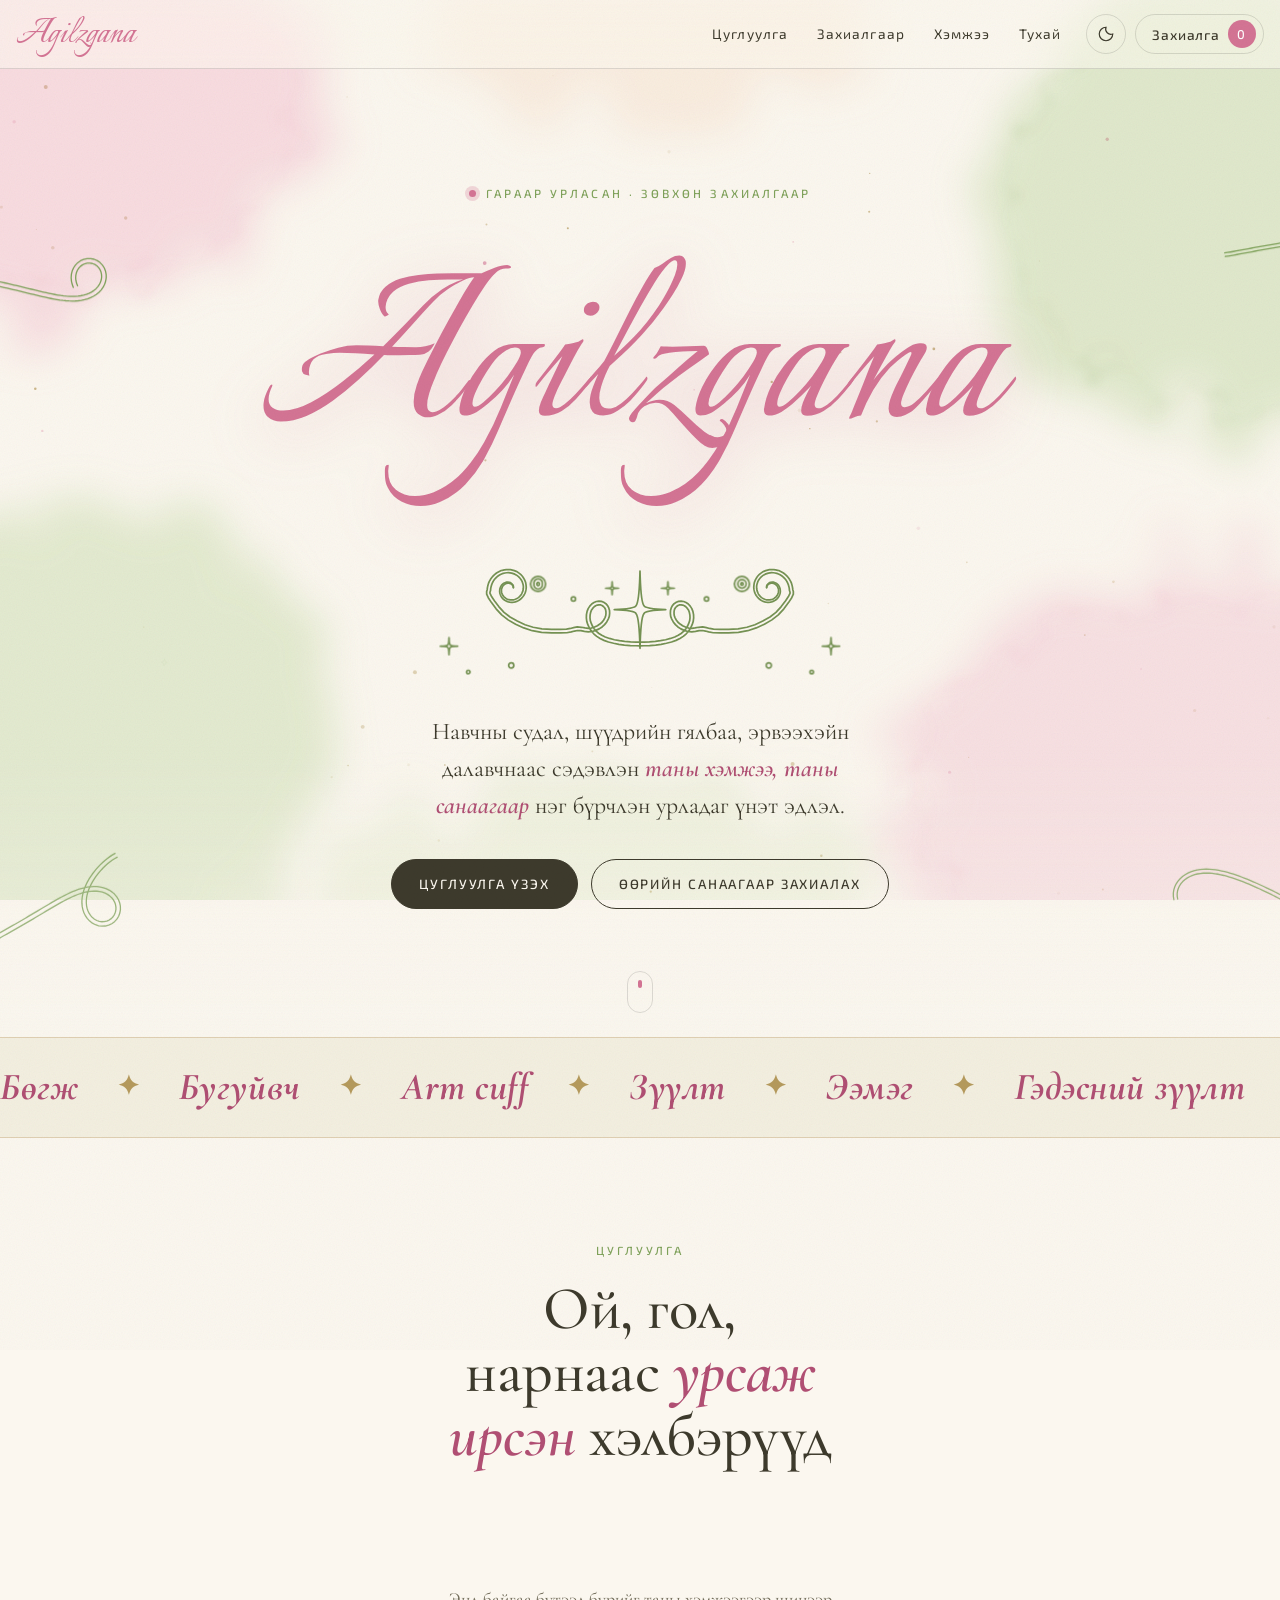
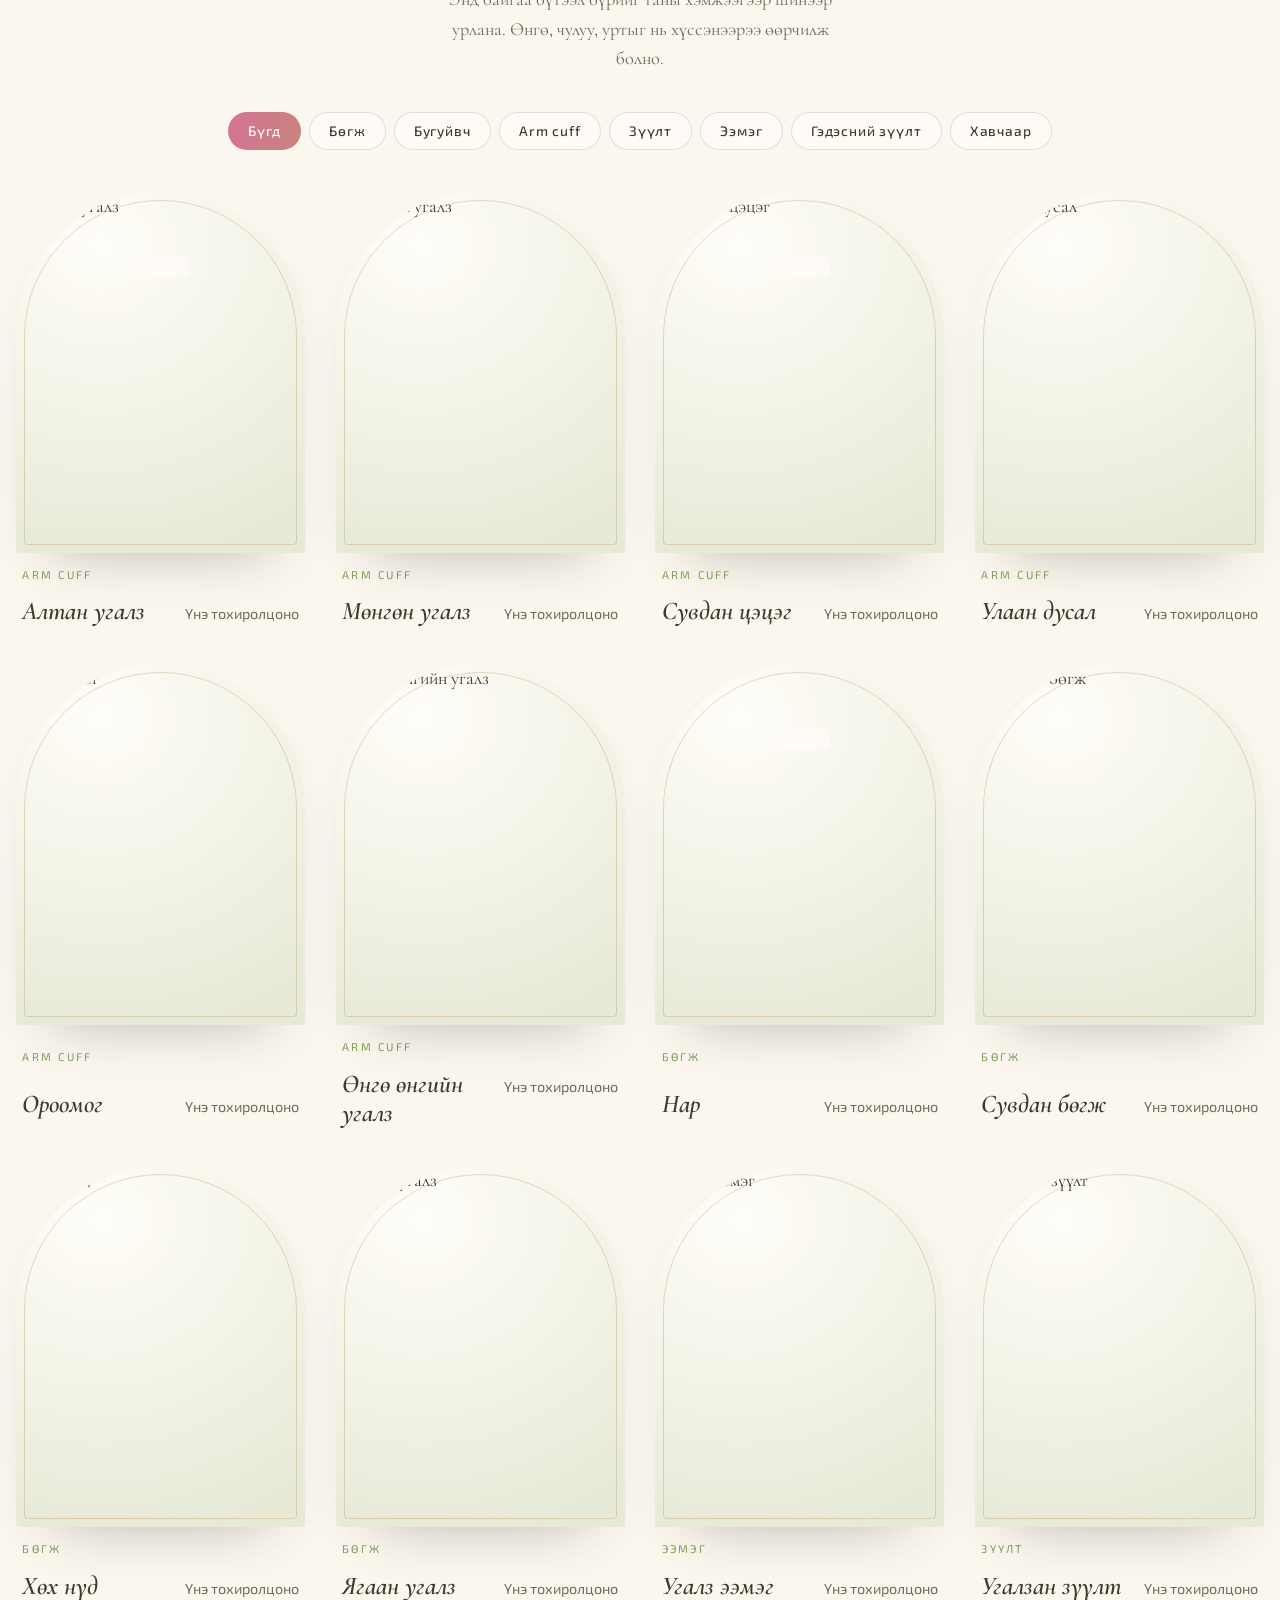
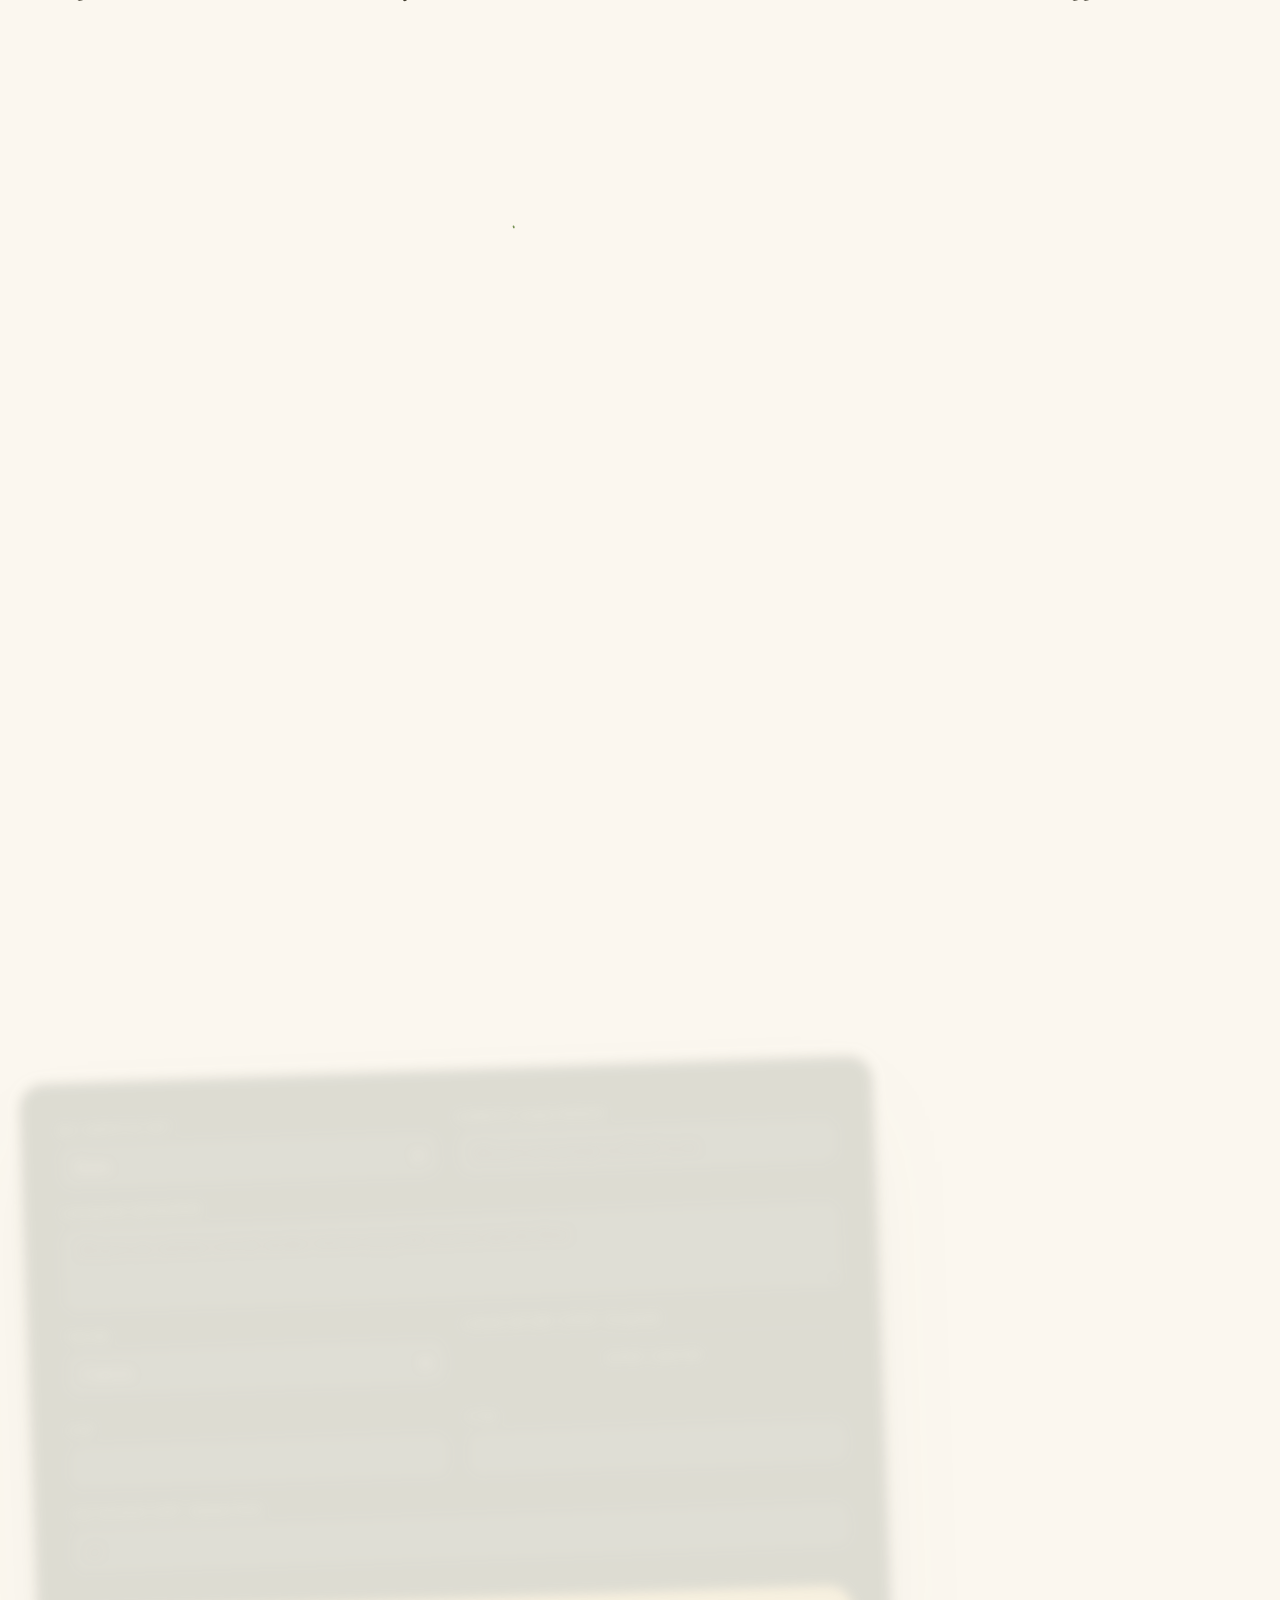
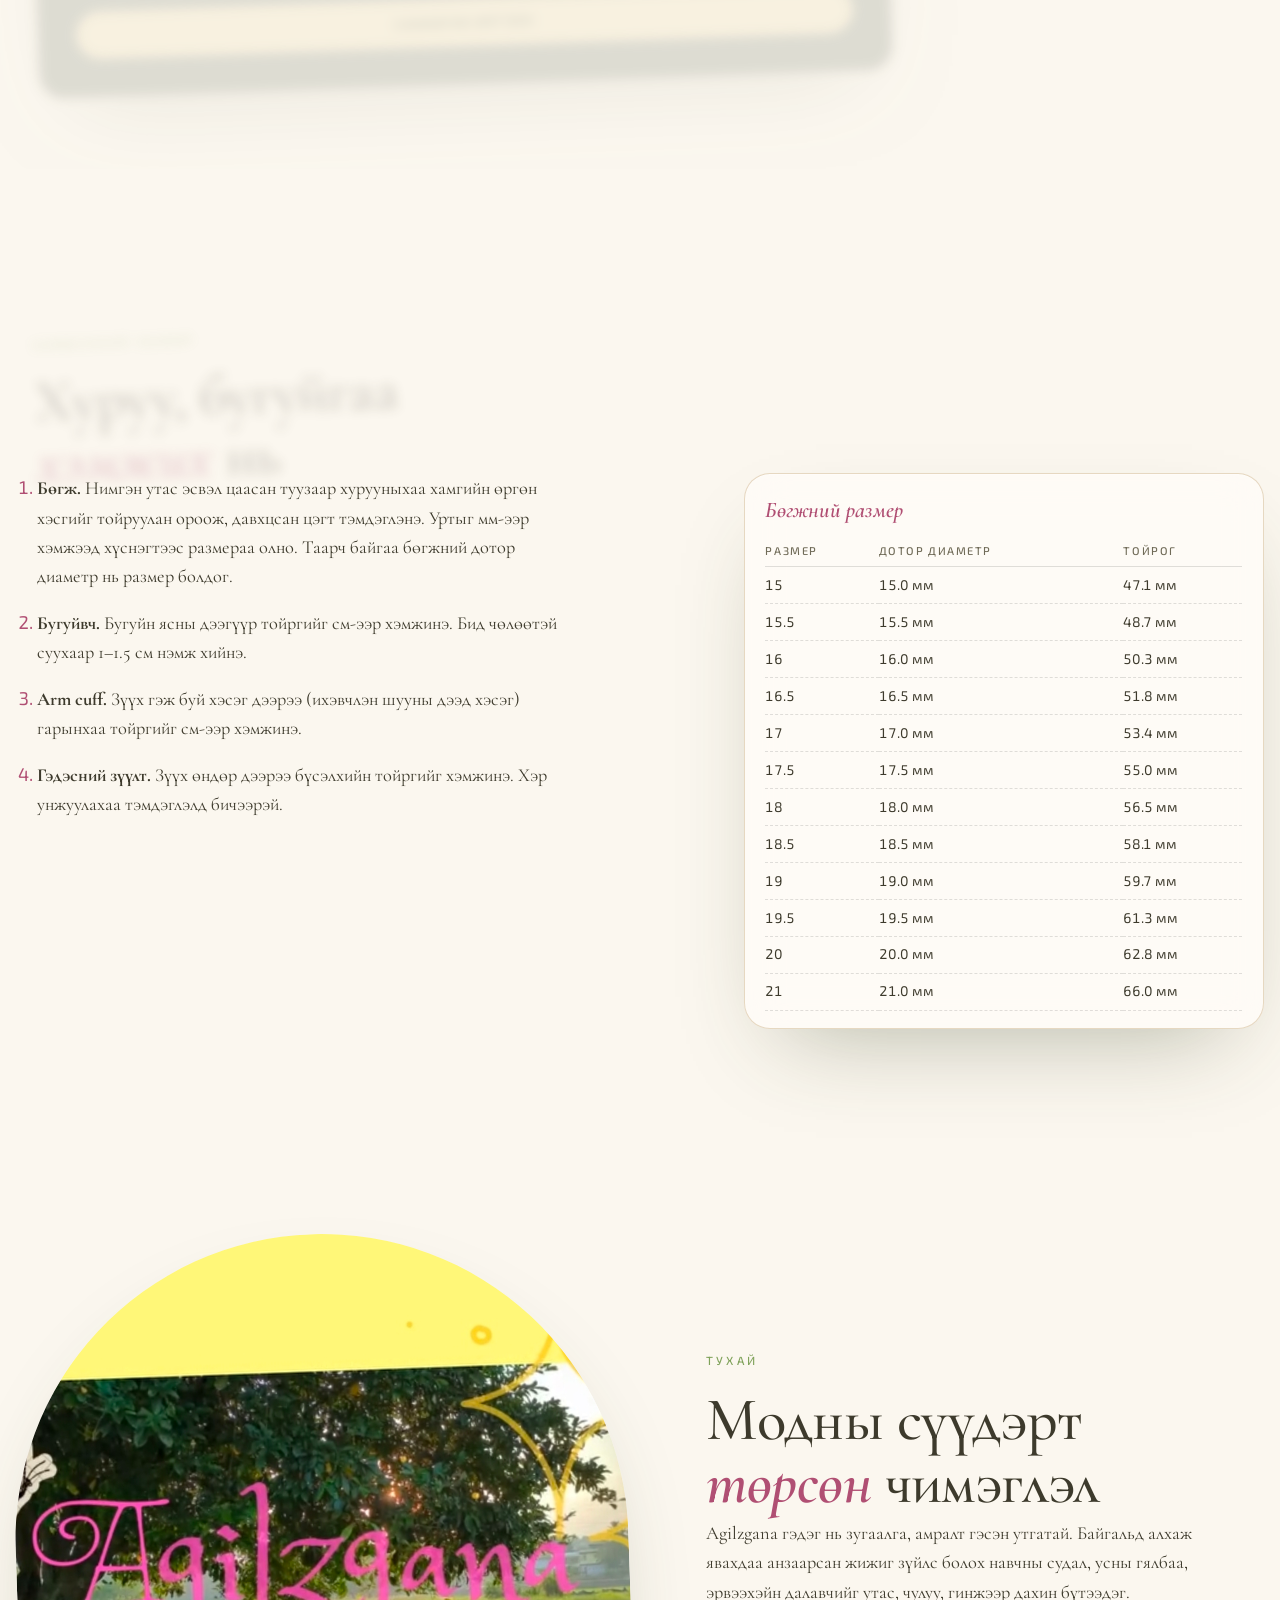
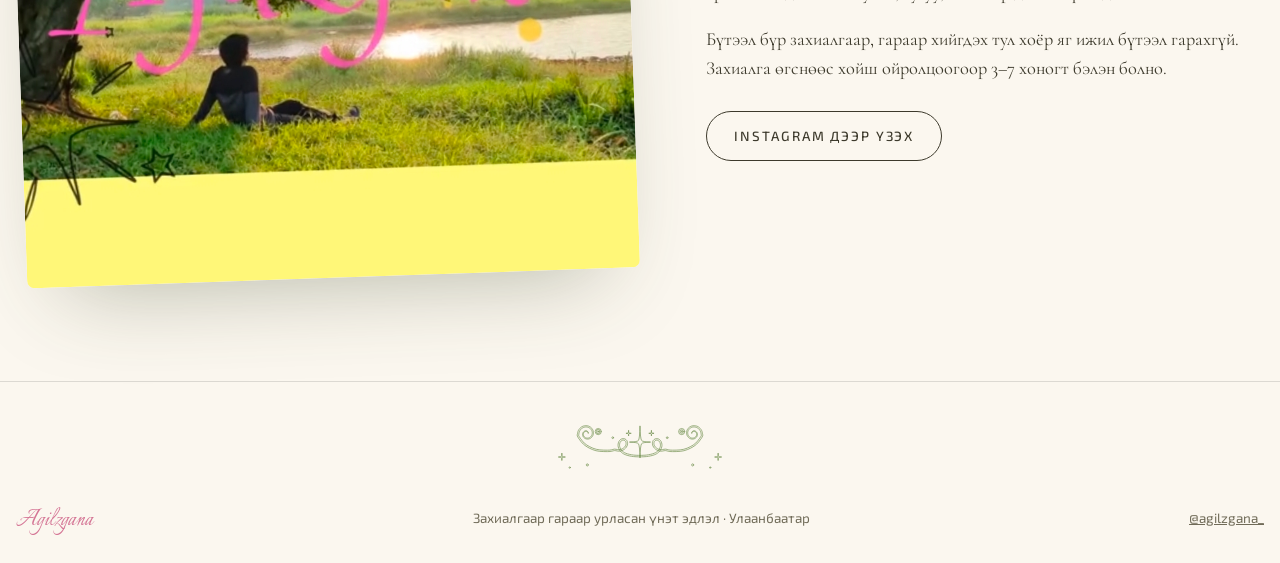
==== public/index.html @ 01d0d24d "Watercolour fairy-garden look: rose and leaf-green washes on warm paper, green vines with rose flowe" ====
<!doctype html>
<html lang="mn">
<head>
<meta charset="utf-8">
<meta name="viewport" content="width=device-width, initial-scale=1, viewport-fit=cover">
<title>Agilzgana</title>
<meta name="claude:viewport-fit-sides" content="cover">
<meta name="description" content="Agilzgana: таны хэмжээ, таны санаагаар гараар урладаг, байгалиас сэдэвлэсэн үнэт эдлэл.">
<meta property="og:title" content="Agilzgana">
<meta property="og:description" content="Захиалгаар гараар урладаг, байгалиас сэдэвлэсэн үнэт эдлэл">
<meta property="og:image" content="images/banner.jpg">
<meta name="theme-color" content="#FBF7EF">
<link rel="preconnect" href="https://fonts.googleapis.com">
<link rel="preconnect" href="https://fonts.gstatic.com" crossorigin>
<link rel="stylesheet" href="https://fonts.googleapis.com/css2?family=Italianno&family=Cormorant+Garamond:ital,wght@0,400;0,500;0,600;1,400;1,500;1,600;1,700&family=Exo+2:wght@300;400;500;600&display=swap">
<link rel="stylesheet" href="styles.css">
<script>document.documentElement.classList.add("js");try{var t=localStorage.getItem("agz-theme");if(t)document.documentElement.setAttribute("data-theme",t);if(sessionStorage.getItem("agz-intro"))document.documentElement.classList.add("no-intro")}catch(e){}</script>
</head>
<body>

<!-- Reusable hand-drawn ornaments: угалз flourish, flower bloom, star swirl, swan (generated line art, pathLength=1 for draw-in) -->
<svg width="0" height="0" style="position:absolute" aria-hidden="true">
  <defs>
    <linearGradient id="goldGrad" x1="0" y1="0" x2="1" y2="1">
      <stop offset="0" style="stop-color:var(--gold-hi)"/><stop offset=".55" style="stop-color:var(--gold)"/><stop offset="1" style="stop-color:var(--petal)"/>
    </linearGradient>
    <symbol id="ugalz" viewBox="0 0 410 140"><path pathLength="1" d="M205.1 97.7 L208.7 97.6 L214.0 97.4 L219.6 97.0 L224.7 96.3 L229.6 95.3 L234.4 94.1 L238.6 92.6 L242.2 90.9 L245.3 88.9 L247.9 86.7 L250.2 84.1 L252.1 81.2 L253.6 78.0 L254.6 74.9 L255.0 71.7 L254.9 68.6 L254.3 65.6 L253.3 63.0 L251.8 60.7 L250.0 58.7 L247.9 57.3 L245.7 56.4 L243.3 56.1 L240.9 56.3 L238.8 57.1 L236.8 58.4 L235.2 60.2 L234.1 62.4 L233.4 64.8 L233.3 67.4 L233.6 70.2 L234.6 72.8 L236.0 75.4 L238.0 77.9 L240.3 80.1 L243.1 81.9 L246.2 83.3 L249.6 84.3 L253.2 84.7 L256.8 84.3 L260.1 83.6 L263.3 83.4 L266.0 83.9 L269.0 84.7 L273.2 85.5 L279.3 85.7 L287.5 85.6 L296.7 85.1 L305.4 83.6 L313.3 81.0 L320.9 77.5 L327.9 73.5 L333.9 68.8 L339.1 63.2 L343.4 57.4 L346.4 52.8 L347.9 49.6 L347.9 47.0 L347.4 45.4 L347.2 43.7 L346.8 41.6 L346.2 39.5 L345.4 37.6 L344.3 35.7 L343.1 34.0 L341.8 32.5 L340.3 31.1 L338.7 29.8 L337.0 28.8 L335.2 27.9 L333.3 27.3 L331.4 26.9 L329.5 26.6 L327.6 26.6 L325.7 26.7 L323.9 27.1 L322.1 27.6 L320.4 28.3 L318.8 29.2 L317.4 30.2 L316.0 31.4 L314.8 32.6 L313.8 34.0 L312.9 35.5 L312.2 37.0 L311.6 38.6 L311.3 40.2 L311.1 41.8 L311.0 43.5 L311.2 45.1 L311.5 46.6 L311.9 48.1 L312.6 49.5 L313.3 50.8 L314.2 52.0 L315.1 53.1 L316.2 54.1 L317.4 55.0 L318.6 55.7 L319.9 56.3 L321.2 56.7 L322.5 57.0 L323.8 57.1 L325.1 57.1 L326.4 57.0 L327.7 56.7 L328.9 56.3 L330.0 55.8 L331.0 55.2 L332.0 54.5 L332.9 53.7 L333.6 52.8 L334.3 51.9 L334.8 50.9 L335.2 49.9 L335.5 48.9 L335.7 47.8 L335.8 46.8 L335.7 45.8 L335.6 44.8 L335.3 43.9 L335.0 43.0 L334.6 42.2 L334.1 41.4 L333.5 40.7 L332.9 40.1 L332.2 39.6 L331.5 39.2 L330.8 38.9 L330.1 38.6 L329.3 38.4 L328.6 38.4 L327.9 38.4 L327.2 38.5 L326.5 38.6 L325.9 38.8 L325.3 39.1 L324.8 39.5 L324.4 39.8 L324.0 40.3 L323.6 40.7 L323.4 41.2 L323.2 41.6 L323.0 42.1 L323.0 42.6 L323.0 43.1 L323.0 43.4"/><path pathLength="1" d="M204.9 94.3 L208.6 94.2 L213.8 94.0 L219.3 93.6 L224.1 92.9 L228.9 92.0 L233.4 90.8 L237.4 89.4 L240.6 87.9 L243.3 86.2 L245.6 84.3 L247.5 82.1 L249.2 79.5 L250.4 76.8 L251.3 74.2 L251.6 71.6 L251.5 69.0 L251.0 66.5 L250.3 64.5 L249.1 62.8 L247.7 61.3 L246.3 60.3 L244.8 59.7 L243.2 59.5 L241.6 59.6 L240.4 60.1 L239.1 61.0 L238.0 62.2 L237.2 63.6 L236.8 65.3 L236.7 67.3 L236.9 69.4 L237.6 71.4 L238.8 73.6 L240.4 75.7 L242.4 77.4 L244.7 78.9 L247.4 80.2 L250.3 81.1 L253.1 81.4 L256.2 81.0 L259.6 80.4 L263.4 80.1 L266.9 80.7 L269.8 81.5 L273.5 82.2 L279.3 82.4 L287.4 82.3 L296.4 81.8 L304.6 80.4 L312.1 78.0 L319.4 74.6 L326.1 70.8 L331.7 66.5 L336.6 61.1 L340.7 55.6 L343.6 51.2 L344.8 48.8 L344.8 47.7 L344.3 46.2 L344.1 44.1 L343.7 42.3 L343.2 40.6 L342.5 38.9 L341.7 37.4 L340.7 35.9 L339.5 34.6 L338.3 33.4 L337.0 32.4 L335.5 31.5 L334.0 30.7 L332.5 30.2 L330.9 29.8 L329.3 29.6 L327.7 29.5 L326.1 29.7 L324.6 29.9 L323.1 30.4 L321.7 30.9 L320.4 31.6 L319.1 32.5 L318.0 33.4 L317.0 34.5 L316.1 35.6 L315.3 36.8 L314.7 38.1 L314.3 39.4 L313.9 40.7 L313.7 42.0 L313.7 43.4 L313.8 44.7 L314.0 46.0 L314.4 47.2 L314.9 48.4 L315.4 49.5 L316.1 50.5 L316.9 51.4 L317.8 52.3 L318.7 53.0 L319.7 53.6 L320.7 54.1 L321.8 54.5 L322.9 54.8 L324.0 54.9 L325.1 54.9 L326.1 54.8 L327.1 54.7 L328.1 54.4 L329.1 54.0 L329.9 53.5 L330.7 52.9 L331.5 52.3 L332.1 51.6 L332.7 50.9 L333.2 50.1 L333.5 49.3 L333.8 48.5 L334.0 47.6 L334.1 46.7 L334.1 45.9 L334.1 45.1 L333.9 44.3 L333.6 43.6 L333.3 42.9 L333.0 42.2 L332.5 41.6 L332.0 41.1 L331.5 40.6 L330.9 40.2 L330.3 39.9 L329.7 39.6 L329.1 39.4 L328.5 39.3 L327.9 39.3 L327.3 39.3 L326.7 39.4 L326.1 39.5 L325.6 39.7 L325.2 40.0 L324.7 40.3 L324.3 40.6 L324.0 41.0 L323.7 41.4 L323.4 41.8 L323.3 42.2 L323.1 42.7 L323.1 43.1 L323.0 43.4"/><path pathLength="1" d="M205.1 94.3 L201.4 94.2 L196.2 94.0 L190.7 93.6 L185.9 92.9 L181.1 92.0 L176.6 90.8 L172.6 89.4 L169.4 87.9 L166.7 86.2 L164.4 84.3 L162.5 82.1 L160.8 79.5 L159.6 76.8 L158.7 74.2 L158.4 71.6 L158.5 69.0 L159.0 66.5 L159.7 64.5 L160.9 62.8 L162.3 61.3 L163.7 60.3 L165.2 59.7 L166.8 59.5 L168.4 59.6 L169.6 60.1 L170.9 61.0 L172.0 62.2 L172.8 63.6 L173.2 65.3 L173.3 67.3 L173.1 69.4 L172.4 71.4 L171.2 73.6 L169.6 75.7 L167.6 77.4 L165.3 78.9 L162.6 80.2 L159.7 81.1 L156.9 81.4 L153.8 81.0 L150.4 80.4 L146.6 80.1 L143.1 80.7 L140.2 81.5 L136.5 82.2 L130.7 82.4 L122.6 82.3 L113.6 81.8 L105.4 80.4 L97.9 78.0 L90.6 74.6 L83.9 70.8 L78.3 66.5 L73.4 61.1 L69.3 55.6 L66.4 51.2 L65.2 48.8 L65.2 47.7 L65.7 46.2 L65.9 44.1 L66.3 42.3 L66.8 40.6 L67.5 38.9 L68.3 37.4 L69.3 35.9 L70.5 34.6 L71.7 33.4 L73.0 32.4 L74.5 31.5 L76.0 30.7 L77.5 30.2 L79.1 29.8 L80.7 29.6 L82.3 29.5 L83.9 29.7 L85.4 29.9 L86.9 30.4 L88.3 30.9 L89.6 31.6 L90.9 32.5 L92.0 33.4 L93.0 34.5 L93.9 35.6 L94.7 36.8 L95.3 38.1 L95.7 39.4 L96.1 40.7 L96.3 42.0 L96.3 43.4 L96.2 44.7 L96.0 46.0 L95.6 47.2 L95.1 48.4 L94.6 49.5 L93.9 50.5 L93.1 51.4 L92.2 52.3 L91.3 53.0 L90.3 53.6 L89.3 54.1 L88.2 54.5 L87.1 54.8 L86.0 54.9 L84.9 54.9 L83.9 54.8 L82.9 54.7 L81.9 54.4 L80.9 54.0 L80.1 53.5 L79.3 52.9 L78.5 52.3 L77.9 51.6 L77.3 50.9 L76.8 50.1 L76.5 49.3 L76.2 48.5 L76.0 47.6 L75.9 46.7 L75.9 45.9 L75.9 45.1 L76.1 44.3 L76.4 43.6 L76.7 42.9 L77.0 42.2 L77.5 41.6 L78.0 41.1 L78.5 40.6 L79.1 40.2 L79.7 39.9 L80.3 39.6 L80.9 39.4 L81.5 39.3 L82.1 39.3 L82.7 39.3 L83.3 39.4 L83.9 39.5 L84.4 39.7 L84.8 40.0 L85.3 40.3 L85.7 40.6 L86.0 41.0 L86.3 41.4 L86.6 41.8 L86.7 42.2 L86.9 42.7 L86.9 43.1 L87.0 43.4"/><path pathLength="1" d="M204.9 97.7 L201.3 97.6 L196.0 97.4 L190.4 97.0 L185.3 96.3 L180.4 95.3 L175.6 94.1 L171.4 92.6 L167.8 90.9 L164.7 88.9 L162.1 86.7 L159.8 84.1 L157.9 81.2 L156.4 78.0 L155.4 74.9 L155.0 71.7 L155.1 68.6 L155.7 65.6 L156.7 63.0 L158.2 60.7 L160.0 58.7 L162.1 57.3 L164.3 56.4 L166.7 56.1 L169.1 56.3 L171.2 57.1 L173.2 58.4 L174.8 60.2 L175.9 62.4 L176.6 64.8 L176.7 67.4 L176.4 70.2 L175.4 72.8 L174.0 75.4 L172.0 77.9 L169.7 80.1 L166.9 81.9 L163.8 83.3 L160.4 84.3 L156.8 84.7 L153.2 84.3 L149.9 83.6 L146.7 83.4 L144.0 83.9 L141.0 84.7 L136.8 85.5 L130.7 85.7 L122.5 85.6 L113.3 85.1 L104.6 83.6 L96.7 81.0 L89.1 77.5 L82.1 73.5 L76.1 68.8 L70.9 63.2 L66.6 57.4 L63.6 52.8 L62.1 49.6 L62.1 47.0 L62.6 45.4 L62.8 43.7 L63.2 41.6 L63.8 39.5 L64.6 37.6 L65.7 35.7 L66.9 34.0 L68.2 32.5 L69.7 31.1 L71.3 29.8 L73.0 28.8 L74.8 27.9 L76.7 27.3 L78.6 26.9 L80.5 26.6 L82.4 26.6 L84.3 26.7 L86.1 27.1 L87.9 27.6 L89.6 28.3 L91.2 29.2 L92.6 30.2 L94.0 31.4 L95.2 32.6 L96.2 34.0 L97.1 35.5 L97.8 37.0 L98.4 38.6 L98.7 40.2 L98.9 41.8 L99.0 43.5 L98.8 45.1 L98.5 46.6 L98.1 48.1 L97.4 49.5 L96.7 50.8 L95.8 52.0 L94.9 53.1 L93.8 54.1 L92.6 55.0 L91.4 55.7 L90.1 56.3 L88.8 56.7 L87.5 57.0 L86.2 57.1 L84.9 57.1 L83.6 57.0 L82.3 56.7 L81.1 56.3 L80.0 55.8 L79.0 55.2 L78.0 54.5 L77.1 53.7 L76.4 52.8 L75.7 51.9 L75.2 50.9 L74.8 49.9 L74.5 48.9 L74.3 47.8 L74.2 46.8 L74.3 45.8 L74.4 44.8 L74.7 43.9 L75.0 43.0 L75.4 42.2 L75.9 41.4 L76.5 40.7 L77.1 40.1 L77.8 39.6 L78.5 39.2 L79.2 38.9 L79.9 38.6 L80.7 38.4 L81.4 38.4 L82.1 38.4 L82.8 38.5 L83.5 38.6 L84.1 38.8 L84.7 39.1 L85.2 39.5 L85.6 39.8 L86.0 40.3 L86.4 40.7 L86.6 41.2 L86.8 41.6 L87.0 42.1 L87.0 42.6 L87.0 43.1 L87.0 43.4"/><path pathLength="1" d="M205.0 28.0 Q205.7 56.8 208.7 60.3 Q210.0 63.3 229.0 64.0 Q210.0 64.7 208.7 67.7 Q205.7 71.2 205.0 100.0 Q204.3 71.2 201.3 67.7 Q200.0 64.7 181.0 64.0 Q200.0 63.3 201.3 60.3 Q204.3 56.8 205.0 28.0Z"/><path pathLength="1" d="M179.0 38.0 Q179.2 42.8 179.9 43.1 Q180.2 43.8 185.0 44.0 Q180.2 44.2 179.9 44.9 Q179.2 45.2 179.0 50.0 Q178.8 45.2 178.1 44.9 Q177.8 44.2 173.0 44.0 Q177.8 43.8 178.1 43.1 Q178.8 42.8 179.0 38.0Z"/><path pathLength="1" d="M231.0 38.0 Q231.2 42.8 231.9 43.1 Q232.2 43.8 237.0 44.0 Q232.2 44.2 231.9 44.9 Q231.2 45.2 231.0 50.0 Q230.8 45.2 230.1 44.9 Q229.8 44.2 225.0 44.0 Q229.8 43.8 230.1 43.1 Q230.8 42.8 231.0 38.0Z"/><path pathLength="1" d="M307.0 40.0 A7.0 7.0 0 1 1 293.0 40.0 A7.0 7.0 0 1 1 307.0 40.0"/><path pathLength="1" d="M303.9 40.0 A3.9 3.9 0 1 1 296.1 40.0 A3.9 3.9 0 1 1 303.9 40.0"/><path pathLength="1" d="M301.1 40.0 A1.1 1.1 0 1 1 298.9 40.0 A1.1 1.1 0 1 1 301.1 40.0"/><path pathLength="1" d="M117.0 40.0 A7.0 7.0 0 1 1 103.0 40.0 A7.0 7.0 0 1 1 117.0 40.0"/><path pathLength="1" d="M113.8 40.0 A3.9 3.9 0 1 1 106.2 40.0 A3.9 3.9 0 1 1 113.8 40.0"/><path pathLength="1" d="M111.0 40.0 A1.1 1.1 0 1 1 109.0 40.0 A1.1 1.1 0 1 1 111.0 40.0"/><path pathLength="1" d="M383.0 90.0 Q383.2 96.3 384.2 96.8 Q384.7 97.8 391.0 98.0 Q384.7 98.2 384.2 99.2 Q383.2 99.7 383.0 106.0 Q382.8 99.7 381.8 99.2 Q381.3 98.2 375.0 98.0 Q381.3 97.8 381.8 96.8 Q382.8 96.3 383.0 90.0Z"/><path pathLength="1" d="M27.0 90.0 Q27.2 96.3 28.2 96.8 Q28.7 97.8 35.0 98.0 Q28.7 98.2 28.2 99.2 Q27.2 99.7 27.0 106.0 Q26.8 99.7 25.8 99.2 Q25.3 98.2 19.0 98.0 Q25.3 97.8 25.8 96.8 Q26.8 96.3 27.0 90.0Z"/><path pathLength="1" d="M269.0 54.0 A2.0 2.0 0 1 1 265.0 54.0 A2.0 2.0 0 1 1 269.0 54.0"/><path pathLength="1" d="M145.0 54.0 A2.0 2.0 0 1 1 141.0 54.0 A2.0 2.0 0 1 1 145.0 54.0"/><path pathLength="1" d="M366.6 122.0 A1.6 1.6 0 1 1 363.4 122.0 A1.6 1.6 0 1 1 366.6 122.0"/><path pathLength="1" d="M46.6 122.0 A1.6 1.6 0 1 1 43.4 122.0 A1.6 1.6 0 1 1 46.6 122.0"/><path pathLength="1" d="M327.4 116.0 A2.4 2.4 0 1 1 322.6 116.0 A2.4 2.4 0 1 1 327.4 116.0"/><path pathLength="1" d="M87.4 116.0 A2.4 2.4 0 1 1 82.6 116.0 A2.4 2.4 0 1 1 87.4 116.0"/></symbol>
    <symbol id="bloom" viewBox="0 0 260 520"><path pathLength="1" d="M122.2 160.2 L123.4 168.8 L125.0 181.0 L126.1 194.0 L126.0 205.7 L125.0 217.5 L123.1 228.9 L120.3 239.4 L116.0 249.1 L110.5 258.1 L105.0 265.8 L100.5 271.3 L96.9 274.4 L93.5 276.3 L89.8 277.8 L85.7 279.1 L81.4 279.8 L77.2 279.9 L73.6 279.5 L70.0 278.4 L66.8 276.9 L64.1 275.2 L62.1 273.2 L60.5 270.8 L59.5 268.5 L59.1 266.5 L59.3 264.4 L59.9 262.4 L60.8 260.9 L62.2 259.8 L64.1 259.0 L66.1 258.6 L68.2 258.8 L70.7 259.5 L73.2 260.8 L75.4 262.6 L77.4 265.0 L79.3 268.1 L80.7 271.5 L81.5 275.1 L81.9 279.2 L81.7 283.6 L80.9 287.7 L79.1 291.0 L76.1 294.7 L73.5 299.6 L72.9 306.0 L73.9 313.1 L75.8 321.2 L78.3 330.5 L81.2 341.7 L84.6 354.7 L89.4 367.4 L96.5 377.9 L106.4 386.3 L116.6 393.6 L124.7 401.1 L130.6 409.1 L135.2 417.0 L137.8 425.5 L138.1 435.2 L135.8 446.9 L131.6 458.9 L126.6 469.1 L119.8 477.0 L111.4 483.7 L103.8 488.8 L99.4 491.7 L99.0 492.1 L99.3 492.0 L97.6 490.4 L96.1 490.0 L95.0 489.6 L93.8 489.1 L92.8 488.5 L91.8 487.8 L90.9 487.0 L90.1 486.1 L89.5 485.2 L88.8 484.2 L88.3 483.2 L87.9 482.2 L87.7 481.1 L87.5 480.0 L87.4 478.9 L87.4 477.9 L87.6 476.8 L87.8 475.8 L88.1 474.8 L88.5 473.9 L89.1 473.0 L89.6 472.2 L90.3 471.4 L91.0 470.8 L91.7 470.2 L92.5 469.7 L93.4 469.2 L94.3 468.9 L95.1 468.6 L96.0 468.5 L96.9 468.4 L97.8 468.4 L98.7 468.5 L99.5 468.7 L100.3 469.0 L101.1 469.3 L101.8 469.7 L102.5 470.2 L103.1 470.7 L103.6 471.3 L104.1 471.9 L104.5 472.5 L104.9 473.2 L105.1 473.9 L105.3 474.6 L105.5 475.3 L105.5 476.0 L105.5 476.7 L105.4 477.4 L105.3 478.1 L105.1 478.7 L104.8 479.3 L104.5 479.9 L104.1 480.4 L103.7 480.9 L103.3 481.3 L102.8 481.7 L102.3 482.0 L101.8 482.2 L101.2 482.4 L100.7 482.6 L100.2 482.7 L99.6 482.7 L99.1 482.7 L98.6 482.6 L98.1 482.5 L97.6 482.3 L97.2 482.1 L96.8 481.9 L96.4 481.6 L96.0 481.3 L95.8 481.0 L95.5 480.6 L95.3 480.2 L95.1 479.9 L95.0 479.5 L94.9 479.1 L94.8 478.7 L94.8 478.3 L94.9 478.0 L94.9 477.6 L95.0 477.3 L95.2 477.0 L95.4 476.7 L95.5 476.4 L95.8 476.2 L96.0 476.0 L96.3 475.8 L96.4 475.7"/><path pathLength="1" d="M125.8 159.8 L126.9 168.3 L128.6 180.6 L129.7 193.9 L129.6 205.9 L128.5 217.9 L126.6 229.7 L123.7 240.6 L119.2 250.7 L113.5 260.1 L107.9 268.0 L103.2 273.7 L99.0 277.4 L95.0 279.6 L91.0 281.2 L86.5 282.6 L81.7 283.3 L77.1 283.5 L72.8 283.0 L68.7 281.8 L65.0 280.1 L61.9 278.0 L59.3 275.5 L57.4 272.6 L56.1 269.6 L55.5 266.6 L55.8 263.7 L56.7 260.9 L58.2 258.6 L60.3 256.8 L63.0 255.6 L65.9 255.0 L68.9 255.3 L72.0 256.2 L75.1 257.8 L77.9 260.1 L80.3 263.0 L82.4 266.5 L84.1 270.4 L85.0 274.6 L85.4 279.2 L85.2 284.0 L84.3 288.8 L81.9 293.1 L79.0 296.8 L76.9 300.6 L76.4 305.8 L77.3 312.5 L79.2 320.3 L81.7 329.5 L84.5 340.9 L87.9 353.7 L92.5 365.8 L99.1 375.5 L108.4 383.5 L118.7 390.9 L127.3 398.9 L133.5 407.2 L138.3 415.6 L141.2 424.9 L141.5 435.5 L139.0 447.8 L134.8 460.2 L129.4 470.9 L122.1 479.5 L113.4 486.4 L105.7 491.6 L101.0 494.6 L97.7 495.1 L96.3 493.4 L96.4 493.4 L95.2 493.1 L93.7 492.6 L92.3 491.9 L91.0 491.2 L89.8 490.3 L88.7 489.3 L87.7 488.2 L86.8 487.0 L86.1 485.7 L85.5 484.4 L85.0 483.1 L84.6 481.7 L84.4 480.4 L84.3 479.0 L84.4 477.6 L84.6 476.3 L84.9 475.0 L85.4 473.7 L85.9 472.5 L86.6 471.4 L87.3 470.4 L88.2 469.4 L89.1 468.6 L90.1 467.8 L91.2 467.2 L92.3 466.7 L93.4 466.3 L94.6 466.0 L95.7 465.8 L96.9 465.7 L98.0 465.8 L99.1 466.0 L100.2 466.2 L101.3 466.6 L102.2 467.1 L103.2 467.6 L104.0 468.3 L104.8 469.0 L105.5 469.7 L106.1 470.6 L106.6 471.4 L107.0 472.3 L107.3 473.2 L107.5 474.2 L107.7 475.1 L107.7 476.0 L107.6 476.9 L107.5 477.8 L107.2 478.7 L106.9 479.5 L106.5 480.3 L106.1 481.0 L105.6 481.6 L105.0 482.2 L104.4 482.7 L103.8 483.2 L103.1 483.5 L102.4 483.8 L101.7 484.0 L101.0 484.2 L100.3 484.2 L99.6 484.2 L98.9 484.1 L98.3 484.0 L97.6 483.8 L97.1 483.5 L96.5 483.2 L96.0 482.9 L95.6 482.5 L95.2 482.0 L94.9 481.6 L94.6 481.1 L94.4 480.6 L94.3 480.1 L94.2 479.6 L94.1 479.2 L94.1 478.7 L94.2 478.3 L94.3 477.8 L94.5 477.4 L94.6 477.1 L94.8 476.8 L95.1 476.5 L95.3 476.2 L95.7 476.0 L96.0 475.8 L96.2 475.7 L96.3 475.7"/><path pathLength="1" d="M126.5 223.3 L131.4 225.3 L138.5 228.2 L146.2 230.7 L153.1 231.7 L159.8 231.9 L166.3 231.1 L172.5 229.3 L178.7 225.7 L184.5 220.9 L189.2 216.6 L192.1 214.0 L193.3 212.6 L193.4 211.2 L193.4 211.5 L193.8 210.5 L194.1 209.4 L194.3 208.3 L194.5 207.1 L194.4 206.0 L194.3 204.9 L194.1 203.8 L193.8 202.8 L193.4 201.8 L192.9 200.8 L192.3 199.9 L191.6 199.1 L190.8 198.4 L190.1 197.7 L189.2 197.1 L188.3 196.7 L187.4 196.3 L186.4 196.0 L185.4 195.8 L184.4 195.7 L183.5 195.7 L182.5 195.8 L181.6 196.0 L180.7 196.3 L179.8 196.6 L179.0 197.1 L178.3 197.6 L177.6 198.1 L176.9 198.8 L176.4 199.5 L175.9 200.2 L175.5 200.9 L175.2 201.7 L175.0 202.5 L174.8 203.3 L174.7 204.2 L174.7 205.0 L174.8 205.8 L175.0 206.5 L175.2 207.3 L175.5 208.0 L175.9 208.6 L176.3 209.2 L176.8 209.8 L177.3 210.3 L177.9 210.7 L178.5 211.1 L179.1 211.4 L179.7 211.7 L180.4 211.8 L181.0 211.9 L181.7 212.0 L182.3 211.9 L182.9 211.9 L183.5 211.7 L184.1 211.5 L184.6 211.2 L185.1 210.9 L185.6 210.6 L186.0 210.2 L186.4 209.8 L186.7 209.4 L186.9 208.9 L187.1 208.4 L187.3 207.9 L187.4 207.5 L187.4 207.0 L187.4 206.5 L187.3 206.1 L187.2 205.6 L187.1 205.2 L186.9 204.8 L186.7 204.5 L186.4 204.2 L186.2 203.9 L185.9 203.7 L185.6 203.5 L185.3 203.3 L185.0 203.2 L184.7 203.1 L184.4 203.1 L184.1 203.1 L183.8 203.1 L183.5 203.2 L183.2 203.3 L183.0 203.4 L182.8 203.5 L182.8 203.6"/><path pathLength="1" d="M127.5 220.7 L132.5 222.7 L139.5 225.5 L146.9 228.0 L153.3 228.9 L159.6 229.1 L165.8 228.4 L171.5 226.7 L177.1 223.4 L182.7 218.8 L187.4 214.5 L190.2 212.0 L190.8 211.3 L190.7 212.0 L190.8 210.5 L191.2 209.6 L191.4 208.7 L191.6 207.9 L191.7 207.0 L191.7 206.2 L191.6 205.3 L191.4 204.5 L191.2 203.7 L190.9 202.9 L190.5 202.2 L190.1 201.6 L189.6 201.0 L189.0 200.4 L188.4 199.9 L187.8 199.5 L187.1 199.1 L186.4 198.8 L185.7 198.6 L185.0 198.5 L184.3 198.4 L183.6 198.4 L182.9 198.4 L182.2 198.6 L181.6 198.8 L181.0 199.0 L180.4 199.3 L179.8 199.7 L179.3 200.1 L178.9 200.5 L178.5 201.0 L178.1 201.5 L177.8 202.0 L177.6 202.6 L177.4 203.1 L177.3 203.7 L177.2 204.3 L177.2 204.8 L177.2 205.4 L177.3 205.9 L177.5 206.5 L177.7 207.0 L177.9 207.4 L178.2 207.9 L178.5 208.3 L178.8 208.6 L179.2 208.9 L179.6 209.2 L180.0 209.4 L180.4 209.6 L180.9 209.8 L181.3 209.9 L181.8 209.9 L182.2 209.9 L182.6 209.9 L183.0 209.8 L183.4 209.7 L183.8 209.6 L184.2 209.4 L184.5 209.2 L184.8 209.0 L185.1 208.7 L185.3 208.4 L185.5 208.1 L185.7 207.8 L185.8 207.5 L185.9 207.2 L186.0 206.9 L186.0 206.5 L186.0 206.2 L186.0 205.9 L186.0 205.6 L185.9 205.3 L185.8 205.0 L185.6 204.8 L185.5 204.6 L185.3 204.3 L185.1 204.1 L184.9 204.0 L184.7 203.8 L184.5 203.7 L184.3 203.6 L184.0 203.6 L183.8 203.5 L183.6 203.5 L183.3 203.5 L183.1 203.6 L182.9 203.6 L182.8 203.6"/><path pathLength="1" d="M96.2 360.6 L90.5 359.8 L82.2 358.6 L73.6 358.2 L66.3 359.6 L59.6 362.5 L53.6 366.5 L48.9 371.1 L45.8 377.1 L44.0 383.9 L43.0 389.7 L42.4 393.2 L42.6 395.2 L43.8 396.2 L43.6 395.9 L44.0 396.7 L44.5 397.7 L45.2 398.5 L45.9 399.3 L46.6 399.9 L47.5 400.6 L48.3 401.1 L49.3 401.5 L50.2 401.8 L51.2 402.1 L52.2 402.2 L53.1 402.2 L54.1 402.2 L55.0 402.0 L56.0 401.8 L56.8 401.5 L57.7 401.1 L58.5 400.6 L59.2 400.0 L59.9 399.4 L60.4 398.7 L61.0 398.0 L61.4 397.3 L61.8 396.5 L62.1 395.7 L62.3 394.8 L62.4 394.0 L62.4 393.2 L62.4 392.4 L62.2 391.6 L62.0 390.8 L61.7 390.1 L61.4 389.3 L61.0 388.7 L60.5 388.1 L60.0 387.5 L59.4 387.0 L58.8 386.6 L58.2 386.3 L57.6 386.0 L56.9 385.7 L56.2 385.6 L55.5 385.5 L54.8 385.5 L54.2 385.5 L53.5 385.7 L52.9 385.8 L52.3 386.1 L51.8 386.4 L51.2 386.7 L50.8 387.1 L50.3 387.5 L50.0 388.0 L49.7 388.5 L49.4 389.0 L49.2 389.5 L49.0 390.0 L48.9 390.5 L48.9 391.1 L48.9 391.6 L49.0 392.1 L49.1 392.6 L49.3 393.0 L49.5 393.5 L49.7 393.8 L50.0 394.2 L50.3 394.5 L50.6 394.8 L51.0 395.0 L51.3 395.2 L51.7 395.4 L52.1 395.5 L52.4 395.6 L52.8 395.6 L53.2 395.6 L53.5 395.5 L53.8 395.4 L54.1 395.3 L54.4 395.2 L54.6 395.0 L54.8 394.8 L55.0 394.6 L55.2 394.4 L55.3 394.2 L55.4 393.9 L55.4 393.7 L55.4 393.5 L55.4 393.4"/><path pathLength="1" d="M95.8 363.4 L90.1 362.5 L81.9 361.4 L73.7 361.0 L67.1 362.2 L60.9 365.0 L55.4 368.7 L51.1 372.9 L48.4 378.1 L46.7 384.5 L45.8 390.2 L45.1 393.5 L45.0 393.9 L44.7 393.5 L46.0 394.5 L46.4 395.4 L46.8 396.1 L47.3 396.7 L47.8 397.3 L48.4 397.8 L49.0 398.2 L49.6 398.6 L50.3 398.9 L51.0 399.2 L51.7 399.3 L52.4 399.4 L53.1 399.5 L53.8 399.4 L54.5 399.3 L55.1 399.2 L55.8 398.9 L56.4 398.7 L56.9 398.3 L57.5 397.9 L57.9 397.5 L58.4 397.0 L58.7 396.6 L59.1 396.0 L59.3 395.5 L59.5 394.9 L59.7 394.3 L59.8 393.8 L59.8 393.2 L59.8 392.6 L59.7 392.1 L59.6 391.5 L59.4 391.0 L59.2 390.6 L58.9 390.1 L58.6 389.7 L58.3 389.3 L57.9 388.9 L57.5 388.6 L57.1 388.4 L56.7 388.2 L56.2 388.0 L55.8 387.9 L55.3 387.8 L54.9 387.8 L54.4 387.8 L54.0 387.8 L53.6 387.9 L53.2 388.1 L52.8 388.2 L52.4 388.4 L52.1 388.7 L51.8 388.9 L51.6 389.2 L51.3 389.5 L51.1 389.8 L51.0 390.2 L50.8 390.5 L50.7 390.8 L50.7 391.2 L50.6 391.5 L50.7 391.8 L50.7 392.2 L50.8 392.5 L50.9 392.8 L51.0 393.1 L51.1 393.3 L51.3 393.6 L51.5 393.8 L51.7 394.0 L51.9 394.2 L52.2 394.3 L52.4 394.4 L52.6 394.5 L52.9 394.6 L53.1 394.6 L53.4 394.6 L53.6 394.6 L53.9 394.6 L54.1 394.5 L54.3 394.5 L54.5 394.4 L54.7 394.3 L54.9 394.1 L55.0 394.0 L55.1 393.8 L55.3 393.6 L55.4 393.4 L55.4 393.4"/><path pathLength="1" d="M138.1 105.2 C181.3 92.2 166.5 155.9 133.5 125.2 C159.1 162.3 94.0 167.9 113.0 127.0 C85.6 162.8 60.2 102.7 105.0 108.0 C62.4 93.1 111.8 50.3 120.5 94.6 C121.5 49.5 177.5 83.2 138.1 105.2 M122.0 112.0 c -8.0 -12.8 8.0 -12.8 0 0 c 12.8 -8.0 12.8 8.0 0 0 c 8.0 12.8 -8.0 12.8 0 0 c -12.8 8.0 -12.8 -8.0 0 0"/><path pathLength="1" d="M64.0 92.0 A20.0 20.0 0 1 1 24.0 92.0 A20.0 20.0 0 1 1 64.0 92.0"/><path pathLength="1" d="M55.0 92.0 A11.0 11.0 0 1 1 33.0 92.0 A11.0 11.0 0 1 1 55.0 92.0"/><path pathLength="1" d="M47.0 92.0 A3.0 3.0 0 1 1 41.0 92.0 A3.0 3.0 0 1 1 47.0 92.0"/><path pathLength="1" d="M113.0 26.0 A11.0 11.0 0 1 1 91.0 26.0 A11.0 11.0 0 1 1 113.0 26.0"/><path pathLength="1" d="M108.0 26.0 A6.1 6.1 0 1 1 96.0 26.0 A6.1 6.1 0 1 1 108.0 26.0"/><path pathLength="1" d="M103.7 26.0 A1.6 1.6 0 1 1 100.3 26.0 A1.6 1.6 0 1 1 103.7 26.0"/><path pathLength="1" d="M227.0 168.0 A15.0 15.0 0 1 1 197.0 168.0 A15.0 15.0 0 1 1 227.0 168.0"/><path pathLength="1" d="M220.2 168.0 A8.2 8.2 0 1 1 203.8 168.0 A8.2 8.2 0 1 1 220.2 168.0"/><path pathLength="1" d="M214.2 168.0 A2.2 2.2 0 1 1 209.8 168.0 A2.2 2.2 0 1 1 214.2 168.0"/><path pathLength="1" d="M213.0 330.0 A17.0 17.0 0 1 1 179.0 330.0 A17.0 17.0 0 1 1 213.0 330.0"/><path pathLength="1" d="M205.3 330.0 A9.4 9.4 0 1 1 186.7 330.0 A9.4 9.4 0 1 1 205.3 330.0"/><path pathLength="1" d="M198.6 330.0 A2.5 2.5 0 1 1 193.4 330.0 A2.5 2.5 0 1 1 198.6 330.0"/><path pathLength="1" d="M68.0 470.0 A12.0 12.0 0 1 1 44.0 470.0 A12.0 12.0 0 1 1 68.0 470.0"/><path pathLength="1" d="M62.6 470.0 A6.6 6.6 0 1 1 49.4 470.0 A6.6 6.6 0 1 1 62.6 470.0"/><path pathLength="1" d="M57.8 470.0 A1.8 1.8 0 1 1 54.2 470.0 A1.8 1.8 0 1 1 57.8 470.0"/><path pathLength="1" d="M30.0 11.0 Q30.3 19.7 31.7 20.3 Q32.3 21.7 41.0 22.0 Q32.3 22.3 31.7 23.7 Q30.3 24.3 30.0 33.0 Q29.7 24.3 28.3 23.7 Q27.7 22.3 19.0 22.0 Q27.7 21.7 28.3 20.3 Q29.7 19.7 30.0 11.0Z"/><path pathLength="1" d="M66.0 14.0 Q66.4 26.7 68.5 27.5 Q69.3 29.6 82.0 30.0 Q69.3 30.4 68.5 32.5 Q66.4 33.3 66.0 46.0 Q65.6 33.3 63.5 32.5 Q62.7 30.4 50.0 30.0 Q62.7 29.6 63.5 27.5 Q65.6 26.7 66.0 14.0Z"/><path pathLength="1" d="M220.0 87.0 Q220.5 100.5 222.6 101.4 Q223.5 103.5 237.0 104.0 Q223.5 104.5 222.6 106.6 Q220.5 107.5 220.0 121.0 Q219.5 107.5 217.4 106.6 Q216.5 104.5 203.0 104.0 Q216.5 103.5 217.4 101.4 Q219.5 100.5 220.0 87.0Z"/><path pathLength="1" d="M36.0 211.4 Q36.6 234.2 39.4 236.6 Q40.6 239.4 58.0 240.0 Q40.6 240.6 39.4 243.4 Q36.6 245.8 36.0 268.6 Q35.4 245.8 32.6 243.4 Q31.4 240.6 14.0 240.0 Q31.4 239.4 32.6 236.6 Q35.4 234.2 36.0 211.4Z"/><path pathLength="1" d="M200.0 381.8 Q200.4 396.4 202.0 398.0 Q202.7 399.6 213.0 400.0 Q202.7 400.4 202.0 402.0 Q200.4 403.6 200.0 418.2 Q199.6 403.6 198.0 402.0 Q197.3 400.4 187.0 400.0 Q197.3 399.6 198.0 398.0 Q199.6 396.4 200.0 381.8Z"/><path pathLength="1" d="M186.0 448.0 Q186.6 465.4 189.4 466.6 Q190.6 469.4 208.0 470.0 Q190.6 470.6 189.4 473.4 Q186.6 474.6 186.0 492.0 Q185.4 474.6 182.6 473.4 Q181.4 470.6 164.0 470.0 Q181.4 469.4 182.6 466.6 Q185.4 465.4 186.0 448.0Z"/><path pathLength="1" d="M160.0 288.0 Q160.2 294.3 161.2 294.8 Q161.7 295.8 168.0 296.0 Q161.7 296.2 161.2 297.2 Q160.2 297.7 160.0 304.0 Q159.8 297.7 158.8 297.2 Q158.3 296.2 152.0 296.0 Q158.3 295.8 158.8 294.8 Q159.8 294.3 160.0 288.0Z"/><path pathLength="1" d="M153.0 360.0 A3.0 3.0 0 1 1 147.0 360.0 A3.0 3.0 0 1 1 153.0 360.0"/><path pathLength="1" d="M212.4 260.0 A2.4 2.4 0 1 1 207.6 260.0 A2.4 2.4 0 1 1 212.4 260.0"/><path pathLength="1" d="M24.0 320.0 A2.0 2.0 0 1 1 20.0 320.0 A2.0 2.0 0 1 1 24.0 320.0"/><path pathLength="1" d="M231.8 230.0 A1.8 1.8 0 1 1 228.2 230.0 A1.8 1.8 0 1 1 231.8 230.0"/></symbol>
    <symbol id="starSwirl" viewBox="0 0 260 480"><path pathLength="1" d="M29.9 41.8 L38.4 42.3 L50.6 43.0 L63.6 44.5 L75.3 47.3 L87.1 50.9 L98.5 55.5 L109.0 61.5 L118.5 69.7 L127.5 79.8 L135.3 89.3 L141.3 96.3 L145.0 101.2 L148.0 105.1 L151.8 108.6 L156.7 111.7 L161.9 114.0 L167.1 115.5 L172.2 116.3 L177.2 116.1 L182.0 115.3 L186.3 113.9 L189.9 111.7 L193.0 109.0 L195.4 106.0 L196.9 102.9 L197.6 99.4 L197.4 96.0 L196.4 92.9 L194.5 90.3 L191.8 88.2 L188.7 86.6 L185.2 86.0 L181.4 86.2 L177.4 87.1 L173.5 88.8 L169.9 91.4 L166.4 94.8 L163.3 98.8 L160.9 103.3 L159.1 108.4 L157.9 114.0 L157.5 119.7 L158.1 125.4 L159.7 131.1 L161.4 136.7 L162.8 142.1 L163.7 146.7 L165.1 152.4 L168.4 160.8 L175.1 173.3 L183.8 188.6 L191.6 203.8 L196.3 216.8 L199.0 228.6 L199.8 239.5 L198.3 249.5 L193.5 259.0 L186.0 268.2 L178.2 275.8 L172.2 280.7 L167.6 282.9 L163.2 283.6 L158.5 283.8 L153.8 283.8 L149.0 283.1 L144.6 281.9 L140.8 280.3 L137.4 278.0 L134.5 275.3 L132.2 272.6 L130.7 269.8 L129.8 266.8 L129.5 263.9 L129.7 261.6 L130.6 259.4 L131.9 257.5 L133.5 256.2 L135.3 255.5 L137.6 255.2 L140.0 255.4 L142.2 256.3 L144.5 257.9 L146.8 260.1 L148.6 262.8 L149.9 266.0 L150.9 269.9 L151.3 274.0 L151.0 278.1 L150.0 282.6 L148.4 287.1 L146.2 291.3 L143.6 294.6 L140.1 297.6 L135.8 301.3 L130.6 306.6 L124.1 312.9 L117.0 320.4 L110.7 329.2 L104.7 339.6 L99.0 351.5 L95.1 363.9 L94.7 376.1 L97.6 388.9 L102.6 401.0 L108.8 411.0 L117.2 418.2 L127.3 423.1 L136.2 426.3 L142.0 428.1 L145.7 427.8 L147.6 426.1 L148.8 425.0 L150.9 423.8 L152.9 422.3 L154.7 420.6 L156.3 418.8 L157.6 416.7 L158.7 414.6 L159.6 412.4 L160.2 410.1 L160.6 407.8 L160.6 405.5 L160.5 403.2 L160.1 401.0 L159.4 398.9 L158.5 396.8 L157.5 394.9 L156.2 393.2 L154.7 391.6 L153.1 390.2 L151.4 389.0 L149.5 388.0 L147.6 387.3 L145.7 386.7 L143.7 386.4 L141.7 386.3 L139.8 386.4 L137.8 386.8 L136.0 387.3 L134.3 388.1 L132.6 389.0 L131.1 390.1 L129.8 391.3 L128.6 392.7 L127.6 394.1 L126.7 395.7 L126.1 397.3 L125.6 398.9 L125.4 400.6 L125.3 402.3 L125.4 403.9 L125.7 405.5 L126.2 407.0 L126.8 408.4 L127.5 409.8 L128.4 411.0 L129.5 412.1 L130.6 413.1 L131.8 413.9 L133.0 414.6 L134.3 415.1 L135.7 415.4 L137.0 415.6 L138.3 415.7 L139.6 415.6 L140.9 415.3 L142.1 414.9 L143.2 414.4 L144.3 413.8 L145.2 413.1 L146.1 412.3 L146.8 411.4 L147.4 410.5 L147.9 409.5 L148.3 408.5 L148.5 407.4 L148.6 406.4 L148.6 405.4 L148.5 404.5 L148.3 403.5 L148.0 402.6 L147.6 401.8 L147.1 401.1 L146.5 400.4 L145.9 399.9 L145.2 399.4 L144.6 399.0 L143.8 398.7 L143.1 398.5 L142.4 398.4 L141.7 398.4 L141.1 398.5 L140.4 398.6 L139.8 398.8 L139.3 399.1 L138.8 399.4 L138.4 399.8 L138.0 400.3 L137.8 400.7 L137.7 400.8"/><path pathLength="1" d="M30.1 38.2 L38.6 38.7 L50.9 39.4 L64.2 41.0 L76.3 43.8 L88.3 47.5 L100.1 52.3 L111.0 58.5 L121.1 67.2 L130.2 77.5 L138.1 87.0 L144.1 94.0 L148.0 99.1 L150.8 102.8 L154.0 105.8 L158.3 108.5 L163.1 110.6 L167.9 112.0 L172.4 112.7 L176.9 112.5 L181.1 111.8 L184.8 110.6 L187.8 108.8 L190.4 106.6 L192.4 104.1 L193.5 101.8 L194.0 99.2 L193.8 96.7 L193.2 94.6 L191.9 92.8 L189.9 91.2 L187.6 90.0 L185.0 89.6 L181.9 89.7 L178.5 90.5 L175.3 91.9 L172.2 94.1 L169.0 97.2 L166.3 100.7 L164.2 104.7 L162.5 109.4 L161.4 114.5 L161.0 119.7 L161.6 124.7 L163.1 130.1 L164.8 135.7 L166.3 141.3 L167.1 146.1 L168.5 151.3 L171.6 159.2 L178.2 171.6 L186.9 186.9 L194.9 202.4 L199.7 215.8 L202.5 228.1 L203.3 239.6 L201.7 250.5 L196.4 261.0 L188.6 270.6 L180.5 278.4 L174.1 283.6 L168.5 286.2 L163.5 287.0 L158.7 287.3 L153.5 287.3 L148.3 286.5 L143.5 285.2 L139.2 283.3 L135.3 280.7 L132.0 277.7 L129.4 274.6 L127.5 271.1 L126.4 267.5 L126.0 264.0 L126.4 260.8 L127.6 257.8 L129.4 255.2 L131.7 253.3 L134.5 252.2 L137.6 251.8 L140.8 252.1 L143.8 253.3 L146.7 255.3 L149.4 258.0 L151.5 261.2 L153.1 265.0 L154.2 269.3 L154.6 273.9 L154.3 278.6 L153.2 283.5 L151.4 288.4 L149.0 293.1 L145.8 296.9 L142.2 300.0 L138.1 303.7 L132.9 308.9 L126.3 315.2 L119.5 322.4 L113.3 330.8 L107.5 341.1 L101.9 352.7 L98.2 364.4 L97.8 375.8 L100.5 387.9 L105.3 399.6 L111.2 409.0 L118.9 415.6 L128.4 420.3 L137.2 423.4 L142.6 425.2 L144.4 425.1 L145.4 424.1 L147.2 422.5 L149.2 421.3 L151.0 420.0 L152.6 418.6 L154.0 417.0 L155.1 415.3 L156.1 413.4 L156.9 411.5 L157.4 409.6 L157.8 407.5 L157.9 405.5 L157.7 403.6 L157.4 401.7 L156.8 399.8 L156.1 398.0 L155.2 396.4 L154.1 394.9 L152.8 393.5 L151.5 392.3 L150.0 391.2 L148.4 390.3 L146.8 389.7 L145.1 389.2 L143.4 388.9 L141.7 388.8 L140.0 388.9 L138.4 389.1 L136.8 389.6 L135.3 390.2 L133.9 391.0 L132.6 391.9 L131.4 392.9 L130.4 394.1 L129.5 395.3 L128.7 396.6 L128.1 398.0 L127.7 399.4 L127.5 400.8 L127.4 402.3 L127.4 403.6 L127.7 405.0 L128.0 406.3 L128.5 407.6 L129.2 408.7 L129.9 409.8 L130.8 410.8 L131.7 411.6 L132.7 412.4 L133.8 413.0 L134.9 413.5 L136.0 413.8 L137.2 414.0 L138.3 414.1 L139.4 414.0 L140.5 413.8 L141.6 413.5 L142.6 413.1 L143.5 412.6 L144.3 412.0 L145.1 411.3 L145.8 410.6 L146.3 409.8 L146.8 409.0 L147.1 408.1 L147.4 407.2 L147.5 406.3 L147.6 405.5 L147.5 404.6 L147.3 403.8 L147.1 403.0 L146.8 402.3 L146.4 401.6 L145.9 401.0 L145.4 400.4 L144.9 400.0 L144.3 399.6 L143.6 399.3 L143.0 399.1 L142.4 398.9 L141.7 398.9 L141.1 398.9 L140.5 398.9 L140.0 399.1 L139.4 399.3 L138.9 399.6 L138.5 399.9 L138.1 400.3 L137.8 400.7 L137.7 400.8"/><path pathLength="1" d="M66.0 48.4 Q67.2 115.7 72.8 125.2 Q75.2 130.8 110.0 132.0 Q75.2 133.2 72.8 138.8 Q67.2 148.3 66.0 215.6 Q64.8 148.3 59.2 138.8 Q56.8 133.2 22.0 132.0 Q56.8 130.8 59.2 125.2 Q64.8 115.7 66.0 48.4Z"/><path pathLength="1" d="M190.0 271.6 Q191.0 326.7 195.6 334.4 Q197.5 339.0 226.0 340.0 Q197.5 341.0 195.6 345.6 Q191.0 353.3 190.0 408.4 Q189.0 353.3 184.4 345.6 Q182.5 341.0 154.0 340.0 Q182.5 339.0 184.4 334.4 Q189.0 326.7 190.0 271.6Z"/><path pathLength="1" d="M36.0 9.0 Q36.3 16.1 37.4 16.6 Q37.9 17.7 45.0 18.0 Q37.9 18.3 37.4 19.4 Q36.3 19.9 36.0 27.0 Q35.7 19.9 34.6 19.4 Q34.1 18.3 27.0 18.0 Q34.1 17.7 34.6 16.6 Q35.7 16.1 36.0 9.0Z"/><path pathLength="1" d="M232.0 103.0 Q232.3 110.1 233.4 110.6 Q233.9 111.7 241.0 112.0 Q233.9 112.3 233.4 113.4 Q232.3 113.9 232.0 121.0 Q231.7 113.9 230.6 113.4 Q230.1 112.3 223.0 112.0 Q230.1 111.7 230.6 110.6 Q231.7 110.1 232.0 103.0Z"/><path pathLength="1" d="M54.0 391.0 Q54.3 398.1 55.4 398.6 Q55.9 399.7 63.0 400.0 Q55.9 400.3 55.4 401.4 Q54.3 401.9 54.0 409.0 Q53.7 401.9 52.6 401.4 Q52.1 400.3 45.0 400.0 Q52.1 399.7 52.6 398.6 Q53.7 398.1 54.0 391.0Z"/><path pathLength="1" d="M230.0 413.0 Q230.2 418.5 231.1 418.9 Q231.5 419.8 237.0 420.0 Q231.5 420.2 231.1 421.1 Q230.2 421.5 230.0 427.0 Q229.8 421.5 228.9 421.1 Q228.5 420.2 223.0 420.0 Q228.5 419.8 228.9 418.9 Q229.8 418.5 230.0 413.0Z"/><path pathLength="1" d="M121.8 30.0 A1.8 1.8 0 1 1 118.2 30.0 A1.8 1.8 0 1 1 121.8 30.0"/><path pathLength="1" d="M31.8 230.0 A1.8 1.8 0 1 1 28.2 230.0 A1.8 1.8 0 1 1 31.8 230.0"/><path pathLength="1" d="M132.2 210.0 A2.2 2.2 0 1 1 127.8 210.0 A2.2 2.2 0 1 1 132.2 210.0"/><path pathLength="1" d="M201.8 460.0 A1.8 1.8 0 1 1 198.2 460.0 A1.8 1.8 0 1 1 201.8 460.0"/><path pathLength="1" d="M237.6 270.0 A1.6 1.6 0 1 1 234.4 270.0 A1.6 1.6 0 1 1 237.6 270.0"/></symbol>
    <symbol id="swan" viewBox="0 0 320 280"><path fill="currentColor" stroke="none" d="M90.5 62.1 L91.1 61.0 L91.4 59.9 L91.7 58.8 L92.1 57.7 L92.6 56.7 L93.1 55.7 L93.6 54.8 L94.2 53.8 L94.9 52.9 L95.5 52.1 L96.3 51.3 L97.1 50.5 L97.9 49.9 L98.7 49.2 L99.6 48.6 L100.5 48.1 L101.4 47.6 L102.3 47.2 L103.3 46.8 L104.2 46.4 L105.2 46.1 L106.1 45.9 L107.1 45.7 L108.0 45.6 L109.0 45.5 L109.9 45.4 L110.9 45.5 L111.8 45.5 L112.8 45.7 L113.7 45.8 L114.6 46.1 L115.5 46.4 L116.4 46.7 L117.3 47.1 L118.1 47.6 L119.0 48.1 L119.8 48.7 L120.6 49.3 L121.4 50.0 L122.1 50.8 L122.8 51.6 L123.4 52.4 L124.0 53.3 L124.5 54.3 L125.0 55.2 L125.4 56.3 L125.8 57.3 L126.1 58.4 L126.5 59.6 L126.7 60.8 L127.0 62.0 L127.2 63.3 L127.3 64.6 L127.4 65.9 L127.5 67.3 L127.6 68.7 L127.6 70.1 L127.5 71.5 L127.4 73.0 L127.3 74.5 L127.2 76.0 L127.0 77.6 L126.8 79.2 L126.6 80.7 L126.3 82.3 L126.0 84.0 L125.7 85.6 L125.3 87.2 L125.0 88.9 L124.6 90.5 L124.2 92.2 L123.7 93.8 L123.2 95.5 L122.8 97.2 L122.3 98.8 L121.7 100.5 L121.2 102.2 L120.6 103.8 L120.1 105.5 L119.5 107.1 L118.5 109.9 L117.4 112.8 L116.4 115.7 L115.3 118.5 L114.3 121.4 L113.2 124.3 L112.2 127.2 L111.2 130.1 L110.2 133.0 L109.2 135.8 L108.2 138.7 L107.3 141.6 L106.4 144.4 L105.5 147.3 L104.6 150.2 L103.8 153.0 L103.0 155.8 L102.3 158.6 L101.6 161.4 L101.0 164.2 L100.4 167.0 L99.8 169.7 L99.3 172.5 L98.9 175.2 L98.5 177.9 L98.2 180.5 L97.9 183.2 L97.8 185.8 L97.7 188.4 L97.6 191.0 L97.7 193.5 L97.8 196.0 L98.0 198.5 L98.4 200.9 L98.8 203.3 L99.3 205.7 L99.8 208.0 L100.5 210.3 L101.3 212.6 L105.8 214.6 L105.6 210.2 L105.8 208.9 L106.2 207.5 L106.7 206.2 L107.5 205.0 L108.4 204.0 L109.4 203.1 L110.6 202.3 L111.8 201.8 L113.0 201.4 L114.3 201.2 L115.5 201.2 L116.8 201.4 L117.9 201.7 L119.0 202.2 L120.0 202.8 L120.9 203.6 L121.7 204.4 L122.3 205.4 L122.7 206.4 L123.0 207.4 L123.2 208.4 L123.2 209.5 L123.0 210.5 L122.8 211.4 L122.3 212.3 L121.8 213.1 L121.2 213.8 L120.5 214.4 L119.8 214.9 L119.0 215.3 L118.2 215.5 L117.3 215.6 L116.5 215.6 L115.7 215.5 L115.0 215.2 L114.3 214.9 L113.7 214.5 L113.2 214.0 L112.8 213.5 L112.4 212.9 L112.2 212.3 L112.0 211.7 L112.0 211.0 L112.0 210.5 L112.1 209.9 L112.3 209.4 L112.6 208.9 L112.9 208.5 L113.3 208.1 L113.6 207.9 L114.1 207.7 L114.5 207.5 L114.9 207.5 L115.3 207.5 L115.7 207.6 L116.0 207.8 L116.3 208.0 L116.5 208.2 L116.7 208.4 L117.0 208.3 L116.8 207.9 L116.6 207.6 L116.2 207.4 L115.8 207.2 L115.4 207.1 L114.9 207.0 L114.4 207.1 L113.9 207.1 L113.4 207.3 L112.8 207.6 L112.4 207.9 L111.9 208.4 L111.5 208.9 L111.2 209.6 L111.0 210.3 L110.9 211.0 L110.8 211.8 L111.0 212.6 L111.2 213.4 L111.6 214.2 L112.1 214.9 L112.7 215.6 L113.5 216.2 L114.3 216.7 L115.3 217.1 L116.3 217.4 L117.4 217.4 L118.5 217.4 L119.6 217.1 L120.7 216.7 L121.7 216.2 L122.7 215.4 L123.6 214.5 L124.3 213.5 L124.9 212.3 L125.4 211.1 L125.7 209.7 L125.7 208.3 L125.6 206.9 L125.2 205.5 L124.7 204.1 L123.9 202.8 L123.0 201.6 L121.8 200.5 L120.5 199.6 L119.0 198.9 L117.5 198.4 L115.8 198.1 L114.1 198.0 L112.4 198.2 L110.6 198.6 L109.0 199.3 L107.4 200.3 L106.0 201.5 L104.7 202.8 L103.6 204.4 L102.8 206.2 L102.1 208.1 L101.8 210.2 L102.2 213.4 L105.0 211.2 L104.3 209.1 L103.7 207.0 L103.2 204.8 L102.8 202.6 L102.4 200.4 L102.2 198.1 L102.0 195.7 L101.9 193.4 L101.9 191.0 L102.0 188.5 L102.1 186.1 L102.3 183.6 L102.6 181.0 L103.0 178.5 L103.4 175.9 L103.8 173.3 L104.3 170.6 L104.9 168.0 L105.5 165.3 L106.2 162.6 L106.9 159.8 L107.7 157.1 L108.5 154.3 L109.3 151.6 L110.2 148.8 L111.1 146.0 L112.0 143.1 L113.0 140.3 L114.0 137.5 L115.0 134.6 L116.0 131.8 L117.0 128.9 L118.1 126.1 L119.2 123.2 L120.2 120.3 L121.3 117.5 L122.4 114.6 L123.4 111.8 L124.5 108.9 L125.1 107.2 L125.7 105.6 L126.3 103.9 L126.9 102.2 L127.4 100.4 L128.0 98.7 L128.5 97.0 L129.0 95.3 L129.4 93.6 L129.9 91.9 L130.3 90.1 L130.7 88.4 L131.1 86.7 L131.5 85.0 L131.8 83.3 L132.1 81.6 L132.3 79.9 L132.6 78.3 L132.8 76.6 L132.9 75.0 L133.0 73.4 L133.1 71.7 L133.2 70.2 L133.2 68.6 L133.1 67.0 L133.0 65.5 L132.9 64.0 L132.7 62.5 L132.5 61.0 L132.2 59.6 L131.8 58.2 L131.4 56.8 L131.0 55.5 L130.4 54.2 L129.8 52.9 L129.2 51.7 L128.5 50.5 L127.7 49.4 L126.8 48.3 L125.9 47.2 L124.8 46.2 L123.7 45.4 L122.6 44.6 L121.5 43.9 L120.3 43.3 L119.2 42.8 L118.0 42.4 L116.8 42.1 L115.6 41.8 L114.4 41.6 L113.2 41.5 L112.0 41.5 L110.8 41.5 L109.7 41.6 L108.5 41.8 L107.4 42.0 L106.3 42.3 L105.2 42.7 L104.1 43.1 L103.0 43.6 L102.0 44.1 L101.0 44.7 L100.0 45.3 L99.1 46.0 L98.2 46.7 L97.3 47.5 L96.5 48.3 L95.7 49.2 L95.0 50.1 L94.2 51.0 L93.5 51.9 L92.8 52.9 L92.2 53.9 L91.6 54.9 L91.1 56.0 L90.6 57.1 L90.1 58.2 L89.8 59.4 L89.4 60.6 L89.5 61.9Z"/><path fill="currentColor" stroke="none" d="M90.7 74.1 L91.0 75.3 L91.5 76.4 L91.9 77.5 L92.4 78.6 L92.8 79.7 L93.1 80.9 L93.4 82.1 L93.7 83.3 L93.9 84.5 L94.0 85.8 L94.2 87.1 L94.3 88.4 L94.4 89.7 L94.4 91.1 L94.4 92.5 L94.4 93.8 L94.4 95.3 L94.3 96.7 L94.2 98.2 L94.1 99.7 L93.9 101.2 L93.7 102.7 L93.5 104.3 L93.2 105.9 L92.9 107.5 L92.6 109.1 L92.2 110.8 L91.8 112.5 L91.3 114.2 L90.9 116.0 L90.3 117.7 L89.8 119.5 L89.2 121.4 L88.6 123.3 L87.9 125.2 L87.2 127.1 L86.5 129.1 L85.7 131.0 L84.8 133.1 L84.0 135.1 L82.6 137.9 L81.1 140.8 L79.8 143.7 L78.5 146.6 L77.2 149.5 L76.0 152.4 L74.9 155.3 L73.9 158.2 L72.9 161.1 L72.0 164.1 L71.2 167.0 L70.4 169.9 L69.8 172.8 L69.2 175.7 L68.7 178.5 L68.2 181.4 L67.9 184.3 L67.7 187.1 L67.5 189.9 L67.4 192.7 L67.5 195.5 L67.6 198.2 L67.8 201.0 L68.2 203.7 L68.6 206.4 L69.1 209.0 L69.7 211.6 L70.5 214.2 L71.3 216.8 L72.3 219.3 L73.3 221.7 L74.5 224.2 L75.8 226.6 L77.2 228.9 L78.7 231.2 L80.3 233.5 L82.1 235.7 L83.9 237.9 L85.8 240.0 L87.9 242.1 L88.1 241.9 L86.1 239.7 L84.2 237.6 L82.5 235.3 L80.9 233.1 L79.4 230.7 L78.1 228.4 L76.8 226.0 L75.7 223.6 L74.7 221.1 L73.9 218.7 L73.1 216.2 L72.4 213.7 L71.8 211.1 L71.4 208.6 L71.0 206.0 L70.7 203.4 L70.5 200.8 L70.5 198.1 L70.5 195.5 L70.6 192.8 L70.7 190.1 L71.0 187.4 L71.3 184.7 L71.8 181.9 L72.3 179.2 L72.8 176.4 L73.5 173.6 L74.2 170.9 L75.0 168.1 L75.9 165.3 L76.8 162.4 L77.8 159.6 L78.9 156.8 L80.0 154.0 L81.2 151.2 L82.4 148.3 L83.7 145.5 L85.1 142.7 L86.5 139.8 L88.0 136.9 L88.9 134.8 L89.7 132.7 L90.5 130.6 L91.3 128.6 L92.0 126.6 L92.6 124.6 L93.2 122.7 L93.8 120.7 L94.3 118.8 L94.8 117.0 L95.2 115.1 L95.6 113.3 L95.9 111.6 L96.2 109.8 L96.5 108.1 L96.7 106.4 L96.9 104.7 L97.0 103.1 L97.1 101.4 L97.2 99.8 L97.2 98.3 L97.2 96.7 L97.1 95.2 L97.0 93.8 L96.9 92.3 L96.7 90.9 L96.5 89.5 L96.3 88.1 L96.0 86.8 L95.7 85.5 L95.3 84.2 L95.0 83.0 L94.6 81.8 L94.2 80.6 L93.8 79.4 L93.4 78.2 L93.0 77.0 L92.5 75.9 L92.0 74.8 L91.3 73.9Z"/><path fill="currentColor" stroke="none" d="M90 62 C86 66 80 74 73 85 C80 83 87 78 93 74 C92 70 91 66 90 62Z"/><path fill="currentColor" stroke="none" d="M99 54 m-1.7 0 a1.7 1.7 0 1 0 3.4 0 a1.7 1.7 0 1 0 -3.4 0Z"/><path fill="currentColor" stroke="none" d="M102.0 198.2 L105.7 197.7 L109.3 196.9 L112.9 196.2 L116.6 195.3 L120.2 194.4 L123.9 193.3 L127.5 192.1 L131.1 190.7 L134.8 189.3 L138.4 187.7 L141.9 186.0 L145.5 184.2 L149.0 182.3 L152.5 180.3 L156.0 178.2 L159.4 175.9 L162.8 173.6 L166.1 171.1 L169.4 168.5 L172.6 165.9 L175.8 163.1 L178.9 160.2 L182.0 157.3 L185.0 154.2 L187.9 151.0 L190.8 147.8 L193.6 144.4 L196.3 141.0 L198.9 137.5 L201.4 133.9 L203.9 130.2 L206.2 126.4 L208.5 122.6 L210.7 118.7 L212.8 114.7 L214.9 110.7 L216.8 106.6 L218.6 102.5 L220.4 98.3 L222.1 94.0 L221.9 94.0 L220.0 98.1 L217.8 102.1 L215.6 106.0 L213.4 109.9 L211.0 113.7 L208.6 117.4 L206.1 121.1 L203.6 124.7 L201.0 128.2 L198.3 131.6 L195.6 135.0 L192.9 138.3 L190.1 141.5 L187.2 144.7 L184.4 147.8 L181.4 150.8 L178.5 153.7 L175.5 156.6 L172.5 159.4 L169.4 162.1 L166.3 164.8 L163.1 167.3 L160.0 169.8 L156.8 172.2 L153.5 174.5 L150.2 176.7 L147.0 178.9 L143.6 180.9 L140.3 182.9 L136.9 184.8 L133.5 186.6 L130.1 188.2 L126.6 189.8 L123.2 191.3 L119.7 192.7 L116.2 194.0 L112.7 195.2 L109.1 196.2 L105.5 197.0 L102.0 197.8Z"/><path fill="currentColor" stroke="none" d="M116.0 208.2 L119.5 207.7 L123.0 206.9 L126.4 206.2 L129.9 205.4 L133.3 204.5 L136.8 203.5 L140.2 202.5 L143.6 201.3 L147.1 200.0 L150.4 198.7 L153.8 197.3 L157.1 195.7 L160.5 194.1 L163.7 192.4 L167.0 190.7 L170.2 188.8 L173.4 186.9 L176.5 184.9 L179.7 182.8 L182.7 180.7 L185.7 178.5 L188.7 176.2 L191.6 173.8 L194.5 171.4 L197.3 168.9 L200.1 166.4 L202.8 163.8 L205.4 161.1 L208.0 158.4 L210.5 155.7 L213.0 152.9 L215.4 150.0 L217.7 147.1 L220.0 144.2 L222.1 141.2 L224.2 138.2 L226.3 135.2 L228.3 132.2 L230.2 129.1 L232.1 126.0 L231.9 126.0 L229.9 128.9 L227.7 131.7 L225.4 134.6 L223.1 137.4 L220.7 140.1 L218.3 142.9 L215.9 145.6 L213.4 148.2 L210.8 150.9 L208.2 153.5 L205.6 156.0 L202.9 158.5 L200.2 161.0 L197.4 163.5 L194.7 165.9 L191.8 168.3 L189.0 170.6 L186.1 172.9 L183.2 175.1 L180.3 177.3 L177.3 179.5 L174.3 181.6 L171.3 183.6 L168.2 185.6 L165.1 187.5 L162.0 189.4 L158.9 191.2 L155.7 192.9 L152.5 194.6 L149.3 196.2 L146.1 197.7 L142.8 199.2 L139.5 200.6 L136.2 201.9 L132.9 203.1 L129.6 204.3 L126.2 205.3 L122.8 206.3 L119.4 207.0 L116.0 207.8Z"/><path fill="currentColor" stroke="none" d="M132.0 216.1 L135.0 215.6 L138.0 215.0 L141.0 214.4 L144.1 213.7 L147.0 213.0 L150.0 212.3 L153.0 211.5 L156.0 210.7 L158.9 209.8 L161.9 208.9 L164.8 207.9 L167.7 206.9 L170.6 205.8 L173.5 204.7 L176.3 203.5 L179.2 202.3 L182.0 201.0 L184.8 199.7 L187.5 198.4 L190.3 197.0 L193.0 195.5 L195.7 194.1 L198.3 192.5 L201.0 190.9 L203.6 189.3 L206.1 187.6 L208.7 185.9 L211.1 184.1 L213.6 182.3 L216.0 180.5 L218.4 178.6 L220.7 176.7 L223.0 174.7 L225.3 172.7 L227.5 170.7 L229.7 168.6 L231.8 166.5 L233.9 164.4 L236.0 162.2 L238.0 160.0 L238.0 160.0 L235.8 162.0 L233.5 163.9 L231.2 165.8 L228.9 167.7 L226.6 169.6 L224.2 171.4 L221.8 173.2 L219.4 174.9 L216.9 176.7 L214.5 178.4 L212.0 180.1 L209.5 181.7 L207.0 183.3 L204.4 184.9 L201.8 186.5 L199.2 188.1 L196.6 189.6 L194.0 191.1 L191.4 192.6 L188.7 194.0 L186.0 195.4 L183.3 196.8 L180.6 198.2 L177.9 199.5 L175.1 200.8 L172.4 202.0 L169.6 203.3 L166.8 204.5 L164.0 205.6 L161.1 206.8 L158.3 207.9 L155.4 208.9 L152.5 209.9 L149.6 210.9 L146.7 211.9 L143.8 212.8 L140.9 213.6 L137.9 214.5 L134.9 215.1 L132.0 215.9Z"/><path fill="currentColor" stroke="none" d="M142.1 226.0 L142.5 225.0 L142.9 224.1 L143.4 223.1 L143.9 222.3 L144.4 221.4 L145.0 220.6 L145.5 219.9 L146.1 219.1 L146.7 218.4 L147.3 217.8 L147.9 217.1 L148.5 216.5 L149.1 216.0 L149.7 215.4 L150.3 214.9 L150.9 214.4 L151.5 213.9 L152.1 213.5 L152.7 213.1 L153.4 212.7 L154.0 212.3 L154.7 212.0 L155.4 211.7 L156.0 211.5 L156.7 211.2 L157.4 211.0 L158.1 210.9 L158.8 210.7 L159.5 210.6 L160.3 210.5 L161.0 210.5 L161.7 210.5 L162.5 210.5 L163.3 210.6 L164.0 210.7 L164.8 210.9 L165.6 211.1 L166.4 211.4 L167.2 211.7 L168.0 212.0 L168.0 212.0 L167.3 211.5 L166.6 211.0 L165.8 210.6 L165.1 210.2 L164.3 209.9 L163.5 209.6 L162.7 209.3 L161.9 209.1 L161.1 209.0 L160.3 208.8 L159.5 208.8 L158.6 208.7 L157.8 208.8 L157.0 208.8 L156.2 209.0 L155.3 209.1 L154.5 209.4 L153.7 209.6 L152.9 209.9 L152.1 210.3 L151.3 210.7 L150.6 211.2 L149.9 211.7 L149.1 212.2 L148.4 212.8 L147.8 213.4 L147.1 214.1 L146.5 214.8 L146.0 215.6 L145.4 216.4 L144.9 217.2 L144.4 218.1 L144.0 219.0 L143.6 219.9 L143.3 220.8 L142.9 221.8 L142.7 222.8 L142.4 223.9 L142.1 224.9 L141.9 226.0Z"/><path fill="currentColor" stroke="none" d="M166.1 222.0 L166.5 221.0 L166.9 220.1 L167.4 219.1 L167.9 218.3 L168.4 217.4 L169.0 216.6 L169.5 215.9 L170.1 215.1 L170.7 214.4 L171.3 213.8 L171.9 213.1 L172.5 212.5 L173.1 212.0 L173.7 211.4 L174.3 210.9 L174.9 210.4 L175.5 209.9 L176.1 209.5 L176.7 209.1 L177.4 208.7 L178.0 208.3 L178.7 208.0 L179.4 207.7 L180.0 207.5 L180.7 207.2 L181.4 207.0 L182.1 206.9 L182.8 206.7 L183.5 206.6 L184.3 206.5 L185.0 206.5 L185.7 206.5 L186.5 206.5 L187.3 206.6 L188.0 206.7 L188.8 206.9 L189.6 207.1 L190.4 207.4 L191.2 207.7 L192.0 208.0 L192.0 208.0 L191.3 207.5 L190.6 207.0 L189.8 206.6 L189.1 206.2 L188.3 205.9 L187.5 205.6 L186.7 205.3 L185.9 205.1 L185.1 205.0 L184.3 204.8 L183.5 204.8 L182.6 204.7 L181.8 204.8 L181.0 204.8 L180.2 205.0 L179.3 205.1 L178.5 205.4 L177.7 205.6 L176.9 205.9 L176.1 206.3 L175.3 206.7 L174.6 207.2 L173.9 207.7 L173.1 208.2 L172.4 208.8 L171.8 209.4 L171.1 210.1 L170.5 210.8 L170.0 211.6 L169.4 212.4 L168.9 213.2 L168.4 214.1 L168.0 215.0 L167.6 215.9 L167.3 216.8 L166.9 217.8 L166.7 218.8 L166.4 219.9 L166.1 220.9 L165.9 222.0Z"/><path fill="currentColor" stroke="none" d="M190.1 216.0 L190.5 215.0 L190.9 214.1 L191.4 213.1 L191.9 212.3 L192.4 211.4 L193.0 210.6 L193.5 209.9 L194.1 209.1 L194.7 208.4 L195.3 207.8 L195.9 207.1 L196.5 206.5 L197.1 206.0 L197.7 205.4 L198.3 204.9 L198.9 204.4 L199.5 203.9 L200.1 203.5 L200.7 203.1 L201.4 202.7 L202.0 202.3 L202.7 202.0 L203.4 201.7 L204.0 201.5 L204.7 201.2 L205.4 201.0 L206.1 200.9 L206.8 200.7 L207.5 200.6 L208.3 200.5 L209.0 200.5 L209.7 200.5 L210.5 200.5 L211.3 200.6 L212.0 200.7 L212.8 200.9 L213.6 201.1 L214.4 201.4 L215.2 201.7 L216.0 202.0 L216.0 202.0 L215.3 201.5 L214.6 201.0 L213.8 200.6 L213.1 200.2 L212.3 199.9 L211.5 199.6 L210.7 199.3 L209.9 199.1 L209.1 199.0 L208.3 198.8 L207.5 198.8 L206.6 198.7 L205.8 198.8 L205.0 198.8 L204.2 199.0 L203.3 199.1 L202.5 199.4 L201.7 199.6 L200.9 199.9 L200.1 200.3 L199.3 200.7 L198.6 201.2 L197.9 201.7 L197.1 202.2 L196.4 202.8 L195.8 203.4 L195.1 204.1 L194.5 204.8 L194.0 205.6 L193.4 206.4 L192.9 207.2 L192.4 208.1 L192.0 209.0 L191.6 209.9 L191.3 210.8 L190.9 211.8 L190.7 212.8 L190.4 213.9 L190.1 214.9 L189.9 216.0Z"/><path fill="currentColor" stroke="none" d="M96.0 238.2 L100.5 238.6 L105.0 238.8 L109.6 239.0 L114.1 239.2 L118.7 239.4 L123.3 239.5 L127.8 239.5 L132.4 239.5 L137.0 239.4 L141.5 239.3 L146.1 239.1 L150.6 238.8 L155.1 238.5 L159.6 238.1 L164.0 237.6 L168.4 237.1 L172.8 236.5 L177.1 235.8 L181.4 235.1 L185.6 234.3 L189.8 233.4 L193.9 232.4 L198.0 231.4 L202.0 230.3 L205.9 229.1 L209.8 227.8 L213.5 226.5 L217.2 225.1 L220.8 223.6 L224.3 222.0 L227.8 220.3 L231.1 218.6 L234.3 216.7 L237.4 214.8 L240.4 212.8 L243.3 210.7 L246.0 208.5 L248.7 206.2 L251.2 203.9 L253.5 201.5 L254.3 200.5 L255.1 199.7 L255.8 198.9 L256.6 198.1 L257.3 197.4 L258.1 196.7 L258.9 196.0 L259.8 195.3 L260.6 194.7 L261.4 194.1 L262.3 193.5 L263.2 193.0 L264.1 192.5 L265.0 192.0 L265.9 191.6 L266.8 191.2 L267.7 190.8 L268.6 190.4 L269.6 190.1 L270.5 189.8 L271.5 189.6 L272.5 189.3 L273.4 189.2 L274.4 189.0 L275.4 188.9 L276.4 188.8 L277.3 188.8 L278.3 188.8 L279.3 188.8 L280.3 188.9 L281.3 189.0 L282.3 189.2 L283.2 189.4 L284.2 189.6 L285.2 189.9 L286.2 190.2 L287.1 190.6 L288.1 191.0 L289.0 191.5 L290.0 192.1 L290.0 191.9 L289.1 191.3 L288.2 190.8 L287.3 190.2 L286.4 189.7 L285.5 189.2 L284.5 188.8 L283.5 188.4 L282.5 188.1 L281.5 187.8 L280.5 187.5 L279.5 187.3 L278.5 187.1 L277.4 187.0 L276.4 186.9 L275.3 186.8 L274.2 186.8 L273.2 186.8 L272.1 186.9 L271.0 187.0 L270.0 187.2 L268.9 187.4 L267.8 187.6 L266.8 187.9 L265.7 188.2 L264.6 188.6 L263.6 189.0 L262.6 189.4 L261.5 189.9 L260.5 190.5 L259.5 191.0 L258.5 191.6 L257.5 192.2 L256.6 192.9 L255.6 193.6 L254.7 194.4 L253.8 195.2 L252.9 196.0 L252.0 196.8 L251.2 197.7 L250.5 198.5 L248.2 200.8 L245.8 203.0 L243.3 205.2 L240.7 207.2 L237.9 209.2 L235.0 211.1 L232.0 212.9 L229.0 214.7 L225.8 216.4 L222.5 218.0 L219.1 219.6 L215.6 221.1 L212.0 222.5 L208.4 223.9 L204.6 225.2 L200.8 226.4 L196.9 227.6 L193.0 228.7 L189.0 229.7 L184.9 230.7 L180.7 231.6 L176.5 232.5 L172.3 233.3 L168.0 234.0 L163.6 234.7 L159.2 235.3 L154.8 235.9 L150.4 236.4 L145.9 236.8 L141.4 237.2 L136.9 237.5 L132.4 237.8 L127.8 238.0 L123.3 238.2 L118.7 238.3 L114.1 238.3 L109.6 238.3 L105.1 238.2 L100.5 237.9 L96.0 237.8Z"/><path fill="currentColor" stroke="none" d="M244.1 214.1 L245.0 213.6 L245.9 213.0 L246.9 212.6 L247.8 212.1 L248.8 211.7 L249.8 211.3 L250.7 211.0 L251.7 210.6 L252.7 210.3 L253.6 210.0 L254.6 209.7 L255.6 209.5 L256.5 209.2 L257.5 209.0 L258.4 208.8 L259.4 208.6 L260.3 208.4 L261.3 208.3 L262.2 208.2 L263.1 208.0 L264.1 207.9 L265.0 207.9 L266.0 207.8 L266.9 207.7 L267.8 207.7 L268.8 207.7 L269.7 207.7 L270.7 207.8 L271.6 207.8 L272.5 207.9 L273.5 208.0 L274.4 208.1 L275.4 208.2 L276.3 208.4 L277.3 208.6 L278.2 208.8 L279.2 209.1 L280.1 209.3 L281.1 209.7 L282.0 210.0 L282.0 210.0 L281.1 209.5 L280.3 209.0 L279.4 208.5 L278.5 208.1 L277.6 207.6 L276.6 207.3 L275.7 206.9 L274.8 206.6 L273.8 206.3 L272.8 206.1 L271.9 205.8 L270.9 205.7 L269.9 205.5 L268.9 205.4 L267.9 205.3 L266.9 205.3 L265.9 205.3 L264.9 205.3 L263.9 205.4 L262.9 205.5 L261.8 205.6 L260.8 205.8 L259.8 206.0 L258.8 206.2 L257.8 206.5 L256.9 206.8 L255.9 207.1 L254.9 207.5 L253.9 207.9 L253.0 208.3 L252.0 208.8 L251.1 209.2 L250.2 209.7 L249.3 210.3 L248.4 210.8 L247.5 211.4 L246.6 212.0 L245.7 212.7 L244.8 213.2 L243.9 213.9Z"/><path fill="currentColor" stroke="none" d="M40.0 252.1 L43.8 250.8 L47.6 249.6 L51.5 248.6 L55.3 247.8 L59.2 247.1 L63.2 246.7 L67.2 246.3 L71.1 246.1 L75.2 246.1 L79.2 246.1 L83.3 246.2 L87.4 246.5 L91.5 246.8 L95.7 247.2 L99.8 247.6 L104.1 248.1 L108.3 248.7 L112.5 249.2 L116.8 249.8 L121.1 250.4 L125.4 251.0 L129.7 251.7 L134.1 252.2 L138.5 252.8 L142.9 253.3 L147.3 253.8 L151.7 254.2 L156.2 254.6 L160.6 254.9 L165.1 255.0 L169.6 255.1 L174.1 255.1 L178.6 255.0 L183.2 254.7 L187.7 254.3 L192.3 253.8 L196.8 253.0 L201.4 252.2 L206.0 251.1 L210.5 249.9 L212.7 249.3 L214.9 248.8 L217.0 248.3 L219.2 247.9 L221.2 247.5 L223.3 247.1 L225.3 246.8 L227.3 246.5 L229.3 246.2 L231.3 246.0 L233.2 245.8 L235.1 245.7 L236.9 245.5 L238.8 245.4 L240.6 245.3 L242.3 245.2 L244.1 245.2 L245.8 245.2 L247.5 245.2 L249.2 245.2 L250.9 245.3 L252.5 245.3 L254.1 245.4 L255.7 245.5 L257.2 245.6 L258.8 245.7 L260.3 245.8 L261.7 245.9 L263.2 246.1 L264.6 246.2 L266.1 246.4 L267.4 246.5 L268.8 246.7 L270.2 246.8 L271.5 247.0 L272.8 247.1 L274.1 247.3 L275.3 247.4 L276.6 247.6 L278.0 247.7 L279.7 247.5 L280.4 247.8 L281.8 248.0 L283.1 248.1 L284.4 248.0 L285.7 247.7 L286.9 247.2 L288.0 246.6 L289.1 245.9 L290.0 245.1 L290.7 244.1 L291.3 243.1 L291.8 242.0 L292.1 240.9 L292.3 239.8 L292.3 238.7 L292.2 237.6 L291.9 236.6 L291.5 235.6 L291.0 234.7 L290.3 233.9 L289.6 233.2 L288.9 232.6 L288.0 232.2 L287.1 231.8 L286.3 231.6 L285.4 231.5 L284.5 231.6 L283.7 231.7 L282.9 232.0 L282.1 232.3 L281.5 232.7 L280.9 233.3 L280.4 233.8 L280.0 234.4 L279.7 235.1 L279.5 235.7 L279.4 236.4 L279.4 237.1 L279.5 237.7 L279.6 238.3 L279.8 238.8 L280.1 239.3 L280.5 239.7 L280.9 240.1 L281.3 240.4 L281.7 240.6 L282.2 240.7 L282.6 240.8 L283.1 240.8 L283.5 240.7 L283.8 240.6 L284.2 240.5 L284.4 240.3 L284.7 240.1 L284.9 239.8 L285.1 239.6 L285.2 239.3 L285.3 239.1 L285.2 238.8 L285.0 238.8 L284.9 239.0 L284.8 239.2 L284.7 239.4 L284.6 239.6 L284.4 239.8 L284.2 239.9 L284.0 240.0 L283.7 240.1 L283.4 240.1 L283.1 240.1 L282.7 240.0 L282.4 239.9 L282.1 239.8 L281.8 239.6 L281.6 239.3 L281.3 239.0 L281.1 238.7 L281.0 238.3 L280.8 237.9 L280.8 237.5 L280.8 237.1 L280.9 236.6 L281.0 236.2 L281.2 235.7 L281.4 235.3 L281.7 234.9 L282.1 234.6 L282.5 234.3 L283.0 234.0 L283.5 233.8 L284.1 233.7 L284.6 233.6 L285.2 233.7 L285.8 233.8 L286.4 234.0 L287.0 234.2 L287.5 234.6 L288.0 235.0 L288.4 235.5 L288.8 236.1 L289.1 236.7 L289.4 237.3 L289.5 238.0 L289.5 238.8 L289.5 239.5 L289.3 240.3 L289.1 241.0 L288.7 241.7 L288.3 242.3 L287.8 243.0 L287.1 243.5 L286.4 243.9 L285.7 244.3 L284.9 244.6 L284.0 244.7 L283.1 244.8 L282.2 244.7 L281.3 244.5 L279.9 244.1 L278.0 244.3 L277.0 244.1 L275.8 243.9 L274.5 243.8 L273.3 243.6 L271.9 243.4 L270.6 243.2 L269.3 243.0 L267.9 242.8 L266.5 242.7 L265.0 242.5 L263.6 242.3 L262.1 242.2 L260.6 242.0 L259.1 241.9 L257.5 241.7 L255.9 241.6 L254.3 241.5 L252.7 241.4 L251.0 241.3 L249.3 241.3 L247.6 241.3 L245.8 241.2 L244.0 241.2 L242.2 241.3 L240.4 241.3 L238.5 241.4 L236.6 241.5 L234.7 241.7 L232.8 241.8 L230.8 242.0 L228.8 242.3 L226.8 242.5 L224.7 242.9 L222.6 243.2 L220.5 243.6 L218.4 244.0 L216.2 244.5 L214.0 245.0 L211.8 245.5 L209.5 246.1 L205.0 247.4 L200.6 248.5 L196.2 249.4 L191.7 250.1 L187.3 250.7 L182.9 251.2 L178.5 251.5 L174.0 251.7 L169.6 251.8 L165.2 251.8 L160.8 251.7 L156.4 251.5 L152.0 251.2 L147.6 250.9 L143.2 250.5 L138.8 250.0 L134.4 249.6 L130.1 249.1 L125.7 248.6 L121.4 248.1 L117.1 247.6 L112.8 247.1 L108.5 246.6 L104.3 246.2 L100.0 245.8 L95.8 245.4 L91.6 245.2 L87.5 245.0 L83.3 244.9 L79.2 244.8 L75.1 244.9 L71.1 245.1 L67.1 245.4 L63.1 245.9 L59.1 246.5 L55.2 247.3 L51.4 248.2 L47.5 249.2 L43.7 250.4 L40.0 251.9Z"/><path fill="currentColor" stroke="none" d="M30.0 262.1 L32.3 261.6 L34.6 261.1 L36.8 260.6 L39.1 260.3 L41.4 259.9 L43.7 259.6 L46.0 259.3 L48.3 259.1 L50.6 258.8 L52.9 258.6 L55.2 258.5 L57.5 258.3 L59.7 258.2 L62.0 258.1 L64.3 258.0 L66.6 258.0 L68.9 257.9 L71.2 257.9 L73.5 257.9 L75.7 257.9 L78.0 258.0 L80.3 258.1 L82.5 258.1 L84.8 258.2 L87.0 258.4 L89.3 258.5 L91.5 258.6 L93.8 258.8 L96.0 259.0 L98.2 259.2 L100.5 259.4 L102.7 259.6 L104.9 259.9 L107.1 260.1 L109.2 260.4 L111.4 260.7 L113.6 261.0 L115.7 261.3 L117.9 261.6 L120.0 262.0 L120.0 262.0 L117.9 261.5 L115.8 260.9 L113.7 260.4 L111.6 260.0 L109.4 259.5 L107.2 259.1 L105.1 258.6 L102.9 258.2 L100.7 257.9 L98.4 257.5 L96.2 257.2 L94.0 256.9 L91.7 256.6 L89.5 256.4 L87.2 256.1 L84.9 256.0 L82.7 255.8 L80.4 255.7 L78.1 255.6 L75.8 255.6 L73.5 255.5 L71.2 255.5 L68.9 255.6 L66.5 255.7 L64.2 255.8 L61.9 256.0 L59.6 256.1 L57.3 256.4 L55.0 256.6 L52.7 256.9 L50.4 257.3 L48.1 257.7 L45.8 258.1 L43.5 258.5 L41.2 259.0 L39.0 259.5 L36.7 260.1 L34.5 260.7 L32.2 261.2 L30.0 261.9Z"/></symbol>
  </defs>
</svg>

<!-- Cinematic opening -->
<div class="intro" id="intro" aria-hidden="true">
  <svg class="intro-ornament" viewBox="0 0 410 140"><use href="#ugalz"/></svg>
  <div class="intro-word">Agilzgana</div>
</div>

<canvas id="pollen" aria-hidden="true"></canvas>
<div class="grain" aria-hidden="true"></div>

<header class="nav" id="top">
  <div class="nav-in">
    <a class="brand" href="#top" aria-label="Agilzgana нүүр">Agilzgana</a>
    <nav class="links" aria-label="Үндсэн цэс">
      <a href="#collection">Цуглуулга</a>
      <a href="#custom">Захиалгаар</a>
      <a href="#sizes">Хэмжээ</a>
      <a href="#story">Тухай</a>
    </nav>
    <div class="nav-tools">
      <button class="icon-btn" id="themeBtn" type="button" aria-label="Өдөр, шөнийн горим солих">
        <svg viewBox="0 0 24 24" width="18" height="18" aria-hidden="true"><path d="M12 3a9 9 0 1 0 9 9 7 7 0 0 1-9-9z" fill="none" stroke="currentColor" stroke-width="1.6"/></svg>
      </button>
      <button class="bag-btn" id="bagBtn" type="button">
        <span class="bag-label">Захиалга</span> <span class="bag-count" id="bagCount">0</span>
      </button>
    </div>
  </div>
</header>

<main id="main">
  <!-- scroll-drawn vine that runs down the whole page -->
  <svg class="page-vine" id="pageVine" aria-hidden="true" preserveAspectRatio="none"><path id="pageVinePath"/></svg>

  <!-- HERO -->
  <section class="hero" aria-labelledby="heroTitle">
    <canvas class="garden" id="garden" aria-hidden="true"></canvas>
    <div class="hero-in">
      <p class="eyebrow rise" style="--d:.2s"><span class="dot"></span> Гараар урласан · Зөвхөн захиалгаар</p>
      <h1 id="heroTitle" class="logotype" aria-label="Agilzgana">
        <span class="logo-word" data-text="Agilzgana">Agilzgana</span>
      </h1>
      <svg class="hero-ornament" viewBox="0 0 410 140" aria-hidden="true"><use href="#ugalz"/></svg>
      <p class="lede rise" style="--d:1.2s">Навчны судал, шүүдрийн гялбаа, эрвээхэйн далавчнаас сэдэвлэн <span class="script">таны хэмжээ, таны санаагаар</span> нэг бүрчлэн урладаг үнэт эдлэл.</p>
      <div class="hero-cta rise" style="--d:1.4s">
        <a class="btn primary" href="#collection"><span>Цуглуулга үзэх</span></a>
        <a class="btn ghost" href="#custom"><span>Өөрийн санаагаар захиалах</span></a>
      </div>
    </div>
    <a class="scroll-cue" href="#collection" aria-label="Доош гүйлгэх"><span></span></a>
  </section>

  <!-- flowing word band -->
  <div class="band" aria-hidden="true">
    <div class="band-track" id="bandTrack"></div>
  </div>

  <!-- COLLECTION -->
  <section class="collection" id="collection" aria-labelledby="colTitle">
    <svg class="deco ink d-col-l" viewBox="0 0 320 280" aria-hidden="true"><use href="#swan"/></svg>
    <svg class="deco ink d-col-r" viewBox="0 0 320 280" aria-hidden="true"><use href="#swan"/></svg>
    <div class="section-head">
      <p class="eyebrow">Цуглуулга</p>
      <h2 id="colTitle" class="h2">Ой, гол, нарнаас <em>урсаж ирсэн</em> хэлбэрүүд</h2>
      <svg class="head-orn" viewBox="0 0 410 140" aria-hidden="true"><use href="#ugalz"/></svg>
      <p class="sub">Энд байгаа бүтээл бүрийг таны хэмжээгээр шинээр урлана. Өнгө, чулуу, уртыг нь хүссэнээрээ өөрчилж болно.</p>
    </div>
    <div class="cats" id="cats" role="tablist" aria-label="Төрөл"></div>
    <div class="grid" id="grid"></div>
    <p class="note" id="exampleNote" hidden>Одоо харагдаж буй бүтээл, үнэ нь жишээ. Админ хуудаснаас жинхэнэ зураг, үнээ оруулахад солигдоно.</p>
  </section>

  <svg class="divider" viewBox="0 0 410 140" aria-hidden="true"><use href="#ugalz"/></svg>

  <!-- CUSTOM / BESPOKE -->
  <section class="custom" id="custom" aria-labelledby="customTitle">
    <canvas class="garden night" id="garden2" aria-hidden="true"></canvas>
    <svg class="deco d-cus-l" viewBox="0 0 260 480" aria-hidden="true"><use href="#starSwirl"/></svg>
    <svg class="deco d-cus-r" viewBox="0 0 260 520" aria-hidden="true"><use href="#bloom"/></svg>
    <div class="custom-in">
      <div class="section-head">
        <p class="eyebrow">Захиалгаар урлах</p>
        <h2 id="customTitle" class="h2">Таны санаа, <em>миний гар</em></h2>
        <p class="sub">Би бүх бүтээлээ захиалгаар, нэг бүрчлэн хийдэг. Толгойд тань байгаа хэлбэрийг хэлээрэй, хамтдаа бодит болгоё.</p>
      </div>
      <ol class="process">
        <li><span class="p-num">1</span><h3>Санаа</h3><p>Хүссэн хэлбэр, өнгө, зургаа илгээнэ.</p></li>
        <li><span class="p-num">2</span><h3>Хэмжээ</h3><p>Хуруу, бугуйн хэмжээгээ өгнө. Хамтдаа ноорог гаргана.</p></li>
        <li><span class="p-num">3</span><h3>Урлал</h3><p>3–7 хоногт гараар урлана. Явцын зургийг илгээнэ.</p></li>
        <li><span class="p-num">4</span><h3>Хүргэлт</h3><p>Бэлгийн боодолтой хүргэж өгнө.</p></li>
      </ol>
      <form class="custom-form glass" id="customForm" novalidate>
        <div class="cf-grid">
          <div class="field"><label for="cCat">Юу хийлгэх вэ?</label><select id="cCat"></select></div>
          <div class="field"><label for="cSize">Хэмжээ <span class="opt">(мэдэж байвал)</span></label><input id="cSize" placeholder="Жишээ нь: размер 17, бугуй 15 см"></div>
          <div class="field span2"><label for="cIdea">Санаагаа бичээрэй</label><textarea id="cIdea" rows="3" placeholder="Жишээ нь: навчны хээтэй, жижиг ногоон чулуутай, нимгэн мөнгөн бөгж"></textarea></div>
          <div class="field"><label for="cBudget">Төсөв</label>
            <select id="cBudget"><option value="">Сонгох</option><option>50 000₮ хүртэл</option><option>50–100 000₮</option><option>100–200 000₮</option><option>200 000₮-аас дээш</option></select></div>
          <div class="field"><label for="cFiles">Санаа өгсөн зураг <span class="opt">(3 хүртэл)</span></label>
            <label class="drop" for="cFiles"><input id="cFiles" type="file" accept="image/*" multiple><span>Зураг сонгох</span></label>
            <div class="thumbs" id="cThumbs"></div></div>
          <div class="field"><label for="cName">Нэр</label><input id="cName" autocomplete="name"></div>
          <div class="field"><label for="cPhone">Утас</label><input id="cPhone" type="tel" inputmode="tel" autocomplete="tel"></div>
          <div class="field span2"><label for="cIg">Instagram хаяг <span class="opt">(заавал биш)</span></label><input id="cIg" placeholder="@"></div>
          <input class="hp" id="cWebsite" tabindex="-1" autocomplete="off" aria-hidden="true">
        </div>
        <p class="err" id="cErr" role="alert"></p>
        <button class="btn primary wide" type="submit"><span>Санаагаа илгээх</span></button>
      </form>
      <div class="custom-done glass" id="customDone" hidden>
        <svg class="done-ornament" viewBox="0 0 410 140" aria-hidden="true"><use href="#ugalz"/></svg>
        <h3 class="script-title">Баярлалаа!</h3>
        <p id="customDoneText">Таны санаа надад ирлээ. Instagram-аар эсвэл утсаар удахгүй холбогдоно.</p>
        <pre class="order-text" id="customText"></pre>
        <div class="sent-actions">
          <button class="btn ghost" type="button" id="customCopy"><span>Текст хуулах</span></button>
          <a class="btn primary" id="customDm" href="https://ig.me/m/agilzgana_" target="_blank" rel="noopener"><span>Instagram-аар бичих</span></a>
        </div>
        <p class="hint" id="customHint" role="status"></p>
      </div>
    </div>
  </section>

  <!-- SIZE GUIDE -->
  <section class="sizes" id="sizes" aria-labelledby="sizeTitle">
    <svg class="deco d-size" viewBox="0 0 260 520" aria-hidden="true"><use href="#bloom"/></svg>
    <div class="section-head">
      <p class="eyebrow">Хэмжээний заавар</p>
      <h2 id="sizeTitle" class="h2">Хуруу, бугуйгаа <em>хэмжих</em> нь</h2>
    </div>
    <div class="size-wrap">
      <ol class="steps">
        <li><strong>Бөгж.</strong> Нимгэн утас эсвэл цаасан туузаар хурууныхаа хамгийн өргөн хэсгийг тойруулан ороож, давхцсан цэгт тэмдэглэнэ. Уртыг мм-ээр хэмжээд хүснэгтээс размераа олно. Таарч байгаа бөгжний дотор диаметр нь размер болдог.</li>
        <li><strong>Бугуйвч.</strong> Бугуйн ясны дээгүүр тойргийг см-ээр хэмжинэ. Бид чөлөөтэй суухаар 1–1.5 см нэмж хийнэ.</li>
        <li><strong>Arm cuff.</strong> Зүүх гэж буй хэсэг дээрээ (ихэвчлэн шууны дээд хэсэг) гарынхаа тойргийг см-ээр хэмжинэ.</li>
        <li><strong>Гэдэсний зүүлт.</strong> Зүүх өндөр дээрээ бүсэлхийн тойргийг хэмжинэ. Хэр унжуулахаа тэмдэглэлд бичээрэй.</li>
      </ol>
      <div class="table-wrap glass">
        <table class="size-table">
          <caption>Бөгжний размер</caption>
          <thead><tr><th scope="col">Размер</th><th scope="col">Дотор диаметр</th><th scope="col">Тойрог</th></tr></thead>
          <tbody id="sizeRows"></tbody>
        </table>
      </div>
    </div>
  </section>

  <!-- STORY -->
  <section class="story" id="story" aria-labelledby="storyTitle">
    <figure class="story-photo">
      <svg class="frame-orn tl" viewBox="0 0 410 140" aria-hidden="true"><use href="#ugalz"/></svg>
      <img src="images/banner.jpg" alt="Agilzgana брэндийн баннер: модны сүүдэрт, нуурын эрэг дээр амарч буй хүн" loading="lazy" width="1080" height="796">
      <svg class="frame-orn br" viewBox="0 0 410 140" aria-hidden="true"><use href="#ugalz"/></svg>
    </figure>
    <div class="story-text">
      <svg class="deco ink d-swan" viewBox="0 0 320 280" aria-hidden="true"><use href="#swan"/></svg>
      <p class="eyebrow">Тухай</p>
      <h2 id="storyTitle" class="h2">Модны сүүдэрт <em>төрсөн</em> чимэглэл</h2>
      <p>Agilzgana гэдэг нь зугаалга, амралт гэсэн утгатай. Байгальд алхаж явахдаа анзаарсан жижиг зүйлс болох навчны судал, усны гялбаа, эрвээхэйн далавчийг утас, чулуу, гинжээр дахин бүтээдэг.</p>
      <p>Бүтээл бүр захиалгаар, гараар хийгдэх тул хоёр яг ижил бүтээл гарахгүй. Захиалга өгснөөс хойш ойролцоогоор 3–7 хоногт бэлэн болно.</p>
      <a class="btn ghost" href="https://www.instagram.com/agilzgana_/" target="_blank" rel="noopener"><span>Instagram дээр үзэх</span></a>
    </div>
  </section>
</main>

<footer class="foot">
  <svg class="foot-orn" viewBox="0 0 410 140" aria-hidden="true"><use href="#ugalz"/></svg>
  <div class="foot-in">
    <span class="brand small">Agilzgana</span>
    <span>Захиалгаар гараар урласан үнэт эдлэл · Улаанбаатар</span>
    <a href="https://www.instagram.com/agilzgana_/" target="_blank" rel="noopener">@agilzgana_</a>
  </div>
</footer>

<!-- PRODUCT PANEL -->
<div class="veil" id="veil" hidden></div>
<section class="panel product-panel" id="productPanel" role="dialog" aria-modal="true" aria-labelledby="pName" hidden>
  <button class="close" type="button" data-close aria-label="Хаах">×</button>
  <div class="pp-grid">
    <div class="pp-media">
      <div class="pp-main" id="pMain"></div>
      <div class="pp-thumbs" id="pThumbs"></div>
    </div>
    <form class="pp-info" id="pForm" novalidate>
      <p class="eyebrow" id="pCat"></p>
      <h3 class="pp-name" id="pName"></h3>
      <p class="pp-price" id="pPrice"></p>
      <p class="pp-desc" id="pDesc"></p>
      <p class="pp-mat" id="pMat"></p>
      <p class="pp-custom"><span class="script">Таны хэмжээгээр шинээр урлана.</span></p>
      <div class="field" id="sizeField"></div>
      <div class="field">
        <label for="pQty">Тоо ширхэг</label>
        <div class="qty">
          <button type="button" id="qtyMinus" aria-label="Хасах">−</button>
          <input id="pQty" type="number" min="1" max="20" value="1" inputmode="numeric">
          <button type="button" id="qtyPlus" aria-label="Нэмэх">+</button>
        </div>
      </div>
      <div class="field">
        <label for="pNote">Өөрчлөх зүйл <span class="opt">(заавал биш)</span></label>
        <textarea id="pNote" rows="2" placeholder="Өнгө, чулуу, урт, бэлгийн боодол гэх мэт"></textarea>
      </div>
      <p class="err" id="pErr" role="alert"></p>
      <button class="btn primary wide" type="submit"><span>Захиалгад нэмэх</span></button>
    </form>
  </div>
</section>

<!-- ORDER PANEL -->
<aside class="panel bag-panel" id="bagPanel" role="dialog" aria-modal="true" aria-labelledby="bagTitle" hidden>
  <button class="close" type="button" data-close aria-label="Хаах">×</button>
  <h3 class="bag-title" id="bagTitle">Таны захиалга</h3>
  <ul class="bag-list" id="bagList"></ul>
  <p class="bag-empty" id="bagEmpty">Одоогоор хоосон байна. Цуглуулгаас сонгоод хэмжээгээ оруулаарай.</p>
  <p class="bag-total" id="bagTotal"></p>
  <form class="order-form" id="orderForm" novalidate>
    <div class="field"><label for="oName">Нэр</label><input id="oName" autocomplete="name"></div>
    <div class="field"><label for="oPhone">Утас</label><input id="oPhone" type="tel" autocomplete="tel" inputmode="tel"></div>
    <div class="field"><label for="oIg">Instagram хаяг <span class="opt">(заавал биш)</span></label><input id="oIg" placeholder="@"></div>
    <div class="field"><label for="oAddr">Хүргэлтийн хаяг эсвэл авах газар</label><textarea id="oAddr" rows="2"></textarea></div>
    <p class="err" id="oErr" role="alert"></p>
    <button class="btn primary wide" type="submit"><span>Захиалга илгээх</span></button>
  </form>
  <div class="sent" id="sentBox" hidden>
    <p class="sent-lede" id="sentLede"></p>
    <pre class="order-text" id="orderText"></pre>
    <div class="sent-actions">
      <button class="btn ghost" type="button" id="copyBtn"><span>Текст хуулах</span></button>
      <a class="btn primary" id="dmLink" href="https://ig.me/m/agilzgana_" target="_blank" rel="noopener"><span>Instagram-аар илгээх</span></a>
    </div>
    <p class="hint" id="copyHint" role="status"></p>
  </div>
</aside>

<script src="shared.js"></script>
<script src="app.js"></script>
</body>
</html>
---- public/styles.css ----
/* Layout: a single flowing scroll. A living угалз garden grows in the hero, a vine draws itself down the page as you scroll,
   one deep-forest "night" section holds the bespoke order, glass panels bloom over for product + order. */
:root {
  --bg: #FBF7EF;          /* blush ivory */
  --bg-2: #FFFDF8;        /* milk surface */
  --bg-3: #F3EFE0;        /* rosy sand for bands */
  --fg: #3D3A2C;          /* plum brown ink */
  --muted: #706B58;
  --petal: #D47494;       /* dusty rose, the logotype */
  --petal-ink: #B04F73;   /* rose for small text */
  --moss: #7FA25A;        /* sage */
  --gold: #B59A5C;        /* champagne gold */
  --gold-hi: #ECDDB0;
  --glass: rgba(255, 253, 250, .7);
  --glass-line: rgba(176, 134, 71, .3);
  --line: rgba(0, 0, 0, .12);
  --shadow: 0 40px 90px -40px rgba(60,70,40, .38);
  --vine: rgba(127,162,90, .36);
  --night: #2E3D29;       /* deep plum section */
  --night-2: #475C3B;
  --night-fg: #F8F3E6;
  --night-muted: #CED5BE;

  --f-logo: "Italianno", "Snell Roundhand", cursive;   /* elegant calligraphy with a clear capital A */
  --f-script: "Cormorant Garamond", "Cormorant", Georgia, serif;   /* used in italic semibold: elegant accent that carries Mongolian ө ү */
  --f-serif: "Cormorant Garamond", "Cormorant", Georgia, serif;
  --f-tech: "Exo 2", "Trebuchet MS", system-ui, sans-serif;

  --step-0: 1.15rem;
  --step-1: clamp(1.25rem, 1.1rem + .6vw, 1.5rem);
  --step-2: clamp(2.2rem, 1.4rem + 3vw, 3.8rem);
  --step-hero: clamp(4.8rem, 1.5rem + 15vw, 13rem);
  --r: 26px;
  --ease: cubic-bezier(.2, .8, .2, 1);
  --ease-out: cubic-bezier(.16, 1, .3, 1);
}
@media (prefers-color-scheme: dark) {
  :root:not([data-theme="light"]) {
    --bg: #171C14; --bg-2: #20271C; --bg-3: #1B2118; --fg: #F1EDE0; --muted: #B9B7A3;
    --petal: #F0A3BE; --petal-ink: #F5B9CE; --moss: #B5D193; --gold: #E0C98E; --gold-hi: #F0E2B8;
    --glass: rgba(39, 26, 34, .64); --glass-line: rgba(226, 192, 138, .28); --line: rgba(246, 233, 228, .13);
    --shadow: 0 40px 90px -40px rgba(0, 0, 0, .8); --vine: rgba(181,209,147, .32);
    --night: #0F140D; --night-2: #1A2216;
    color-scheme: dark;
  }
}
:root[data-theme="dark"] {
  --bg: #171C14; --bg-2: #20271C; --bg-3: #1B2118; --fg: #F1EDE0; --muted: #B9B7A3;
  --petal: #F0A3BE; --petal-ink: #F5B9CE; --moss: #B5D193; --gold: #E0C98E; --gold-hi: #F0E2B8;
  --glass: rgba(39, 26, 34, .64); --glass-line: rgba(226, 192, 138, .28); --line: rgba(246, 233, 228, .13);
  --shadow: 0 40px 90px -40px rgba(0, 0, 0, .8); --vine: rgba(181,209,147, .32);
  --night: #0F140D; --night-2: #1A2216;
  color-scheme: dark;
}

* { box-sizing: border-box; }
[hidden] { display: none !important; }
html { scroll-behavior: smooth; }
section[id] { scroll-margin-top: 80px; }
body {
  margin: 0; background: var(--bg); color: var(--fg);
  font-family: var(--f-serif); font-size: var(--step-0); line-height: 1.6;
  overflow-x: hidden; -webkit-font-smoothing: antialiased;
}
body::before { content: ""; position: fixed; inset: 0 0 auto; height: env(safe-area-inset-top, 0px); z-index: 30; background: var(--bg); }
img { max-width: 100%; display: block; }
a { color: inherit; }
:focus-visible { outline: 2px solid var(--petal-ink); outline-offset: 3px; border-radius: 6px; }
.script { font-family: var(--f-script); color: var(--petal-ink); font-size: .95em; }

/* watercolour paper: soft rose and leaf-green washes bleeding in from the corners */
body::after { content: ""; position: fixed; inset: 0; z-index: 0; pointer-events: none; background: url("images/wash.svg") center / cover no-repeat; }
:root[data-theme="dark"] body::after { opacity: .22; }
@media (prefers-color-scheme: dark) { :root:not([data-theme="light"]) body::after { opacity: .22; } }
#pollen { position: fixed; inset: 0; width: 100%; height: 100%; pointer-events: none; z-index: 0; }
.grain {
  position: fixed; inset: -50%; z-index: 60; pointer-events: none; opacity: .07; mix-blend-mode: multiply;
  background-image: url("data:image/svg+xml,%3Csvg xmlns='http://www.w3.org/2000/svg' width='160' height='160'%3E%3Cfilter id='n'%3E%3CfeTurbulence type='fractalNoise' baseFrequency='.85' numOctaves='2' stitchTiles='stitch'/%3E%3C/filter%3E%3Crect width='100%25' height='100%25' filter='url(%23n)'/%3E%3C/svg%3E");
  animation: grain 1.2s steps(6) infinite;
}
:root[data-theme="dark"] .grain { mix-blend-mode: screen; opacity: .05; }
@media (prefers-color-scheme: dark) { :root:not([data-theme="light"]) .grain { mix-blend-mode: screen; opacity: .05; } }
@keyframes grain { 0% { transform: translate(0, 0); } 33% { transform: translate(-3%, 2%); } 66% { transform: translate(2%, -3%); } 100% { transform: translate(0, 0); } }

main, .nav, .foot { position: relative; z-index: 1; }
.nav-in, .hero-in, .collection, .sizes, .story, .foot-in, .custom-in {
  padding-left: max(16px, env(safe-area-inset-left, 0px));
  padding-right: max(16px, env(safe-area-inset-right, 0px));
}

/* ---------- ornament (shared) ---------- */
svg use, svg g.orn { fill: none; stroke: color-mix(in srgb, var(--moss) 85%, var(--fg)); stroke-width: 1.6; stroke-linecap: round; stroke-linejoin: round; }
.custom svg use, .custom svg g.orn { stroke: var(--gold-hi); }
/* hand-drawn line-art decorations that draw themselves as they scroll into view */
.deco { position: absolute; z-index: 0; overflow: visible; pointer-events: none; opacity: .8; }
.deco use { stroke-width: 1.5; stroke-dasharray: 1; stroke-dashoffset: var(--draw, 0); transition: stroke-dashoffset .25s linear; }
.collection, .sizes, .custom { overflow-x: clip; }
.collection > :not(.deco), .sizes > :not(.deco), .custom-in { position: relative; z-index: 1; }
/* collection title is centred and framed by a matching pair of blooms, with the flourish drawn under it */
.collection .section-head { justify-items: center; text-align: center; max-width: 44rem; margin-inline: auto; }
.collection .section-head .sub { margin-inline: auto; }
.collection .cats { justify-content: center; }
.head-orn { width: min(300px, 70vw); margin: .2rem 0 -.6rem; overflow: visible; }
.head-orn use { stroke-dasharray: 1; stroke-dashoffset: var(--draw, 0); }
.d-col-l, .d-col-r { top: clamp(4rem, 8vw, 7rem); width: clamp(190px, 20vw, 300px); opacity: .85; }
.d-col-l { left: 0; transform: scaleX(-1); }   /* both swans face the title */
.d-col-r { right: 0; }
.d-cus-l { right: clamp(170px, 22vw, 320px); top: 2rem; height: clamp(240px, 32vw, 420px); opacity: .55; }
.d-cus-r { right: 1vw; bottom: 3rem; height: clamp(240px, 32vw, 440px); opacity: .5; transform: scaleX(-1); }
.d-size { right: 0; top: 1rem; height: clamp(200px, 26vw, 340px); transform: scaleX(-1); opacity: .7; }
/* brush-stroke art (the swan) is filled, so it is revealed with a soft wipe instead of a stroke draw */
.deco.ink { color: var(--petal); clip-path: inset(-5% calc(var(--draw, 0) * 105%) -5% -5%); transition: clip-path .3s linear; }
.deco.ink use { stroke: none; stroke-dasharray: none; }
/* collection: champagne-gold ornaments against the blush ground */
.collection .deco.ink { color: color-mix(in srgb, var(--moss) 85%, var(--fg)); }
.story-text { position: relative; }
.d-swan { right: -1rem; top: clamp(-9rem, -10vw, -5rem); width: clamp(150px, 18vw, 230px); opacity: .9; }

/* ---------- intro ---------- */
.intro {
  position: fixed; inset: 0; z-index: 100; display: grid; place-items: center; align-content: center; gap: 0;
  background: radial-gradient(60% 50% at 50% 50%, var(--night-2), var(--night));
  pointer-events: none; animation: intro-out 1s var(--ease-out) 2.3s forwards;
}
.intro-ornament { width: min(420px, 80vw); overflow: visible; }
.intro-ornament use, .intro-ornament g.orn { stroke-width: 1.3; filter: drop-shadow(0 0 8px rgba(233, 210, 166, .6)); }
.js .intro-ornament use, .js .hero-ornament use { opacity: 0; }
.intro-word {
  font-family: var(--f-logo); font-size: clamp(3rem, 2rem + 6vw, 6rem); color: var(--gold-hi); margin-top: -1.2rem;
  opacity: 0; animation: intro-word 1.2s var(--ease) 1s forwards; text-shadow: 0 0 30px rgba(233, 210, 166, .5);
}
@keyframes intro-word { from { opacity: 0; filter: blur(12px); letter-spacing: .2em; } to { opacity: 1; filter: blur(0); letter-spacing: 0; } }
@keyframes intro-out { to { clip-path: circle(0% at 50% 50%); opacity: 0; visibility: hidden; } }
.intro { clip-path: circle(150% at 50% 50%); }
.no-intro .intro, html:not(.js) .intro { display: none; }

/* ---------- type ---------- */
.eyebrow {
  font-family: var(--f-tech); font-weight: 500; font-size: .74rem; letter-spacing: .26em; text-transform: uppercase;
  color: var(--moss); margin: 0 0 .9rem; display: inline-flex; align-items: center; gap: .6rem;
}
.eyebrow .dot { width: 7px; height: 7px; border-radius: 50%; background: var(--petal); box-shadow: 0 0 0 4px color-mix(in srgb, var(--petal) 25%, transparent); animation: pulse 2.4s ease-in-out infinite; }
@keyframes pulse { 50% { box-shadow: 0 0 0 9px color-mix(in srgb, var(--petal) 0%, transparent); } }
.h2 { font-family: var(--f-serif); font-weight: 500; font-size: var(--step-2); line-height: 1.04; margin: 0; text-wrap: balance; max-width: 16ch; letter-spacing: -.01em; }
.h2 em { font-family: var(--f-script); font-style: italic; font-weight: 600; color: var(--petal-ink); font-size: 1em; letter-spacing: 0; }
.sub { max-width: 46ch; color: var(--muted); margin: 1rem 0 0; }
.brand { font-family: var(--f-logo); font-size: 2.6rem; line-height: 1; color: var(--petal); text-decoration: none; padding-top: .2rem; }
.brand.small { font-size: 1.7rem; }

/* ---------- nav ---------- */
.nav { position: sticky; top: env(safe-area-inset-top, 0px); z-index: 20; }
.nav-in { max-width: 1280px; margin: 0 auto; display: flex; align-items: center; gap: 1.5rem; padding-block: .75rem; }
.nav::after {
  content: ""; position: absolute; inset: 0; z-index: -1;
  background: color-mix(in srgb, var(--bg) 62%, transparent);
  backdrop-filter: blur(16px) saturate(1.3); -webkit-backdrop-filter: blur(16px) saturate(1.3);
  border-bottom: 1px solid var(--line);
}
.links { display: flex; gap: 1.8rem; margin-left: auto; font-family: var(--f-tech); font-size: .86rem; letter-spacing: .08em; }
.links a { text-decoration: none; position: relative; padding-block: .3rem; }
.links a::after { content: ""; position: absolute; left: 0; right: 0; bottom: -2px; height: 1px; background: linear-gradient(90deg, var(--gold), var(--petal)); transform: scaleX(0); transform-origin: left; transition: transform .6s var(--ease); }
.links a:hover::after { transform: scaleX(1); }
.nav-tools { display: flex; align-items: center; gap: .6rem; }
.icon-btn, .bag-btn {
  font: 500 .86rem var(--f-tech); letter-spacing: .06em; color: var(--fg); background: transparent;
  border: 1px solid var(--line); border-radius: 999px; cursor: pointer; height: 40px; display: inline-flex; align-items: center; gap: .5rem;
  transition: border-color .3s, background .3s;
}
.icon-btn:hover, .bag-btn:hover { border-color: var(--gold); }
.icon-btn { width: 40px; justify-content: center; }
.bag-btn { padding: 0 .45rem 0 1rem; }
.bag-count { min-width: 28px; height: 28px; border-radius: 999px; display: grid; place-items: center; background: var(--petal); color: #fff; font-size: .8rem; font-variant-numeric: tabular-nums; transition: transform .5s var(--ease); }
.bag-count.bump { transform: scale(1.4) rotate(-14deg); }

/* ---------- page vine ---------- */
.page-vine { position: absolute; left: 0; top: 0; width: 100%; height: 100%; pointer-events: none; z-index: 0; overflow: visible; }
.page-vine path { fill: none; stroke: var(--vine); stroke-width: 1.3; stroke-linecap: round; }

/* ---------- hero ---------- */
.hero { position: relative; overflow: hidden; padding-block: clamp(3.5rem, 9vw, 8rem) clamp(5rem, 10vw, 9rem); isolation: isolate; }
.garden { position: absolute; inset: 0; width: 100%; height: 100%; z-index: -1; }
.hero::after { content: ""; position: absolute; inset: auto 0 0; height: 30%; background: linear-gradient(transparent, color-mix(in srgb, var(--bg) 40%, transparent)); z-index: -1; pointer-events: none; }
.hero-in { position: relative; max-width: 1280px; margin: 0 auto; display: grid; justify-items: center; text-align: center; }
.logotype { margin: 0; line-height: .85; font-weight: 400; }
.logo-word {
  position: relative; display: inline-block; font-family: var(--f-logo); font-size: min(calc(var(--step-hero) * 1.25), 21vw);
  padding: .16em .3em .26em .22em;   /* room for the swashes inside the text-clipped box */
  background: linear-gradient(100deg, var(--petal) 0%, var(--petal) 38%, var(--gold-hi) 48%, #fff 50%, var(--gold-hi) 52%, var(--petal) 62%, var(--petal) 100%);
  background-size: 300% 100%; background-position: 100% 0;
  -webkit-background-clip: text; background-clip: text; color: transparent;
  filter: drop-shadow(0 10px 30px color-mix(in srgb, var(--petal) 35%, transparent));
}
.js .logo-word { animation: write 2.6s var(--ease-out) .3s both, shimmer 7s ease-in-out 3s infinite; }
.js:not(.no-intro) .logo-word { animation-delay: 2.5s, 5.5s; }
@keyframes write {
  from { clip-path: inset(-10% 100% -10% 0); filter: blur(14px); transform: translateY(14px) rotate(-4deg) scale(.96); }
  60% { filter: blur(0) drop-shadow(0 10px 30px color-mix(in srgb, var(--petal) 35%, transparent)); }
  to { clip-path: inset(-10% -10% -10% 0); transform: none; }
}
@keyframes shimmer { 0%, 70% { background-position: 100% 0; } 100% { background-position: -50% 0; } }
.hero-ornament { width: min(440px, 86vw); margin-top: -.4rem; overflow: visible; }
.hero-ornament use { stroke-dasharray: 1; stroke-dashoffset: 0; }
@keyframes draw { to { stroke-dashoffset: 0; } }
.lede { max-width: 38rem; font-size: var(--step-1); line-height: 1.5; margin: 1.4rem 0 2.2rem; text-wrap: balance; }
.lede .script { font-size: 1.02em; }
.hero-cta { display: flex; flex-wrap: wrap; gap: .8rem; justify-content: center; }
.js .rise { animation: rise 1.5s var(--ease-out) var(--d, 0s) both; }
.js:not(.no-intro) .rise { animation-delay: calc(var(--d, 0s) + 2.2s); }
@keyframes rise { from { opacity: 0; transform: translateY(30px) rotate(-1.5deg); filter: blur(10px); } }
.scroll-cue { position: absolute; left: 50%; bottom: 1.5rem; width: 26px; height: 42px; margin-left: -13px; border: 1px solid var(--line); border-radius: 20px; }
.scroll-cue span { position: absolute; left: 50%; top: 8px; width: 4px; height: 8px; margin-left: -2px; border-radius: 2px; background: var(--petal); animation: cue 2s var(--ease) infinite; }
@keyframes cue { 0% { opacity: 0; transform: translateY(0); } 30% { opacity: 1; } 100% { opacity: 0; transform: translateY(14px); } }

/* ---------- band ---------- */
.band { position: relative; overflow: hidden; padding-block: 1.2rem; border-block: 1px solid var(--glass-line); background: var(--bg-3); }
.band-track { display: flex; width: max-content; gap: 2.4rem; animation: band 42s linear infinite; font-family: var(--f-script); font-size: clamp(1.6rem, 1.1rem + 1.6vw, 2.5rem); font-weight: 700; font-style: italic; letter-spacing: .015em; color: var(--petal-ink); white-space: nowrap; align-items: center; }
.band-track i { font-style: normal; color: var(--gold); font-size: .7em; }
@keyframes band { to { transform: translateX(-50%); } }

/* ---------- buttons ---------- */
.btn {
  position: relative; overflow: hidden; isolation: isolate;
  font: 500 .84rem var(--f-tech); letter-spacing: .14em; text-transform: uppercase; text-decoration: none;
  display: inline-flex; align-items: center; justify-content: center; gap: .5rem;
  min-height: 50px; padding: 0 1.7rem; border-radius: 999px; cursor: pointer;
  border: 1px solid var(--fg); color: var(--fg); background: transparent;
  transition: transform .5s var(--ease), color .4s, box-shadow .5s, border-color .4s;
}
.btn::before { content: ""; position: absolute; inset: 0; z-index: -1; border-radius: inherit; background: linear-gradient(110deg, var(--petal), var(--gold)); transform: translateY(101%); transition: transform .6s var(--ease); }
.btn:hover { transform: translateY(-2px); border-color: transparent; color: #fff; }
.btn:hover::before { transform: none; }
.btn.primary { background: var(--fg); color: var(--bg); border-color: var(--fg); }
.btn.primary:hover { box-shadow: 0 16px 40px -14px var(--petal); color: #fff; }
.btn.wide { width: 100%; }
.btn[disabled] { opacity: .6; pointer-events: none; }

/* ---------- glass ---------- */
.glass {
  background: var(--glass); border: 1px solid var(--glass-line); border-radius: var(--r);
  backdrop-filter: blur(20px) saturate(1.2); -webkit-backdrop-filter: blur(20px) saturate(1.2);
  box-shadow: var(--shadow), inset 0 1px 0 rgba(255, 255, 255, .35);
}

/* ---------- collection ---------- */
.collection, .sizes { position: relative; max-width: 1280px; margin: 0 auto; padding-block: clamp(4rem, 8vw, 7rem); }
.section-head { display: grid; gap: .2rem; margin-bottom: 2.4rem; }
.cats { display: flex; flex-wrap: wrap; gap: .5rem; margin-bottom: 2.6rem; }
.cat {
  position: relative; font: 500 .86rem var(--f-tech); letter-spacing: .06em; color: var(--fg); cursor: pointer;
  background: var(--glass); border: 1px solid var(--line); border-radius: 999px; padding: .6rem 1.2rem;
  transition: background .4s, border-color .4s, color .4s, transform .4s var(--ease);
}
.cat:hover { border-color: var(--gold); transform: translateY(-2px); }
.cat[aria-selected="true"] { background: linear-gradient(110deg, var(--petal), color-mix(in srgb, var(--petal) 60%, var(--gold))); border-color: transparent; color: #fff; }

.grid { display: grid; grid-template-columns: repeat(auto-fill, minmax(min(100%, 260px), 1fr)); gap: clamp(1.4rem, 3vw, 2.6rem) clamp(1rem, 2.4vw, 2rem); }
.card { position: relative; text-align: left; cursor: pointer; padding: 0; border: 0; background: none; color: inherit; font: inherit; display: grid; gap: .8rem; perspective: 900px; }
.card-media {
  position: relative; aspect-ratio: 4 / 5; max-width: 100%; overflow: hidden;
  border-radius: 999px 999px 26px 26px;   /* arch window */
  background: radial-gradient(120% 90% at 30% 15%, var(--bg-2), color-mix(in srgb, var(--moss) 16%, var(--bg)));
  transform: rotateX(var(--rx, 0deg)) rotateY(var(--ry, 0deg)); transform-style: preserve-3d;
  transition: transform .6s var(--ease), box-shadow .6s var(--ease);
  box-shadow: 0 30px 60px -40px color-mix(in srgb, var(--fg) 45%, transparent);
}
.card-media::before { content: ""; position: absolute; inset: 8px; border-radius: inherit; border: 1px solid var(--glass-line); z-index: 2; pointer-events: none; transition: inset .6s var(--ease); }
.card:hover .card-media { box-shadow: 0 40px 70px -36px color-mix(in srgb, var(--petal) 60%, transparent); }
.card:hover .card-media::before { inset: 12px; }
.card-media img, .card-media > svg { width: 100%; height: 100%; object-fit: cover; transition: transform 1.4s var(--ease-out); }
.card:hover .card-media img, .card:hover .card-media > svg { transform: scale(1.06); }
.card-media .glare { position: absolute; inset: 0; z-index: 3; pointer-events: none; background: radial-gradient(circle at var(--gx, 50%) var(--gy, 0%), rgba(255, 255, 255, .45), transparent 45%); opacity: 0; transition: opacity .4s; }
.card:hover .glare { opacity: 1; }
.card-orn { position: absolute; left: 50%; bottom: -2px; width: 70%; transform: translateX(-50%); z-index: 3; overflow: visible; opacity: .9; }
.card-orn use { stroke-width: 2; stroke-dasharray: 1; stroke-dashoffset: 1; transition: stroke-dashoffset 1.4s var(--ease); }
.card:hover .card-orn use, .card:focus-visible .card-orn use { stroke-dashoffset: 0; }
.card-row { display: flex; justify-content: space-between; align-items: baseline; gap: 1rem; padding: 0 .4rem; }
.card-name { font-family: var(--f-script); font-size: 1.5rem; line-height: 1.15; color: var(--fg); }
.card-price { font-family: var(--f-tech); font-size: .9rem; font-variant-numeric: tabular-nums; white-space: nowrap; color: var(--muted); }
.card-cat { font-family: var(--f-tech); font-size: .7rem; letter-spacing: .2em; text-transform: uppercase; color: var(--moss); padding: 0 .4rem; }
.tag { position: absolute; top: 18%; left: 50%; transform: translateX(-50%); z-index: 4; font: 500 .62rem var(--f-tech); letter-spacing: .16em; text-transform: uppercase; background: var(--glass); padding: .28rem .7rem; border-radius: 999px; color: var(--muted); backdrop-filter: blur(8px); }
.tag.feat { color: var(--petal-ink); }
.note { font-family: var(--f-tech); font-size: .8rem; color: var(--muted); margin-top: 2.4rem; }
.empty { grid-column: 1 / -1; text-align: center; padding: 3rem 1rem; color: var(--muted); }

.reveal-wait { opacity: .25; transform: translateY(40px) rotate(-2deg) scale(.97); filter: blur(6px); }
.reveal-on { transition: opacity 1.2s var(--ease-out), transform 1.4s var(--ease-out), filter 1.2s var(--ease-out); transition-delay: var(--d, 0s); }

.divider { display: block; width: min(440px, 84vw); margin: 0 auto; overflow: visible; }
.divider use { stroke-dasharray: 1; stroke-dashoffset: var(--draw, 0); }

/* ---------- custom (night section) ---------- */
.custom {
  position: relative; isolation: isolate; overflow: hidden; margin-top: clamp(3rem, 6vw, 5rem);
  background: radial-gradient(80% 60% at 80% 0%, var(--night-2), var(--night));
  color: var(--night-fg); border-radius: clamp(28px, 5vw, 60px) clamp(28px, 5vw, 60px) 0 0;
  --fg: var(--night-fg); --muted: var(--night-muted); --moss: #C9DCAE; --petal-ink: #F7B9CE; --line: rgba(248, 236, 230, .15);
  --glass: rgba(32, 46, 28, .55); --glass-line: rgba(233, 210, 166, .28); --bg-2: rgba(255, 255, 255, .06);
}
.custom::before { content: ""; position: absolute; inset: 0; z-index: -1; pointer-events: none; background: url("images/wash.svg") center / cover no-repeat; opacity: .32; mix-blend-mode: screen; }
.custom .garden { opacity: .9; }
.custom-in { max-width: 1280px; margin: 0 auto; padding-block: clamp(4rem, 9vw, 8rem); display: grid; gap: 2.6rem; }
.custom .h2 em { color: var(--gold-hi); }
.custom .btn.primary { background: var(--gold-hi); border-color: var(--gold-hi); color: var(--night); }
.process { list-style: none; margin: 0; padding: 0; display: grid; grid-template-columns: repeat(4, minmax(0, 1fr)); gap: 1rem; counter-reset: p; }
.process li { position: relative; padding: 1.4rem 1.2rem 1.2rem; border-top: 1px solid var(--glass-line); }
.process li::before { content: ""; position: absolute; left: 0; top: -1px; height: 1px; width: 0; background: linear-gradient(90deg, var(--gold-hi), var(--petal)); transition: width 1.6s var(--ease); }
.process.on li::before { width: 100%; }
.process.on li:nth-child(2)::before { transition-delay: .3s; } .process.on li:nth-child(3)::before { transition-delay: .6s; } .process.on li:nth-child(4)::before { transition-delay: .9s; }
.p-num { font-family: var(--f-logo); font-size: 2.6rem; line-height: 1; color: var(--gold-hi); }
.process h3 { font-family: var(--f-script); font-weight: 400; font-size: 1.5rem; margin: .3rem 0 .2rem; }
.process p { margin: 0; color: var(--muted); font-size: 1.02rem; line-height: 1.45; }
.custom-form, .custom-done { padding: clamp(1.2rem, 3vw, 2.4rem); max-width: 880px; width: 100%; }
.cf-grid { display: grid; grid-template-columns: 1fr 1fr; gap: 0 1.2rem; }
.span2 { grid-column: 1 / -1; }
.drop { display: grid; place-items: center; min-height: 50px; border: 1px dashed var(--glass-line); border-radius: 14px; cursor: pointer; font-family: var(--f-tech); font-size: .85rem; color: var(--muted); transition: border-color .3s, background .3s; }
.drop:hover { border-color: var(--gold-hi); background: var(--bg-2); }
.drop input { position: absolute; width: 1px; height: 1px; opacity: 0; }
.thumbs { display: flex; gap: .5rem; flex-wrap: wrap; }
.thumbs figure { position: relative; margin: 0; width: 64px; height: 64px; border-radius: 12px; overflow: hidden; }
.thumbs img { width: 100%; height: 100%; object-fit: cover; }
.thumbs button { position: absolute; top: 2px; right: 2px; width: 22px; height: 22px; border-radius: 50%; border: 0; background: rgba(0, 0, 0, .6); color: #fff; cursor: pointer; line-height: 1; }
.hp { position: absolute; left: -9999px; width: 1px; height: 1px; }
.custom-done { text-align: center; display: grid; justify-items: center; gap: .6rem; }
.done-ornament { width: 220px; overflow: visible; }
.done-ornament use { stroke-dasharray: 1; stroke-dashoffset: 1; animation: draw 2s var(--ease) forwards; }
.script-title { font-family: var(--f-script); font-weight: 400; font-size: 2.4rem; margin: 0; color: var(--gold-hi); }
.custom-done .order-text { text-align: left; width: 100%; }

/* ---------- sizes ---------- */
.size-wrap { display: grid; grid-template-columns: 1.3fr 1fr; gap: clamp(1.5rem, 4vw, 4rem); align-items: start; }
.steps { margin: 0; padding-left: 1.3rem; display: grid; gap: 1rem; max-width: 62ch; }
.steps li::marker { font-family: var(--f-tech); color: var(--petal-ink); }
.table-wrap { overflow-x: auto; padding: 1.1rem 1.3rem; }
.size-table { width: 100%; border-collapse: collapse; font-family: var(--f-tech); font-size: .88rem; font-variant-numeric: tabular-nums; }
.size-table caption { text-align: left; font-family: var(--f-script); font-size: 1.4rem; padding-bottom: .5rem; color: var(--petal-ink); }
.size-table th { text-align: left; font-weight: 500; color: var(--muted); font-size: .7rem; letter-spacing: .14em; text-transform: uppercase; padding: .4rem 0; border-bottom: 1px solid var(--line); }
.size-table td { padding: .42rem 0; border-bottom: 1px dashed var(--line); }
.size-table tr:hover td { color: var(--petal-ink); }

/* ---------- story ---------- */
.story { max-width: 1280px; margin: 0 auto; padding-block: clamp(4rem, 8vw, 7rem); display: grid; grid-template-columns: 1.1fr 1fr; gap: clamp(2rem, 6vw, 6rem); align-items: center; }
.story-photo { position: relative; margin: 0; transform: rotate(-2deg); }
.story-photo img { display: block; width: 100%; height: auto; border-radius: 999px 999px 24px 24px; box-shadow: var(--shadow); aspect-ratio: 4 / 4.2; object-fit: cover; object-position: 45% 50%; }
.frame-orn { position: absolute; width: 60%; overflow: visible; z-index: 2; }
.frame-orn.tl { top: -6%; left: 50%; transform: translateX(-50%); }
.frame-orn.br { bottom: -7%; left: 50%; transform: translateX(-50%) scaleY(-1); }
.frame-orn use { stroke-width: 2; stroke-dasharray: 1; stroke-dashoffset: var(--draw, 0); }
.story-text { display: grid; gap: .3rem; max-width: 34rem; }
.story-text p { margin: 0 0 .8rem; }
.story-text .btn { justify-self: start; margin-top: .6rem; }

.foot { border-top: 1px solid var(--line); text-align: center; padding-top: 2rem; }
.foot-orn { width: 180px; overflow: visible; }
.foot-in { max-width: 1280px; margin: 0 auto; padding-block: 1.2rem calc(1.8rem + env(safe-area-inset-bottom, 0px)); display: flex; flex-wrap: wrap; gap: 1rem 2rem; align-items: center; justify-content: space-between; font-family: var(--f-tech); font-size: .84rem; color: var(--muted); }

/* ---------- panels ---------- */
.veil { position: fixed; inset: 0; z-index: 40; background: color-mix(in srgb, var(--night) 55%, transparent); backdrop-filter: blur(6px); animation: fade .5s both; }
@keyframes fade { from { opacity: 0; } }
.panel { position: fixed; z-index: 50; background: var(--glass); color: var(--fg); backdrop-filter: blur(28px) saturate(1.3); -webkit-backdrop-filter: blur(28px) saturate(1.3); border: 1px solid var(--glass-line); box-shadow: var(--shadow); overflow-y: auto; overscroll-behavior: contain; }
.product-panel {
  inset: max(16px, env(safe-area-inset-top, 0px)) max(16px, env(safe-area-inset-right, 0px)) max(16px, env(safe-area-inset-bottom, 0px)) max(16px, env(safe-area-inset-left, 0px));
  margin: auto; max-width: 1080px; max-height: min(780px, calc(100% - 32px)); border-radius: 30px;
  background: color-mix(in srgb, var(--bg-2) 90%, transparent);
  animation: bloom .9s var(--ease-out) both;
}
@keyframes bloom { from { opacity: 0; transform: scale(.92) rotate(-1.5deg); filter: blur(12px); clip-path: circle(8% at 50% 50%); } to { clip-path: circle(150% at 50% 50%); } }
.bag-panel { top: 0; right: 0; bottom: 0; width: min(470px, 100%); background: color-mix(in srgb, var(--bg-2) 92%, transparent); padding: calc(1.6rem + env(safe-area-inset-top, 0px)) max(1.6rem, env(safe-area-inset-right, 0px)) calc(1.6rem + env(safe-area-inset-bottom, 0px)) 1.6rem; border-radius: 30px 0 0 30px; animation: slide .8s var(--ease-out) both; }
@keyframes slide { from { transform: translateX(100%); } }
.close { position: absolute; top: 12px; right: 12px; width: 44px; height: 44px; border-radius: 999px; z-index: 5; border: 1px solid var(--line); background: var(--bg-2); color: var(--fg); font-size: 1.5rem; line-height: 1; cursor: pointer; transition: transform .5s var(--ease); }
.close:hover { transform: rotate(90deg); }
.bag-panel .close { top: calc(12px + env(safe-area-inset-top, 0px)); }

.pp-grid { display: grid; grid-template-columns: 1.05fr 1fr; min-height: 100%; }
.pp-media { position: relative; display: grid; grid-template-rows: 1fr auto; background: radial-gradient(120% 90% at 30% 15%, var(--bg-2), color-mix(in srgb, var(--moss) 18%, var(--bg))); min-height: 360px; }
.pp-main { position: relative; overflow: hidden; }
.pp-main img, .pp-main svg { position: absolute; inset: 0; width: 100%; height: 100%; object-fit: cover; animation: fade .6s both; }
.pp-thumbs { display: flex; gap: .5rem; padding: .7rem; overflow-x: auto; }
.pp-thumbs:empty { display: none; }
.pp-thumbs button { flex: none; width: 64px; height: 64px; padding: 0; border-radius: 14px; overflow: hidden; border: 2px solid transparent; cursor: pointer; background: none; }
.pp-thumbs button[aria-current="true"] { border-color: var(--petal); }
.pp-thumbs img { width: 100%; height: 100%; object-fit: cover; }
.pp-info { padding: clamp(1.4rem, 3vw, 2.8rem); display: grid; gap: .3rem; align-content: start; min-width: 0; }
.pp-name { font-family: var(--f-script); font-weight: 400; font-size: clamp(2.2rem, 1.6rem + 2vw, 3.2rem); line-height: 1.1; margin: 0; color: var(--petal); }
.pp-name.latin { font-family: var(--f-logo); font-size: clamp(2.8rem, 2rem + 2.4vw, 4rem); }
.pp-price { font-family: var(--f-tech); font-size: 1.1rem; margin: .2rem 0 .6rem; font-variant-numeric: tabular-nums; }
.pp-desc { margin: 0; }
.pp-mat { margin: .3rem 0 0; font-family: var(--f-tech); font-size: .82rem; color: var(--muted); }
.pp-custom { margin: .4rem 0 1rem; }

.field { position: relative; display: grid; gap: .35rem; margin-bottom: 1rem; align-content: start; }
.field label, .field .label { font-family: var(--f-tech); font-size: .74rem; letter-spacing: .14em; text-transform: uppercase; color: var(--muted); }
.opt { text-transform: none; letter-spacing: 0; }
.field input, .field textarea, .field select { font: 1.08rem var(--f-serif); color: var(--fg); background: var(--bg-2); border: 1px solid var(--line); border-radius: 14px; padding: .7rem .95rem; width: 100%; transition: border-color .3s, box-shadow .3s; }
.field select { appearance: none; background-image: linear-gradient(45deg, transparent 50%, currentColor 50%), linear-gradient(135deg, currentColor 50%, transparent 50%); background-position: calc(100% - 20px) 55%, calc(100% - 15px) 55%; background-size: 5px 5px; background-repeat: no-repeat; padding-right: 2.4rem; }
.field input:focus, .field textarea:focus, .field select:focus { outline: none; border-color: var(--petal); box-shadow: 0 0 0 4px color-mix(in srgb, var(--petal) 22%, transparent); }
.field .help { font-family: var(--f-tech); font-size: .74rem; color: var(--muted); margin: 0; }
.chips { display: flex; flex-wrap: wrap; gap: .4rem; }
.chip { font: 500 .88rem var(--f-tech); min-width: 48px; height: 42px; padding: 0 .7rem; border-radius: 12px; cursor: pointer; border: 1px solid var(--line); background: var(--bg-2); color: var(--fg); font-variant-numeric: tabular-nums; transition: transform .3s var(--ease), background .3s; }
.chip:hover { transform: translateY(-2px); }
.chip[aria-pressed="true"] { background: var(--petal); border-color: var(--petal); color: #fff; }
.unit-row { display: flex; align-items: center; gap: .6rem; }
.unit-row input { max-width: 9rem; }
.unit-row span { font-family: var(--f-tech); color: var(--muted); }
.qty { display: inline-flex; align-items: center; border: 1px solid var(--line); border-radius: 14px; width: max-content; background: var(--bg-2); }
.qty button { width: 44px; height: 44px; border: 0; background: none; color: var(--fg); font-size: 1.2rem; cursor: pointer; }
.qty input { width: 3.2rem; border: 0; text-align: center; background: none; padding: 0; font-family: var(--f-tech); }
.err { color: var(--petal-ink); font-family: var(--f-tech); font-size: .82rem; min-height: 1.2em; margin: 0 0 .5rem; }

.bag-title { font-family: var(--f-script); font-weight: 400; font-size: 2.2rem; margin: 0 0 1rem; color: var(--petal); }
.bag-list { list-style: none; margin: 0; padding: 0; display: grid; gap: .8rem; }
.bag-item { display: grid; grid-template-columns: 64px 1fr auto; gap: .8rem; align-items: center; padding-bottom: .8rem; border-bottom: 1px solid var(--line); }
.bag-thumb { width: 64px; height: 76px; border-radius: 999px 999px 12px 12px; overflow: hidden; background: var(--bg-2); }
.bag-thumb img, .bag-thumb svg { width: 100%; height: 100%; object-fit: cover; }
.bag-item h4 { margin: 0; font-family: var(--f-script); font-weight: 400; font-size: 1.25rem; line-height: 1.2; }
.bag-meta { font-family: var(--f-tech); font-size: .76rem; color: var(--muted); }
.bag-item .rm { border: 0; background: none; color: var(--muted); cursor: pointer; font-family: var(--f-tech); font-size: .78rem; text-decoration: underline; }
.bag-empty { color: var(--muted); }
.bag-total { font-family: var(--f-tech); font-size: 1.05rem; text-align: right; margin: 1rem 0 1.4rem; font-variant-numeric: tabular-nums; }
.order-text { white-space: pre-wrap; font-family: var(--f-tech); font-size: .82rem; line-height: 1.5; background: var(--bg-2); border: 1px solid var(--line); border-radius: 14px; padding: 1rem; max-height: 260px; overflow: auto; margin: 0 0 1rem; }
.sent-actions { display: flex; flex-wrap: wrap; gap: .6rem; justify-content: center; }
.hint { font-family: var(--f-tech); font-size: .8rem; color: var(--moss); min-height: 1.2em; }

/* ---------- responsive ---------- */
@media (max-width: 900px) {
  .size-wrap, .story { grid-template-columns: 1fr; }
  .pp-grid { grid-template-columns: 1fr; }
  .pp-media { min-height: 0; grid-template-rows: auto auto; }
  .pp-main { aspect-ratio: 1 / 1; }
  .process { grid-template-columns: 1fr 1fr; }
}
@media (max-width: 640px) {
  .deco { opacity: .32; }
  .d-cus-l { display: none; }
  .d-col-l, .d-col-r { width: 120px; top: 1.2rem; opacity: .35; }
  .d-cus-l, .d-cus-r { opacity: .25; }
  .d-swan { opacity: .7; top: -4.5rem; right: 0; width: 140px; }
  .links { display: none; }
  .nav-tools { margin-left: auto; }
  .bag-label { display: none; }
  .bag-btn { padding: 0 .4rem; }
  .bag-panel { border-radius: 0; }
  .grid { grid-template-columns: repeat(2, minmax(0, 1fr)); gap: 1.6rem .8rem; }
  .card-row { flex-direction: column; gap: .1rem; }
  .card-name { font-size: 1.2rem; }
  .tag { font-size: .54rem; padding: .22rem .5rem; }
  .cf-grid { grid-template-columns: 1fr; }
  .process { grid-template-columns: 1fr; }
  .process li { display: grid; grid-template-columns: 3rem 1fr; column-gap: .6rem; padding: 1rem 0; }
  .process li .p-num { grid-row: span 2; }
  .process h3 { margin: 0; }
  .btn { padding: 0 1.2rem; }
}

@media (prefers-reduced-motion: reduce) {
  *, *::before, *::after { animation-duration: .01ms !important; animation-delay: 0s !important; animation-iteration-count: 1 !important; transition-duration: .01ms !important; }
  .intro { display: none; }
  .reveal-wait { opacity: 1; transform: none; filter: none; }
}

/* accent type: Cormorant Garamond italic semibold everywhere the script face is used */
.script, .card-name, .process h3, .script-title, .size-table caption, .pp-name, .bag-title, .bag-item h4,
.setup-title, .a-title, .a-card .nm, .ed-title { font-style: italic; font-weight: 600; }
.script { font-size: 1.05em; }
.card-name { font-size: 1.6rem; }
.process h3 { font-size: 1.7rem; }
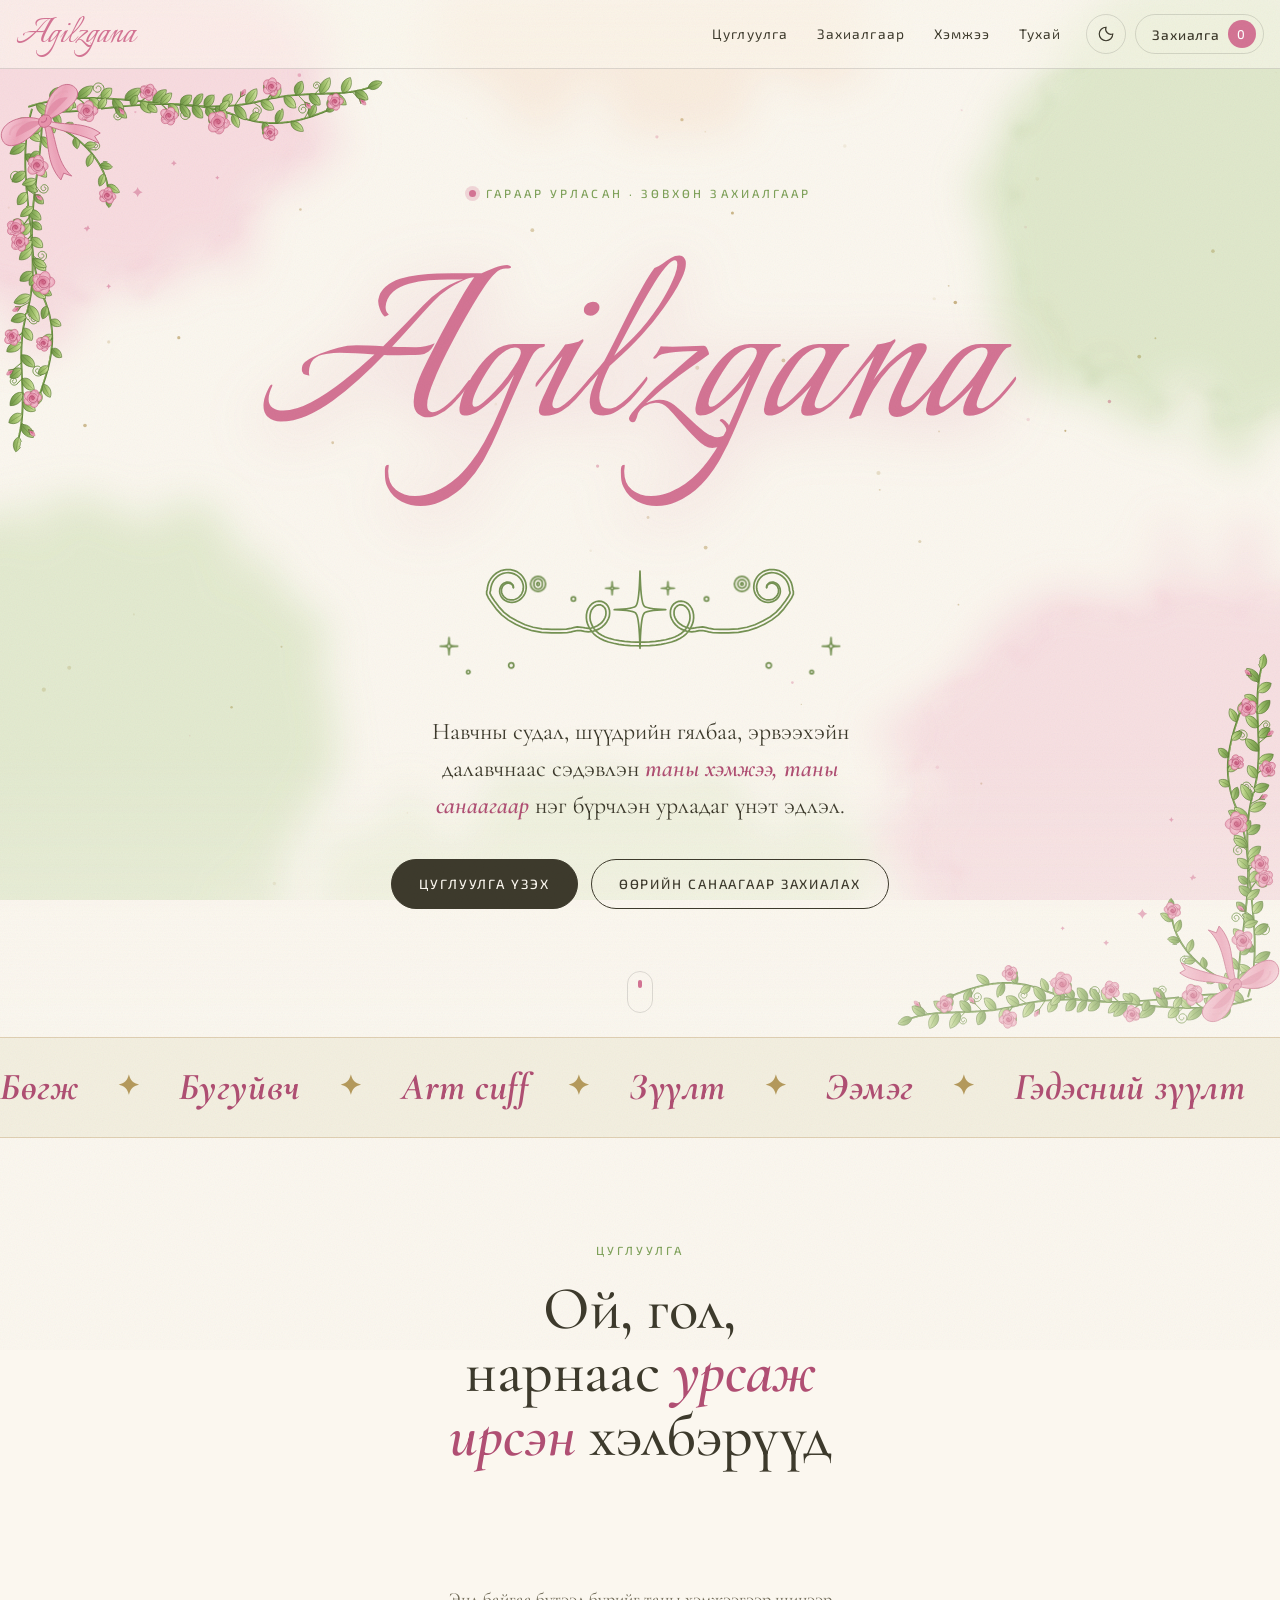
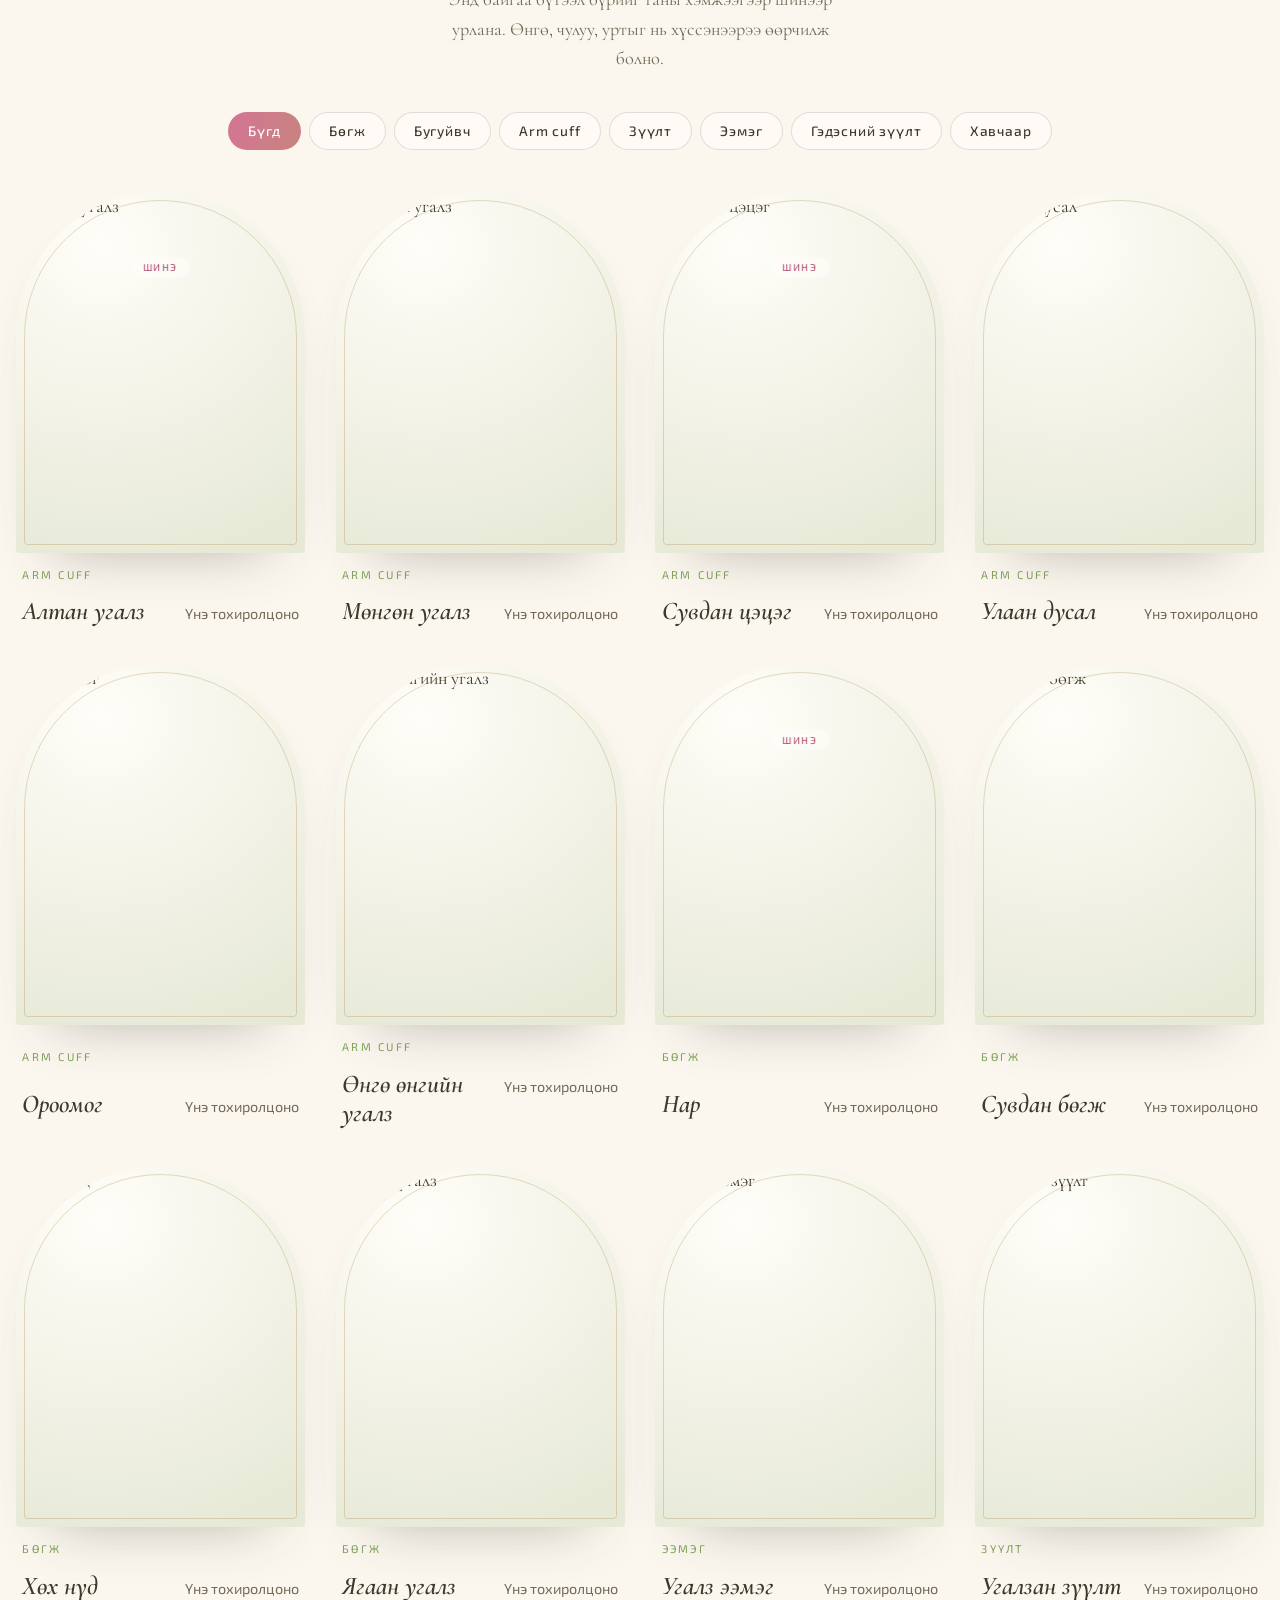
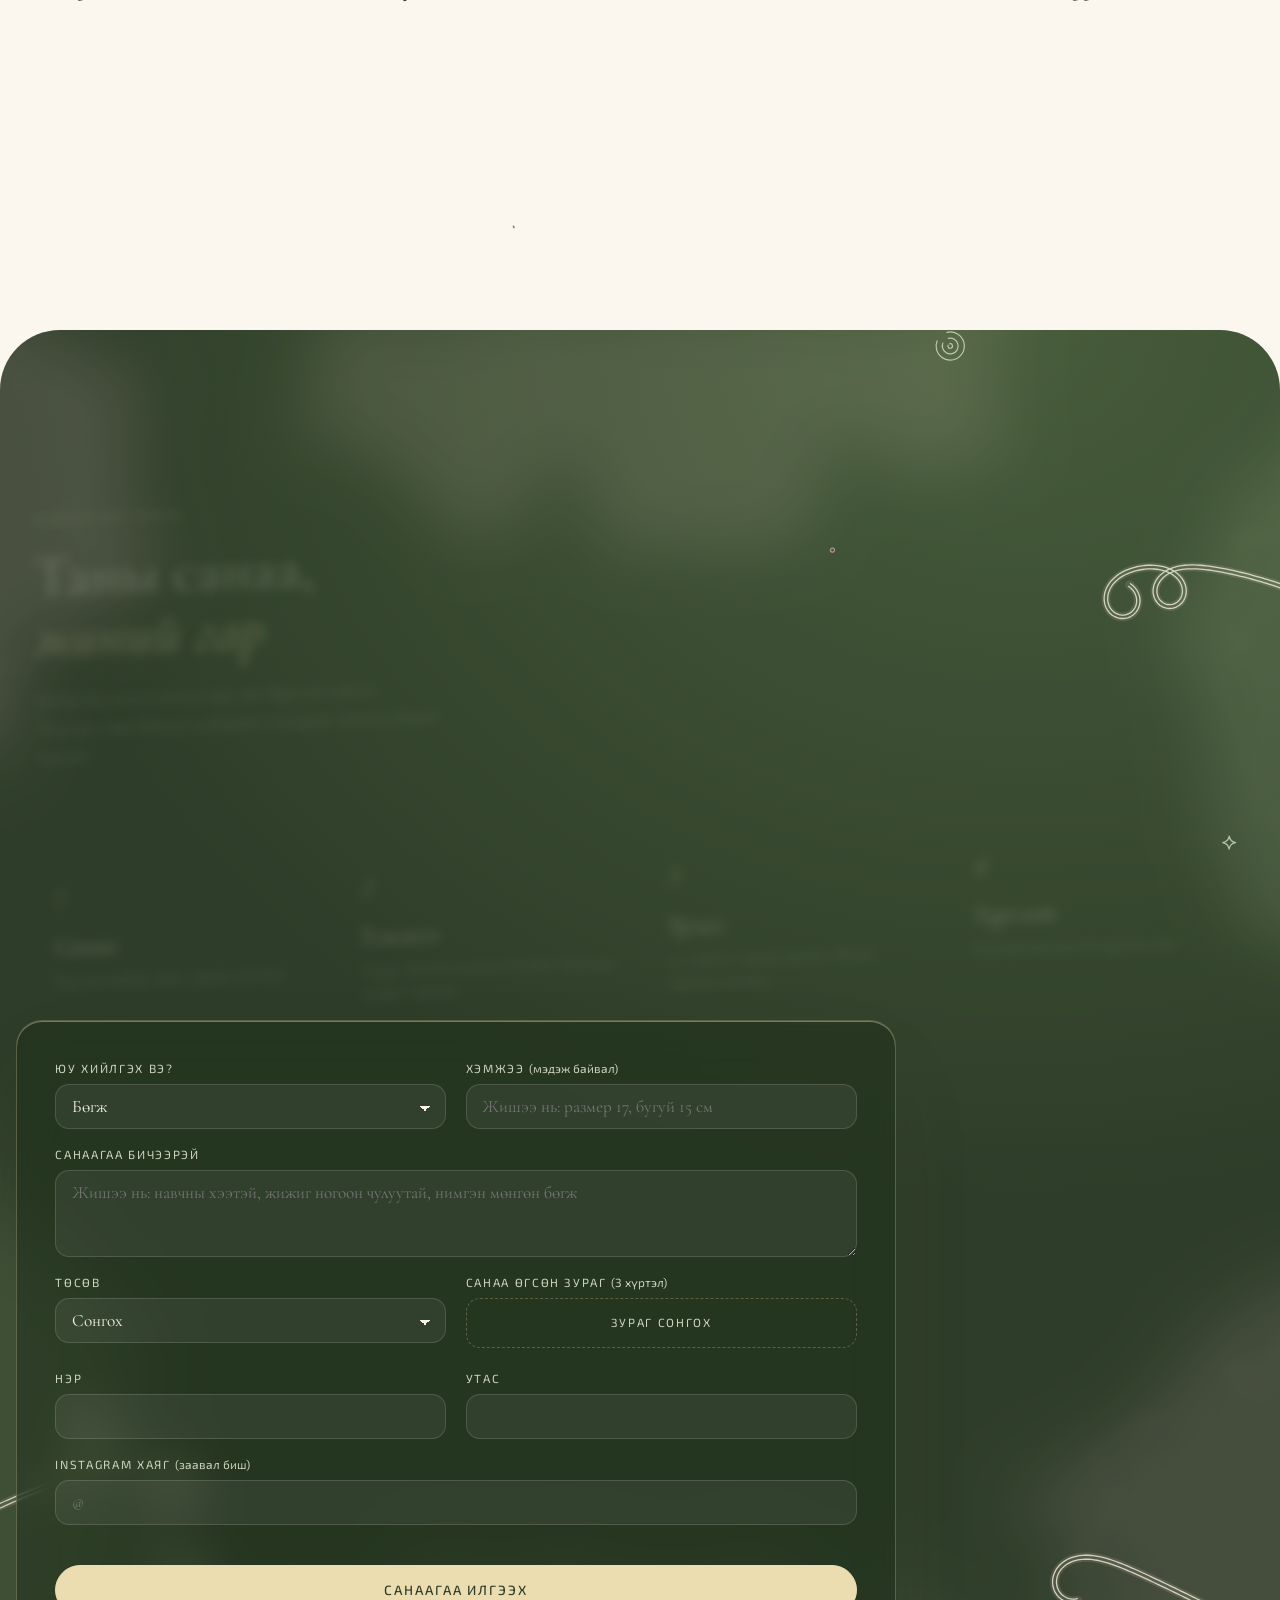
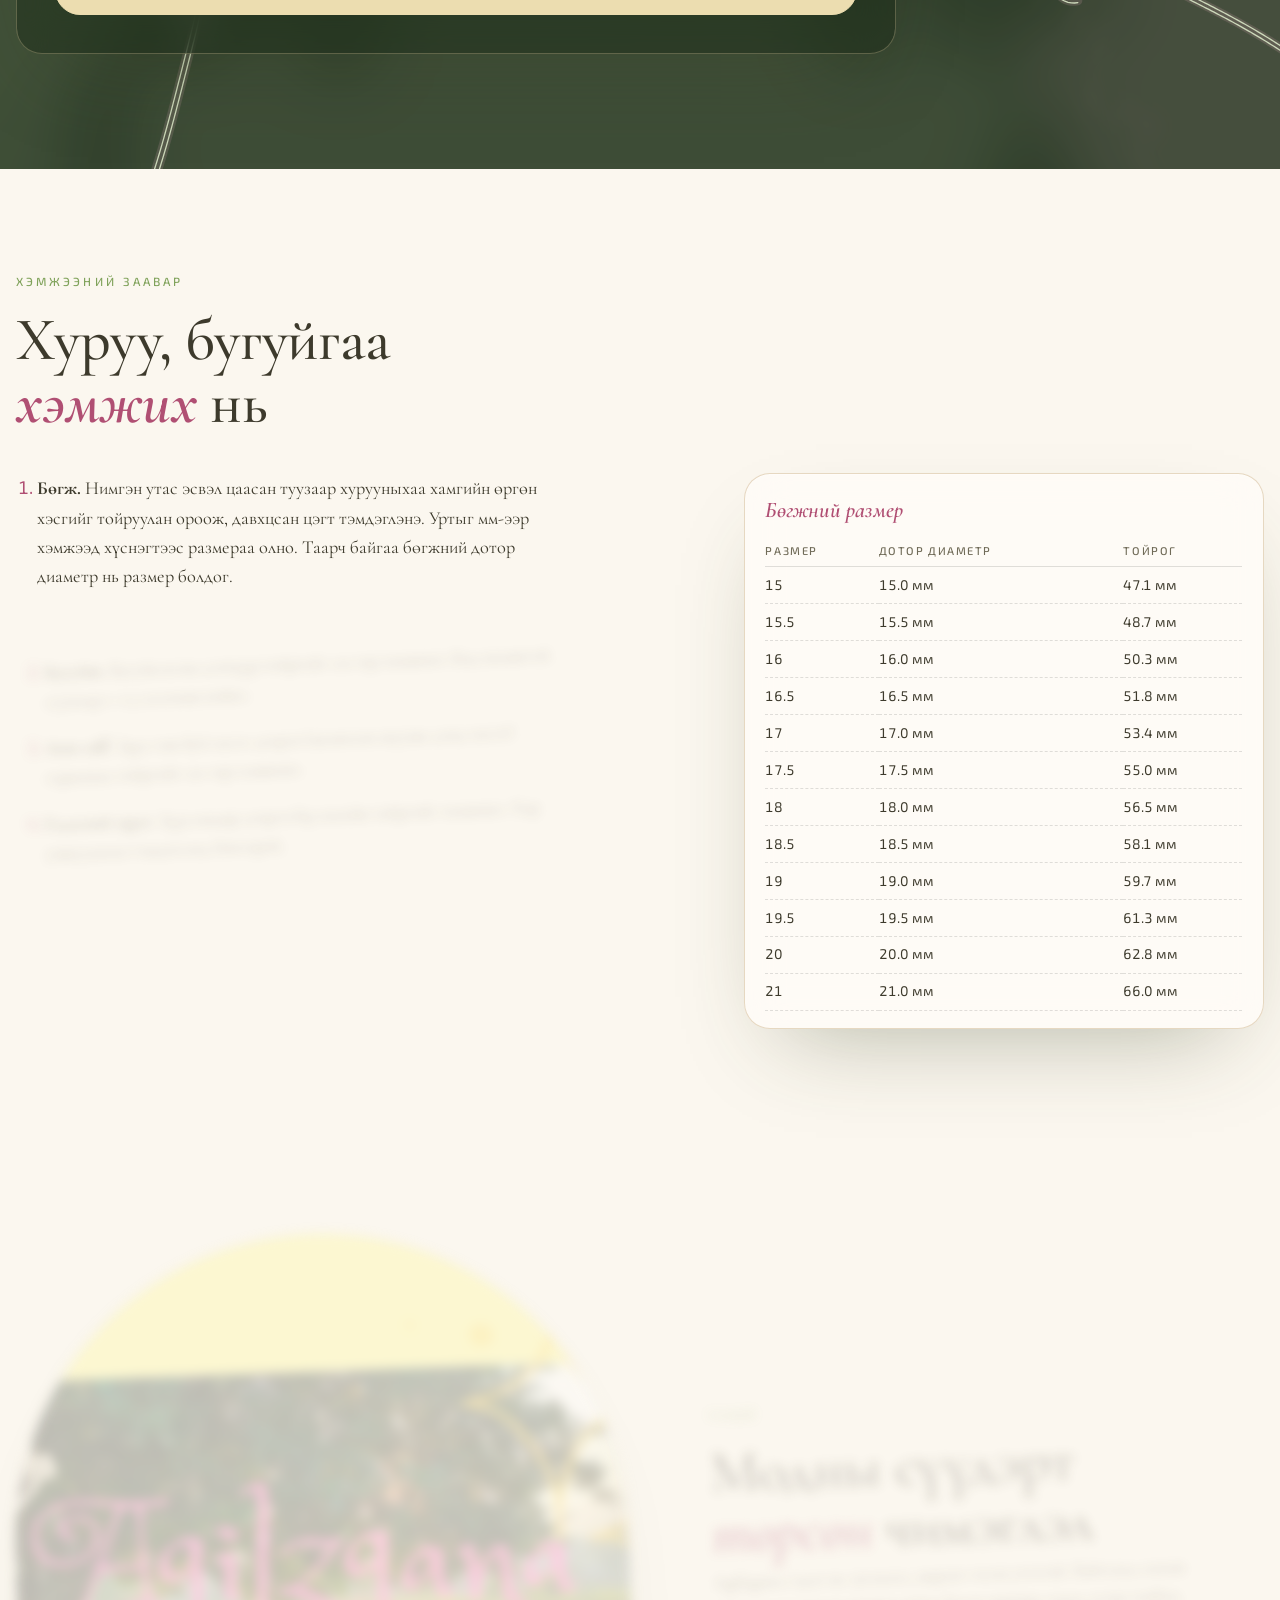
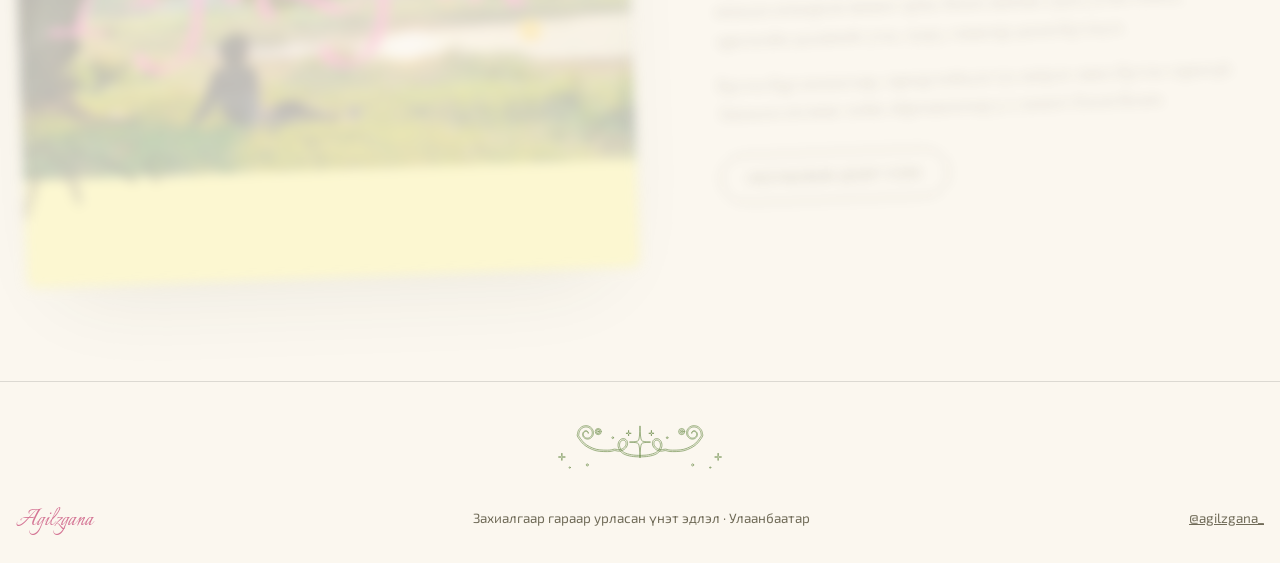
==== commit f64551bb: "Original painted botanicals: rose garland with bow, butterfly on green swirls, pink lily vine Co-Aut" ====
--- a/public/index.html
+++ b/public/index.html
@@ -67,6 +67,8 @@
   <!-- HERO -->
   <section class="hero" aria-labelledby="heroTitle">
     <canvas class="garden" id="garden" aria-hidden="true"></canvas>
+    <img class="art art-tl" src="images/flora/rose-corner.svg" alt="" aria-hidden="true">
+    <img class="art art-br" src="images/flora/rose-corner.svg" alt="" aria-hidden="true">
     <div class="hero-in">
       <p class="eyebrow rise" style="--d:.2s"><span class="dot"></span> Гараар урласан · Зөвхөн захиалгаар</p>
       <h1 id="heroTitle" class="logotype" aria-label="Agilzgana">
@@ -107,8 +109,8 @@
   <!-- CUSTOM / BESPOKE -->
   <section class="custom" id="custom" aria-labelledby="customTitle">
     <canvas class="garden night" id="garden2" aria-hidden="true"></canvas>
-    <svg class="deco d-cus-l" viewBox="0 0 260 480" aria-hidden="true"><use href="#starSwirl"/></svg>
-    <svg class="deco d-cus-r" viewBox="0 0 260 520" aria-hidden="true"><use href="#bloom"/></svg>
+    <img class="deco art d-cus-l" src="images/flora/butterfly-vine.svg" alt="" aria-hidden="true" loading="lazy">
+    <img class="deco art d-cus-r" src="images/flora/lily-vine.svg" alt="" aria-hidden="true" loading="lazy">
     <div class="custom-in">
       <div class="section-head">
         <p class="eyebrow">Захиалгаар урлах</p>
@@ -155,7 +157,7 @@
 
   <!-- SIZE GUIDE -->
   <section class="sizes" id="sizes" aria-labelledby="sizeTitle">
-    <svg class="deco d-size" viewBox="0 0 260 520" aria-hidden="true"><use href="#bloom"/></svg>
+    <img class="deco art d-size" src="images/flora/lily-vine.svg" alt="" aria-hidden="true" loading="lazy">
     <div class="section-head">
       <p class="eyebrow">Хэмжээний заавар</p>
       <h2 id="sizeTitle" class="h2">Хуруу, бугуйгаа <em>хэмжих</em> нь</h2>
--- a/public/styles.css
+++ b/public/styles.css
@@ -105,9 +105,15 @@
 .d-col-l, .d-col-r { top: clamp(4rem, 8vw, 7rem); width: clamp(190px, 20vw, 300px); opacity: .85; }
 .d-col-l { left: 0; transform: scaleX(-1); }   /* both swans face the title */
 .d-col-r { right: 0; }
-.d-cus-l { right: clamp(170px, 22vw, 320px); top: 2rem; height: clamp(240px, 32vw, 420px); opacity: .55; }
-.d-cus-r { right: 1vw; bottom: 3rem; height: clamp(240px, 32vw, 440px); opacity: .5; transform: scaleX(-1); }
-.d-size { right: 0; top: 1rem; height: clamp(200px, 26vw, 340px); transform: scaleX(-1); opacity: .7; }
+/* painted botanical ornaments (rose garland, butterfly on swirls, lily vine), unveiled with a soft wipe as they scroll in */
+.deco.art { height: auto; opacity: 1; clip-path: inset(0 0 calc(var(--draw, 0) * 100%) 0); transition: clip-path .4s linear; }
+.art { pointer-events: none; user-select: none; }
+.hero .art { position: absolute; z-index: -1; width: clamp(180px, 30vw, 460px); animation: art-in 2.4s var(--ease-out) .6s both; }
+.art-tl { top: 0; left: 0; } .art-br { bottom: 0; right: 0; transform: rotate(180deg); }
+@keyframes art-in { from { opacity: 0; filter: blur(8px); } }
+.d-cus-l { right: clamp(240px, 26vw, 400px); top: 1rem; width: clamp(220px, 26vw, 380px); }
+.d-cus-r { right: 1vw; bottom: 2rem; width: clamp(130px, 14vw, 210px); }
+.d-size { right: 0; top: 1rem; width: clamp(120px, 13vw, 200px); }
 /* brush-stroke art (the swan) is filled, so it is revealed with a soft wipe instead of a stroke draw */
 .deco.ink { color: var(--petal); clip-path: inset(-5% calc(var(--draw, 0) * 105%) -5% -5%); transition: clip-path .3s linear; }
 .deco.ink use { stroke: none; stroke-dasharray: none; }
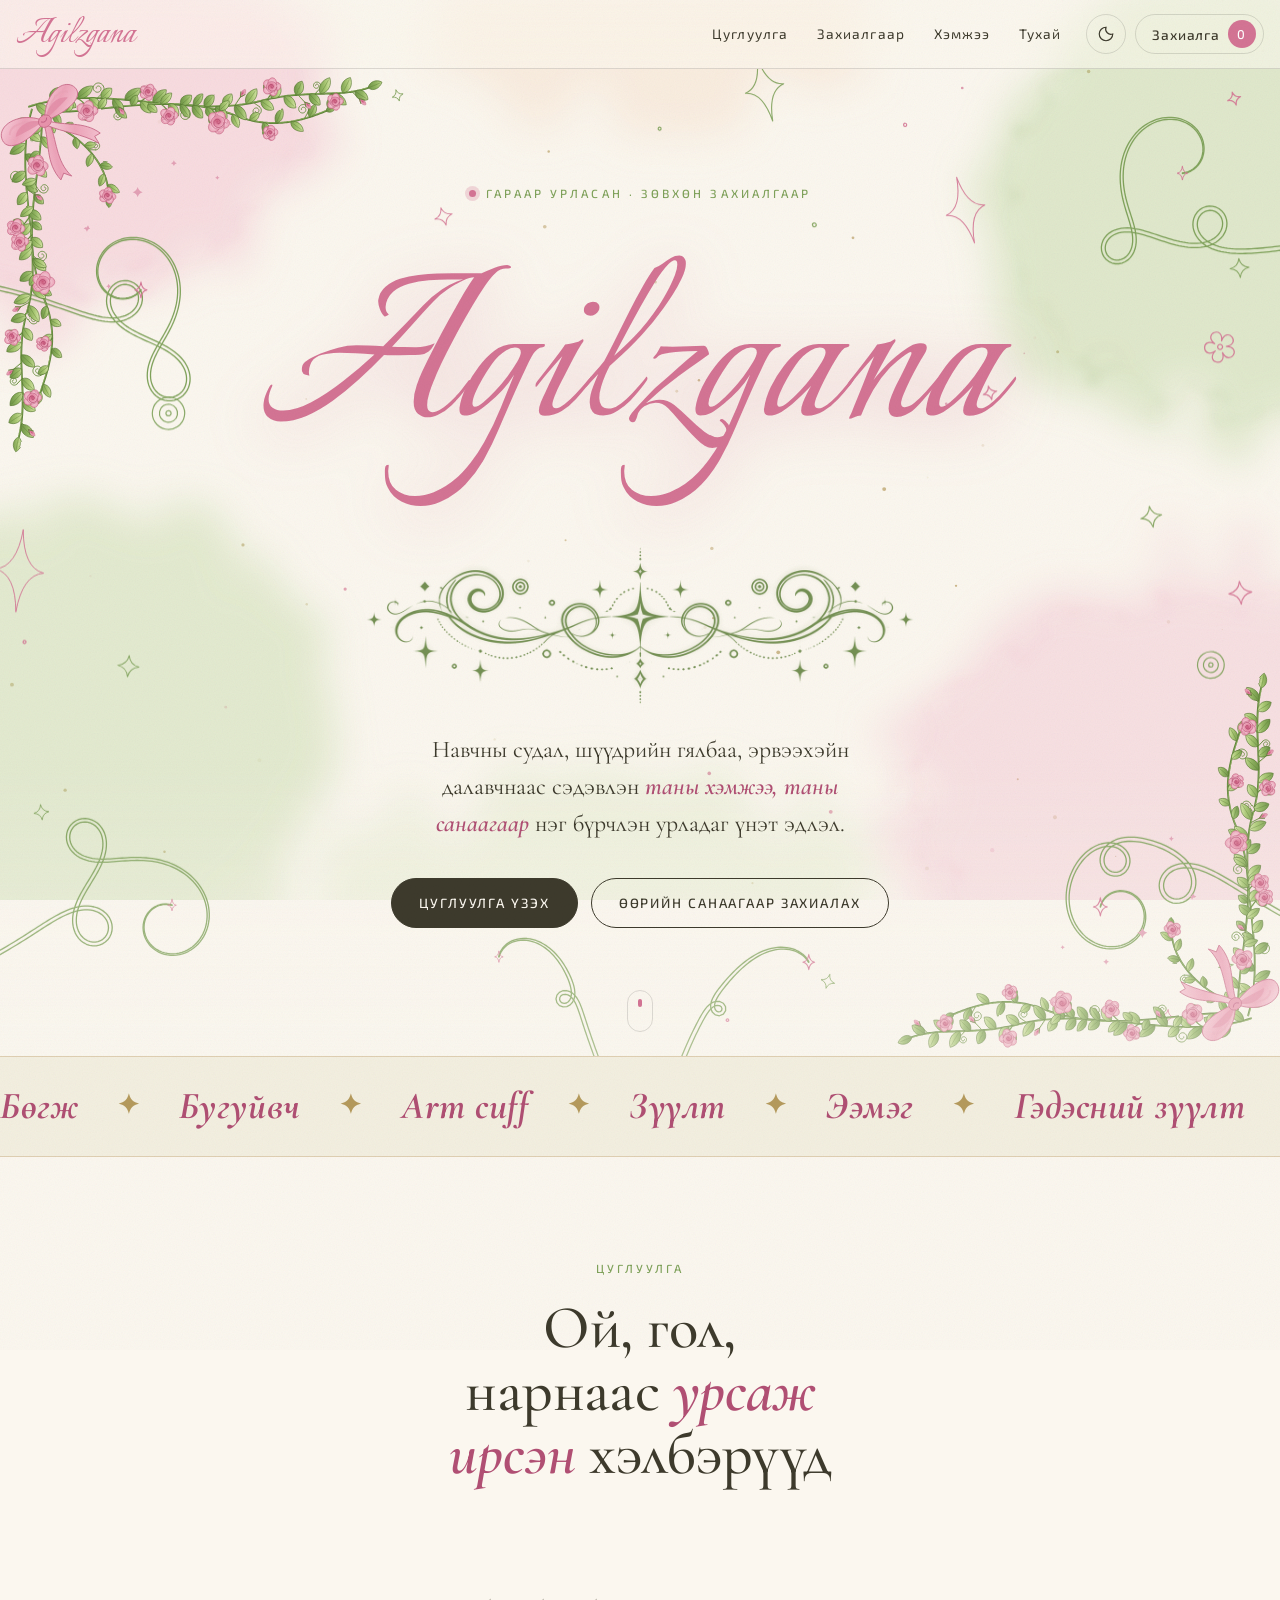
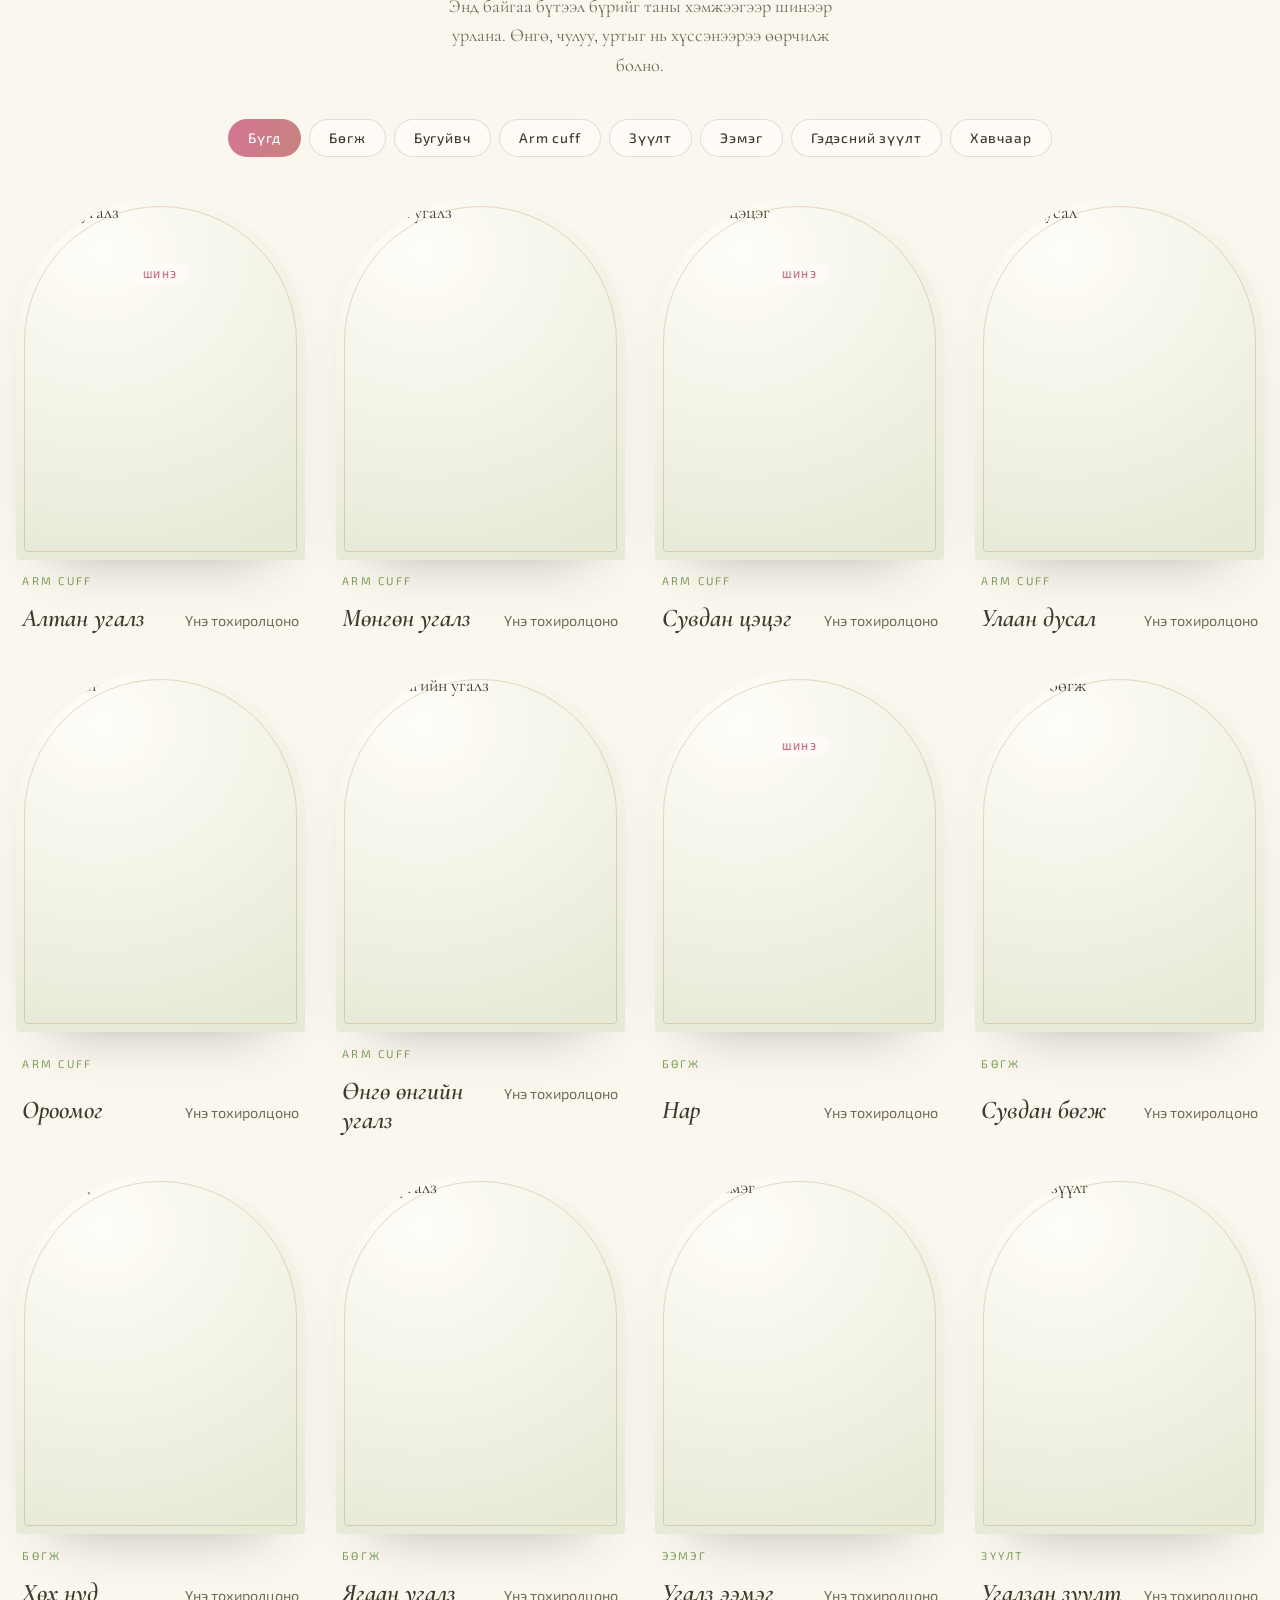
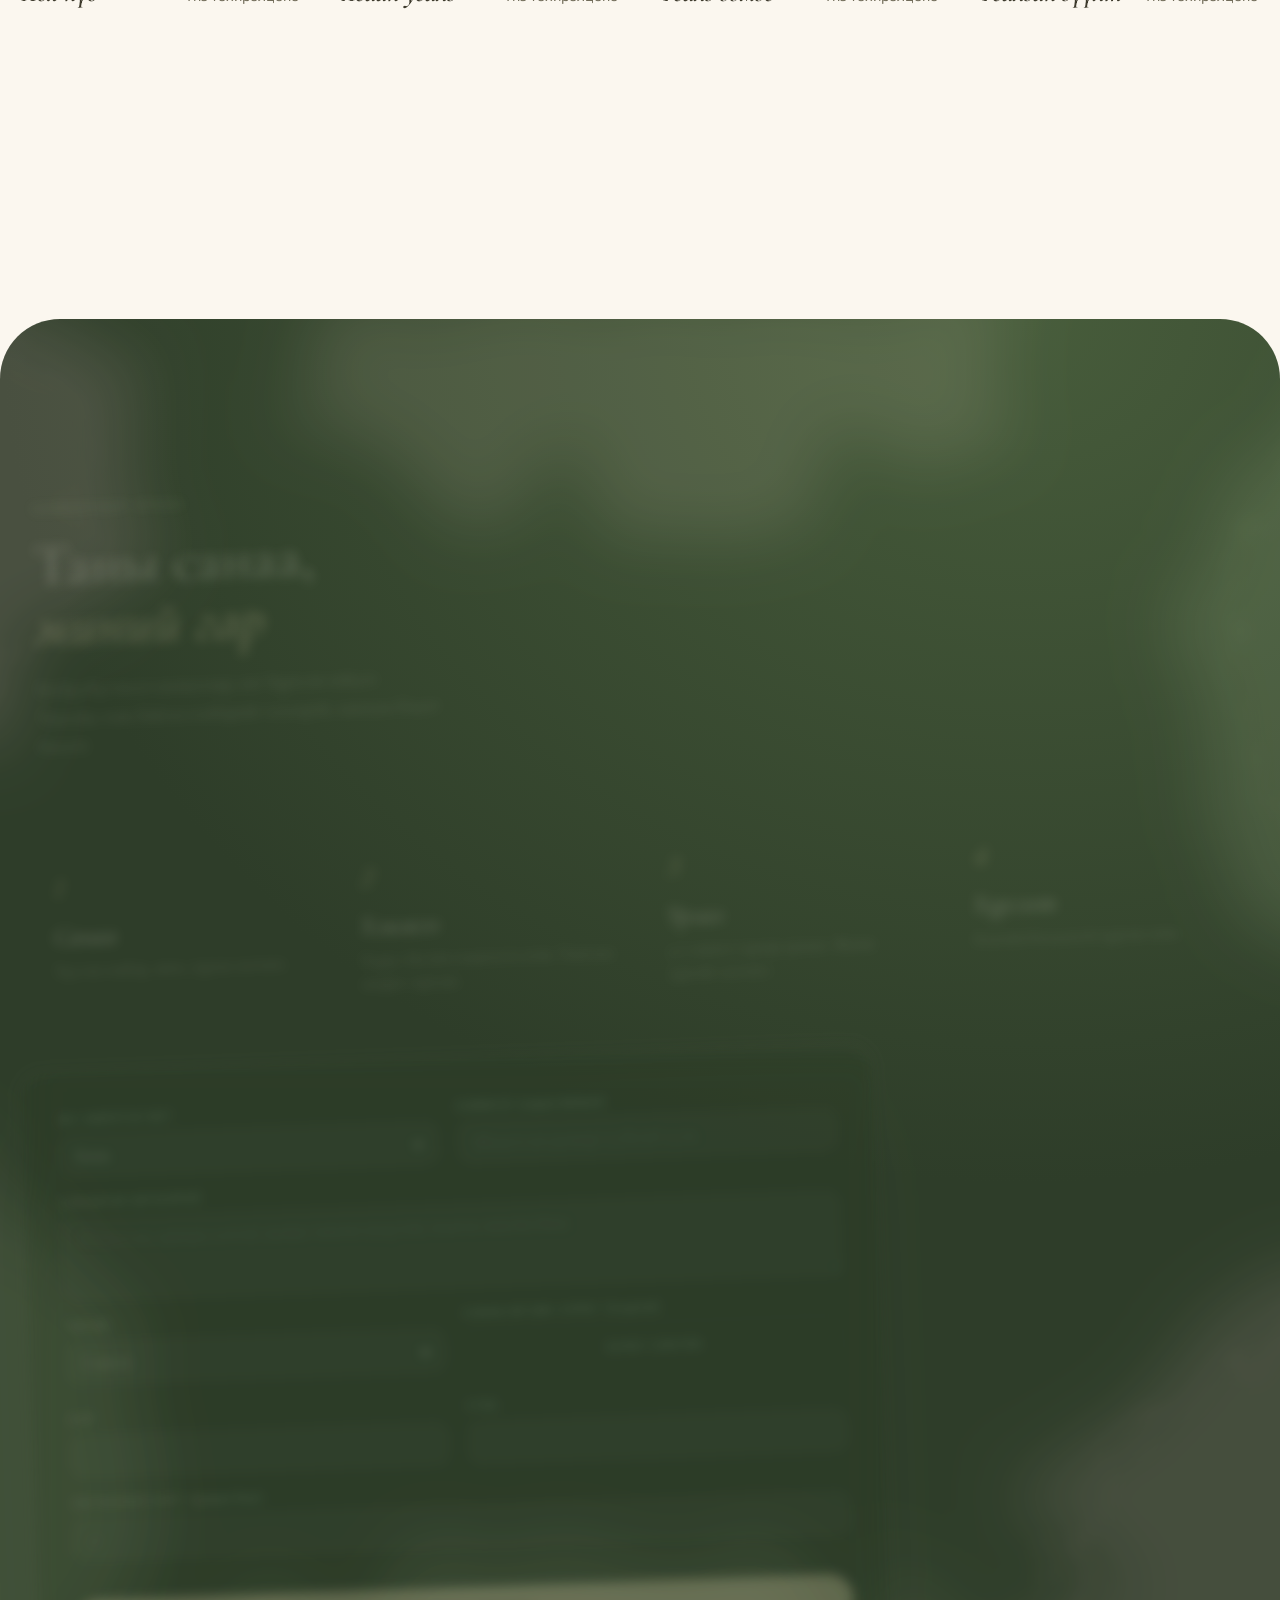
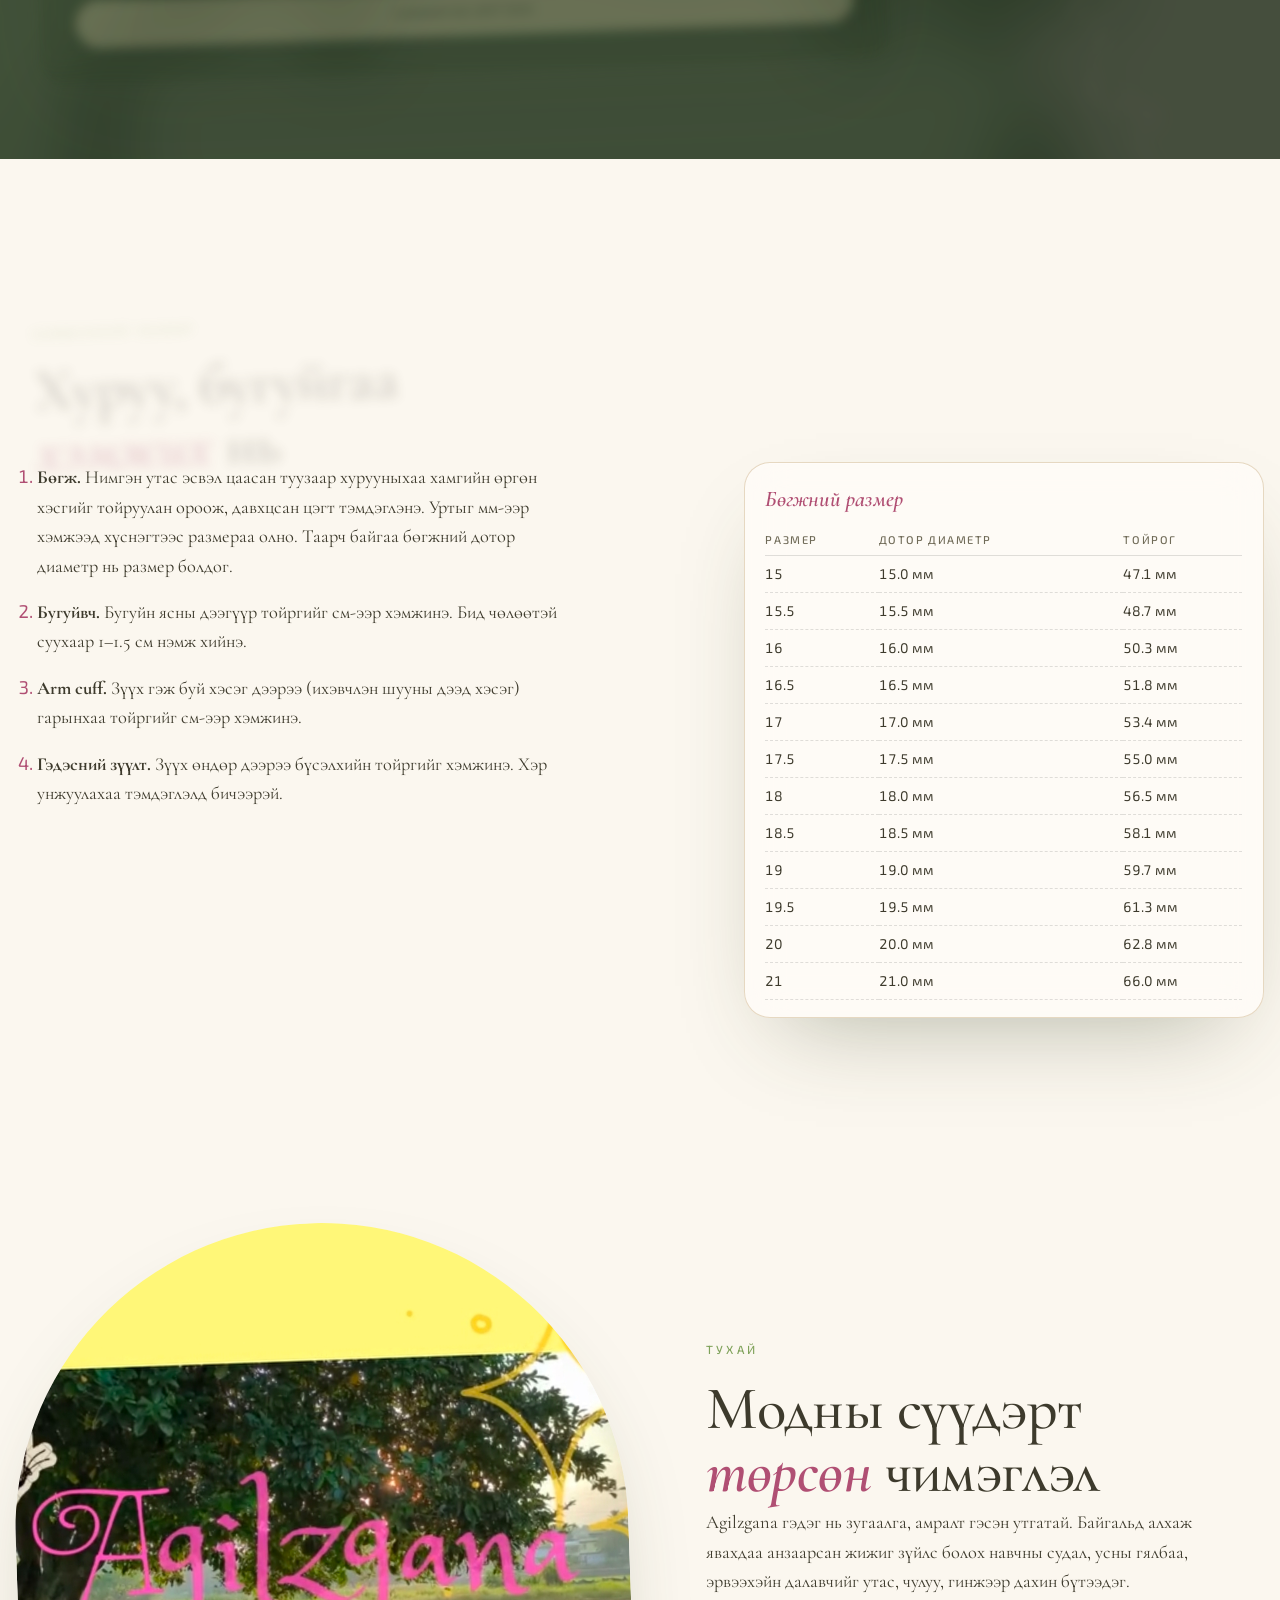
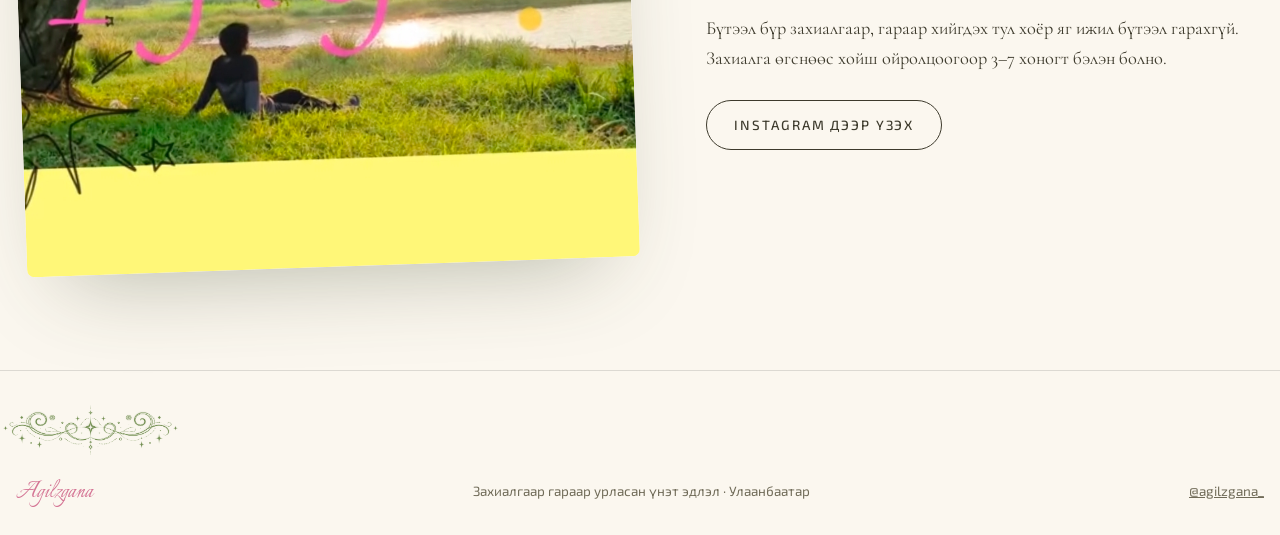
==== commit 48fd8917: "Use Baljka's own lily painting and green flourish (as a theme-coloured mask) in place of the drawn l" ====
--- a/public/index.html
+++ b/public/index.html
@@ -33,7 +33,7 @@
 
 <!-- Cinematic opening -->
 <div class="intro" id="intro" aria-hidden="true">
-  <svg class="intro-ornament" viewBox="0 0 410 140"><use href="#ugalz"/></svg>
+  <span class="intro-ornament flourish" aria-hidden="true"></span>
   <div class="intro-word">Agilzgana</div>
 </div>
 
@@ -74,7 +74,7 @@
       <h1 id="heroTitle" class="logotype" aria-label="Agilzgana">
         <span class="logo-word" data-text="Agilzgana">Agilzgana</span>
       </h1>
-      <svg class="hero-ornament" viewBox="0 0 410 140" aria-hidden="true"><use href="#ugalz"/></svg>
+      <span class="hero-ornament flourish" aria-hidden="true"></span>
       <p class="lede rise" style="--d:1.2s">Навчны судал, шүүдрийн гялбаа, эрвээхэйн далавчнаас сэдэвлэн <span class="script">таны хэмжээ, таны санаагаар</span> нэг бүрчлэн урладаг үнэт эдлэл.</p>
       <div class="hero-cta rise" style="--d:1.4s">
         <a class="btn primary" href="#collection"><span>Цуглуулга үзэх</span></a>
@@ -96,7 +96,7 @@
     <div class="section-head">
       <p class="eyebrow">Цуглуулга</p>
       <h2 id="colTitle" class="h2">Ой, гол, нарнаас <em>урсаж ирсэн</em> хэлбэрүүд</h2>
-      <svg class="head-orn" viewBox="0 0 410 140" aria-hidden="true"><use href="#ugalz"/></svg>
+      <span class="head-orn flourish" aria-hidden="true"></span>
       <p class="sub">Энд байгаа бүтээл бүрийг таны хэмжээгээр шинээр урлана. Өнгө, чулуу, уртыг нь хүссэнээрээ өөрчилж болно.</p>
     </div>
     <div class="cats" id="cats" role="tablist" aria-label="Төрөл"></div>
@@ -104,13 +104,13 @@
     <p class="note" id="exampleNote" hidden>Одоо харагдаж буй бүтээл, үнэ нь жишээ. Админ хуудаснаас жинхэнэ зураг, үнээ оруулахад солигдоно.</p>
   </section>
 
-  <svg class="divider" viewBox="0 0 410 140" aria-hidden="true"><use href="#ugalz"/></svg>
+  <span class="divider flourish" aria-hidden="true"></span>
 
   <!-- CUSTOM / BESPOKE -->
   <section class="custom" id="custom" aria-labelledby="customTitle">
     <canvas class="garden night" id="garden2" aria-hidden="true"></canvas>
     <img class="deco art d-cus-l" src="images/flora/butterfly-vine.svg" alt="" aria-hidden="true" loading="lazy">
-    <img class="deco art d-cus-r" src="images/flora/lily-vine.svg" alt="" aria-hidden="true" loading="lazy">
+    <img class="deco art d-cus-r" src="images/flora/lily.webp" alt="" aria-hidden="true" loading="lazy">
     <div class="custom-in">
       <div class="section-head">
         <p class="eyebrow">Захиалгаар урлах</p>
@@ -142,7 +142,7 @@
         <button class="btn primary wide" type="submit"><span>Санаагаа илгээх</span></button>
       </form>
       <div class="custom-done glass" id="customDone" hidden>
-        <svg class="done-ornament" viewBox="0 0 410 140" aria-hidden="true"><use href="#ugalz"/></svg>
+        <span class="done-ornament flourish" aria-hidden="true"></span>
         <h3 class="script-title">Баярлалаа!</h3>
         <p id="customDoneText">Таны санаа надад ирлээ. Instagram-аар эсвэл утсаар удахгүй холбогдоно.</p>
         <pre class="order-text" id="customText"></pre>
@@ -157,7 +157,7 @@
 
   <!-- SIZE GUIDE -->
   <section class="sizes" id="sizes" aria-labelledby="sizeTitle">
-    <img class="deco art d-size" src="images/flora/lily-vine.svg" alt="" aria-hidden="true" loading="lazy">
+    <img class="deco art d-size" src="images/flora/lily.webp" alt="" aria-hidden="true" loading="lazy">
     <div class="section-head">
       <p class="eyebrow">Хэмжээний заавар</p>
       <h2 id="sizeTitle" class="h2">Хуруу, бугуйгаа <em>хэмжих</em> нь</h2>
@@ -182,9 +182,9 @@
   <!-- STORY -->
   <section class="story" id="story" aria-labelledby="storyTitle">
     <figure class="story-photo">
-      <svg class="frame-orn tl" viewBox="0 0 410 140" aria-hidden="true"><use href="#ugalz"/></svg>
+      <span class="frame-orn tl flourish" aria-hidden="true"></span>
       <img src="images/banner.jpg" alt="Agilzgana брэндийн баннер: модны сүүдэрт, нуурын эрэг дээр амарч буй хүн" loading="lazy" width="1080" height="796">
-      <svg class="frame-orn br" viewBox="0 0 410 140" aria-hidden="true"><use href="#ugalz"/></svg>
+      <span class="frame-orn br flourish" aria-hidden="true"></span>
     </figure>
     <div class="story-text">
       <svg class="deco ink d-swan" viewBox="0 0 320 280" aria-hidden="true"><use href="#swan"/></svg>
@@ -198,7 +198,7 @@
 </main>
 
 <footer class="foot">
-  <svg class="foot-orn" viewBox="0 0 410 140" aria-hidden="true"><use href="#ugalz"/></svg>
+  <span class="foot-orn flourish" aria-hidden="true"></span>
   <div class="foot-in">
     <span class="brand small">Agilzgana</span>
     <span>Захиалгаар гараар урласан үнэт эдлэл · Улаанбаатар</span>
--- a/public/styles.css
+++ b/public/styles.css
@@ -113,7 +113,7 @@
 @keyframes art-in { from { opacity: 0; filter: blur(8px); } }
 .d-cus-l { right: clamp(240px, 26vw, 400px); top: 1rem; width: clamp(220px, 26vw, 380px); }
 .d-cus-r { right: 1vw; bottom: 2rem; width: clamp(130px, 14vw, 210px); }
-.d-size { right: 0; top: 1rem; width: clamp(120px, 13vw, 200px); }
+.d-size { left: 46%; top: 2rem; width: clamp(110px, 11vw, 160px); }
 /* brush-stroke art (the swan) is filled, so it is revealed with a soft wipe instead of a stroke draw */
 .deco.ink { color: var(--petal); clip-path: inset(-5% calc(var(--draw, 0) * 105%) -5% -5%); transition: clip-path .3s linear; }
 .deco.ink use { stroke: none; stroke-dasharray: none; }
@@ -129,6 +129,18 @@
   pointer-events: none; animation: intro-out 1s var(--ease-out) 2.3s forwards;
 }
 .intro-ornament { width: min(420px, 80vw); overflow: visible; }
+/* Baljka's own flourish, used as a mask so it takes the theme's ink colour */
+.flourish {
+  display: block; aspect-ratio: 1200 / 362; height: auto; background: color-mix(in srgb, var(--moss) 82%, var(--fg));
+  -webkit-mask: url("images/flourish.png") center / contain no-repeat; mask: url("images/flourish.png") center / contain no-repeat;
+}
+.intro-ornament.flourish, .custom .flourish { background: var(--gold-hi); }
+.divider.flourish, .frame-orn.flourish, .head-orn.flourish { clip-path: inset(-10% calc(var(--draw, 0) * 50%)); transition: clip-path .3s linear; }
+.js .hero-ornament.flourish, .js .intro-ornament.flourish { animation: flourish-in 2.2s var(--ease-out) .1s both; }
+.js:not(.no-intro) .hero-ornament.flourish { animation-delay: 2.7s; }
+.js.no-intro .hero-ornament.flourish { animation-delay: .7s; }
+.done-ornament.flourish { animation: flourish-in 1.8s var(--ease-out) both; }
+@keyframes flourish-in { from { clip-path: inset(-10% 50%); opacity: 0; } 30% { opacity: 1; } to { clip-path: inset(-10% 0); } }
 .intro-ornament use, .intro-ornament g.orn { stroke-width: 1.3; filter: drop-shadow(0 0 8px rgba(233, 210, 166, .6)); }
 .js .intro-ornament use, .js .hero-ornament use { opacity: 0; }
 .intro-word {
@@ -204,7 +216,7 @@
   to { clip-path: inset(-10% -10% -10% 0); transform: none; }
 }
 @keyframes shimmer { 0%, 70% { background-position: 100% 0; } 100% { background-position: -50% 0; } }
-.hero-ornament { width: min(440px, 86vw); margin-top: -.4rem; overflow: visible; }
+.hero-ornament { width: min(560px, 88vw); margin-top: -.4rem; overflow: visible; }
 .hero-ornament use { stroke-dasharray: 1; stroke-dashoffset: 0; }
 @keyframes draw { to { stroke-dashoffset: 0; } }
 .lede { max-width: 38rem; font-size: var(--step-1); line-height: 1.5; margin: 1.4rem 0 2.2rem; text-wrap: balance; }
@@ -469,3 +481,4 @@
 .script { font-size: 1.05em; }
 .card-name { font-size: 1.6rem; }
 .process h3 { font-size: 1.7rem; }
+@media (max-width: 860px) { .d-size { left: auto; right: -10px; top: 0; width: 96px; opacity: .45; } }
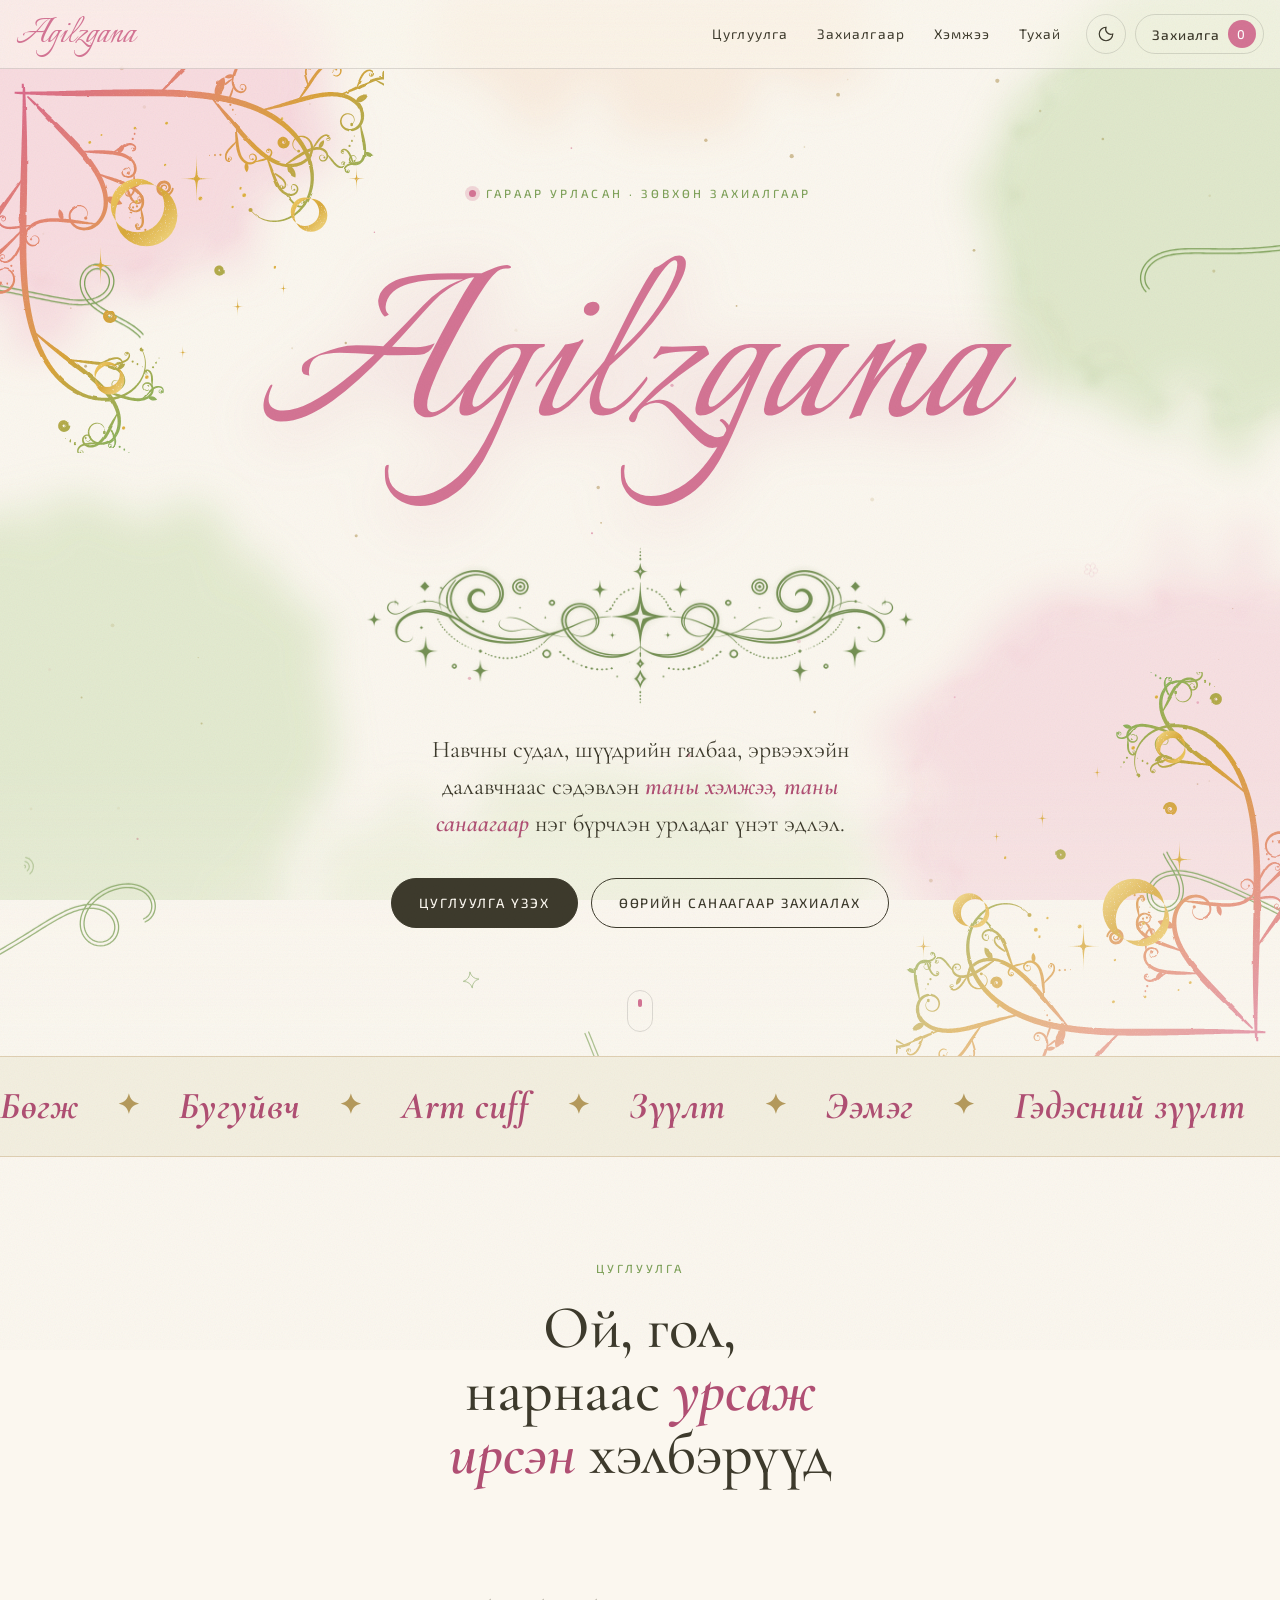
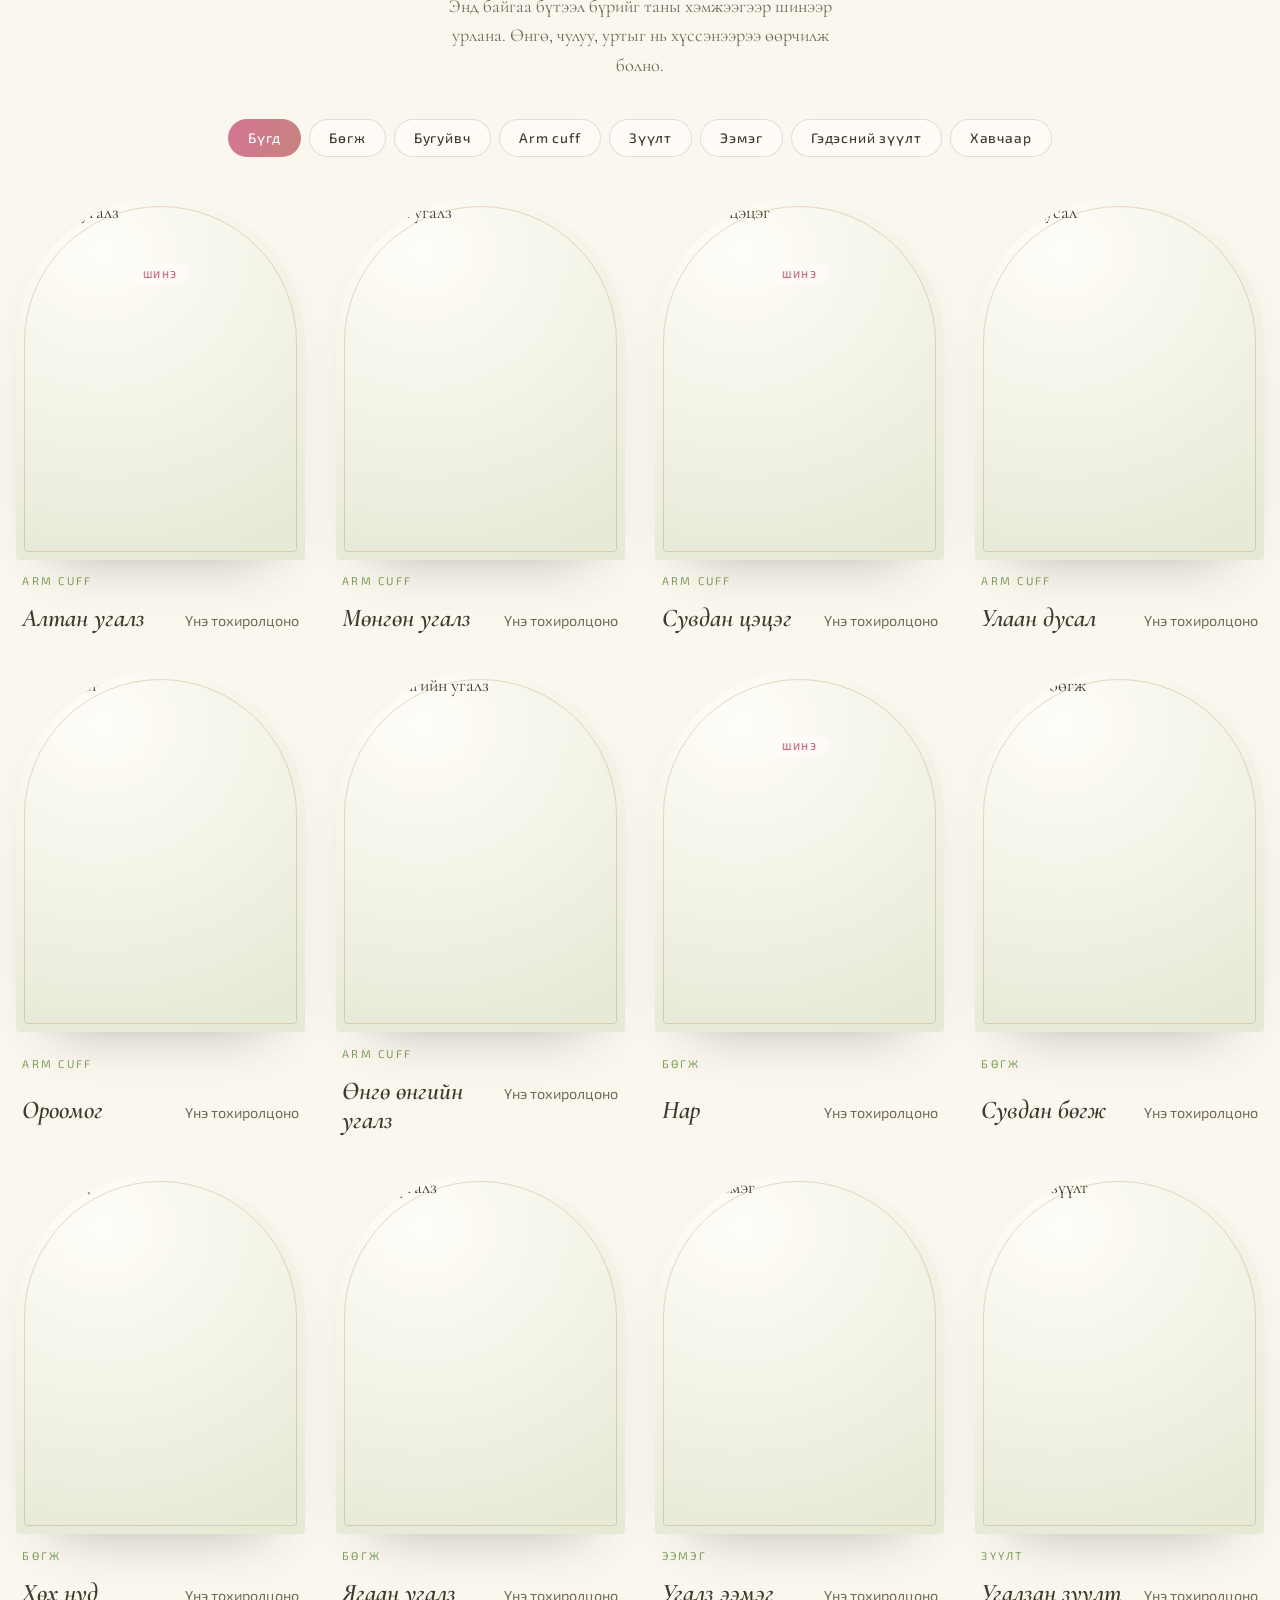
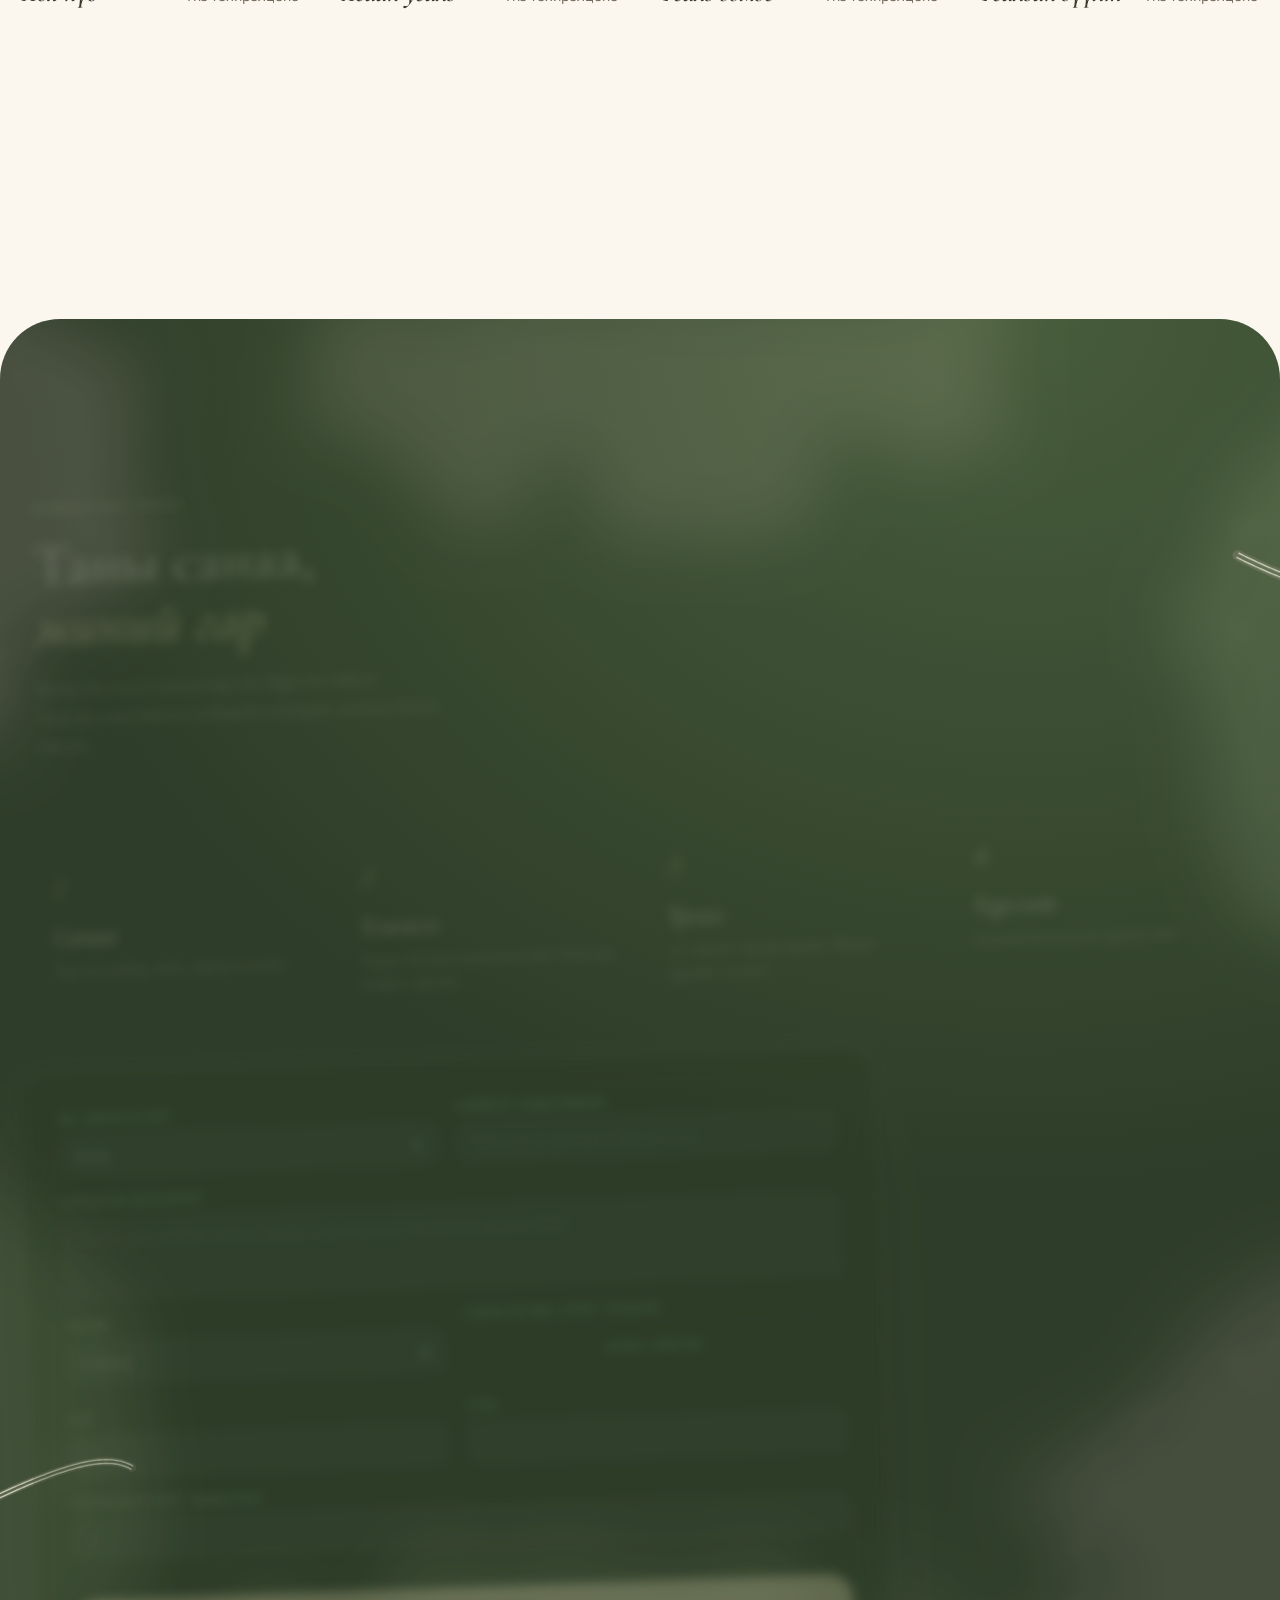
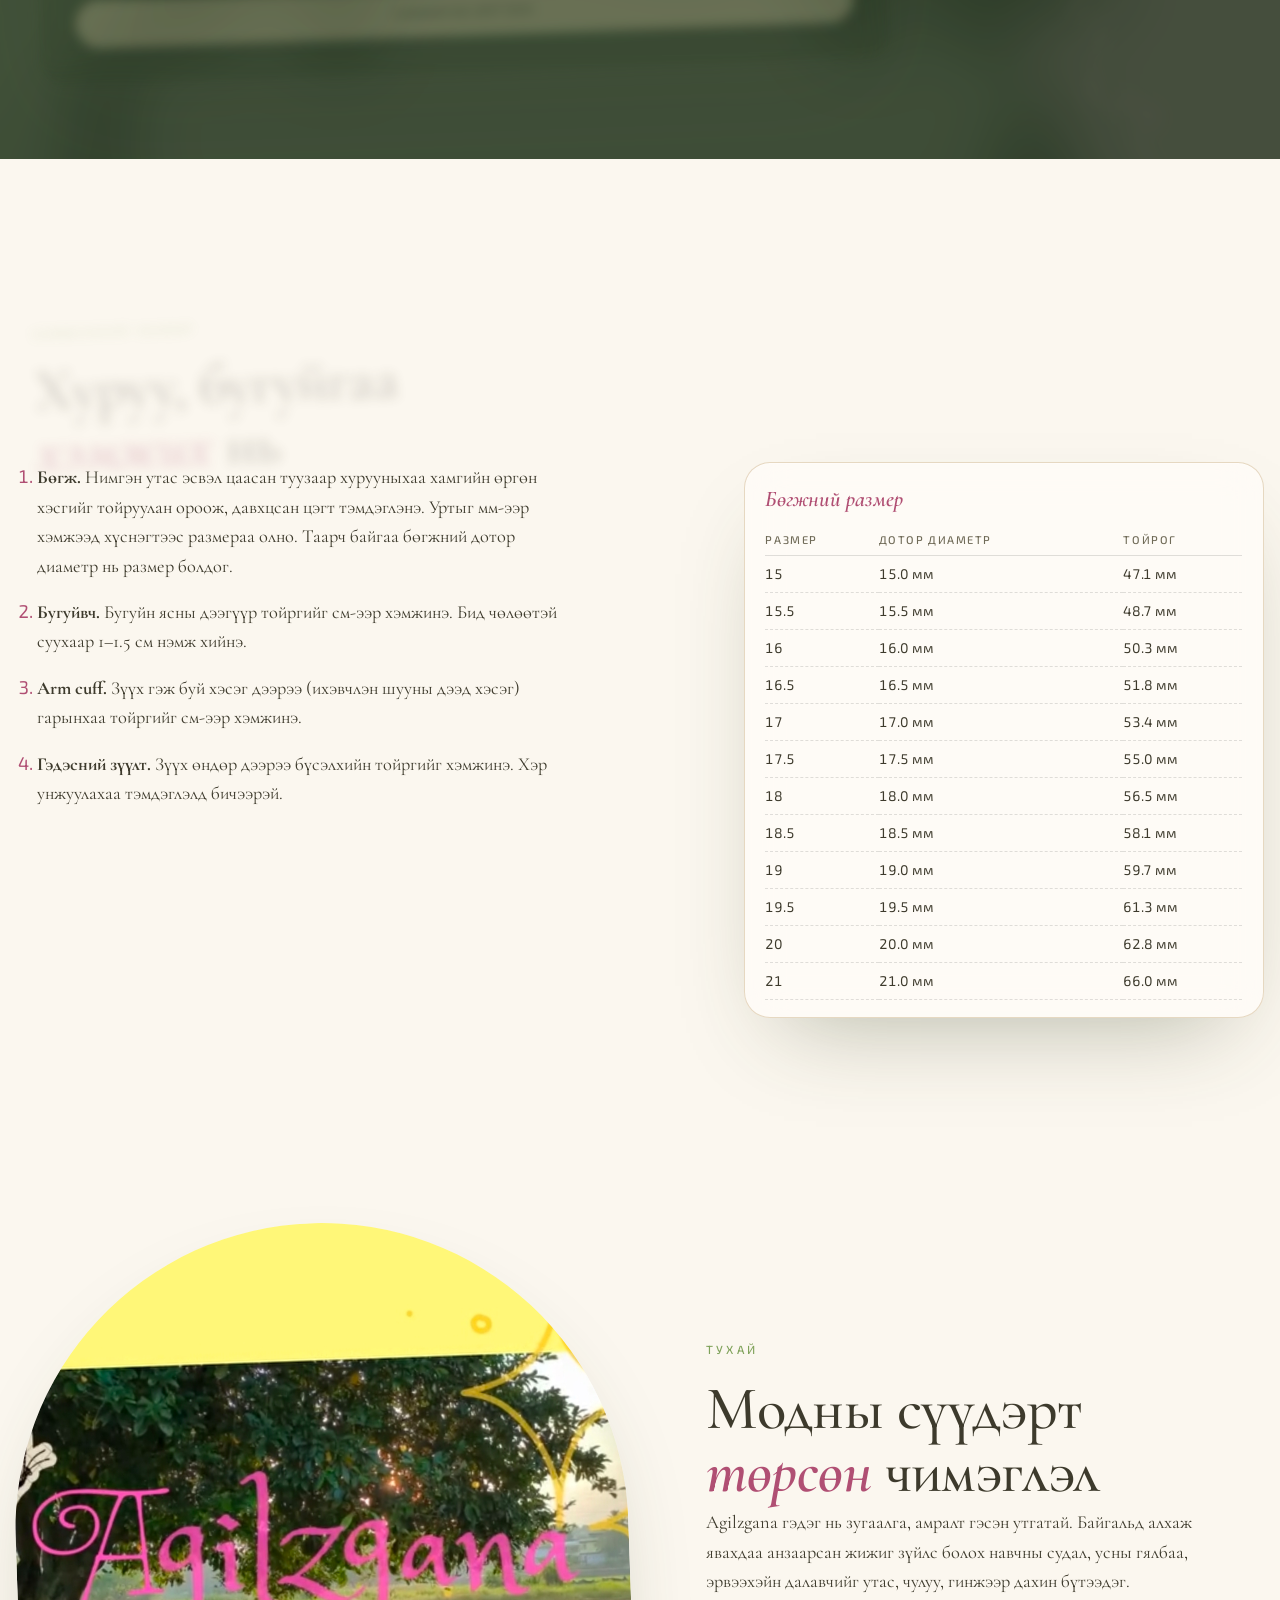
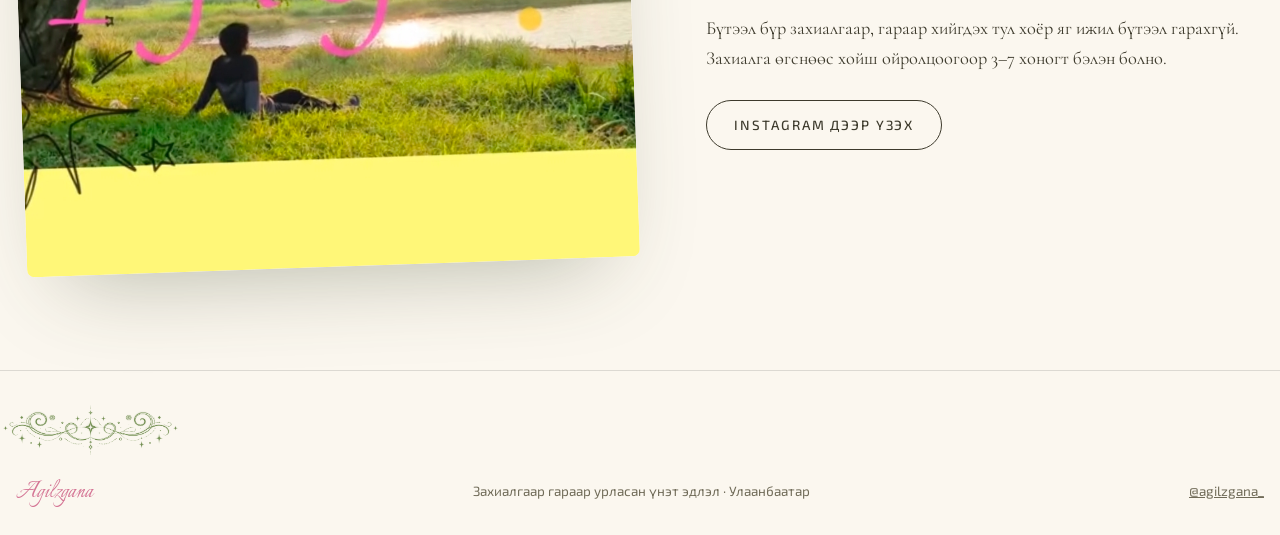
==== commit 2f97779c: "Replace the rose garland with sketchbook-style pencil swirls, gold crescents and sparkles Co-Authore" ====
--- a/public/index.html
+++ b/public/index.html
@@ -67,8 +67,8 @@
   <!-- HERO -->
   <section class="hero" aria-labelledby="heroTitle">
     <canvas class="garden" id="garden" aria-hidden="true"></canvas>
-    <img class="art art-tl" src="images/flora/rose-corner.svg" alt="" aria-hidden="true">
-    <img class="art art-br" src="images/flora/rose-corner.svg" alt="" aria-hidden="true">
+    <img class="art art-tl" src="images/flora/swirl-corner.svg" alt="" aria-hidden="true">
+    <img class="art art-br" src="images/flora/swirl-corner.svg" alt="" aria-hidden="true">
     <div class="hero-in">
       <p class="eyebrow rise" style="--d:.2s"><span class="dot"></span> Гараар урласан · Зөвхөн захиалгаар</p>
       <h1 id="heroTitle" class="logotype" aria-label="Agilzgana">
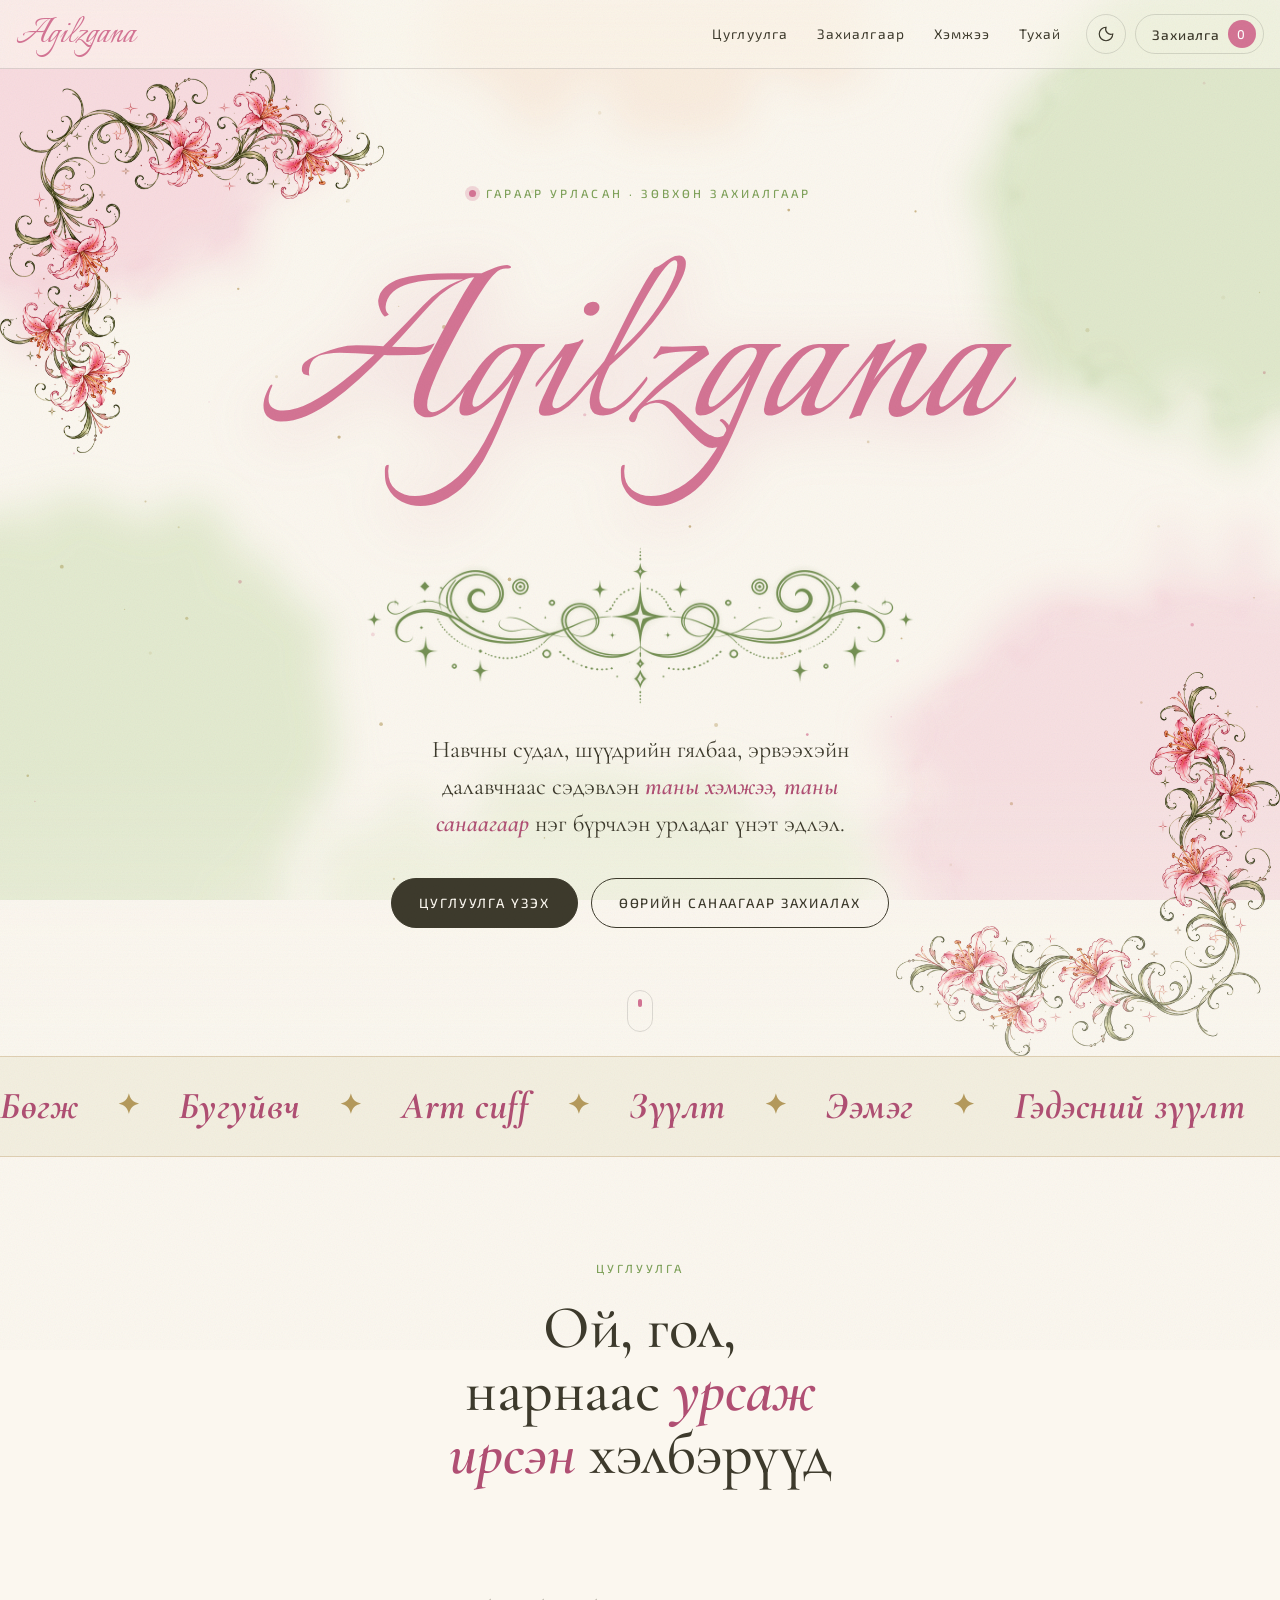
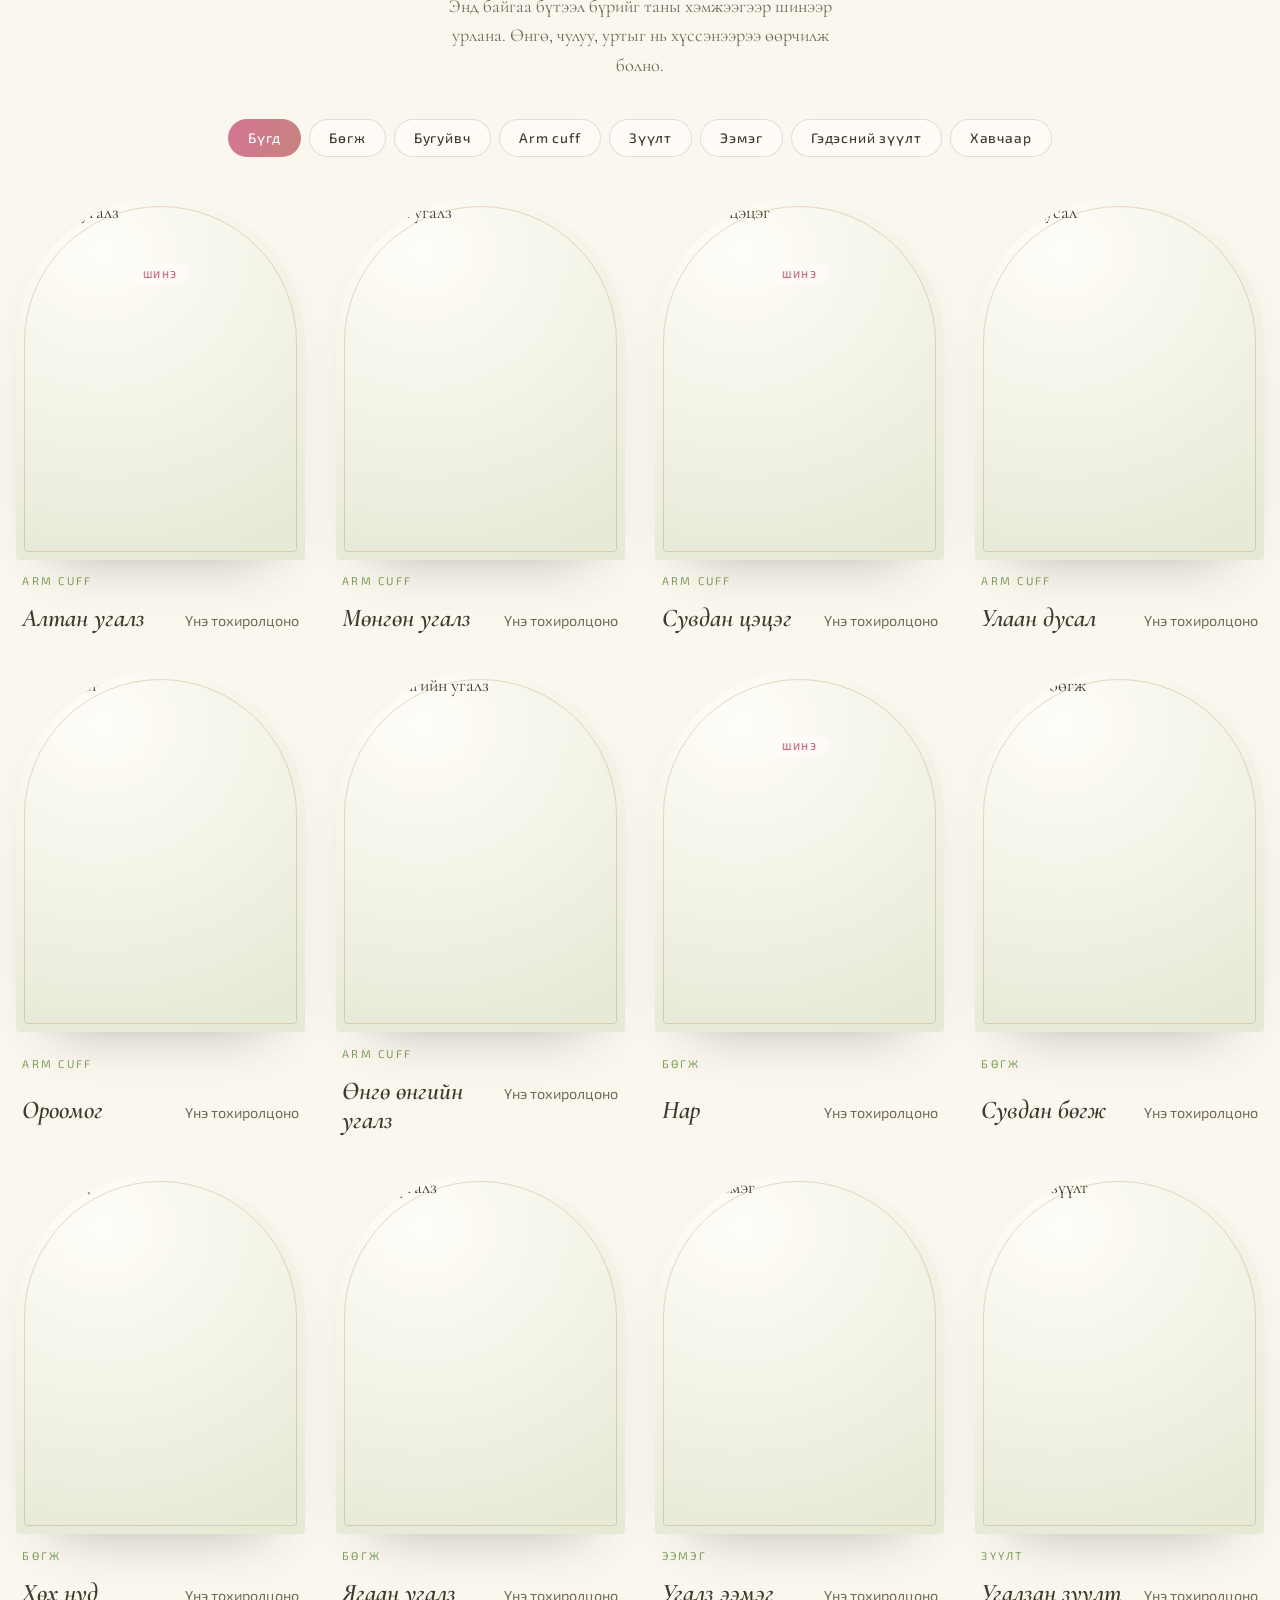
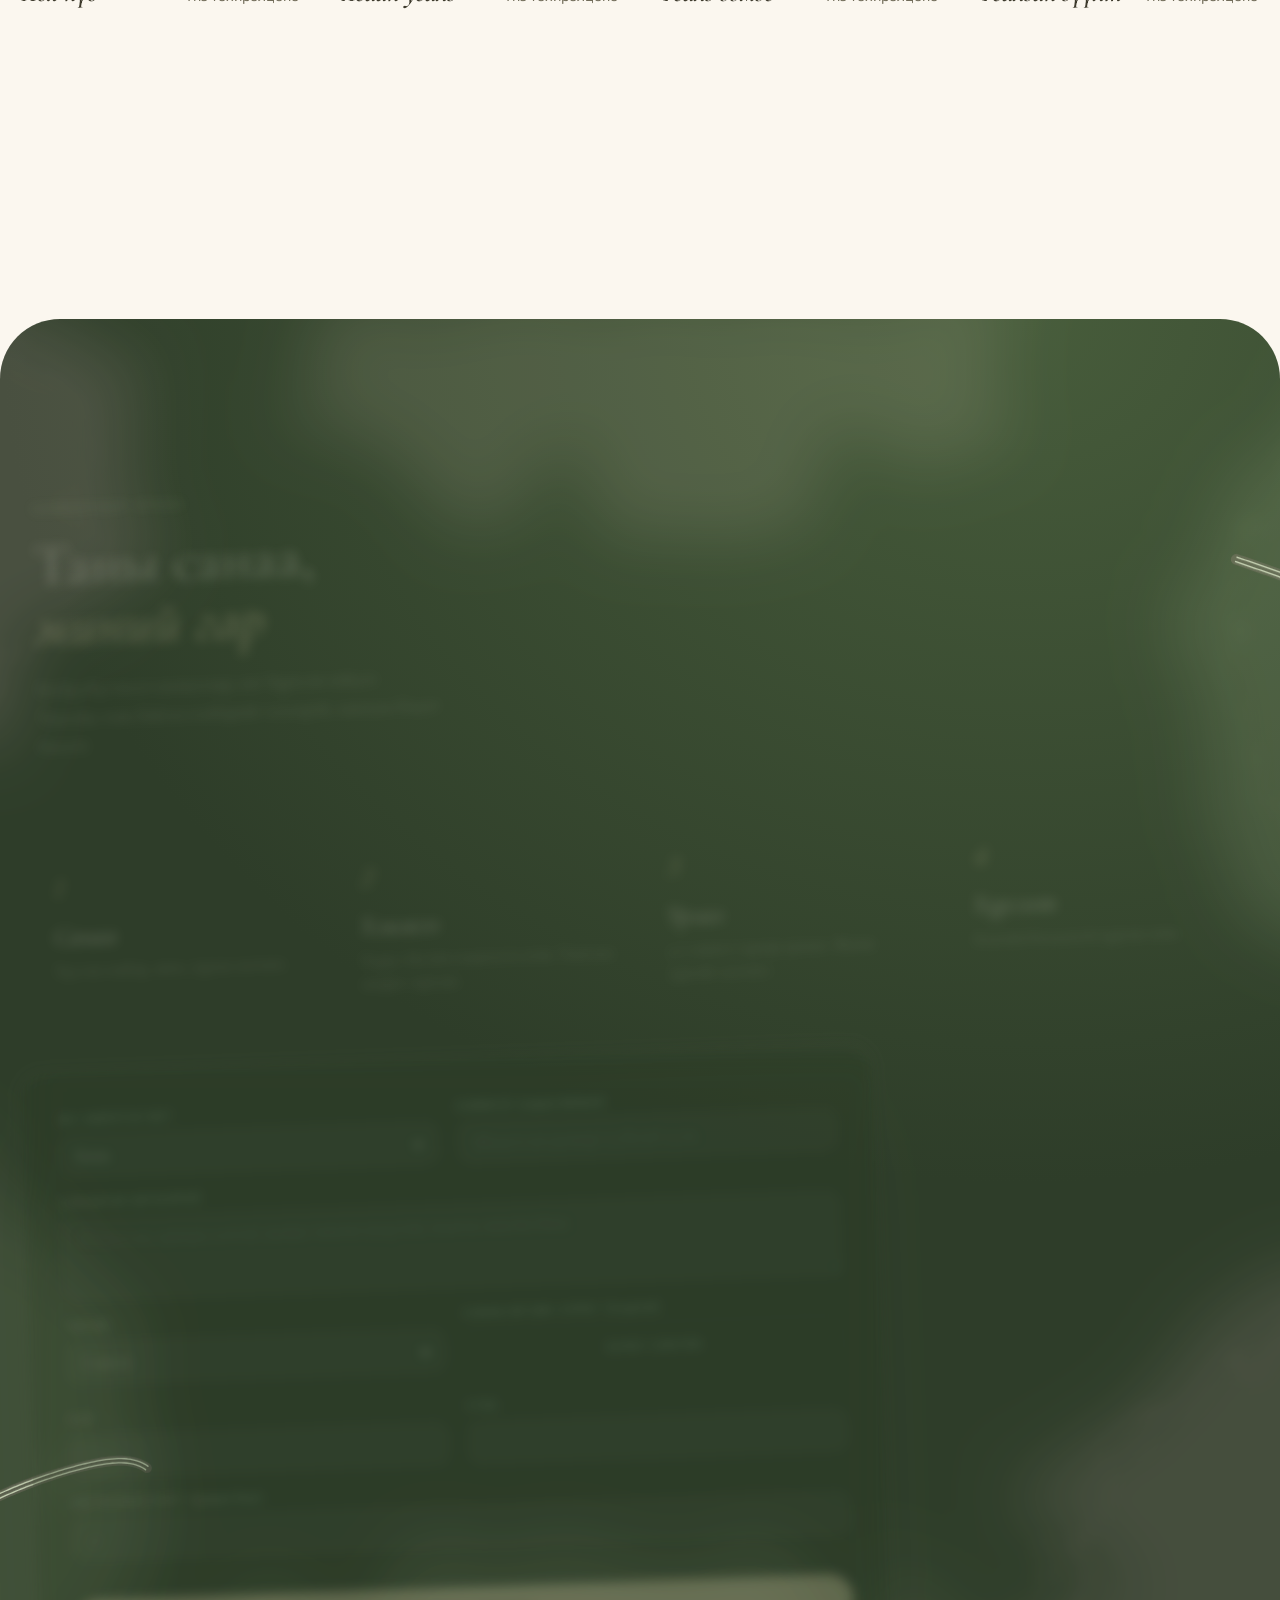
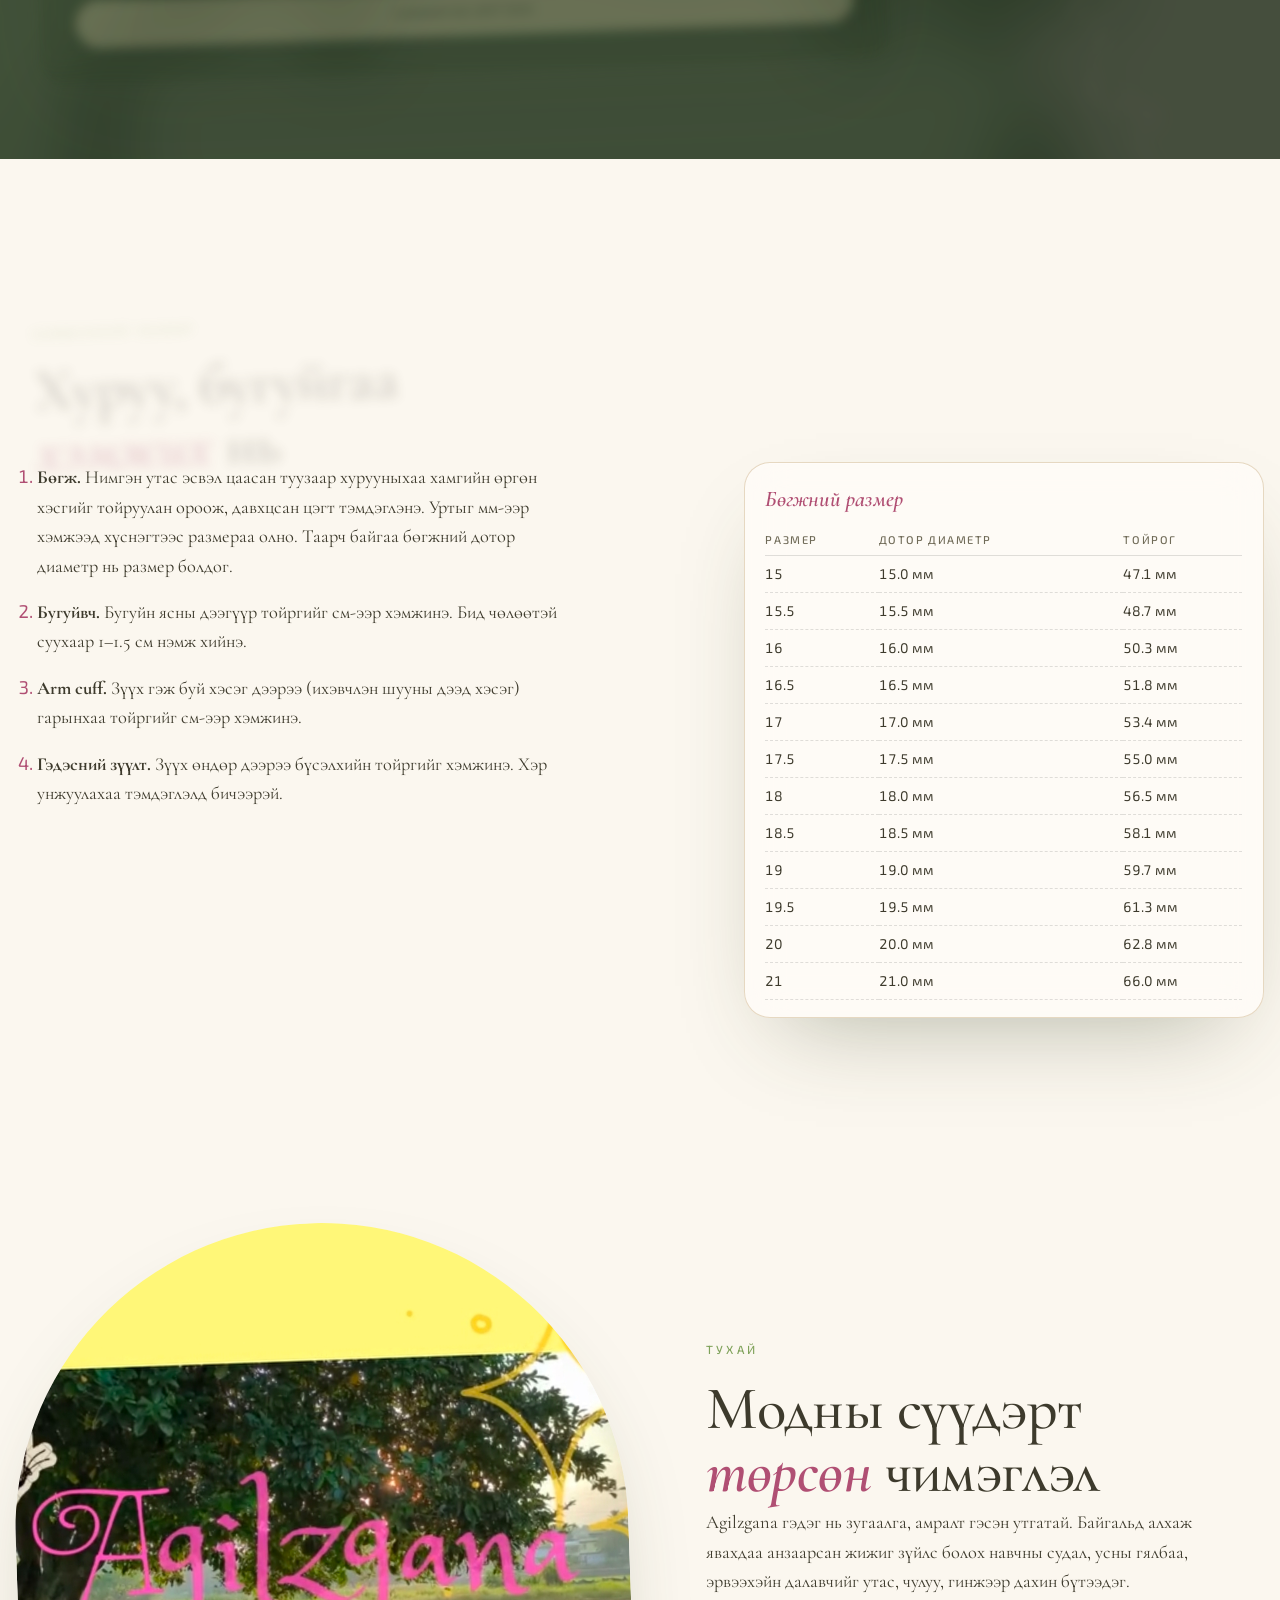
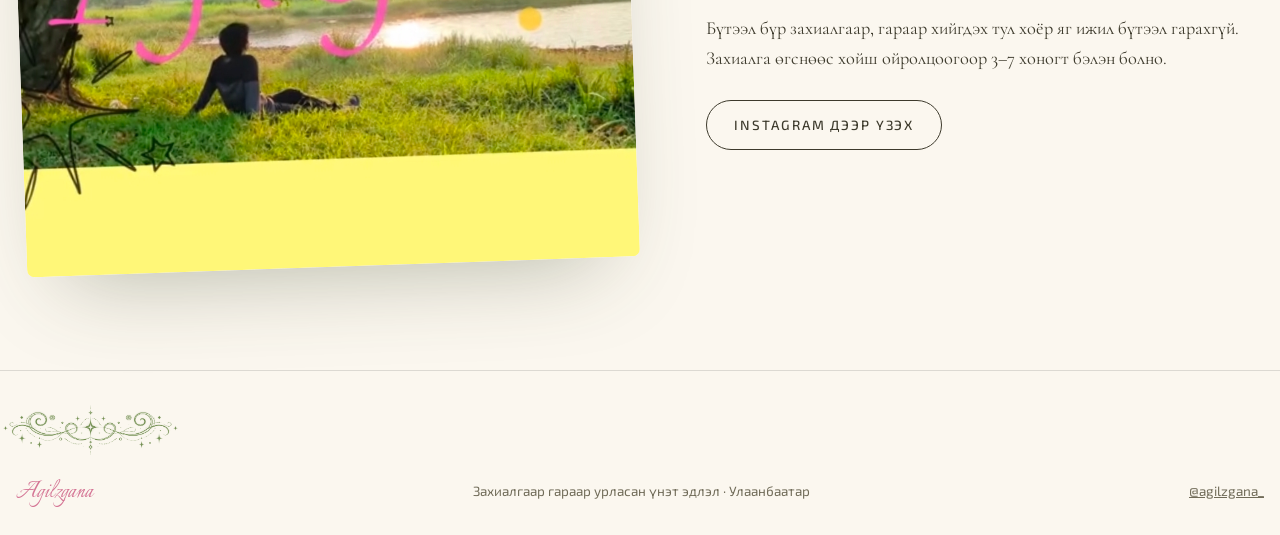
==== commit e56644fb: "Hero: clean L-shaped lily corners from Baljka's painting, dark-mode variant, fewer canvas doodles Co" ====
--- a/public/index.html
+++ b/public/index.html
@@ -67,8 +67,10 @@
   <!-- HERO -->
   <section class="hero" aria-labelledby="heroTitle">
     <canvas class="garden" id="garden" aria-hidden="true"></canvas>
-    <img class="art art-tl" src="images/flora/swirl-corner.svg" alt="" aria-hidden="true">
-    <img class="art art-br" src="images/flora/swirl-corner.svg" alt="" aria-hidden="true">
+    <img class="art art-tl art-light" src="images/flora/lily-corner.webp" alt="" aria-hidden="true">
+    <img class="art art-br art-light" src="images/flora/lily-corner.webp" alt="" aria-hidden="true">
+    <img class="art art-tl art-dark" src="images/flora/lily-corner-dark.webp" alt="" aria-hidden="true" loading="lazy">
+    <img class="art art-br art-dark" src="images/flora/lily-corner-dark.webp" alt="" aria-hidden="true" loading="lazy">
     <div class="hero-in">
       <p class="eyebrow rise" style="--d:.2s"><span class="dot"></span> Гараар урласан · Зөвхөн захиалгаар</p>
       <h1 id="heroTitle" class="logotype" aria-label="Agilzgana">
--- a/public/styles.css
+++ b/public/styles.css
@@ -110,6 +110,13 @@
 .art { pointer-events: none; user-select: none; }
 .hero .art { position: absolute; z-index: -1; width: clamp(180px, 30vw, 460px); animation: art-in 2.4s var(--ease-out) .6s both; }
 .art-tl { top: 0; left: 0; } .art-br { bottom: 0; right: 0; transform: rotate(180deg); }
+.art-dark { display: none; }
+:root[data-theme="dark"] .art-dark { display: block; }
+:root[data-theme="dark"] .art-light { display: none; }
+@media (prefers-color-scheme: dark) {
+  :root:not([data-theme="light"]) .art-dark { display: block; }
+  :root:not([data-theme="light"]) .art-light { display: none; }
+}
 @keyframes art-in { from { opacity: 0; filter: blur(8px); } }
 .d-cus-l { right: clamp(240px, 26vw, 400px); top: 1rem; width: clamp(220px, 26vw, 380px); }
 .d-cus-r { right: 1vw; bottom: 2rem; width: clamp(130px, 14vw, 210px); }
@@ -482,3 +489,4 @@
 .card-name { font-size: 1.6rem; }
 .process h3 { font-size: 1.7rem; }
 @media (max-width: 860px) { .d-size { left: auto; right: -10px; top: 0; width: 96px; opacity: .45; } }
+@media (max-width: 600px) { .hero .art { width: 132px; } .hero .art-tl { top: -6px; left: -6px; } }
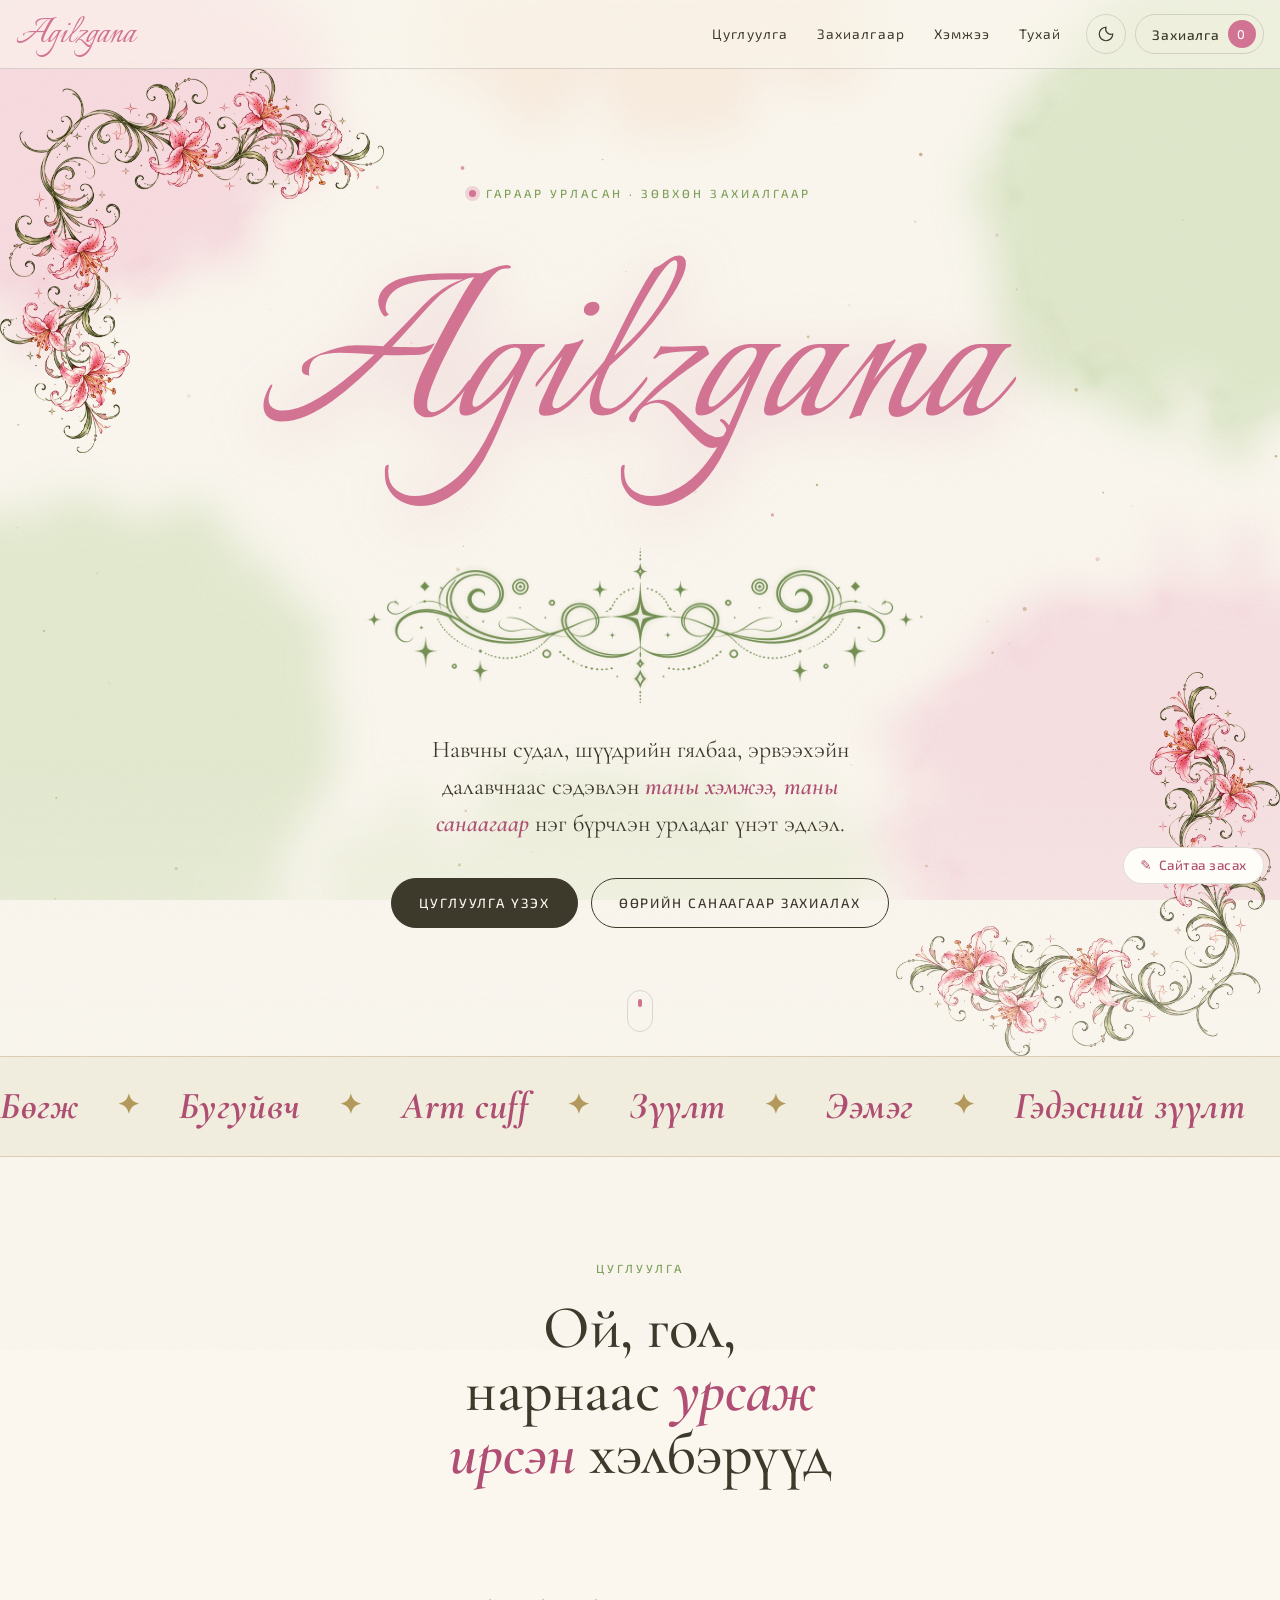
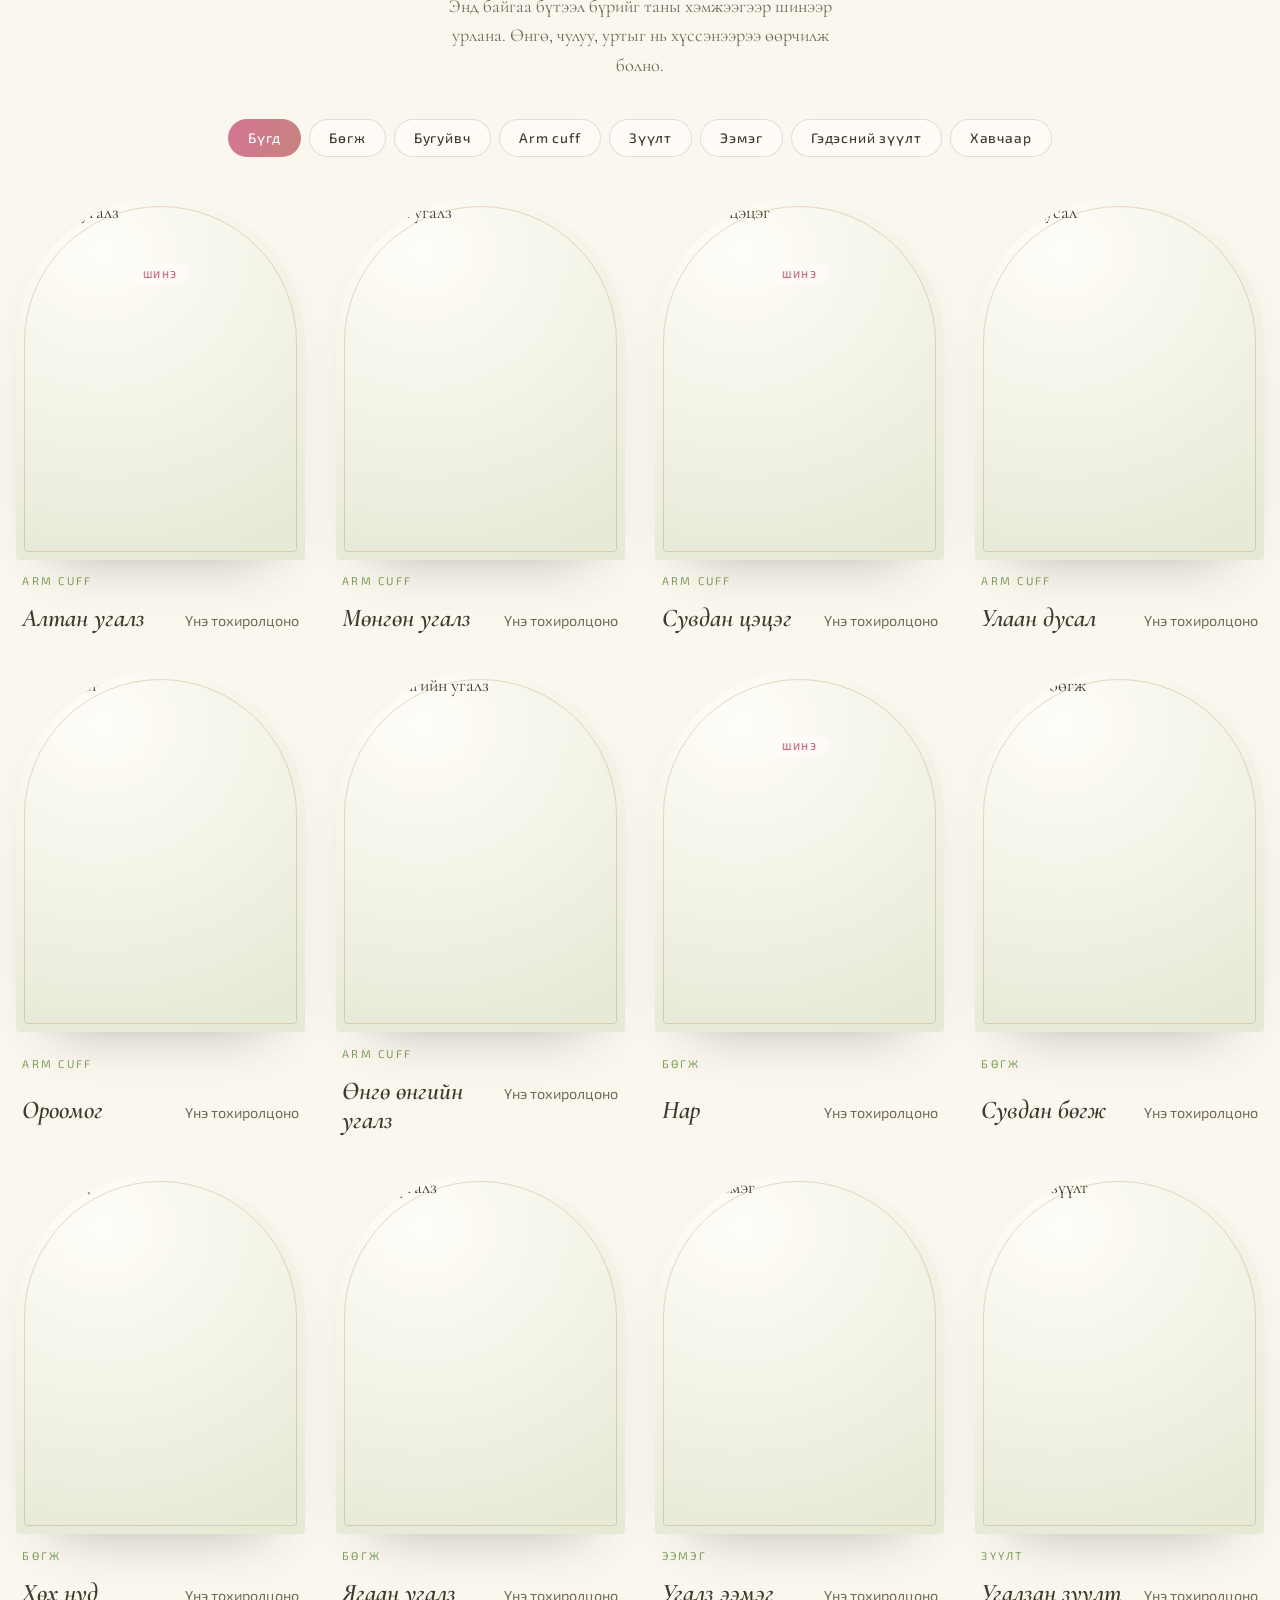
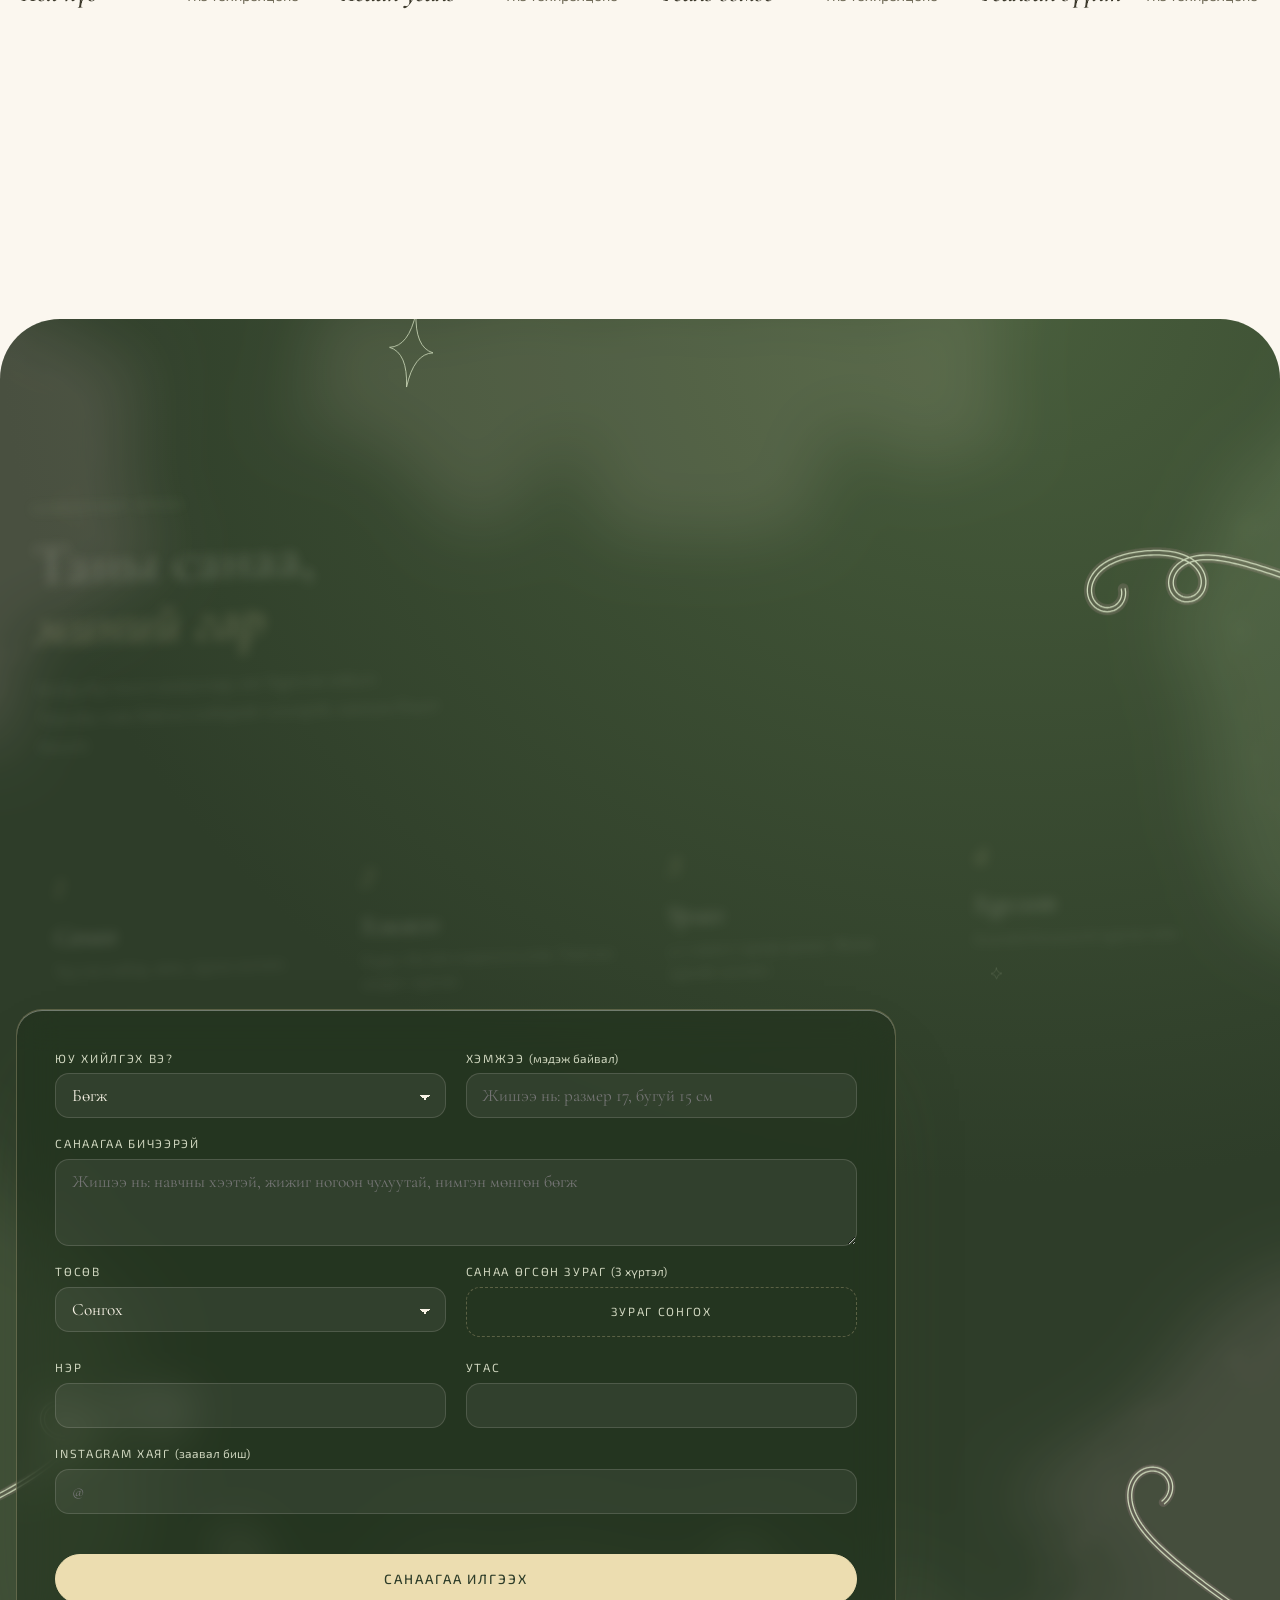
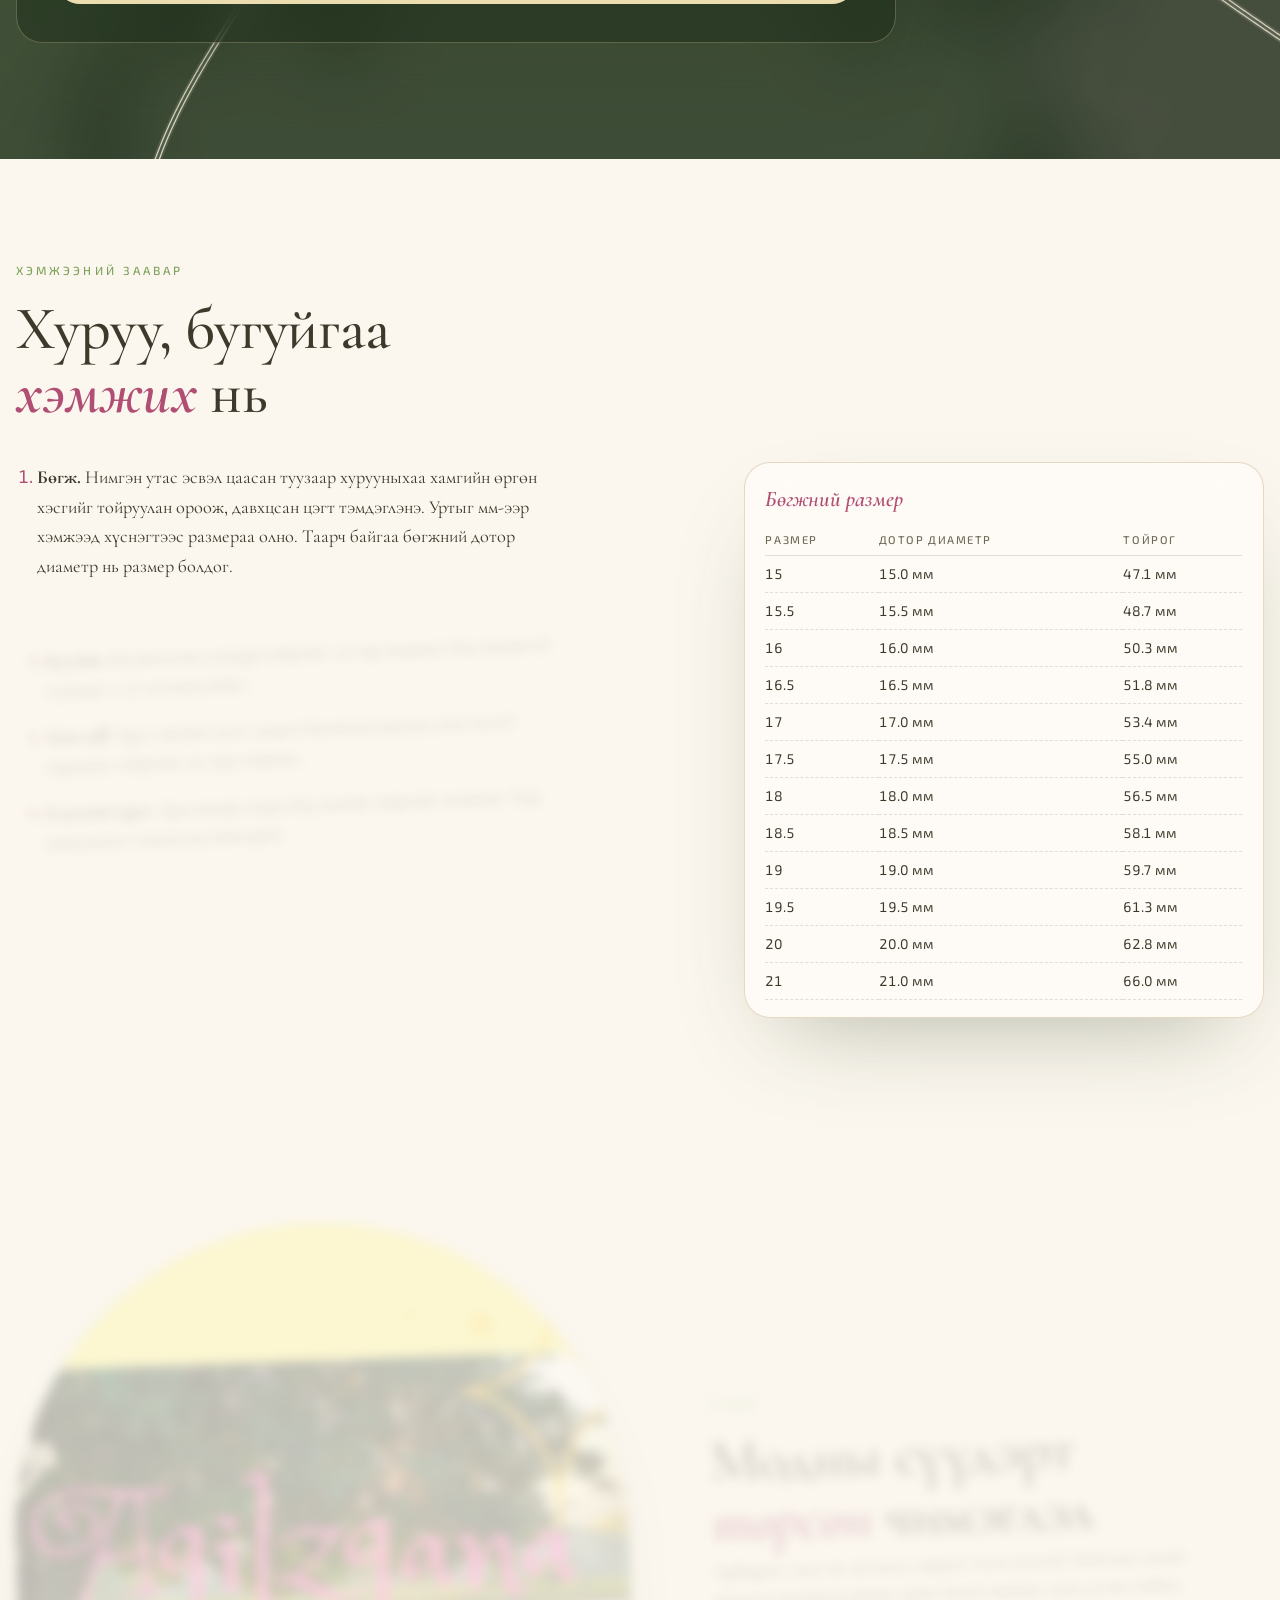
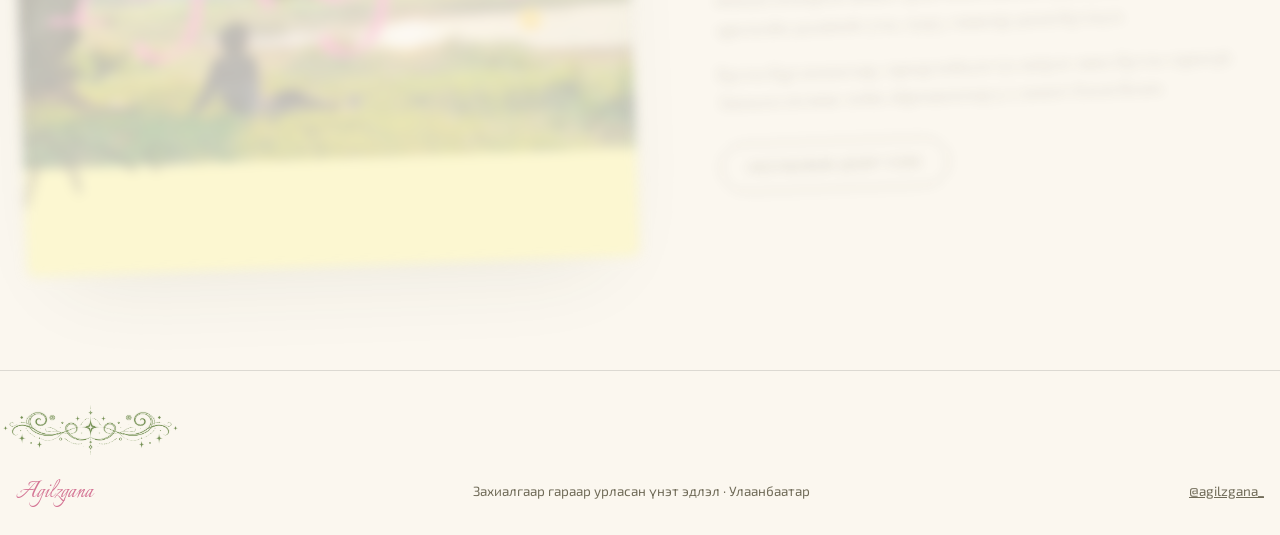
==== commit c944a66b: "Let Baljka edit the site on the page itself: texts, links, images, sizes, added or hidden parts, fon" ====
--- a/public/index.html
+++ b/public/index.html
@@ -270,6 +270,7 @@
 </aside>
 
 <script src="shared.js"></script>
+<script src="site.js"></script>
 <script src="app.js"></script>
 </body>
 </html>
--- a/public/styles.css
+++ b/public/styles.css
@@ -490,3 +490,11 @@
 .process h3 { font-size: 1.7rem; }
 @media (max-width: 860px) { .d-size { left: auto; right: -10px; top: 0; width: 96px; opacity: .45; } }
 @media (max-width: 600px) { .hero .art { width: 132px; } .hero .art-tl { top: -6px; left: -6px; } }
+
+/* ---------- content Baljka edits on the page (site.js) ---------- */
+.agz-hide { display: none !important; }
+.user-img { display: block; max-width: min(100%, 560px); height: auto; margin: 1.4rem auto; border-radius: 14px; }
+.agz-pencil { position: fixed; z-index: 60; right: 16px; bottom: 16px; display: flex; align-items: center; gap: .4rem; padding: .6rem 1rem; border-radius: 999px; border: 1px solid var(--line, rgba(0,0,0,.12));
+  background: var(--bg-2); color: var(--petal-ink); font: 500 .84rem var(--f-tech); letter-spacing: .04em; box-shadow: var(--shadow); cursor: pointer; }
+.agz-pencil:hover { background: var(--petal); color: #fff; }
+@media (max-width: 640px) { .agz-pencil span { display: none; } }
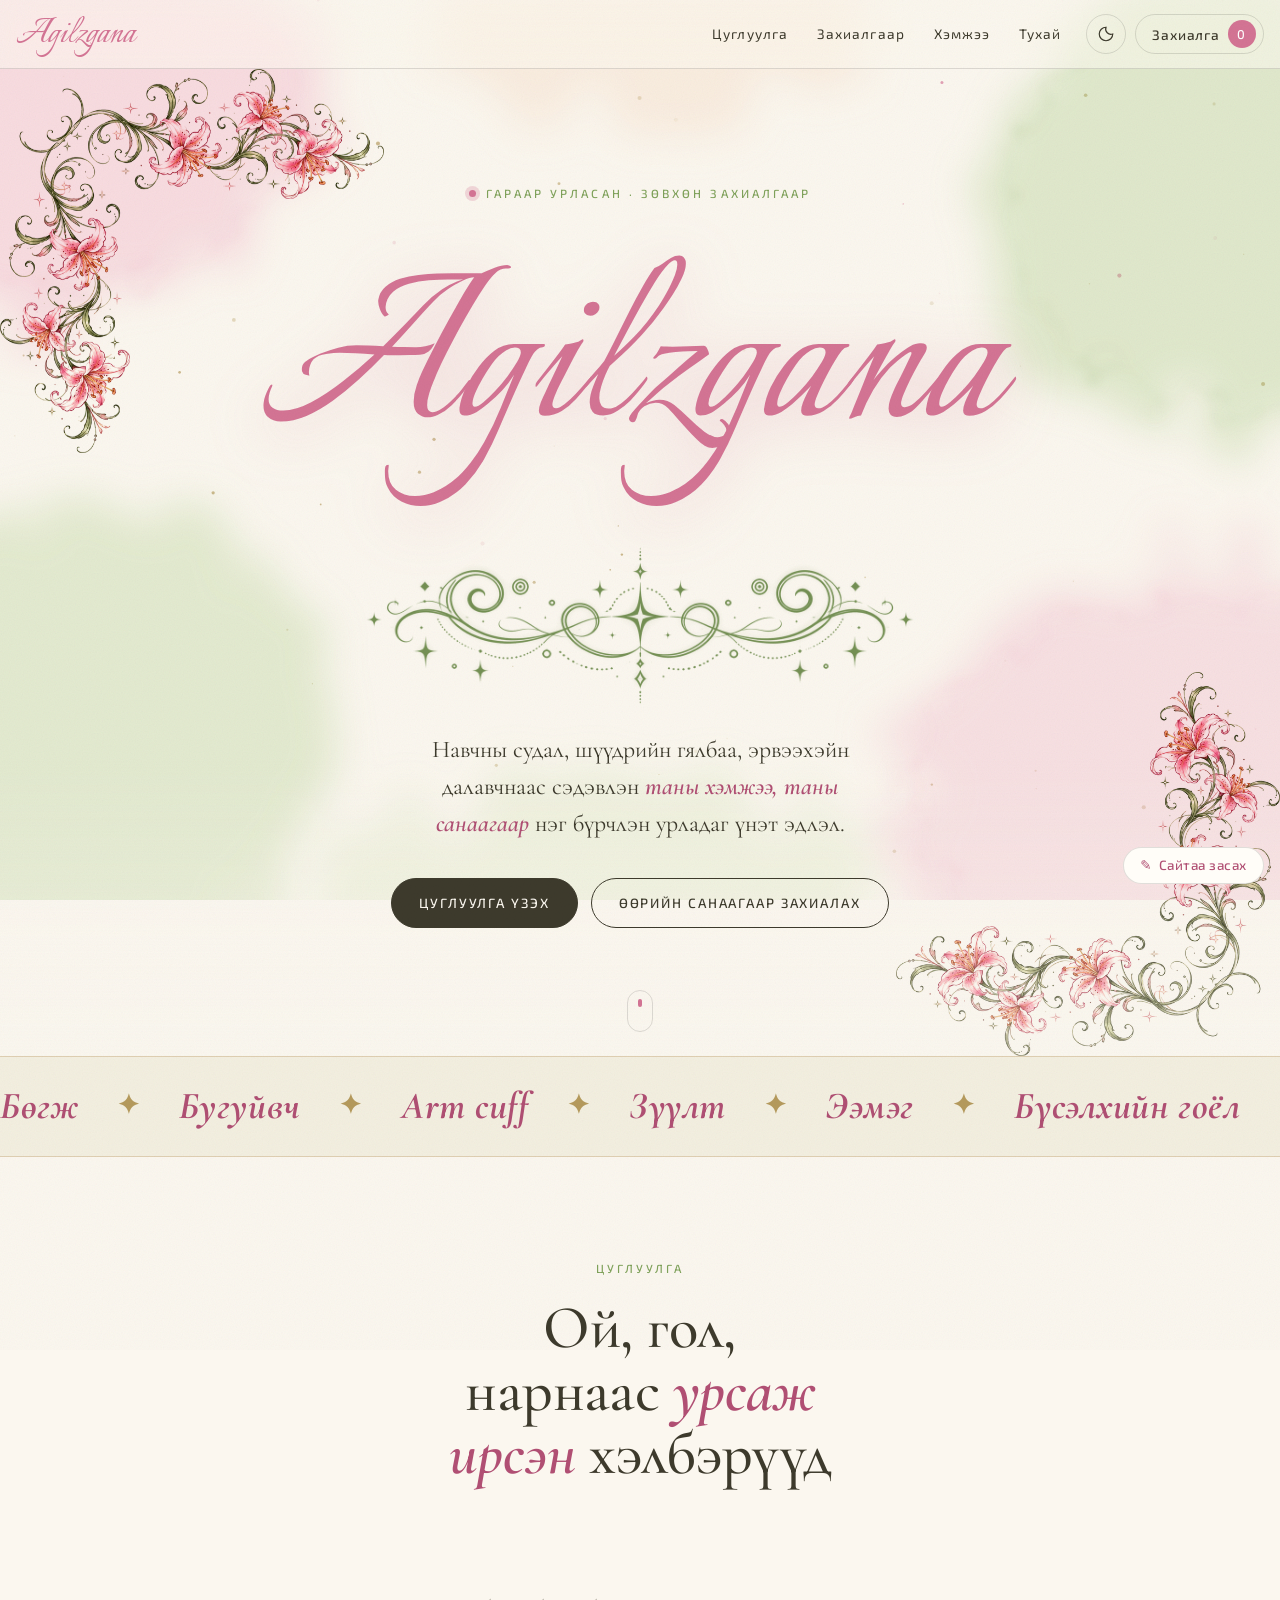
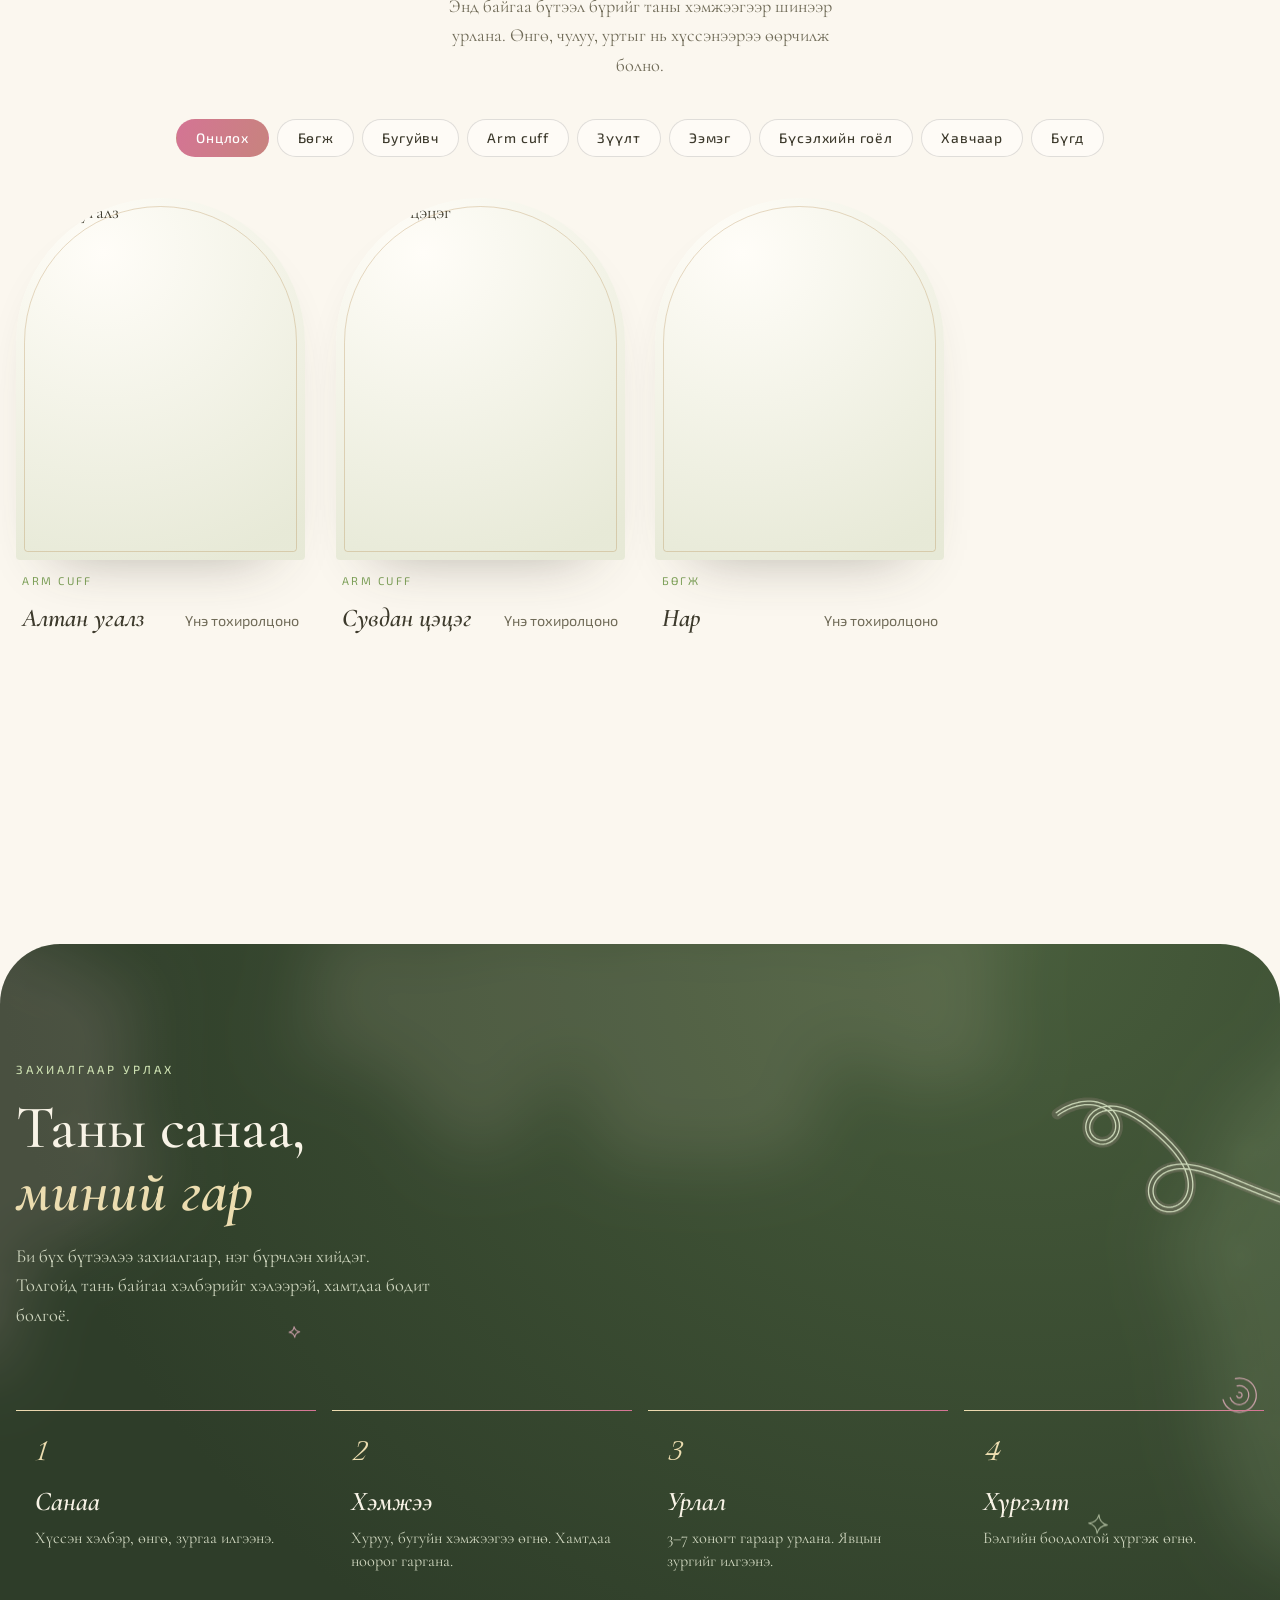
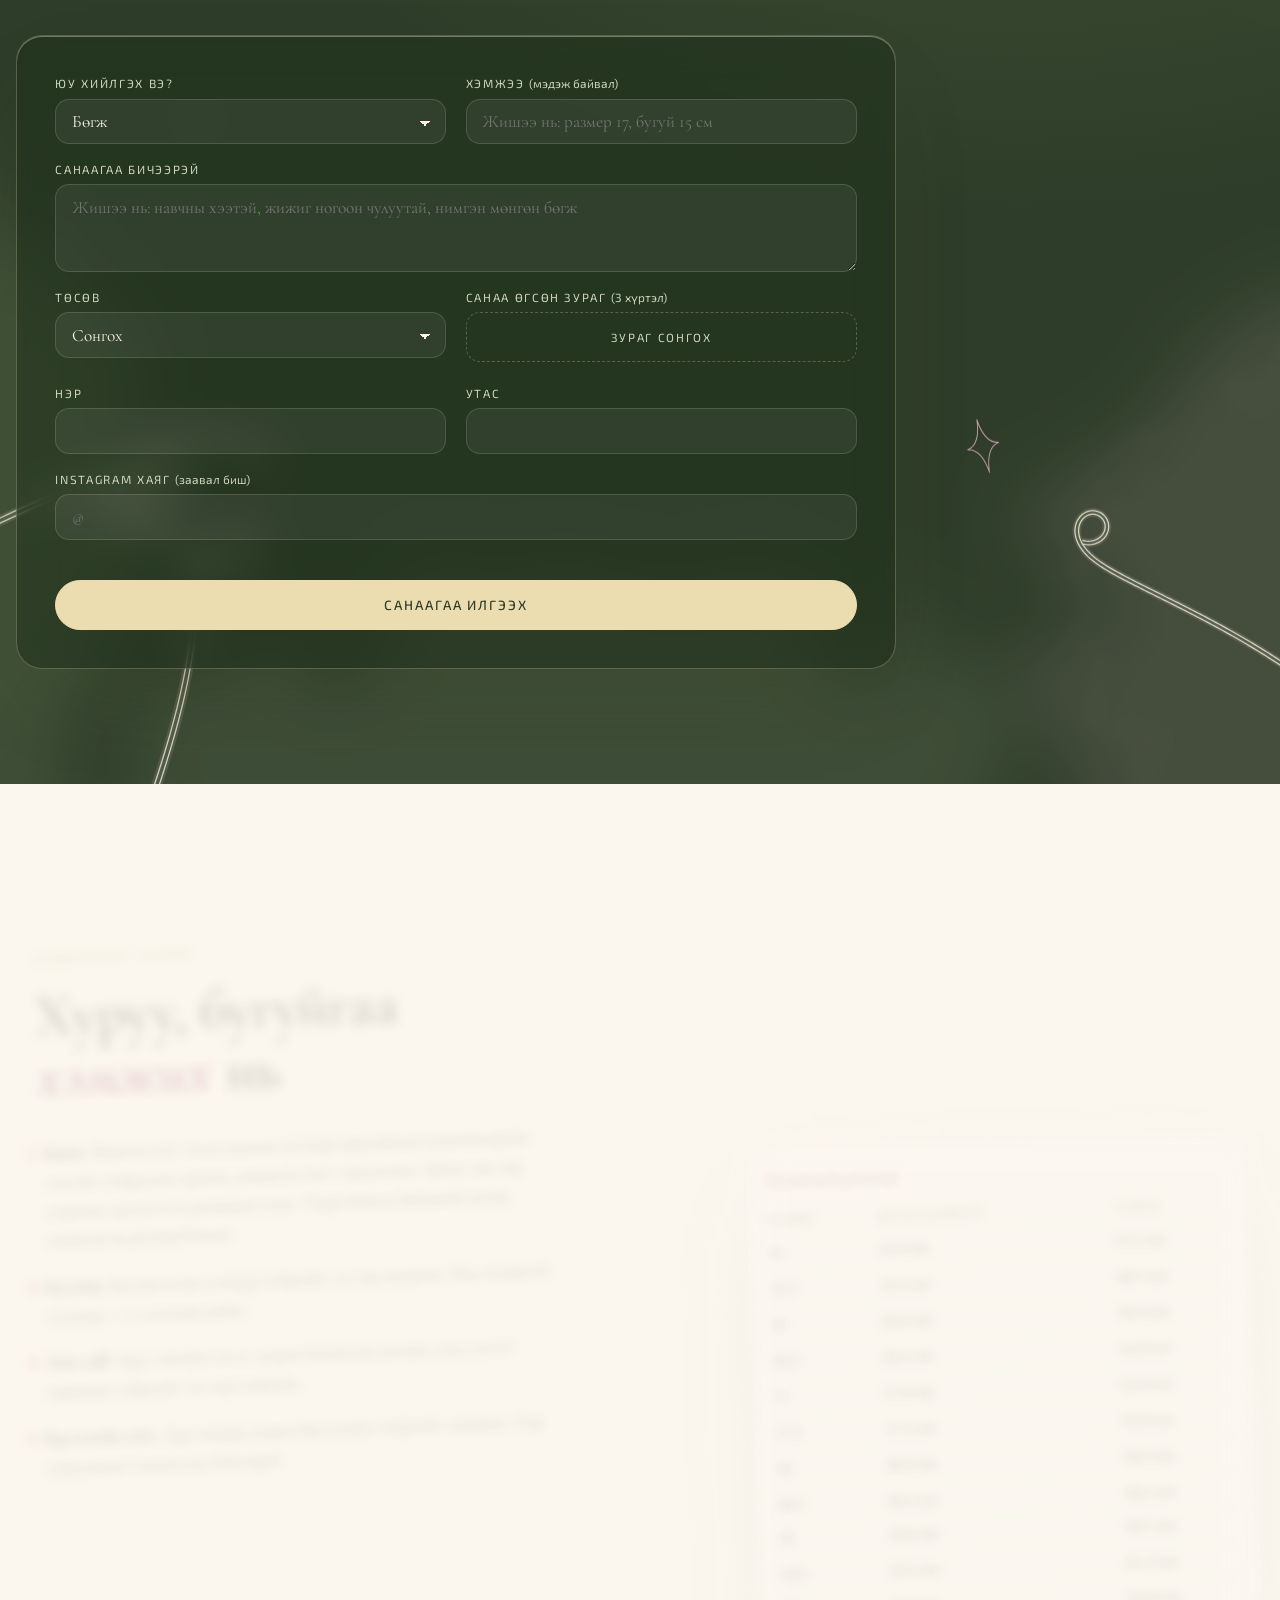
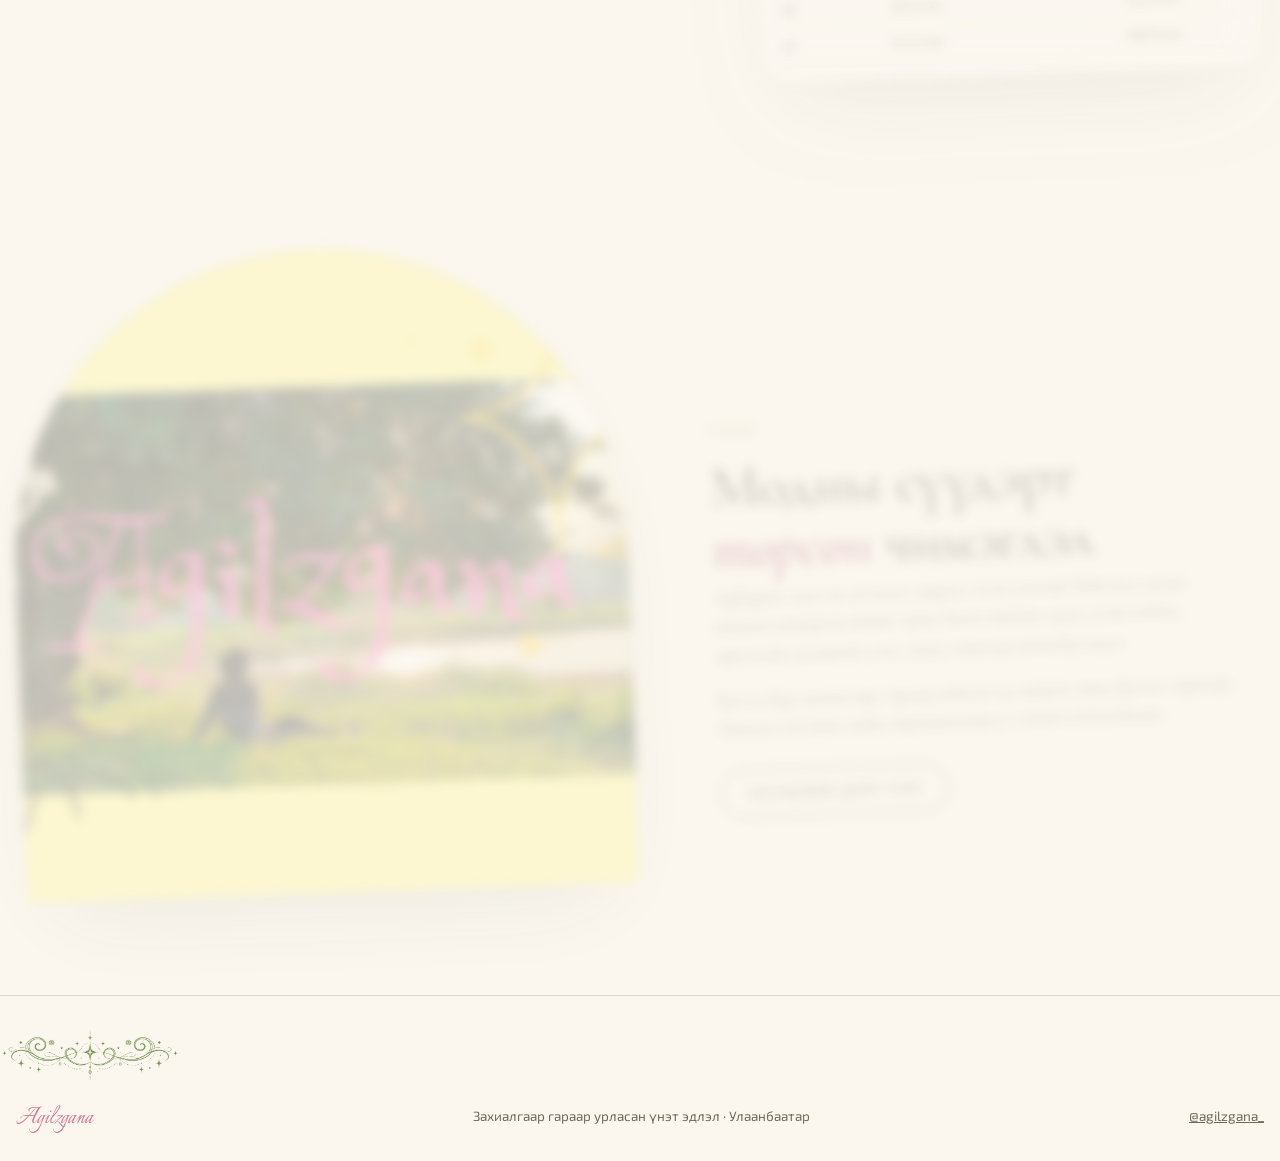
==== commit ec4b95fb: "Shop tabs: Онцлох (featured pieces) first and selected, Бүгд last; belly category renamed Бүсэлхийн " ====
--- a/public/index.html
+++ b/public/index.html
@@ -169,7 +169,7 @@
         <li><strong>Бөгж.</strong> Нимгэн утас эсвэл цаасан туузаар хурууныхаа хамгийн өргөн хэсгийг тойруулан ороож, давхцсан цэгт тэмдэглэнэ. Уртыг мм-ээр хэмжээд хүснэгтээс размераа олно. Таарч байгаа бөгжний дотор диаметр нь размер болдог.</li>
         <li><strong>Бугуйвч.</strong> Бугуйн ясны дээгүүр тойргийг см-ээр хэмжинэ. Бид чөлөөтэй суухаар 1–1.5 см нэмж хийнэ.</li>
         <li><strong>Arm cuff.</strong> Зүүх гэж буй хэсэг дээрээ (ихэвчлэн шууны дээд хэсэг) гарынхаа тойргийг см-ээр хэмжинэ.</li>
-        <li><strong>Гэдэсний зүүлт.</strong> Зүүх өндөр дээрээ бүсэлхийн тойргийг хэмжинэ. Хэр унжуулахаа тэмдэглэлд бичээрэй.</li>
+        <li><strong>Бүсэлхийн гоёл.</strong> Зүүх өндөр дээрээ бүсэлхийн тойргийг хэмжинэ. Хэр унжуулахаа тэмдэглэлд бичээрэй.</li>
       </ol>
       <div class="table-wrap glass">
         <table class="size-table">
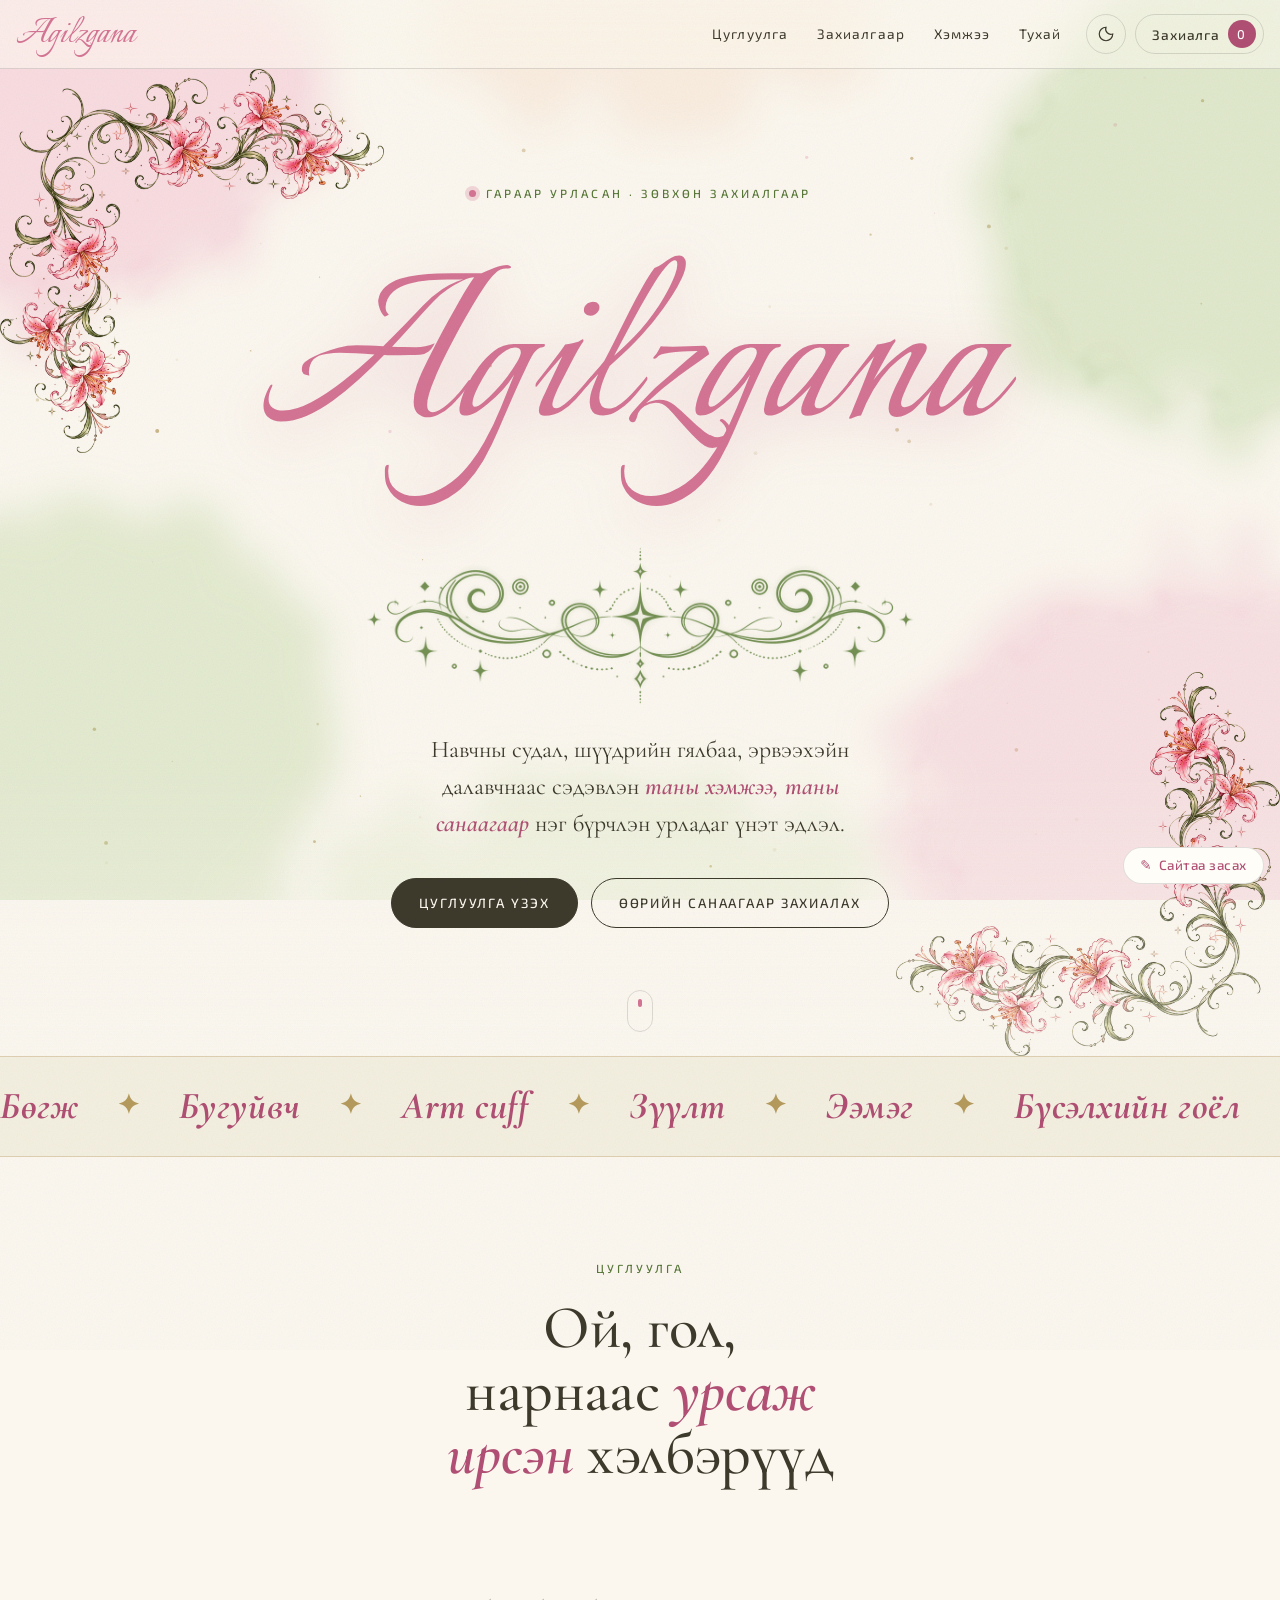
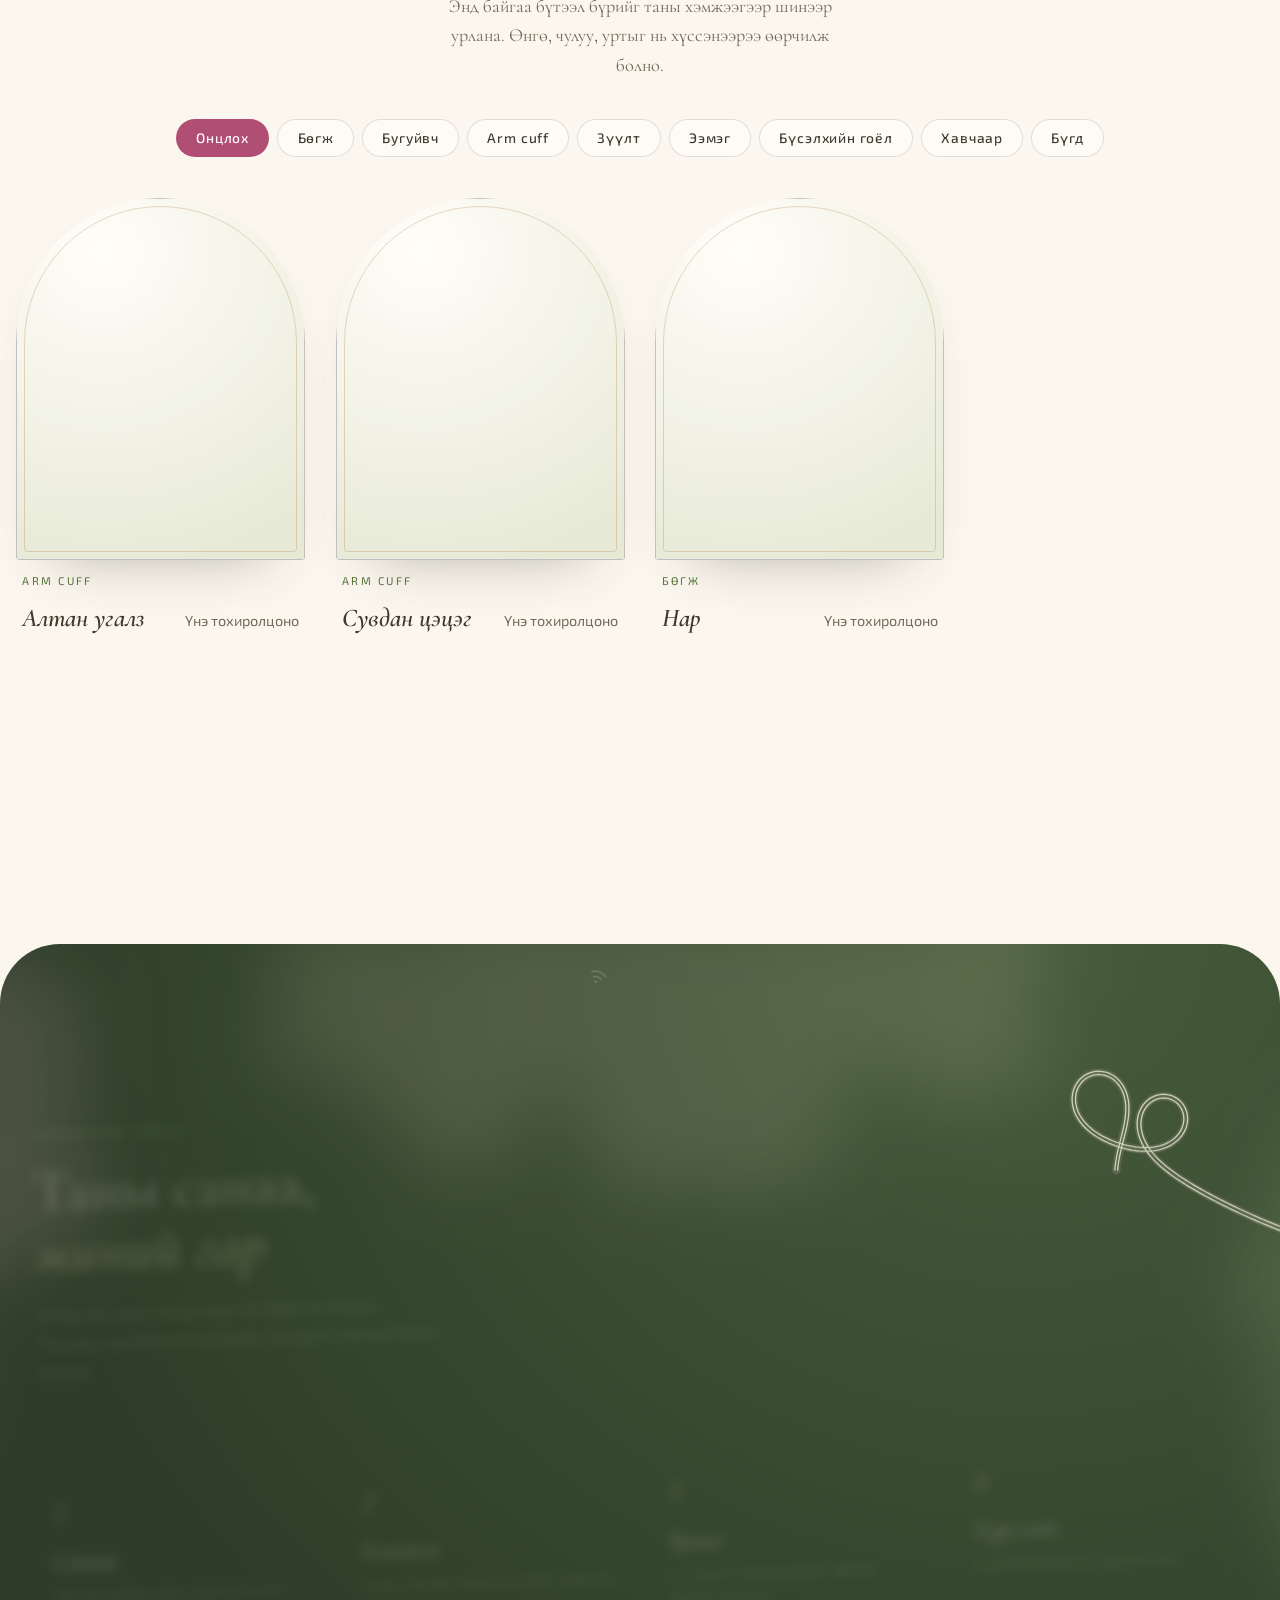
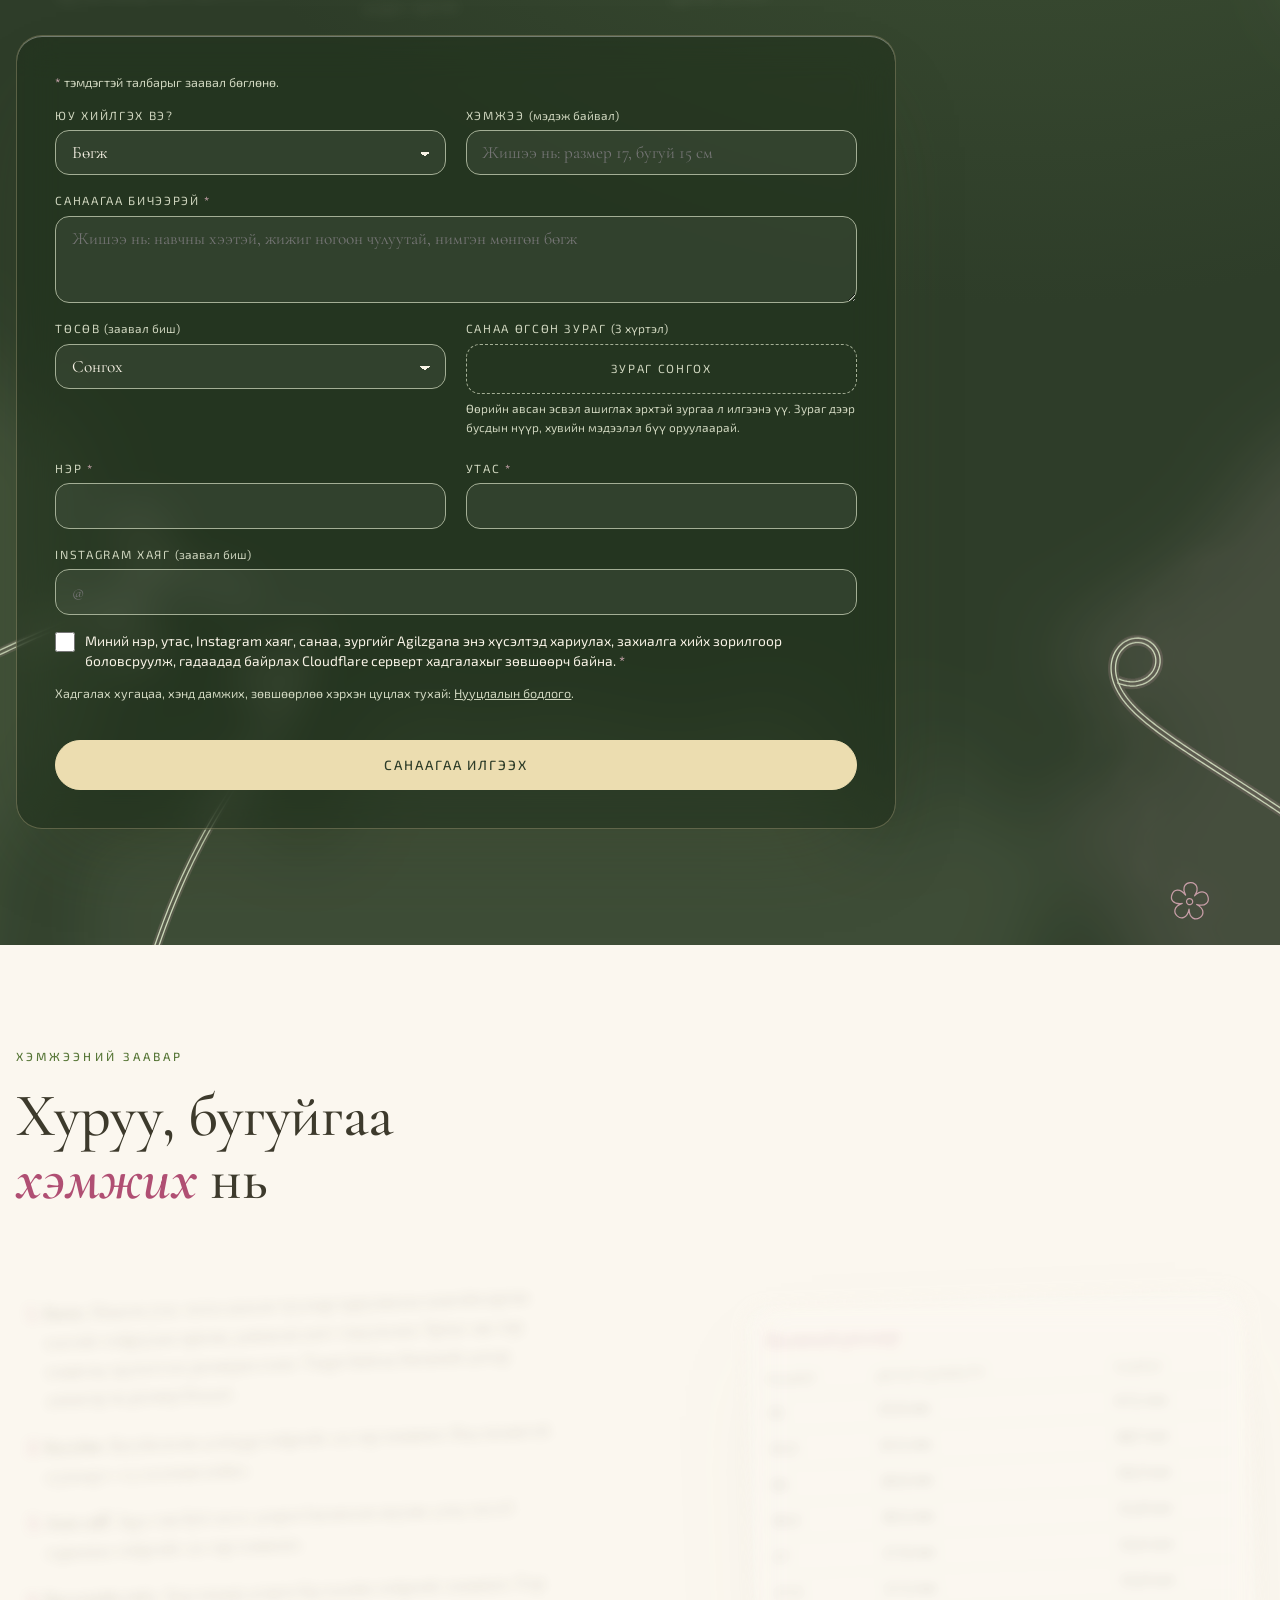
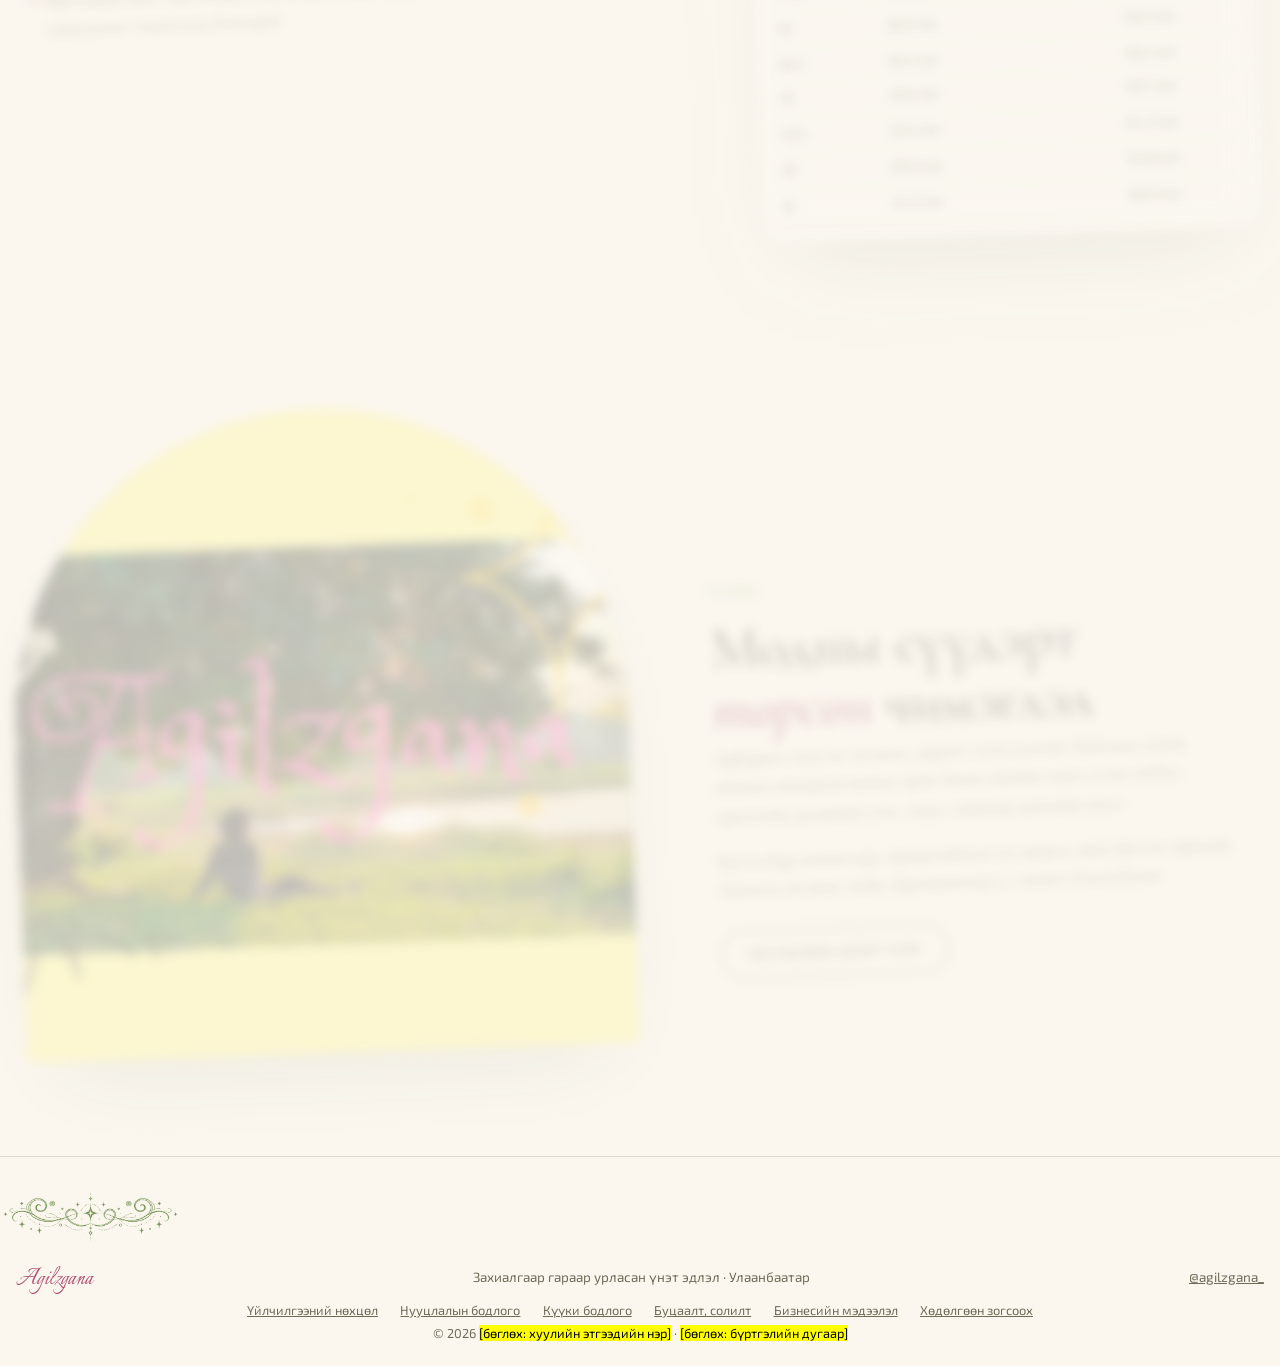
==== commit 5026ba59: "Legal pages, form consent, data minimisation and accessibility fixes - Privacy, terms, cookie, refun" ====
--- a/public/index.html
+++ b/public/index.html
@@ -10,13 +10,12 @@
 <meta property="og:description" content="Захиалгаар гараар урладаг, байгалиас сэдэвлэсэн үнэт эдлэл">
 <meta property="og:image" content="images/banner.jpg">
 <meta name="theme-color" content="#FBF7EF">
-<link rel="preconnect" href="https://fonts.googleapis.com">
-<link rel="preconnect" href="https://fonts.gstatic.com" crossorigin>
-<link rel="stylesheet" href="https://fonts.googleapis.com/css2?family=Italianno&family=Cormorant+Garamond:ital,wght@0,400;0,500;0,600;1,400;1,500;1,600;1,700&family=Exo+2:wght@300;400;500;600&display=swap">
+<link rel="stylesheet" href="fonts/fonts.css">
 <link rel="stylesheet" href="styles.css">
-<script>document.documentElement.classList.add("js");try{var t=localStorage.getItem("agz-theme");if(t)document.documentElement.setAttribute("data-theme",t);if(sessionStorage.getItem("agz-intro"))document.documentElement.classList.add("no-intro")}catch(e){}</script>
+<script>document.documentElement.classList.add("js");try{var t=localStorage.getItem("agz-theme");if(t)document.documentElement.setAttribute("data-theme",t);if(localStorage.getItem("agz-motion")==="off")document.documentElement.classList.add("calm","no-intro");if(sessionStorage.getItem("agz-intro"))document.documentElement.classList.add("no-intro")}catch(e){}</script>
 </head>
 <body>
+<a class="skip" href="#main">Үндсэн агуулга руу алгасах</a>
 
 <!-- Reusable hand-drawn ornaments: угалз flourish, flower bloom, star swirl, swan (generated line art, pathLength=1 for draw-in) -->
 <svg width="0" height="0" style="position:absolute" aria-hidden="true">
@@ -53,14 +52,14 @@
       <button class="icon-btn" id="themeBtn" type="button" aria-label="Өдөр, шөнийн горим солих">
         <svg viewBox="0 0 24 24" width="18" height="18" aria-hidden="true"><path d="M12 3a9 9 0 1 0 9 9 7 7 0 0 1-9-9z" fill="none" stroke="currentColor" stroke-width="1.6"/></svg>
       </button>
-      <button class="bag-btn" id="bagBtn" type="button">
-        <span class="bag-label">Захиалга</span> <span class="bag-count" id="bagCount">0</span>
+      <button class="bag-btn" id="bagBtn" type="button" aria-haspopup="dialog" aria-label="Захиалгын жагсаалт нээх">
+        <span class="bag-label" aria-hidden="true">Захиалга</span> <span class="bag-count" id="bagCount" aria-hidden="true">0</span>
       </button>
     </div>
   </div>
 </header>
 
-<main id="main">
+<main id="main" tabindex="-1">
   <!-- scroll-drawn vine that runs down the whole page -->
   <svg class="page-vine" id="pageVine" aria-hidden="true" preserveAspectRatio="none"><path id="pageVinePath"/></svg>
 
@@ -101,8 +100,8 @@
       <span class="head-orn flourish" aria-hidden="true"></span>
       <p class="sub">Энд байгаа бүтээл бүрийг таны хэмжээгээр шинээр урлана. Өнгө, чулуу, уртыг нь хүссэнээрээ өөрчилж болно.</p>
     </div>
-    <div class="cats" id="cats" role="tablist" aria-label="Төрөл"></div>
-    <div class="grid" id="grid"></div>
+    <div class="cats" id="cats" role="group" aria-label="Төрлөөр шүүх"></div>
+    <div class="grid" id="grid" aria-live="polite"></div>
     <p class="note" id="exampleNote" hidden>Одоо харагдаж буй бүтээл, үнэ нь жишээ. Админ хуудаснаас жинхэнэ зураг, үнээ оруулахад солигдоно.</p>
   </section>
 
@@ -125,21 +124,25 @@
         <li><span class="p-num">3</span><h3>Урлал</h3><p>3–7 хоногт гараар урлана. Явцын зургийг илгээнэ.</p></li>
         <li><span class="p-num">4</span><h3>Хүргэлт</h3><p>Бэлгийн боодолтой хүргэж өгнө.</p></li>
       </ol>
-      <form class="custom-form glass" id="customForm" novalidate>
+      <form class="custom-form glass" id="customForm" novalidate aria-describedby="cReqNote">
+        <p class="form-note" id="cReqNote"><span class="req" aria-hidden="true">*</span> тэмдэгтэй талбарыг заавал бөглөнө.</p>
         <div class="cf-grid">
           <div class="field"><label for="cCat">Юу хийлгэх вэ?</label><select id="cCat"></select></div>
           <div class="field"><label for="cSize">Хэмжээ <span class="opt">(мэдэж байвал)</span></label><input id="cSize" placeholder="Жишээ нь: размер 17, бугуй 15 см"></div>
-          <div class="field span2"><label for="cIdea">Санаагаа бичээрэй</label><textarea id="cIdea" rows="3" placeholder="Жишээ нь: навчны хээтэй, жижиг ногоон чулуутай, нимгэн мөнгөн бөгж"></textarea></div>
-          <div class="field"><label for="cBudget">Төсөв</label>
+          <div class="field span2"><label for="cIdea" class="is-req">Санаагаа бичээрэй</label><textarea id="cIdea" rows="3" aria-required="true" aria-describedby="cErr" placeholder="Жишээ нь: навчны хээтэй, жижиг ногоон чулуутай, нимгэн мөнгөн бөгж"></textarea></div>
+          <div class="field"><label for="cBudget" class="is-opt">Төсөв</label>
             <select id="cBudget"><option value="">Сонгох</option><option>50 000₮ хүртэл</option><option>50–100 000₮</option><option>100–200 000₮</option><option>200 000₮-аас дээш</option></select></div>
           <div class="field"><label for="cFiles">Санаа өгсөн зураг <span class="opt">(3 хүртэл)</span></label>
-            <label class="drop" for="cFiles"><input id="cFiles" type="file" accept="image/*" multiple><span>Зураг сонгох</span></label>
+            <label class="drop" for="cFiles"><input id="cFiles" type="file" accept="image/*" multiple aria-describedby="cFilesHelp"><span>Зураг сонгох</span></label>
+            <p class="help" id="cFilesHelp">Өөрийн авсан эсвэл ашиглах эрхтэй зургаа л илгээнэ үү. Зураг дээр бусдын нүүр, хувийн мэдээлэл бүү оруулаарай.</p>
             <div class="thumbs" id="cThumbs"></div></div>
-          <div class="field"><label for="cName">Нэр</label><input id="cName" autocomplete="name"></div>
-          <div class="field"><label for="cPhone">Утас</label><input id="cPhone" type="tel" inputmode="tel" autocomplete="tel"></div>
+          <div class="field"><label for="cName" class="is-req">Нэр</label><input id="cName" autocomplete="name" aria-required="true" aria-describedby="cErr"></div>
+          <div class="field"><label for="cPhone" class="is-req">Утас</label><input id="cPhone" type="tel" inputmode="tel" autocomplete="tel" aria-required="true" aria-describedby="cErr"></div>
           <div class="field span2"><label for="cIg">Instagram хаяг <span class="opt">(заавал биш)</span></label><input id="cIg" placeholder="@"></div>
           <input class="hp" id="cWebsite" tabindex="-1" autocomplete="off" aria-hidden="true">
         </div>
+        <label class="consent" for="cConsent"><input type="checkbox" id="cConsent" aria-required="true" aria-describedby="cErr cConsentMore"><span>Миний нэр, утас, Instagram хаяг, санаа, зургийг <span data-biz="shortName"></span> энэ хүсэлтэд хариулах, захиалга хийх зорилгоор боловсруулж, гадаадад байрлах Cloudflare серверт хадгалахыг зөвшөөрч байна. <span class="req" aria-hidden="true">*</span></span></label>
+        <p class="form-note" id="cConsentMore">Хадгалах хугацаа, хэнд дамжих, зөвшөөрлөө хэрхэн цуцлах тухай: <a href="privacy.html" target="_blank">Нууцлалын бодлого<span class="sr-only"> (шинэ цонхонд)</span></a>.</p>
         <p class="err" id="cErr" role="alert"></p>
         <button class="btn primary wide" type="submit"><span>Санаагаа илгээх</span></button>
       </form>
@@ -150,7 +153,7 @@
         <pre class="order-text" id="customText"></pre>
         <div class="sent-actions">
           <button class="btn ghost" type="button" id="customCopy"><span>Текст хуулах</span></button>
-          <a class="btn primary" id="customDm" href="https://ig.me/m/agilzgana_" target="_blank" rel="noopener"><span>Instagram-аар бичих</span></a>
+          <a class="btn primary" id="customDm" aria-describedby="newWin" href="https://ig.me/m/agilzgana_" target="_blank" rel="noopener"><span>Instagram-аар бичих</span></a>
         </div>
         <p class="hint" id="customHint" role="status"></p>
       </div>
@@ -185,7 +188,7 @@
   <section class="story" id="story" aria-labelledby="storyTitle">
     <figure class="story-photo">
       <span class="frame-orn tl flourish" aria-hidden="true"></span>
-      <img src="images/banner.jpg" alt="Agilzgana брэндийн баннер: модны сүүдэрт, нуурын эрэг дээр амарч буй хүн" loading="lazy" width="1080" height="796">
+      <img src="images/banner.jpg" alt="Agilzgana гэсэн ягаан бичигтэй баннер: модны сүүдэрт, нуурын эргийн зүлгэн дээр сууж буй хүн, эрвээхэй, одны чимэглэлтэй" loading="lazy" width="1080" height="796">
       <span class="frame-orn br flourish" aria-hidden="true"></span>
     </figure>
     <div class="story-text">
@@ -194,7 +197,7 @@
       <h2 id="storyTitle" class="h2">Модны сүүдэрт <em>төрсөн</em> чимэглэл</h2>
       <p>Agilzgana гэдэг нь зугаалга, амралт гэсэн утгатай. Байгальд алхаж явахдаа анзаарсан жижиг зүйлс болох навчны судал, усны гялбаа, эрвээхэйн далавчийг утас, чулуу, гинжээр дахин бүтээдэг.</p>
       <p>Бүтээл бүр захиалгаар, гараар хийгдэх тул хоёр яг ижил бүтээл гарахгүй. Захиалга өгснөөс хойш ойролцоогоор 3–7 хоногт бэлэн болно.</p>
-      <a class="btn ghost" href="https://www.instagram.com/agilzgana_/" target="_blank" rel="noopener"><span>Instagram дээр үзэх</span></a>
+      <a class="btn ghost" href="https://www.instagram.com/agilzgana_/" target="_blank" rel="noopener" aria-describedby="newWin"><span>Instagram дээр үзэх</span></a>
     </div>
   </section>
 </main>
@@ -204,8 +207,18 @@
   <div class="foot-in">
     <span class="brand small">Agilzgana</span>
     <span>Захиалгаар гараар урласан үнэт эдлэл · Улаанбаатар</span>
-    <a href="https://www.instagram.com/agilzgana_/" target="_blank" rel="noopener">@agilzgana_</a>
-  </div>
+    <a href="https://www.instagram.com/agilzgana_/" target="_blank" rel="noopener" aria-describedby="newWin">@agilzgana_</a>
+  </div>
+  <span class="sr-only" id="newWin">Шинэ цонхонд нээгдэнэ</span>
+  <nav class="foot-legal" aria-label="Хууль, эрх зүйн мэдээлэл">
+    <a href="terms.html">Үйлчилгээний нөхцөл</a>
+    <a href="privacy.html">Нууцлалын бодлого</a>
+    <a href="cookies.html">Күүки бодлого</a>
+    <a href="refund.html">Буцаалт, солилт</a>
+    <a href="about-business.html">Бизнесийн мэдээлэл</a>
+    <button type="button" id="motionBtn" aria-pressed="false">Хөдөлгөөн зогсоох</button>
+    <span class="foot-biz">© <span data-year>2026</span> <span data-biz="legalName"></span> · <span data-biz="regLabel"></span></span>
+  </nav>
 </footer>
 
 <!-- PRODUCT PANEL -->
@@ -228,9 +241,9 @@
       <div class="field">
         <label for="pQty">Тоо ширхэг</label>
         <div class="qty">
-          <button type="button" id="qtyMinus" aria-label="Хасах">−</button>
+          <button type="button" id="qtyMinus" aria-label="Тоог нэгээр хасах">−</button>
           <input id="pQty" type="number" min="1" max="20" value="1" inputmode="numeric">
-          <button type="button" id="qtyPlus" aria-label="Нэмэх">+</button>
+          <button type="button" id="qtyPlus" aria-label="Тоог нэгээр нэмэх">+</button>
         </div>
       </div>
       <div class="field">
@@ -238,7 +251,7 @@
         <textarea id="pNote" rows="2" placeholder="Өнгө, чулуу, урт, бэлгийн боодол гэх мэт"></textarea>
       </div>
       <p class="err" id="pErr" role="alert"></p>
-      <button class="btn primary wide" type="submit"><span>Захиалгад нэмэх</span></button>
+      <button class="btn primary wide" type="submit"><span>Захиалгын жагсаалтад нэмэх</span></button>
     </form>
   </div>
 </section>
@@ -251,24 +264,29 @@
   <p class="bag-empty" id="bagEmpty">Одоогоор хоосон байна. Цуглуулгаас сонгоод хэмжээгээ оруулаарай.</p>
   <p class="bag-total" id="bagTotal"></p>
   <form class="order-form" id="orderForm" novalidate>
-    <div class="field"><label for="oName">Нэр</label><input id="oName" autocomplete="name"></div>
-    <div class="field"><label for="oPhone">Утас</label><input id="oPhone" type="tel" autocomplete="tel" inputmode="tel"></div>
+    <p class="form-note"><span class="req" aria-hidden="true">*</span> тэмдэгтэй талбарыг заавал бөглөнө.</p>
+    <div class="field"><label for="oName">Нэр <span class="req" aria-hidden="true">*</span></label><input id="oName" autocomplete="name" aria-required="true" aria-describedby="oErr"></div>
+    <div class="field"><label for="oPhone">Утас <span class="req" aria-hidden="true">*</span></label><input id="oPhone" type="tel" autocomplete="tel" inputmode="tel" aria-required="true" aria-describedby="oErr"></div>
     <div class="field"><label for="oIg">Instagram хаяг <span class="opt">(заавал биш)</span></label><input id="oIg" placeholder="@"></div>
-    <div class="field"><label for="oAddr">Хүргэлтийн хаяг эсвэл авах газар</label><textarea id="oAddr" rows="2"></textarea></div>
+    <div class="field"><label for="oAddr">Хүргэлтийн хаяг эсвэл авах газар <span class="req" aria-hidden="true">*</span></label><textarea id="oAddr" rows="2" autocomplete="street-address" aria-required="true" aria-describedby="oErr"></textarea></div>
+    <label class="consent" for="oTerms"><input type="checkbox" id="oTerms" aria-required="true" aria-describedby="oErr"><span><a href="terms.html" target="_blank">Үйлчилгээний нөхцөл<span class="sr-only"> (шинэ цонхонд)</span></a>, <a href="refund.html" target="_blank">Буцаалтын бодлого<span class="sr-only"> (шинэ цонхонд)</span></a>-той танилцсан. Захиалгаар хийсэн бүтээлийг ихэвчлэн буцаах боломжгүйг ойлгосон. <span class="req" aria-hidden="true">*</span></span></label>
+    <label class="consent" for="oConsent"><input type="checkbox" id="oConsent" aria-required="true" aria-describedby="oErr oConsentMore"><span>Миний нэр, утас, хаяг, Instagram хаягийг <span data-biz="shortName"></span> захиалгыг биелүүлэх, хүргэх зорилгоор боловсруулж, гадаадад байрлах Cloudflare серверт хадгалахыг зөвшөөрч байна. <span class="req" aria-hidden="true">*</span></span></label>
+    <p class="form-note" id="oConsentMore">Хадгалах хугацаа, хэнд дамжих, зөвшөөрлөө хэрхэн цуцлах тухай: <a href="privacy.html" target="_blank">Нууцлалын бодлого<span class="sr-only"> (шинэ цонхонд)</span></a>.</p>
     <p class="err" id="oErr" role="alert"></p>
-    <button class="btn primary wide" type="submit"><span>Захиалга илгээх</span></button>
+    <button class="btn primary wide" type="submit"><span>Захиалгын хүсэлт илгээх</span></button>
   </form>
   <div class="sent" id="sentBox" hidden>
     <p class="sent-lede" id="sentLede"></p>
     <pre class="order-text" id="orderText"></pre>
     <div class="sent-actions">
       <button class="btn ghost" type="button" id="copyBtn"><span>Текст хуулах</span></button>
-      <a class="btn primary" id="dmLink" href="https://ig.me/m/agilzgana_" target="_blank" rel="noopener"><span>Instagram-аар илгээх</span></a>
+      <a class="btn primary" id="dmLink" href="https://ig.me/m/agilzgana_" target="_blank" rel="noopener"><span>Instagram-аар илгээх<span class="sr-only"> (шинэ цонхонд нээгдэнэ)</span></span></a>
     </div>
     <p class="hint" id="copyHint" role="status"></p>
   </div>
 </aside>
 
+<script src="business.js"></script>
 <script src="shared.js"></script>
 <script src="site.js"></script>
 <script src="app.js"></script>
--- a/public/fonts/fonts.css
+++ b/public/fonts/fonts.css
@@ -0,0 +1,370 @@
+/* Self-hosted copies of the Google Fonts the site uses (SIL Open Font License 1.1), so visitors' browsers
+   do not contact Google. Subsets: Cyrillic (+ext for Mongolian ө ү), Latin (+ext for ₮). */
+@font-face {
+  font-family: 'Cormorant Garamond';
+  font-style: italic;
+  font-weight: 400;
+  font-display: swap;
+  src: url(cormorant-garamond-italic-cyrillic-ext.woff2) format('woff2');
+  unicode-range: U+0460-052F, U+1C80-1C8A, U+20B4, U+2DE0-2DFF, U+A640-A69F, U+FE2E-FE2F;
+}
+@font-face {
+  font-family: 'Cormorant Garamond';
+  font-style: italic;
+  font-weight: 400;
+  font-display: swap;
+  src: url(cormorant-garamond-italic-cyrillic.woff2) format('woff2');
+  unicode-range: U+0301, U+0400-045F, U+0490-0491, U+04B0-04B1, U+2116;
+}
+@font-face {
+  font-family: 'Cormorant Garamond';
+  font-style: italic;
+  font-weight: 400;
+  font-display: swap;
+  src: url(cormorant-garamond-italic-latin-ext.woff2) format('woff2');
+  unicode-range: U+0100-02BA, U+02BD-02C5, U+02C7-02CC, U+02CE-02D7, U+02DD-02FF, U+0304, U+0308, U+0329, U+1D00-1DBF, U+1E00-1E9F, U+1EF2-1EFF, U+2020, U+20A0-20AB, U+20AD-20C4, U+2113, U+2C60-2C7F, U+A720-A7FF;
+}
+@font-face {
+  font-family: 'Cormorant Garamond';
+  font-style: italic;
+  font-weight: 400;
+  font-display: swap;
+  src: url(cormorant-garamond-italic-latin.woff2) format('woff2');
+  unicode-range: U+0000-00FF, U+0131, U+0152-0153, U+02BB-02BC, U+02C6, U+02DA, U+02DC, U+0304, U+0308, U+0329, U+2000-206F, U+20AC, U+2122, U+2191, U+2193, U+2212, U+2215, U+FEFF, U+FFFD;
+}
+@font-face {
+  font-family: 'Cormorant Garamond';
+  font-style: italic;
+  font-weight: 500;
+  font-display: swap;
+  src: url(cormorant-garamond-italic-cyrillic-ext.woff2) format('woff2');
+  unicode-range: U+0460-052F, U+1C80-1C8A, U+20B4, U+2DE0-2DFF, U+A640-A69F, U+FE2E-FE2F;
+}
+@font-face {
+  font-family: 'Cormorant Garamond';
+  font-style: italic;
+  font-weight: 500;
+  font-display: swap;
+  src: url(cormorant-garamond-italic-cyrillic.woff2) format('woff2');
+  unicode-range: U+0301, U+0400-045F, U+0490-0491, U+04B0-04B1, U+2116;
+}
+@font-face {
+  font-family: 'Cormorant Garamond';
+  font-style: italic;
+  font-weight: 500;
+  font-display: swap;
+  src: url(cormorant-garamond-italic-latin-ext.woff2) format('woff2');
+  unicode-range: U+0100-02BA, U+02BD-02C5, U+02C7-02CC, U+02CE-02D7, U+02DD-02FF, U+0304, U+0308, U+0329, U+1D00-1DBF, U+1E00-1E9F, U+1EF2-1EFF, U+2020, U+20A0-20AB, U+20AD-20C4, U+2113, U+2C60-2C7F, U+A720-A7FF;
+}
+@font-face {
+  font-family: 'Cormorant Garamond';
+  font-style: italic;
+  font-weight: 500;
+  font-display: swap;
+  src: url(cormorant-garamond-italic-latin.woff2) format('woff2');
+  unicode-range: U+0000-00FF, U+0131, U+0152-0153, U+02BB-02BC, U+02C6, U+02DA, U+02DC, U+0304, U+0308, U+0329, U+2000-206F, U+20AC, U+2122, U+2191, U+2193, U+2212, U+2215, U+FEFF, U+FFFD;
+}
+@font-face {
+  font-family: 'Cormorant Garamond';
+  font-style: italic;
+  font-weight: 600;
+  font-display: swap;
+  src: url(cormorant-garamond-italic-cyrillic-ext.woff2) format('woff2');
+  unicode-range: U+0460-052F, U+1C80-1C8A, U+20B4, U+2DE0-2DFF, U+A640-A69F, U+FE2E-FE2F;
+}
+@font-face {
+  font-family: 'Cormorant Garamond';
+  font-style: italic;
+  font-weight: 600;
+  font-display: swap;
+  src: url(cormorant-garamond-italic-cyrillic.woff2) format('woff2');
+  unicode-range: U+0301, U+0400-045F, U+0490-0491, U+04B0-04B1, U+2116;
+}
+@font-face {
+  font-family: 'Cormorant Garamond';
+  font-style: italic;
+  font-weight: 600;
+  font-display: swap;
+  src: url(cormorant-garamond-italic-latin-ext.woff2) format('woff2');
+  unicode-range: U+0100-02BA, U+02BD-02C5, U+02C7-02CC, U+02CE-02D7, U+02DD-02FF, U+0304, U+0308, U+0329, U+1D00-1DBF, U+1E00-1E9F, U+1EF2-1EFF, U+2020, U+20A0-20AB, U+20AD-20C4, U+2113, U+2C60-2C7F, U+A720-A7FF;
+}
+@font-face {
+  font-family: 'Cormorant Garamond';
+  font-style: italic;
+  font-weight: 600;
+  font-display: swap;
+  src: url(cormorant-garamond-italic-latin.woff2) format('woff2');
+  unicode-range: U+0000-00FF, U+0131, U+0152-0153, U+02BB-02BC, U+02C6, U+02DA, U+02DC, U+0304, U+0308, U+0329, U+2000-206F, U+20AC, U+2122, U+2191, U+2193, U+2212, U+2215, U+FEFF, U+FFFD;
+}
+@font-face {
+  font-family: 'Cormorant Garamond';
+  font-style: italic;
+  font-weight: 700;
+  font-display: swap;
+  src: url(cormorant-garamond-italic-cyrillic-ext.woff2) format('woff2');
+  unicode-range: U+0460-052F, U+1C80-1C8A, U+20B4, U+2DE0-2DFF, U+A640-A69F, U+FE2E-FE2F;
+}
+@font-face {
+  font-family: 'Cormorant Garamond';
+  font-style: italic;
+  font-weight: 700;
+  font-display: swap;
+  src: url(cormorant-garamond-italic-cyrillic.woff2) format('woff2');
+  unicode-range: U+0301, U+0400-045F, U+0490-0491, U+04B0-04B1, U+2116;
+}
+@font-face {
+  font-family: 'Cormorant Garamond';
+  font-style: italic;
+  font-weight: 700;
+  font-display: swap;
+  src: url(cormorant-garamond-italic-latin-ext.woff2) format('woff2');
+  unicode-range: U+0100-02BA, U+02BD-02C5, U+02C7-02CC, U+02CE-02D7, U+02DD-02FF, U+0304, U+0308, U+0329, U+1D00-1DBF, U+1E00-1E9F, U+1EF2-1EFF, U+2020, U+20A0-20AB, U+20AD-20C4, U+2113, U+2C60-2C7F, U+A720-A7FF;
+}
+@font-face {
+  font-family: 'Cormorant Garamond';
+  font-style: italic;
+  font-weight: 700;
+  font-display: swap;
+  src: url(cormorant-garamond-italic-latin.woff2) format('woff2');
+  unicode-range: U+0000-00FF, U+0131, U+0152-0153, U+02BB-02BC, U+02C6, U+02DA, U+02DC, U+0304, U+0308, U+0329, U+2000-206F, U+20AC, U+2122, U+2191, U+2193, U+2212, U+2215, U+FEFF, U+FFFD;
+}
+@font-face {
+  font-family: 'Cormorant Garamond';
+  font-style: normal;
+  font-weight: 400;
+  font-display: swap;
+  src: url(cormorant-garamond-normal-cyrillic-ext.woff2) format('woff2');
+  unicode-range: U+0460-052F, U+1C80-1C8A, U+20B4, U+2DE0-2DFF, U+A640-A69F, U+FE2E-FE2F;
+}
+@font-face {
+  font-family: 'Cormorant Garamond';
+  font-style: normal;
+  font-weight: 400;
+  font-display: swap;
+  src: url(cormorant-garamond-normal-cyrillic.woff2) format('woff2');
+  unicode-range: U+0301, U+0400-045F, U+0490-0491, U+04B0-04B1, U+2116;
+}
+@font-face {
+  font-family: 'Cormorant Garamond';
+  font-style: normal;
+  font-weight: 400;
+  font-display: swap;
+  src: url(cormorant-garamond-normal-latin-ext.woff2) format('woff2');
+  unicode-range: U+0100-02BA, U+02BD-02C5, U+02C7-02CC, U+02CE-02D7, U+02DD-02FF, U+0304, U+0308, U+0329, U+1D00-1DBF, U+1E00-1E9F, U+1EF2-1EFF, U+2020, U+20A0-20AB, U+20AD-20C4, U+2113, U+2C60-2C7F, U+A720-A7FF;
+}
+@font-face {
+  font-family: 'Cormorant Garamond';
+  font-style: normal;
+  font-weight: 400;
+  font-display: swap;
+  src: url(cormorant-garamond-normal-latin.woff2) format('woff2');
+  unicode-range: U+0000-00FF, U+0131, U+0152-0153, U+02BB-02BC, U+02C6, U+02DA, U+02DC, U+0304, U+0308, U+0329, U+2000-206F, U+20AC, U+2122, U+2191, U+2193, U+2212, U+2215, U+FEFF, U+FFFD;
+}
+@font-face {
+  font-family: 'Cormorant Garamond';
+  font-style: normal;
+  font-weight: 500;
+  font-display: swap;
+  src: url(cormorant-garamond-normal-cyrillic-ext.woff2) format('woff2');
+  unicode-range: U+0460-052F, U+1C80-1C8A, U+20B4, U+2DE0-2DFF, U+A640-A69F, U+FE2E-FE2F;
+}
+@font-face {
+  font-family: 'Cormorant Garamond';
+  font-style: normal;
+  font-weight: 500;
+  font-display: swap;
+  src: url(cormorant-garamond-normal-cyrillic.woff2) format('woff2');
+  unicode-range: U+0301, U+0400-045F, U+0490-0491, U+04B0-04B1, U+2116;
+}
+@font-face {
+  font-family: 'Cormorant Garamond';
+  font-style: normal;
+  font-weight: 500;
+  font-display: swap;
+  src: url(cormorant-garamond-normal-latin-ext.woff2) format('woff2');
+  unicode-range: U+0100-02BA, U+02BD-02C5, U+02C7-02CC, U+02CE-02D7, U+02DD-02FF, U+0304, U+0308, U+0329, U+1D00-1DBF, U+1E00-1E9F, U+1EF2-1EFF, U+2020, U+20A0-20AB, U+20AD-20C4, U+2113, U+2C60-2C7F, U+A720-A7FF;
+}
+@font-face {
+  font-family: 'Cormorant Garamond';
+  font-style: normal;
+  font-weight: 500;
+  font-display: swap;
+  src: url(cormorant-garamond-normal-latin.woff2) format('woff2');
+  unicode-range: U+0000-00FF, U+0131, U+0152-0153, U+02BB-02BC, U+02C6, U+02DA, U+02DC, U+0304, U+0308, U+0329, U+2000-206F, U+20AC, U+2122, U+2191, U+2193, U+2212, U+2215, U+FEFF, U+FFFD;
+}
+@font-face {
+  font-family: 'Cormorant Garamond';
+  font-style: normal;
+  font-weight: 600;
+  font-display: swap;
+  src: url(cormorant-garamond-normal-cyrillic-ext.woff2) format('woff2');
+  unicode-range: U+0460-052F, U+1C80-1C8A, U+20B4, U+2DE0-2DFF, U+A640-A69F, U+FE2E-FE2F;
+}
+@font-face {
+  font-family: 'Cormorant Garamond';
+  font-style: normal;
+  font-weight: 600;
+  font-display: swap;
+  src: url(cormorant-garamond-normal-cyrillic.woff2) format('woff2');
+  unicode-range: U+0301, U+0400-045F, U+0490-0491, U+04B0-04B1, U+2116;
+}
+@font-face {
+  font-family: 'Cormorant Garamond';
+  font-style: normal;
+  font-weight: 600;
+  font-display: swap;
+  src: url(cormorant-garamond-normal-latin-ext.woff2) format('woff2');
+  unicode-range: U+0100-02BA, U+02BD-02C5, U+02C7-02CC, U+02CE-02D7, U+02DD-02FF, U+0304, U+0308, U+0329, U+1D00-1DBF, U+1E00-1E9F, U+1EF2-1EFF, U+2020, U+20A0-20AB, U+20AD-20C4, U+2113, U+2C60-2C7F, U+A720-A7FF;
+}
+@font-face {
+  font-family: 'Cormorant Garamond';
+  font-style: normal;
+  font-weight: 600;
+  font-display: swap;
+  src: url(cormorant-garamond-normal-latin.woff2) format('woff2');
+  unicode-range: U+0000-00FF, U+0131, U+0152-0153, U+02BB-02BC, U+02C6, U+02DA, U+02DC, U+0304, U+0308, U+0329, U+2000-206F, U+20AC, U+2122, U+2191, U+2193, U+2212, U+2215, U+FEFF, U+FFFD;
+}
+@font-face {
+  font-family: 'Exo 2';
+  font-style: normal;
+  font-weight: 300;
+  font-display: swap;
+  src: url(exo-2-normal-cyrillic-ext.woff2) format('woff2');
+  unicode-range: U+0460-052F, U+1C80-1C8A, U+20B4, U+2DE0-2DFF, U+A640-A69F, U+FE2E-FE2F;
+}
+@font-face {
+  font-family: 'Exo 2';
+  font-style: normal;
+  font-weight: 300;
+  font-display: swap;
+  src: url(exo-2-normal-cyrillic.woff2) format('woff2');
+  unicode-range: U+0301, U+0400-045F, U+0490-0491, U+04B0-04B1, U+2116;
+}
+@font-face {
+  font-family: 'Exo 2';
+  font-style: normal;
+  font-weight: 300;
+  font-display: swap;
+  src: url(exo-2-normal-latin-ext.woff2) format('woff2');
+  unicode-range: U+0100-02BA, U+02BD-02C5, U+02C7-02CC, U+02CE-02D7, U+02DD-02FF, U+0304, U+0308, U+0329, U+1D00-1DBF, U+1E00-1E9F, U+1EF2-1EFF, U+2020, U+20A0-20AB, U+20AD-20C4, U+2113, U+2C60-2C7F, U+A720-A7FF;
+}
+@font-face {
+  font-family: 'Exo 2';
+  font-style: normal;
+  font-weight: 300;
+  font-display: swap;
+  src: url(exo-2-normal-latin.woff2) format('woff2');
+  unicode-range: U+0000-00FF, U+0131, U+0152-0153, U+02BB-02BC, U+02C6, U+02DA, U+02DC, U+0304, U+0308, U+0329, U+2000-206F, U+20AC, U+2122, U+2191, U+2193, U+2212, U+2215, U+FEFF, U+FFFD;
+}
+@font-face {
+  font-family: 'Exo 2';
+  font-style: normal;
+  font-weight: 400;
+  font-display: swap;
+  src: url(exo-2-normal-cyrillic-ext.woff2) format('woff2');
+  unicode-range: U+0460-052F, U+1C80-1C8A, U+20B4, U+2DE0-2DFF, U+A640-A69F, U+FE2E-FE2F;
+}
+@font-face {
+  font-family: 'Exo 2';
+  font-style: normal;
+  font-weight: 400;
+  font-display: swap;
+  src: url(exo-2-normal-cyrillic.woff2) format('woff2');
+  unicode-range: U+0301, U+0400-045F, U+0490-0491, U+04B0-04B1, U+2116;
+}
+@font-face {
+  font-family: 'Exo 2';
+  font-style: normal;
+  font-weight: 400;
+  font-display: swap;
+  src: url(exo-2-normal-latin-ext.woff2) format('woff2');
+  unicode-range: U+0100-02BA, U+02BD-02C5, U+02C7-02CC, U+02CE-02D7, U+02DD-02FF, U+0304, U+0308, U+0329, U+1D00-1DBF, U+1E00-1E9F, U+1EF2-1EFF, U+2020, U+20A0-20AB, U+20AD-20C4, U+2113, U+2C60-2C7F, U+A720-A7FF;
+}
+@font-face {
+  font-family: 'Exo 2';
+  font-style: normal;
+  font-weight: 400;
+  font-display: swap;
+  src: url(exo-2-normal-latin.woff2) format('woff2');
+  unicode-range: U+0000-00FF, U+0131, U+0152-0153, U+02BB-02BC, U+02C6, U+02DA, U+02DC, U+0304, U+0308, U+0329, U+2000-206F, U+20AC, U+2122, U+2191, U+2193, U+2212, U+2215, U+FEFF, U+FFFD;
+}
+@font-face {
+  font-family: 'Exo 2';
+  font-style: normal;
+  font-weight: 500;
+  font-display: swap;
+  src: url(exo-2-normal-cyrillic-ext.woff2) format('woff2');
+  unicode-range: U+0460-052F, U+1C80-1C8A, U+20B4, U+2DE0-2DFF, U+A640-A69F, U+FE2E-FE2F;
+}
+@font-face {
+  font-family: 'Exo 2';
+  font-style: normal;
+  font-weight: 500;
+  font-display: swap;
+  src: url(exo-2-normal-cyrillic.woff2) format('woff2');
+  unicode-range: U+0301, U+0400-045F, U+0490-0491, U+04B0-04B1, U+2116;
+}
+@font-face {
+  font-family: 'Exo 2';
+  font-style: normal;
+  font-weight: 500;
+  font-display: swap;
+  src: url(exo-2-normal-latin-ext.woff2) format('woff2');
+  unicode-range: U+0100-02BA, U+02BD-02C5, U+02C7-02CC, U+02CE-02D7, U+02DD-02FF, U+0304, U+0308, U+0329, U+1D00-1DBF, U+1E00-1E9F, U+1EF2-1EFF, U+2020, U+20A0-20AB, U+20AD-20C4, U+2113, U+2C60-2C7F, U+A720-A7FF;
+}
+@font-face {
+  font-family: 'Exo 2';
+  font-style: normal;
+  font-weight: 500;
+  font-display: swap;
+  src: url(exo-2-normal-latin.woff2) format('woff2');
+  unicode-range: U+0000-00FF, U+0131, U+0152-0153, U+02BB-02BC, U+02C6, U+02DA, U+02DC, U+0304, U+0308, U+0329, U+2000-206F, U+20AC, U+2122, U+2191, U+2193, U+2212, U+2215, U+FEFF, U+FFFD;
+}
+@font-face {
+  font-family: 'Exo 2';
+  font-style: normal;
+  font-weight: 600;
+  font-display: swap;
+  src: url(exo-2-normal-cyrillic-ext.woff2) format('woff2');
+  unicode-range: U+0460-052F, U+1C80-1C8A, U+20B4, U+2DE0-2DFF, U+A640-A69F, U+FE2E-FE2F;
+}
+@font-face {
+  font-family: 'Exo 2';
+  font-style: normal;
+  font-weight: 600;
+  font-display: swap;
+  src: url(exo-2-normal-cyrillic.woff2) format('woff2');
+  unicode-range: U+0301, U+0400-045F, U+0490-0491, U+04B0-04B1, U+2116;
+}
+@font-face {
+  font-family: 'Exo 2';
+  font-style: normal;
+  font-weight: 600;
+  font-display: swap;
+  src: url(exo-2-normal-latin-ext.woff2) format('woff2');
+  unicode-range: U+0100-02BA, U+02BD-02C5, U+02C7-02CC, U+02CE-02D7, U+02DD-02FF, U+0304, U+0308, U+0329, U+1D00-1DBF, U+1E00-1E9F, U+1EF2-1EFF, U+2020, U+20A0-20AB, U+20AD-20C4, U+2113, U+2C60-2C7F, U+A720-A7FF;
+}
+@font-face {
+  font-family: 'Exo 2';
+  font-style: normal;
+  font-weight: 600;
+  font-display: swap;
+  src: url(exo-2-normal-latin.woff2) format('woff2');
+  unicode-range: U+0000-00FF, U+0131, U+0152-0153, U+02BB-02BC, U+02C6, U+02DA, U+02DC, U+0304, U+0308, U+0329, U+2000-206F, U+20AC, U+2122, U+2191, U+2193, U+2212, U+2215, U+FEFF, U+FFFD;
+}
+@font-face {
+  font-family: 'Italianno';
+  font-style: normal;
+  font-weight: 400;
+  font-display: swap;
+  src: url(italianno-normal-latin-ext.woff2) format('woff2');
+  unicode-range: U+0100-02BA, U+02BD-02C5, U+02C7-02CC, U+02CE-02D7, U+02DD-02FF, U+0304, U+0308, U+0329, U+1D00-1DBF, U+1E00-1E9F, U+1EF2-1EFF, U+2020, U+20A0-20AB, U+20AD-20C4, U+2113, U+2C60-2C7F, U+A720-A7FF;
+}
+@font-face {
+  font-family: 'Italianno';
+  font-style: normal;
+  font-weight: 400;
+  font-display: swap;
+  src: url(italianno-normal-latin.woff2) format('woff2');
+  unicode-range: U+0000-00FF, U+0131, U+0152-0153, U+02BB-02BC, U+02C6, U+02DA, U+02DC, U+0304, U+0308, U+0329, U+2000-206F, U+20AC, U+2122, U+2191, U+2193, U+2212, U+2215, U+FEFF, U+FFFD;
+}
--- a/public/styles.css
+++ b/public/styles.css
@@ -9,6 +9,11 @@
   --petal: #D47494;       /* dusty rose, the logotype */
   --petal-ink: #B04F73;   /* rose for small text */
   --moss: #7FA25A;        /* sage */
+  --moss-ink: #587738;    /* sage for small text (4.5:1 on paper) */
+  --accent: #B04F73;      /* filled selected states, white text on top passes 4.5:1 */
+  --accent-2: #8E6F2F;    /* gold end of the hover gradient */
+  --on-accent: #FFFFFF;
+  --field-line: #8C8673;  /* form field borders, 3:1 against the page */
   --gold: #B59A5C;        /* champagne gold */
   --gold-hi: #ECDDB0;
   --glass: rgba(255, 253, 250, .7);
@@ -37,7 +42,8 @@
 @media (prefers-color-scheme: dark) {
   :root:not([data-theme="light"]) {
     --bg: #171C14; --bg-2: #20271C; --bg-3: #1B2118; --fg: #F1EDE0; --muted: #B9B7A3;
-    --petal: #F0A3BE; --petal-ink: #F5B9CE; --moss: #B5D193; --gold: #E0C98E; --gold-hi: #F0E2B8;
+    --petal: #F0A3BE; --petal-ink: #F5B9CE; --moss: #B5D193; --moss-ink: #B5D193; --gold: #E0C98E; --gold-hi: #F0E2B8;
+    --accent: #F0A3BE; --accent-2: #E0C98E; --on-accent: #1E1418; --field-line: #86826F;
     --glass: rgba(39, 26, 34, .64); --glass-line: rgba(226, 192, 138, .28); --line: rgba(246, 233, 228, .13);
     --shadow: 0 40px 90px -40px rgba(0, 0, 0, .8); --vine: rgba(181,209,147, .32);
     --night: #0F140D; --night-2: #1A2216;
@@ -46,7 +52,8 @@
 }
 :root[data-theme="dark"] {
   --bg: #171C14; --bg-2: #20271C; --bg-3: #1B2118; --fg: #F1EDE0; --muted: #B9B7A3;
-  --petal: #F0A3BE; --petal-ink: #F5B9CE; --moss: #B5D193; --gold: #E0C98E; --gold-hi: #F0E2B8;
+  --petal: #F0A3BE; --petal-ink: #F5B9CE; --moss: #B5D193; --moss-ink: #B5D193; --gold: #E0C98E; --gold-hi: #F0E2B8;
+    --accent: #F0A3BE; --accent-2: #E0C98E; --on-accent: #1E1418; --field-line: #86826F;
   --glass: rgba(39, 26, 34, .64); --glass-line: rgba(226, 192, 138, .28); --line: rgba(246, 233, 228, .13);
   --shadow: 0 40px 90px -40px rgba(0, 0, 0, .8); --vine: rgba(181,209,147, .32);
   --night: #0F140D; --night-2: #1A2216;
@@ -162,7 +169,7 @@
 /* ---------- type ---------- */
 .eyebrow {
   font-family: var(--f-tech); font-weight: 500; font-size: .74rem; letter-spacing: .26em; text-transform: uppercase;
-  color: var(--moss); margin: 0 0 .9rem; display: inline-flex; align-items: center; gap: .6rem;
+  color: var(--moss-ink); margin: 0 0 .9rem; display: inline-flex; align-items: center; gap: .6rem;
 }
 .eyebrow .dot { width: 7px; height: 7px; border-radius: 50%; background: var(--petal); box-shadow: 0 0 0 4px color-mix(in srgb, var(--petal) 25%, transparent); animation: pulse 2.4s ease-in-out infinite; }
 @keyframes pulse { 50% { box-shadow: 0 0 0 9px color-mix(in srgb, var(--petal) 0%, transparent); } }
@@ -194,7 +201,7 @@
 .icon-btn:hover, .bag-btn:hover { border-color: var(--gold); }
 .icon-btn { width: 40px; justify-content: center; }
 .bag-btn { padding: 0 .45rem 0 1rem; }
-.bag-count { min-width: 28px; height: 28px; border-radius: 999px; display: grid; place-items: center; background: var(--petal); color: #fff; font-size: .8rem; font-variant-numeric: tabular-nums; transition: transform .5s var(--ease); }
+.bag-count { min-width: 28px; height: 28px; border-radius: 999px; display: grid; place-items: center; background: var(--accent); color: var(--on-accent); font-size: .8rem; font-variant-numeric: tabular-nums; transition: transform .5s var(--ease); }
 .bag-count.bump { transform: scale(1.4) rotate(-14deg); }
 
 /* ---------- page vine ---------- */
@@ -251,11 +258,11 @@
   border: 1px solid var(--fg); color: var(--fg); background: transparent;
   transition: transform .5s var(--ease), color .4s, box-shadow .5s, border-color .4s;
 }
-.btn::before { content: ""; position: absolute; inset: 0; z-index: -1; border-radius: inherit; background: linear-gradient(110deg, var(--petal), var(--gold)); transform: translateY(101%); transition: transform .6s var(--ease); }
-.btn:hover { transform: translateY(-2px); border-color: transparent; color: #fff; }
+.btn::before { content: ""; position: absolute; inset: 0; z-index: -1; border-radius: inherit; background: linear-gradient(110deg, var(--accent), var(--accent-2)); transform: translateY(101%); transition: transform .6s var(--ease); }
+.btn:hover { transform: translateY(-2px); border-color: transparent; color: var(--on-accent); }
 .btn:hover::before { transform: none; }
 .btn.primary { background: var(--fg); color: var(--bg); border-color: var(--fg); }
-.btn.primary:hover { box-shadow: 0 16px 40px -14px var(--petal); color: #fff; }
+.btn.primary:hover { box-shadow: 0 16px 40px -14px var(--petal); color: var(--on-accent); }
 .btn.wide { width: 100%; }
 .btn[disabled] { opacity: .6; pointer-events: none; }
 
@@ -276,7 +283,7 @@
   transition: background .4s, border-color .4s, color .4s, transform .4s var(--ease);
 }
 .cat:hover { border-color: var(--gold); transform: translateY(-2px); }
-.cat[aria-selected="true"] { background: linear-gradient(110deg, var(--petal), color-mix(in srgb, var(--petal) 60%, var(--gold))); border-color: transparent; color: #fff; }
+.cat[aria-pressed="true"] { background: var(--accent); border-color: transparent; color: var(--on-accent); }
 
 .grid { display: grid; grid-template-columns: repeat(auto-fill, minmax(min(100%, 260px), 1fr)); gap: clamp(1.4rem, 3vw, 2.6rem) clamp(1rem, 2.4vw, 2rem); }
 .card { position: relative; text-align: left; cursor: pointer; padding: 0; border: 0; background: none; color: inherit; font: inherit; display: grid; gap: .8rem; perspective: 900px; }
@@ -301,7 +308,7 @@
 .card-row { display: flex; justify-content: space-between; align-items: baseline; gap: 1rem; padding: 0 .4rem; }
 .card-name { font-family: var(--f-script); font-size: 1.5rem; line-height: 1.15; color: var(--fg); }
 .card-price { font-family: var(--f-tech); font-size: .9rem; font-variant-numeric: tabular-nums; white-space: nowrap; color: var(--muted); }
-.card-cat { font-family: var(--f-tech); font-size: .7rem; letter-spacing: .2em; text-transform: uppercase; color: var(--moss); padding: 0 .4rem; }
+.card-cat { font-family: var(--f-tech); font-size: .7rem; letter-spacing: .2em; text-transform: uppercase; color: var(--moss-ink); padding: 0 .4rem; }
 .tag { position: absolute; top: 18%; left: 50%; transform: translateX(-50%); z-index: 4; font: 500 .62rem var(--f-tech); letter-spacing: .16em; text-transform: uppercase; background: var(--glass); padding: .28rem .7rem; border-radius: 999px; color: var(--muted); backdrop-filter: blur(8px); }
 .tag.feat { color: var(--petal-ink); }
 .note { font-family: var(--f-tech); font-size: .8rem; color: var(--muted); margin-top: 2.4rem; }
@@ -318,7 +325,7 @@
   position: relative; isolation: isolate; overflow: hidden; margin-top: clamp(3rem, 6vw, 5rem);
   background: radial-gradient(80% 60% at 80% 0%, var(--night-2), var(--night));
   color: var(--night-fg); border-radius: clamp(28px, 5vw, 60px) clamp(28px, 5vw, 60px) 0 0;
-  --fg: var(--night-fg); --muted: var(--night-muted); --moss: #C9DCAE; --petal-ink: #F7B9CE; --line: rgba(248, 236, 230, .15);
+  --fg: var(--night-fg); --muted: var(--night-muted); --moss: #C9DCAE; --moss-ink: #C9DCAE; --petal-ink: #F9C6D7; --field-line: #A3AE95; --line: rgba(248, 236, 230, .15);
   --glass: rgba(32, 46, 28, .55); --glass-line: rgba(233, 210, 166, .28); --bg-2: rgba(255, 255, 255, .06);
 }
 .custom::before { content: ""; position: absolute; inset: 0; z-index: -1; pointer-events: none; background: url("images/wash.svg") center / cover no-repeat; opacity: .32; mix-blend-mode: screen; }
@@ -339,6 +346,8 @@
 .span2 { grid-column: 1 / -1; }
 .drop { display: grid; place-items: center; min-height: 50px; border: 1px dashed var(--glass-line); border-radius: 14px; cursor: pointer; font-family: var(--f-tech); font-size: .85rem; color: var(--muted); transition: border-color .3s, background .3s; }
 .drop:hover { border-color: var(--gold-hi); background: var(--bg-2); }
+.drop:focus-within { outline: 2px solid var(--petal-ink); outline-offset: 3px; }
+.drop { border-color: var(--field-line); }
 .drop input { position: absolute; width: 1px; height: 1px; opacity: 0; }
 .thumbs { display: flex; gap: .5rem; flex-wrap: wrap; }
 .thumbs figure { position: relative; margin: 0; width: 64px; height: 64px; border-radius: 12px; overflow: hidden; }
@@ -405,7 +414,7 @@
 .pp-thumbs button[aria-current="true"] { border-color: var(--petal); }
 .pp-thumbs img { width: 100%; height: 100%; object-fit: cover; }
 .pp-info { padding: clamp(1.4rem, 3vw, 2.8rem); display: grid; gap: .3rem; align-content: start; min-width: 0; }
-.pp-name { font-family: var(--f-script); font-weight: 400; font-size: clamp(2.2rem, 1.6rem + 2vw, 3.2rem); line-height: 1.1; margin: 0; color: var(--petal); }
+.pp-name { font-family: var(--f-script); font-weight: 400; font-size: clamp(2.2rem, 1.6rem + 2vw, 3.2rem); line-height: 1.1; margin: 0; color: var(--petal-ink); }
 .pp-name.latin { font-family: var(--f-logo); font-size: clamp(2.8rem, 2rem + 2.4vw, 4rem); }
 .pp-price { font-family: var(--f-tech); font-size: 1.1rem; margin: .2rem 0 .6rem; font-variant-numeric: tabular-nums; }
 .pp-desc { margin: 0; }
@@ -415,23 +424,23 @@
 .field { position: relative; display: grid; gap: .35rem; margin-bottom: 1rem; align-content: start; }
 .field label, .field .label { font-family: var(--f-tech); font-size: .74rem; letter-spacing: .14em; text-transform: uppercase; color: var(--muted); }
 .opt { text-transform: none; letter-spacing: 0; }
-.field input, .field textarea, .field select { font: 1.08rem var(--f-serif); color: var(--fg); background: var(--bg-2); border: 1px solid var(--line); border-radius: 14px; padding: .7rem .95rem; width: 100%; transition: border-color .3s, box-shadow .3s; }
+.field input, .field textarea, .field select { font: 1.08rem var(--f-serif); color: var(--fg); background: var(--bg-2); border: 1px solid var(--field-line); border-radius: 14px; padding: .7rem .95rem; width: 100%; transition: border-color .3s, box-shadow .3s; }
 .field select { appearance: none; background-image: linear-gradient(45deg, transparent 50%, currentColor 50%), linear-gradient(135deg, currentColor 50%, transparent 50%); background-position: calc(100% - 20px) 55%, calc(100% - 15px) 55%; background-size: 5px 5px; background-repeat: no-repeat; padding-right: 2.4rem; }
-.field input:focus, .field textarea:focus, .field select:focus { outline: none; border-color: var(--petal); box-shadow: 0 0 0 4px color-mix(in srgb, var(--petal) 22%, transparent); }
+.field input:focus, .field textarea:focus, .field select:focus { outline: 2px solid var(--petal-ink); outline-offset: 2px; border-color: var(--petal-ink); }
 .field .help { font-family: var(--f-tech); font-size: .74rem; color: var(--muted); margin: 0; }
 .chips { display: flex; flex-wrap: wrap; gap: .4rem; }
-.chip { font: 500 .88rem var(--f-tech); min-width: 48px; height: 42px; padding: 0 .7rem; border-radius: 12px; cursor: pointer; border: 1px solid var(--line); background: var(--bg-2); color: var(--fg); font-variant-numeric: tabular-nums; transition: transform .3s var(--ease), background .3s; }
+.chip { font: 500 .88rem var(--f-tech); min-width: 48px; height: 42px; padding: 0 .7rem; border-radius: 12px; cursor: pointer; border: 1px solid var(--field-line); background: var(--bg-2); color: var(--fg); font-variant-numeric: tabular-nums; transition: transform .3s var(--ease), background .3s; }
 .chip:hover { transform: translateY(-2px); }
-.chip[aria-pressed="true"] { background: var(--petal); border-color: var(--petal); color: #fff; }
+.chip[aria-pressed="true"] { background: var(--accent); border-color: var(--accent); color: var(--on-accent); }
 .unit-row { display: flex; align-items: center; gap: .6rem; }
 .unit-row input { max-width: 9rem; }
 .unit-row span { font-family: var(--f-tech); color: var(--muted); }
-.qty { display: inline-flex; align-items: center; border: 1px solid var(--line); border-radius: 14px; width: max-content; background: var(--bg-2); }
+.qty { display: inline-flex; align-items: center; border: 1px solid var(--field-line); border-radius: 14px; width: max-content; background: var(--bg-2); }
 .qty button { width: 44px; height: 44px; border: 0; background: none; color: var(--fg); font-size: 1.2rem; cursor: pointer; }
 .qty input { width: 3.2rem; border: 0; text-align: center; background: none; padding: 0; font-family: var(--f-tech); }
 .err { color: var(--petal-ink); font-family: var(--f-tech); font-size: .82rem; min-height: 1.2em; margin: 0 0 .5rem; }
 
-.bag-title { font-family: var(--f-script); font-weight: 400; font-size: 2.2rem; margin: 0 0 1rem; color: var(--petal); }
+.bag-title { font-family: var(--f-script); font-weight: 400; font-size: 2.2rem; margin: 0 0 1rem; color: var(--petal-ink); }
 .bag-list { list-style: none; margin: 0; padding: 0; display: grid; gap: .8rem; }
 .bag-item { display: grid; grid-template-columns: 64px 1fr auto; gap: .8rem; align-items: center; padding-bottom: .8rem; border-bottom: 1px solid var(--line); }
 .bag-thumb { width: 64px; height: 76px; border-radius: 999px 999px 12px 12px; overflow: hidden; background: var(--bg-2); }
@@ -443,7 +452,7 @@
 .bag-total { font-family: var(--f-tech); font-size: 1.05rem; text-align: right; margin: 1rem 0 1.4rem; font-variant-numeric: tabular-nums; }
 .order-text { white-space: pre-wrap; font-family: var(--f-tech); font-size: .82rem; line-height: 1.5; background: var(--bg-2); border: 1px solid var(--line); border-radius: 14px; padding: 1rem; max-height: 260px; overflow: auto; margin: 0 0 1rem; }
 .sent-actions { display: flex; flex-wrap: wrap; gap: .6rem; justify-content: center; }
-.hint { font-family: var(--f-tech); font-size: .8rem; color: var(--moss); min-height: 1.2em; }
+.hint { font-family: var(--f-tech); font-size: .8rem; color: var(--moss-ink); min-height: 1.2em; }
 
 /* ---------- responsive ---------- */
 @media (max-width: 900px) {
@@ -481,6 +490,11 @@
   .intro { display: none; }
   .reveal-wait { opacity: 1; transform: none; filter: none; }
 }
+/* same, when the visitor pressed "Хөдөлгөөн зогсоох" in the footer */
+.calm *, .calm *::before, .calm *::after { animation-duration: .01ms !important; animation-delay: 0s !important; animation-iteration-count: 1 !important; transition-duration: .01ms !important; }
+.calm .intro { display: none; }
+.calm .reveal-wait { opacity: 1; transform: none; filter: none; }
+html.calm { scroll-behavior: auto; }
 
 /* accent type: Cormorant Garamond italic semibold everywhere the script face is used */
 .script, .card-name, .process h3, .script-title, .size-table caption, .pp-name, .bag-title, .bag-item h4,
@@ -498,3 +512,23 @@
   background: var(--bg-2); color: var(--petal-ink); font: 500 .84rem var(--f-tech); letter-spacing: .04em; box-shadow: var(--shadow); cursor: pointer; }
 .agz-pencil:hover { background: var(--petal); color: #fff; }
 @media (max-width: 640px) { .agz-pencil span { display: none; } }
+
+/* ---------- accessibility + legal additions ---------- */
+.skip { position: absolute; left: 1rem; top: -100px; z-index: 100; padding: .7rem 1.1rem; border-radius: 12px; background: var(--fg); color: var(--bg); font: 500 .9rem var(--f-tech); text-decoration: none; }
+.skip:focus { top: 1rem; }
+.sr-only { position: absolute; width: 1px; height: 1px; padding: 0; margin: -1px; overflow: hidden; clip: rect(0 0 0 0); white-space: nowrap; border: 0; }
+.consent { display: grid; grid-template-columns: auto 1fr; gap: .6rem; align-items: start; margin: 0 0 .8rem; font: .86rem/1.5 var(--f-tech); color: var(--fg); }
+.consent input { width: 20px; height: 20px; margin: .1rem 0 0; accent-color: var(--accent); }
+.consent a { color: var(--petal-ink); }
+.form-note { font: .78rem/1.5 var(--f-tech); color: var(--muted); margin: 0 0 .8rem; }
+.form-note a { color: inherit; }
+.req { color: var(--petal-ink); }
+.field [aria-invalid="true"] { border-color: var(--petal-ink); border-width: 2px; }
+.foot-legal { max-width: 1280px; margin: 0 auto; padding: 0 0 calc(1.6rem + env(safe-area-inset-bottom, 0px)); display: flex; flex-wrap: wrap; gap: .4rem 1.4rem; justify-content: center; font: .8rem var(--f-tech); color: var(--muted); }
+.foot-legal a { color: inherit; }
+.foot-legal button { font: inherit; color: inherit; background: none; border: 0; padding: 0; text-decoration: underline; cursor: pointer; }
+.foot-biz { width: 100%; text-align: center; }
+.foot-in { padding-bottom: .6rem; }
+.is-req::after { content: " *"; color: var(--petal-ink); }
+.is-opt::after { content: " (заавал биш)"; text-transform: none; letter-spacing: 0; }
+.foot .brand.small, .legal-head .brand { color: var(--petal-ink); }
